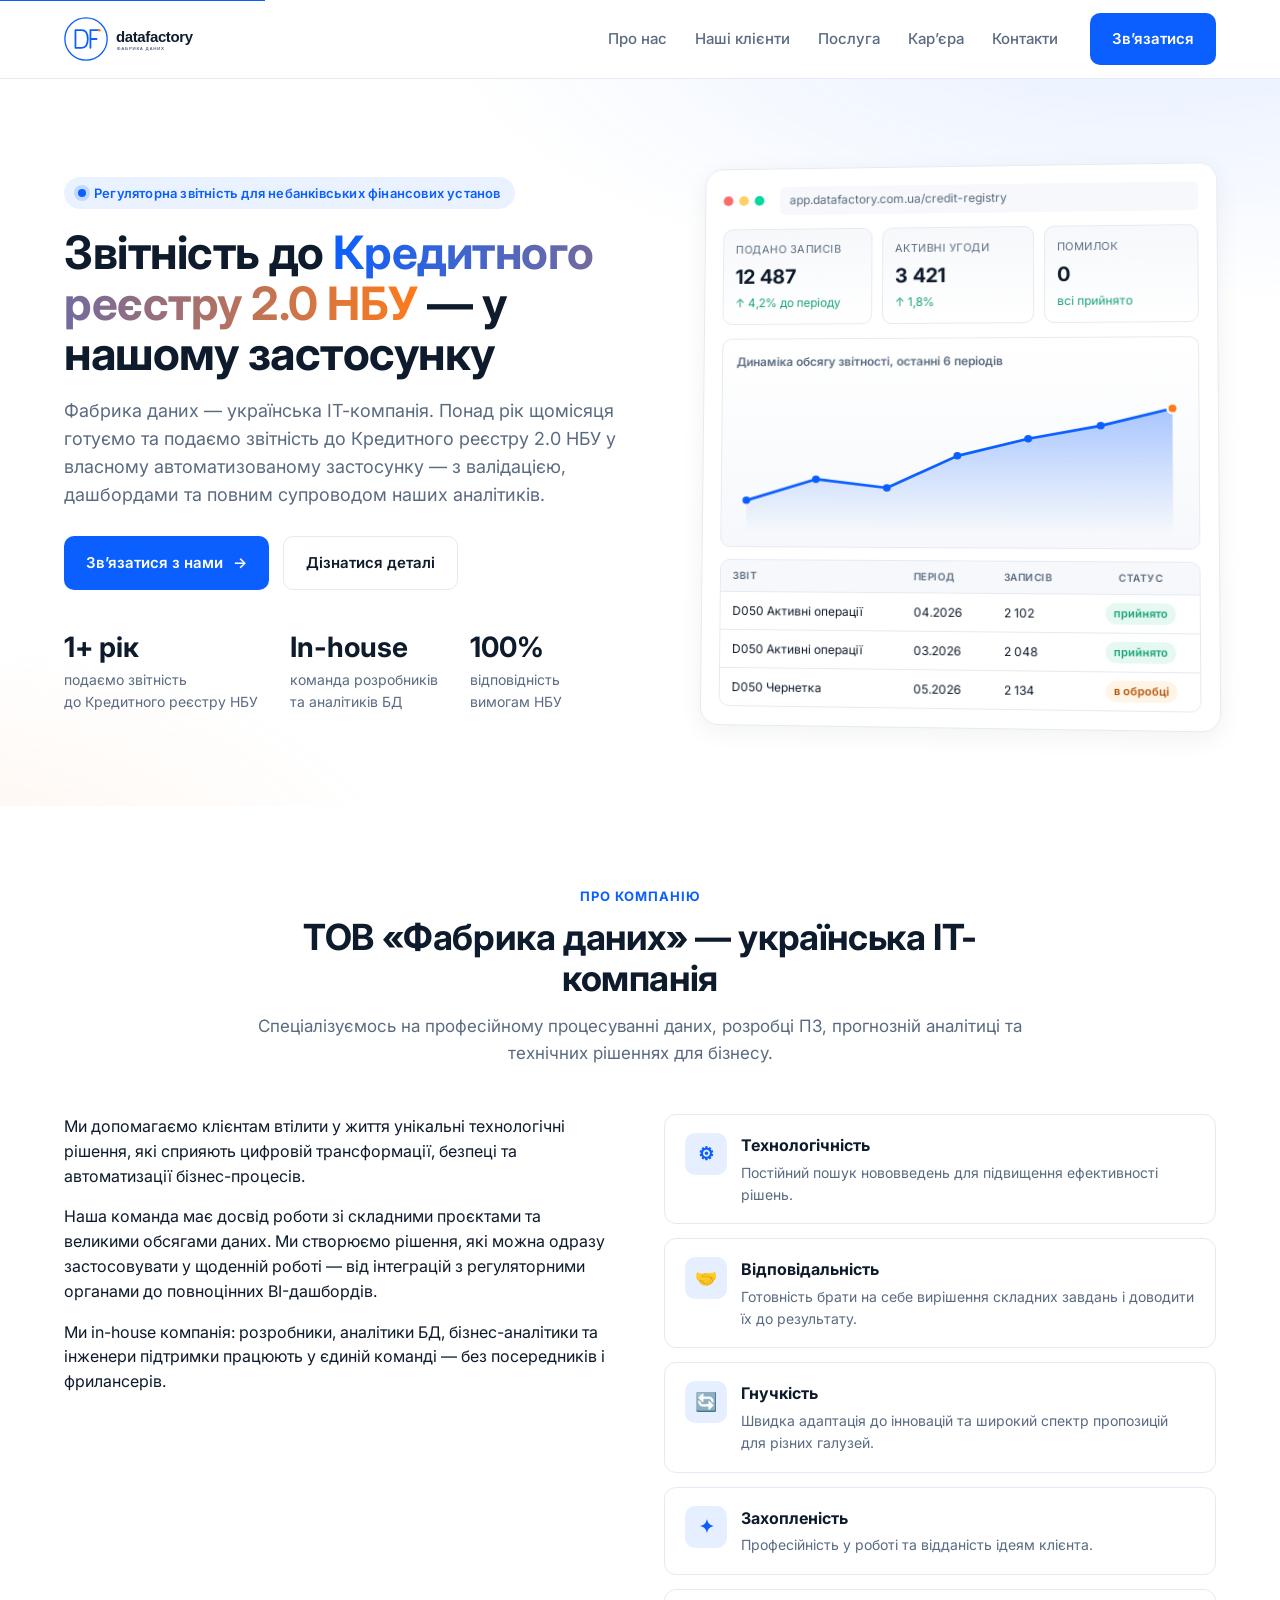
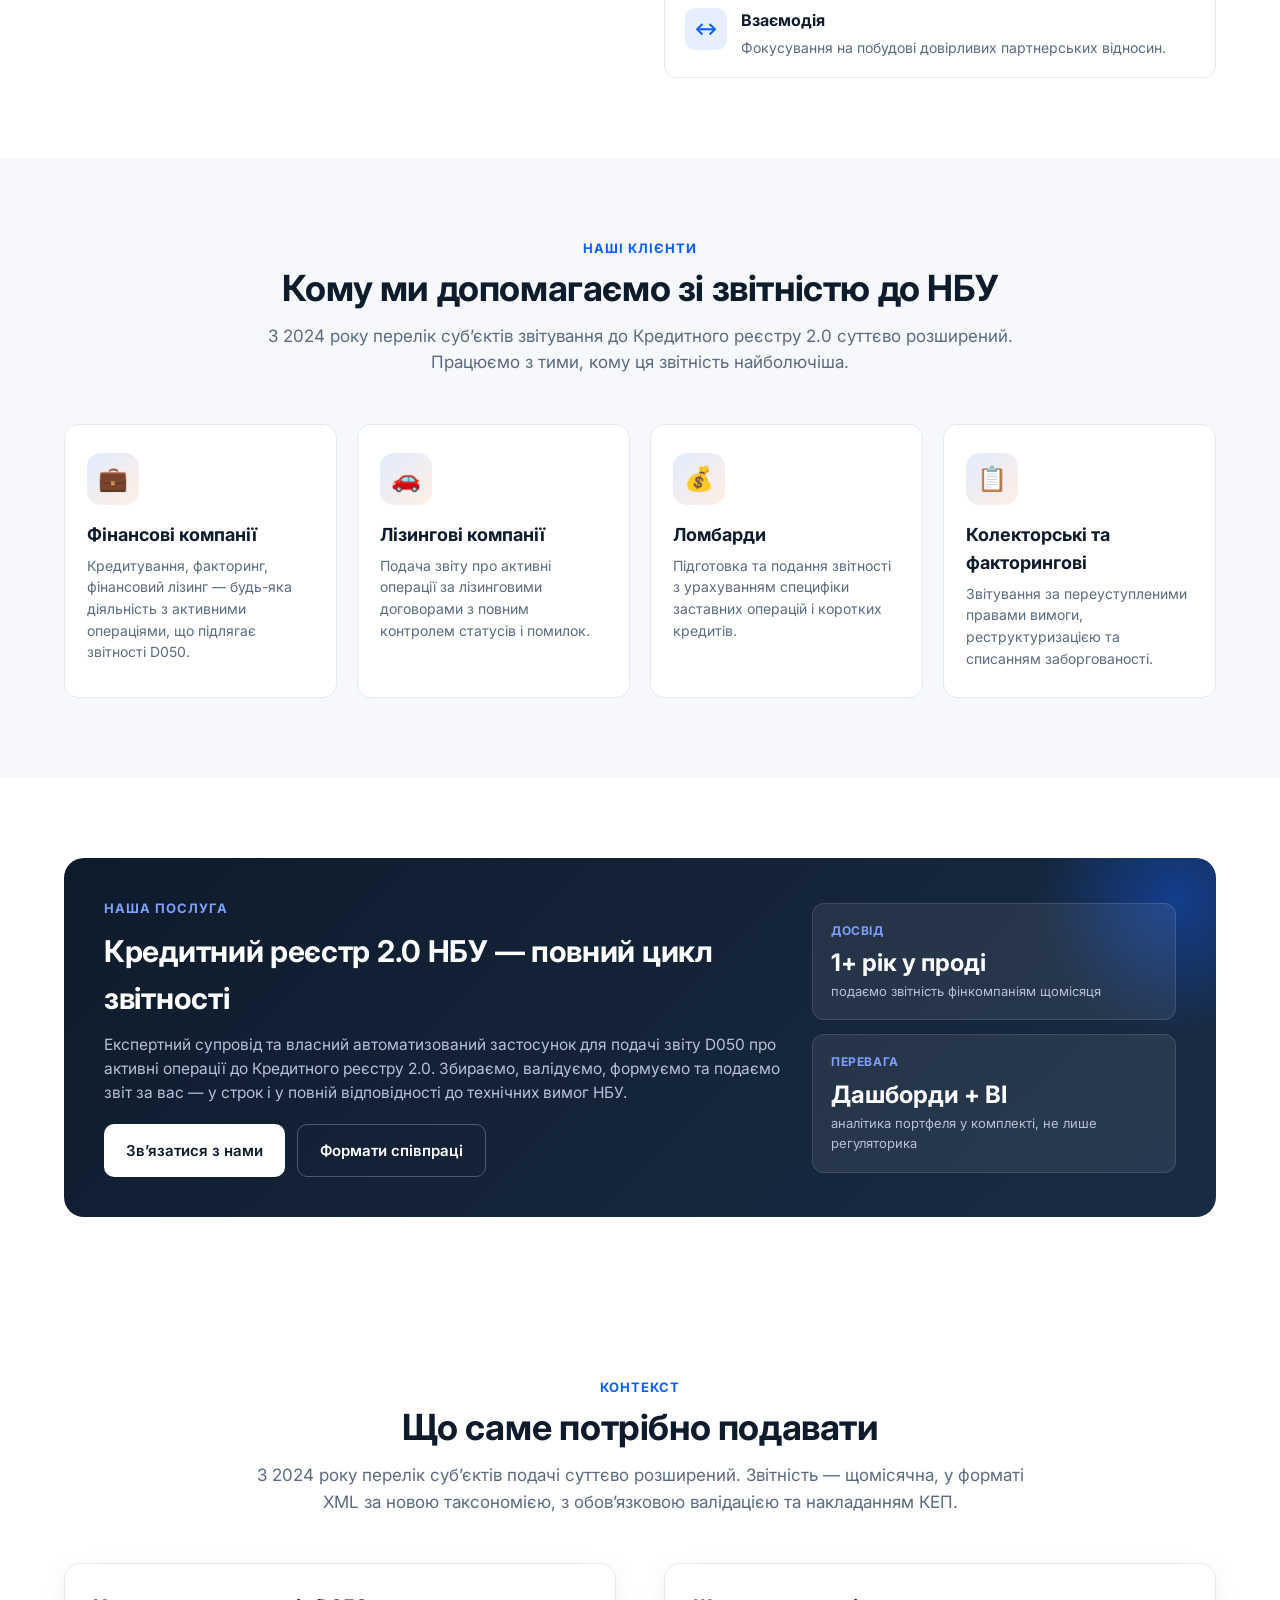
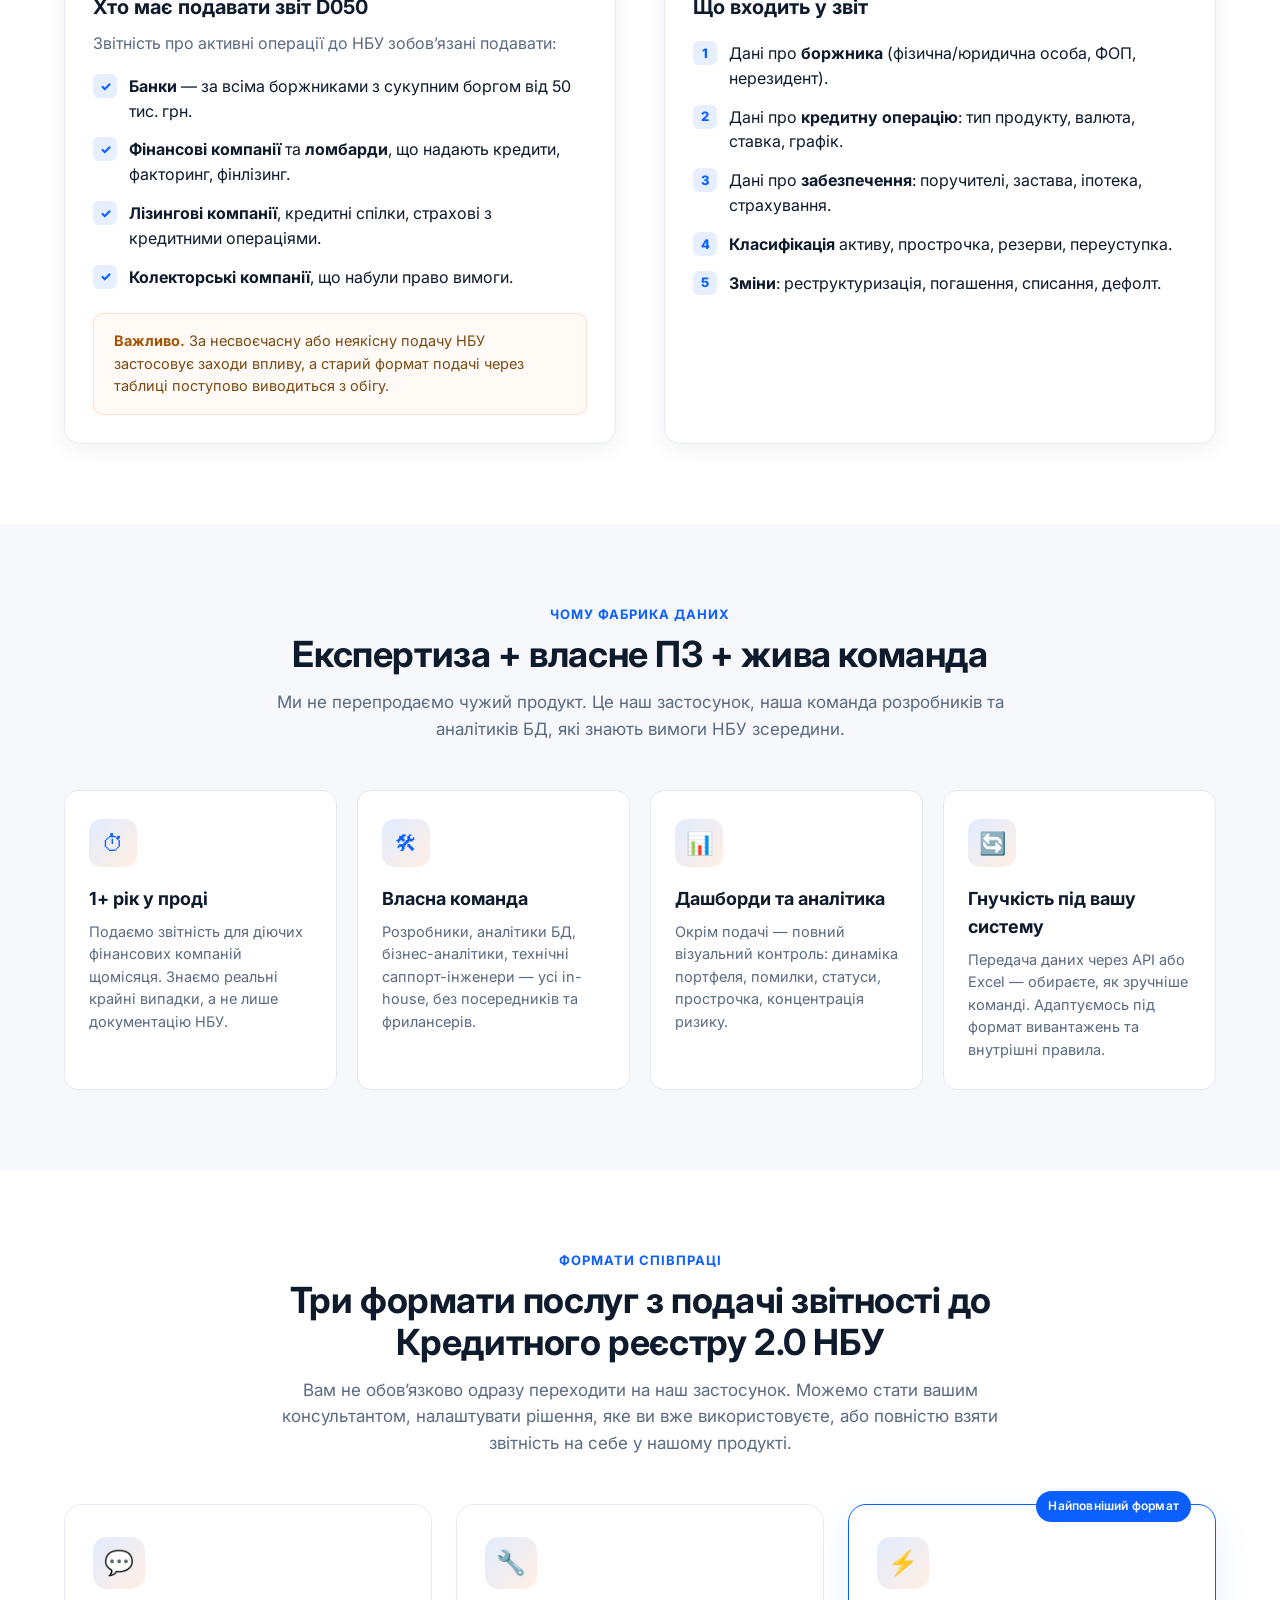
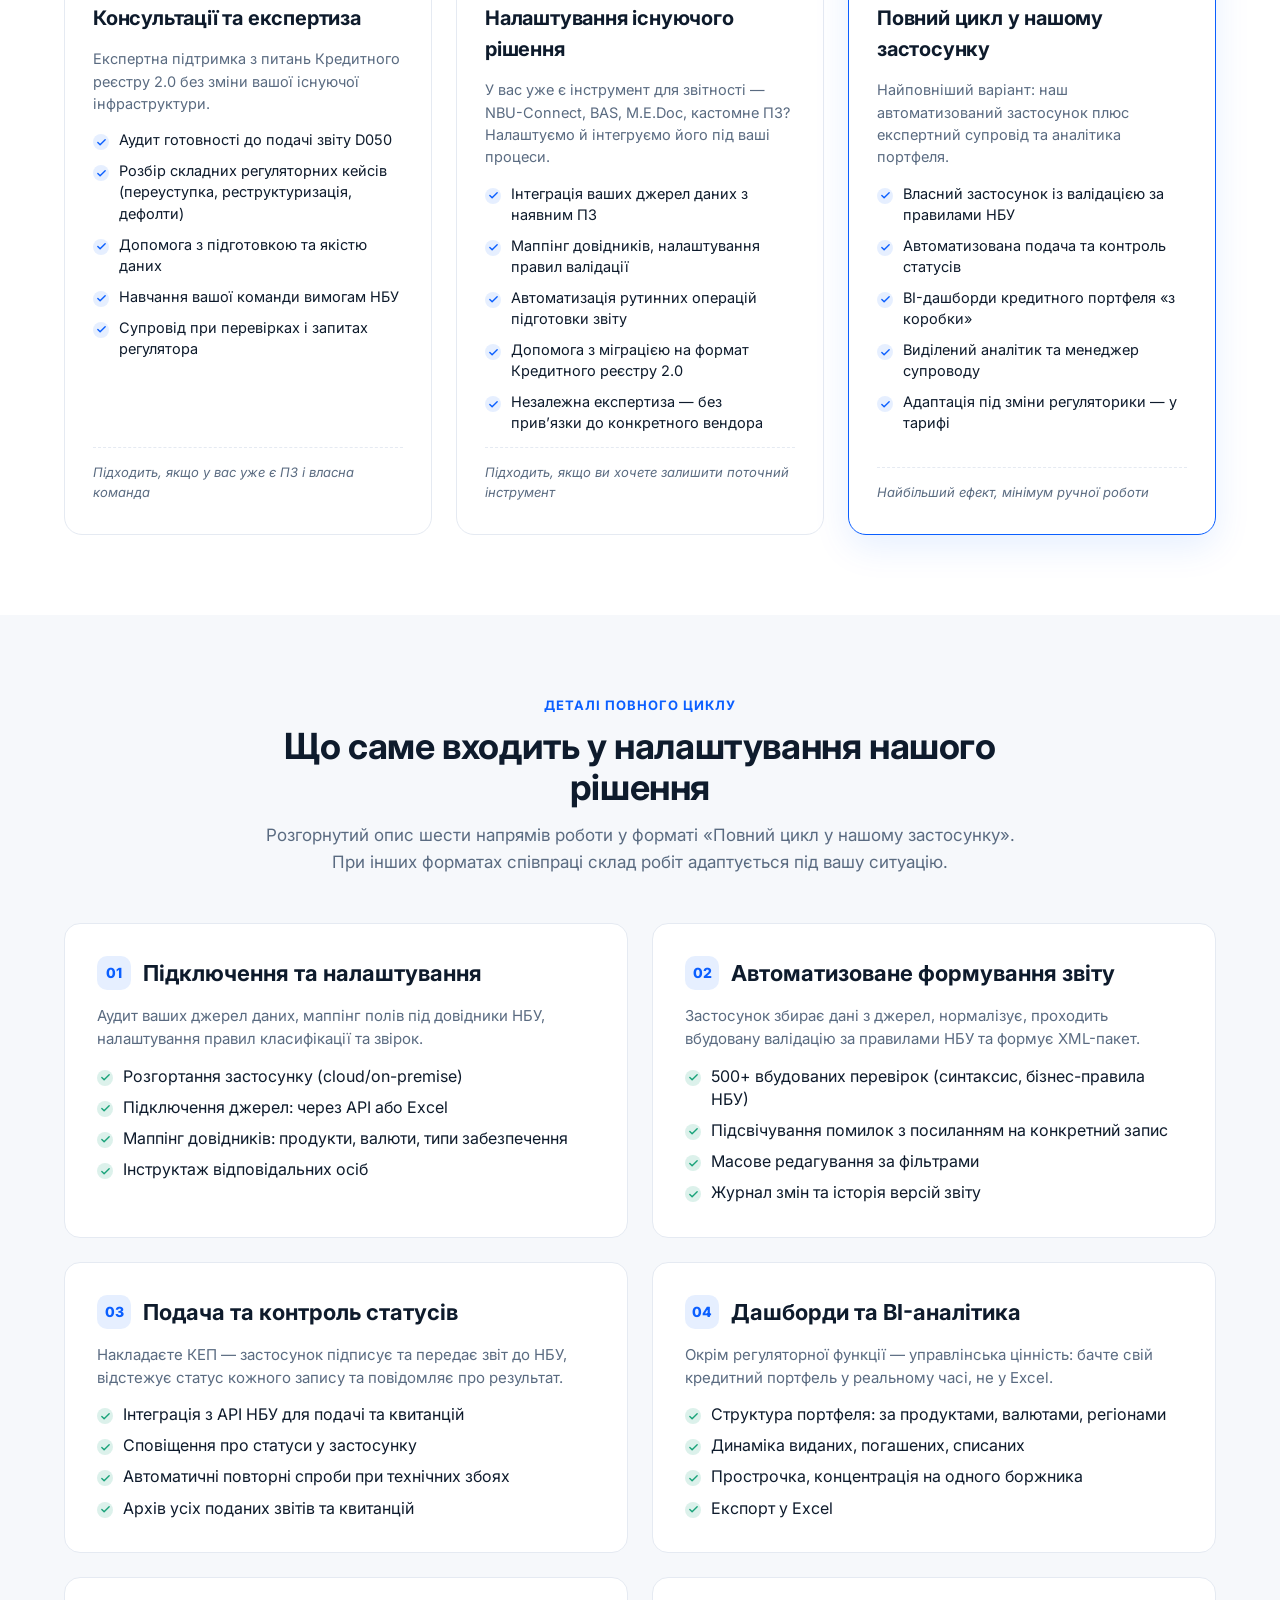
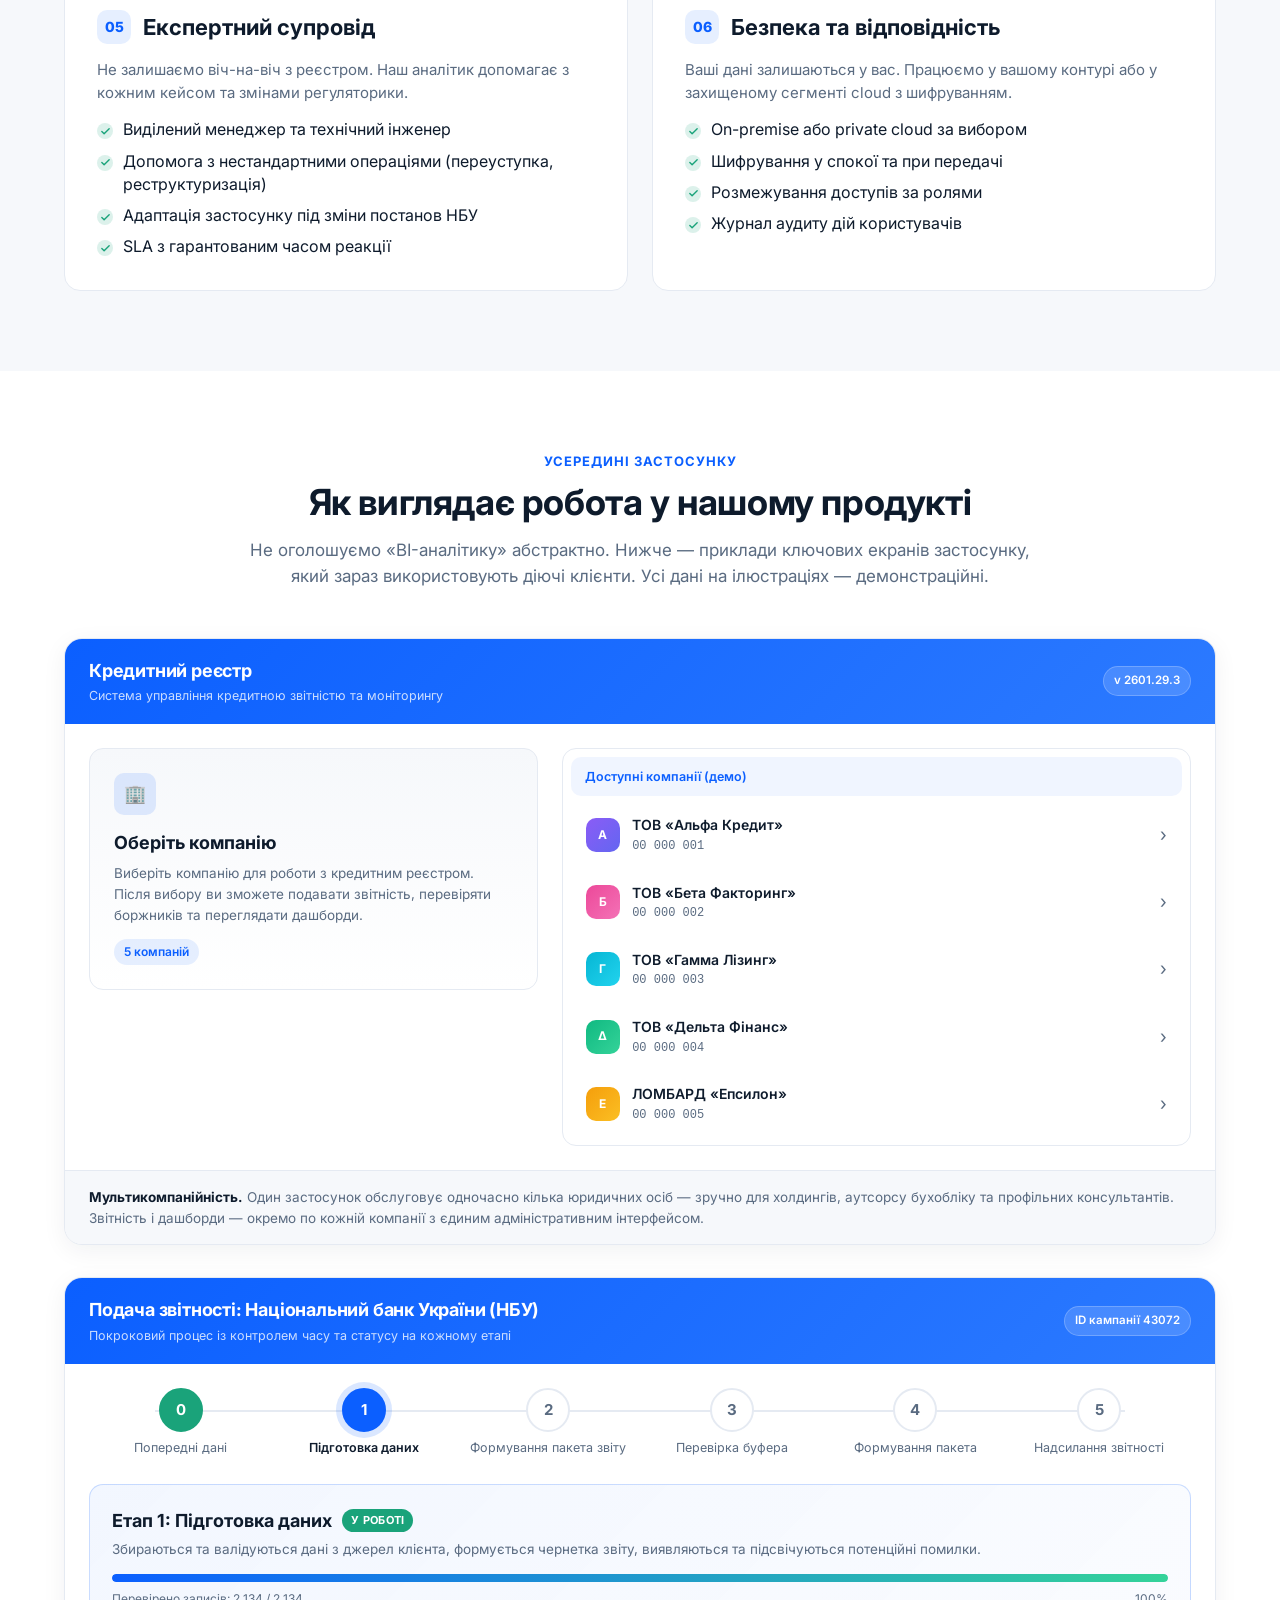
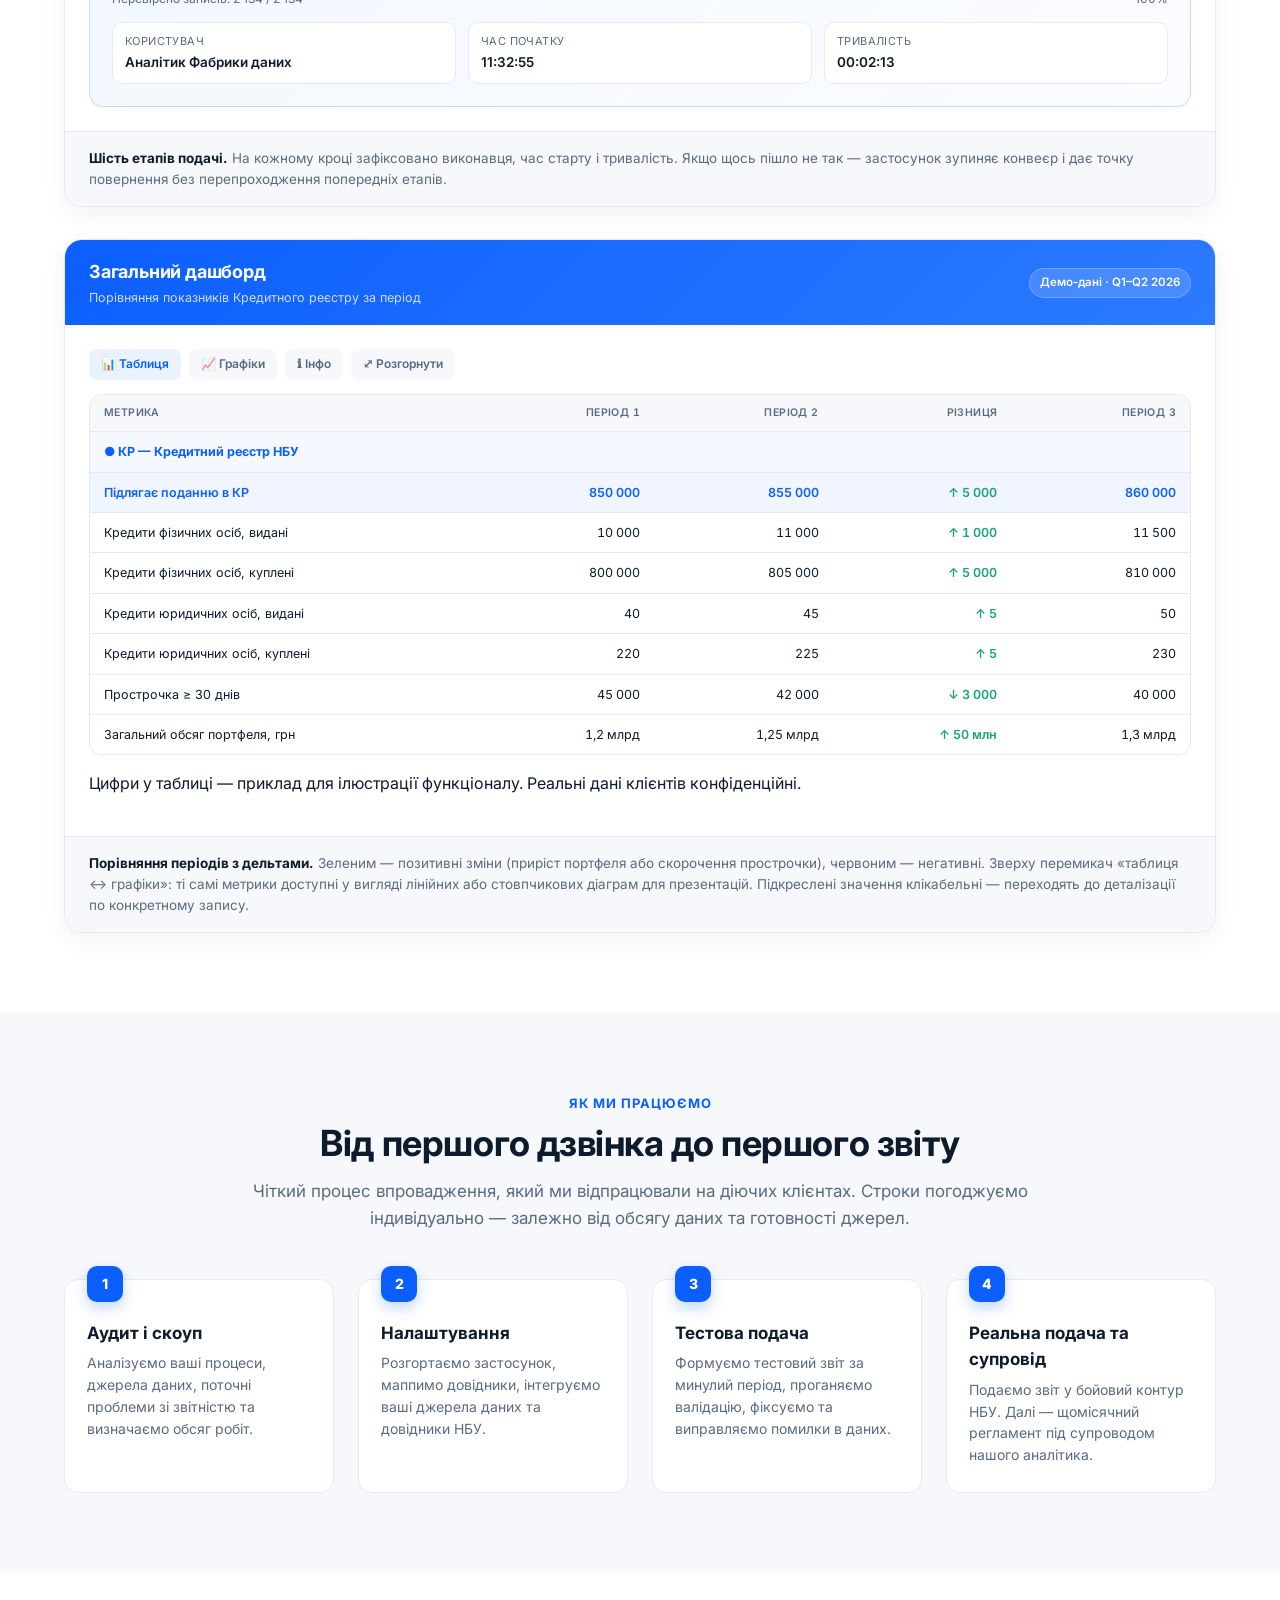
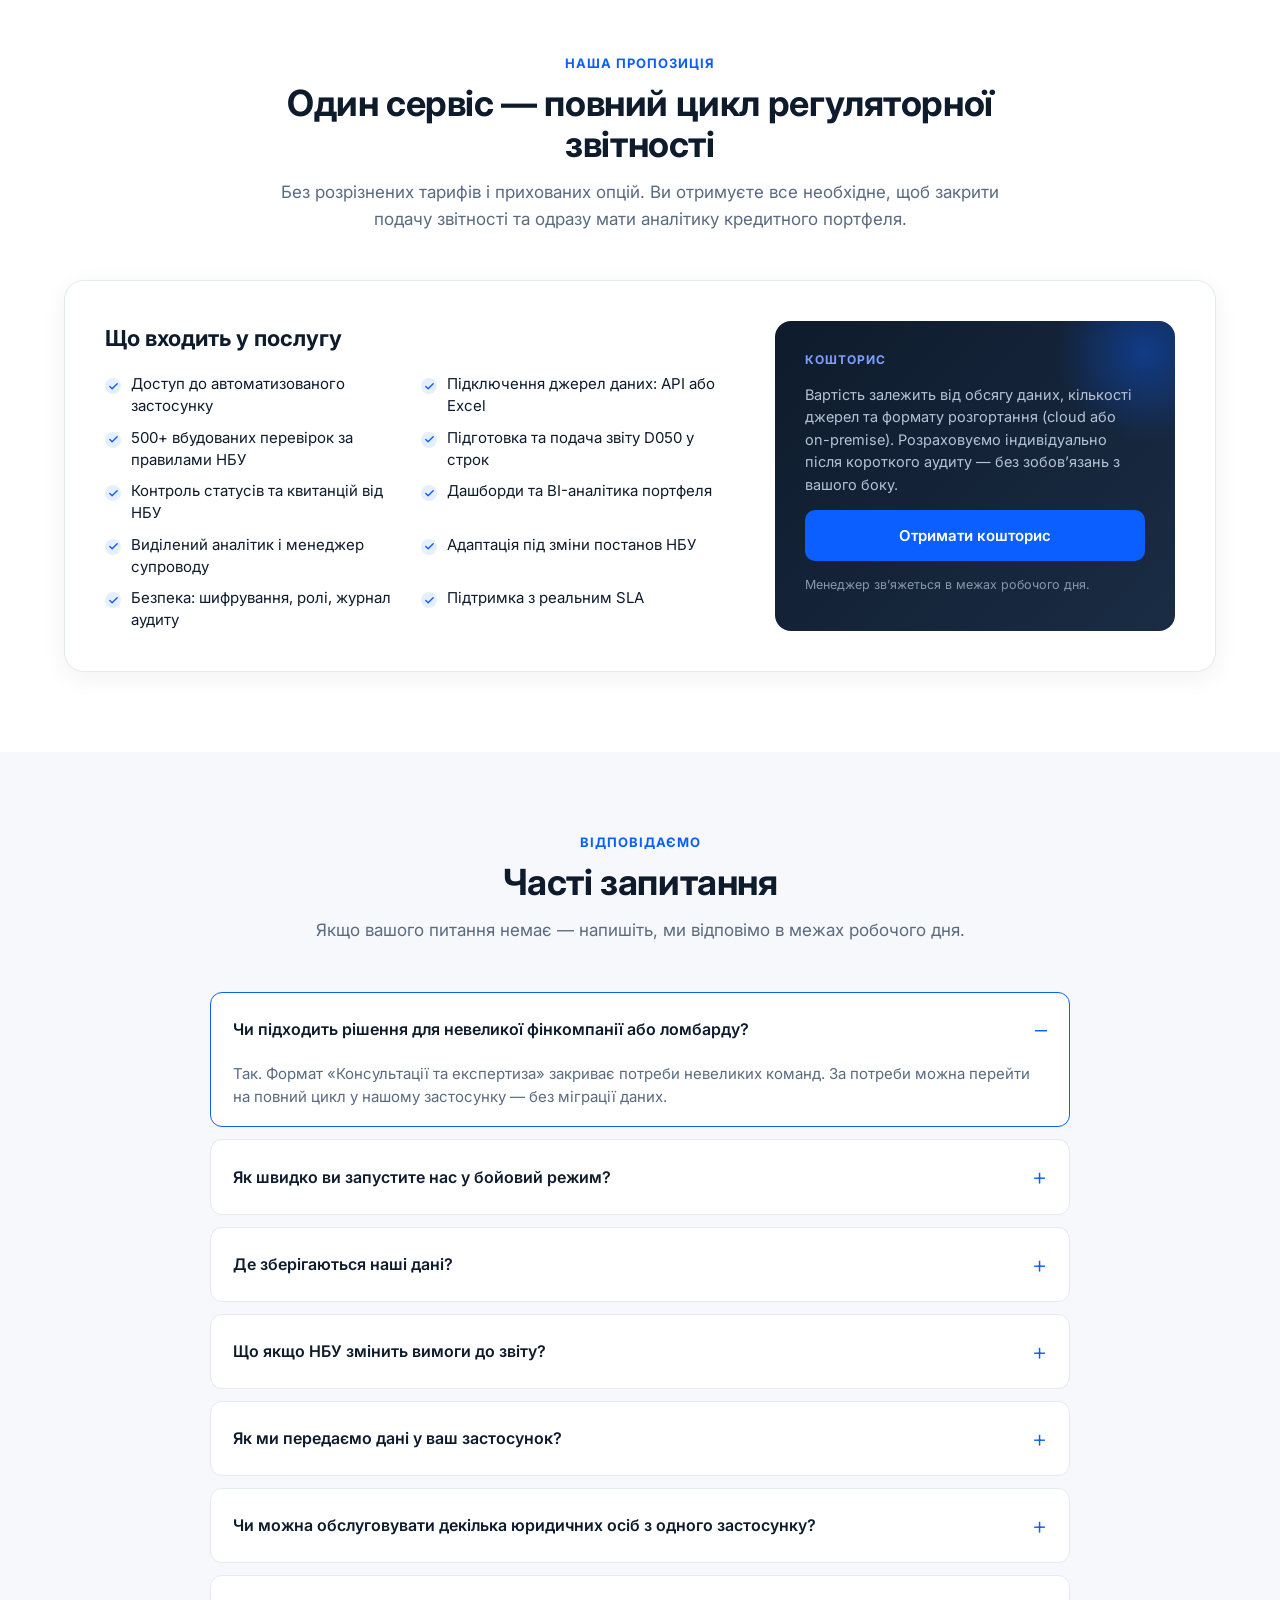
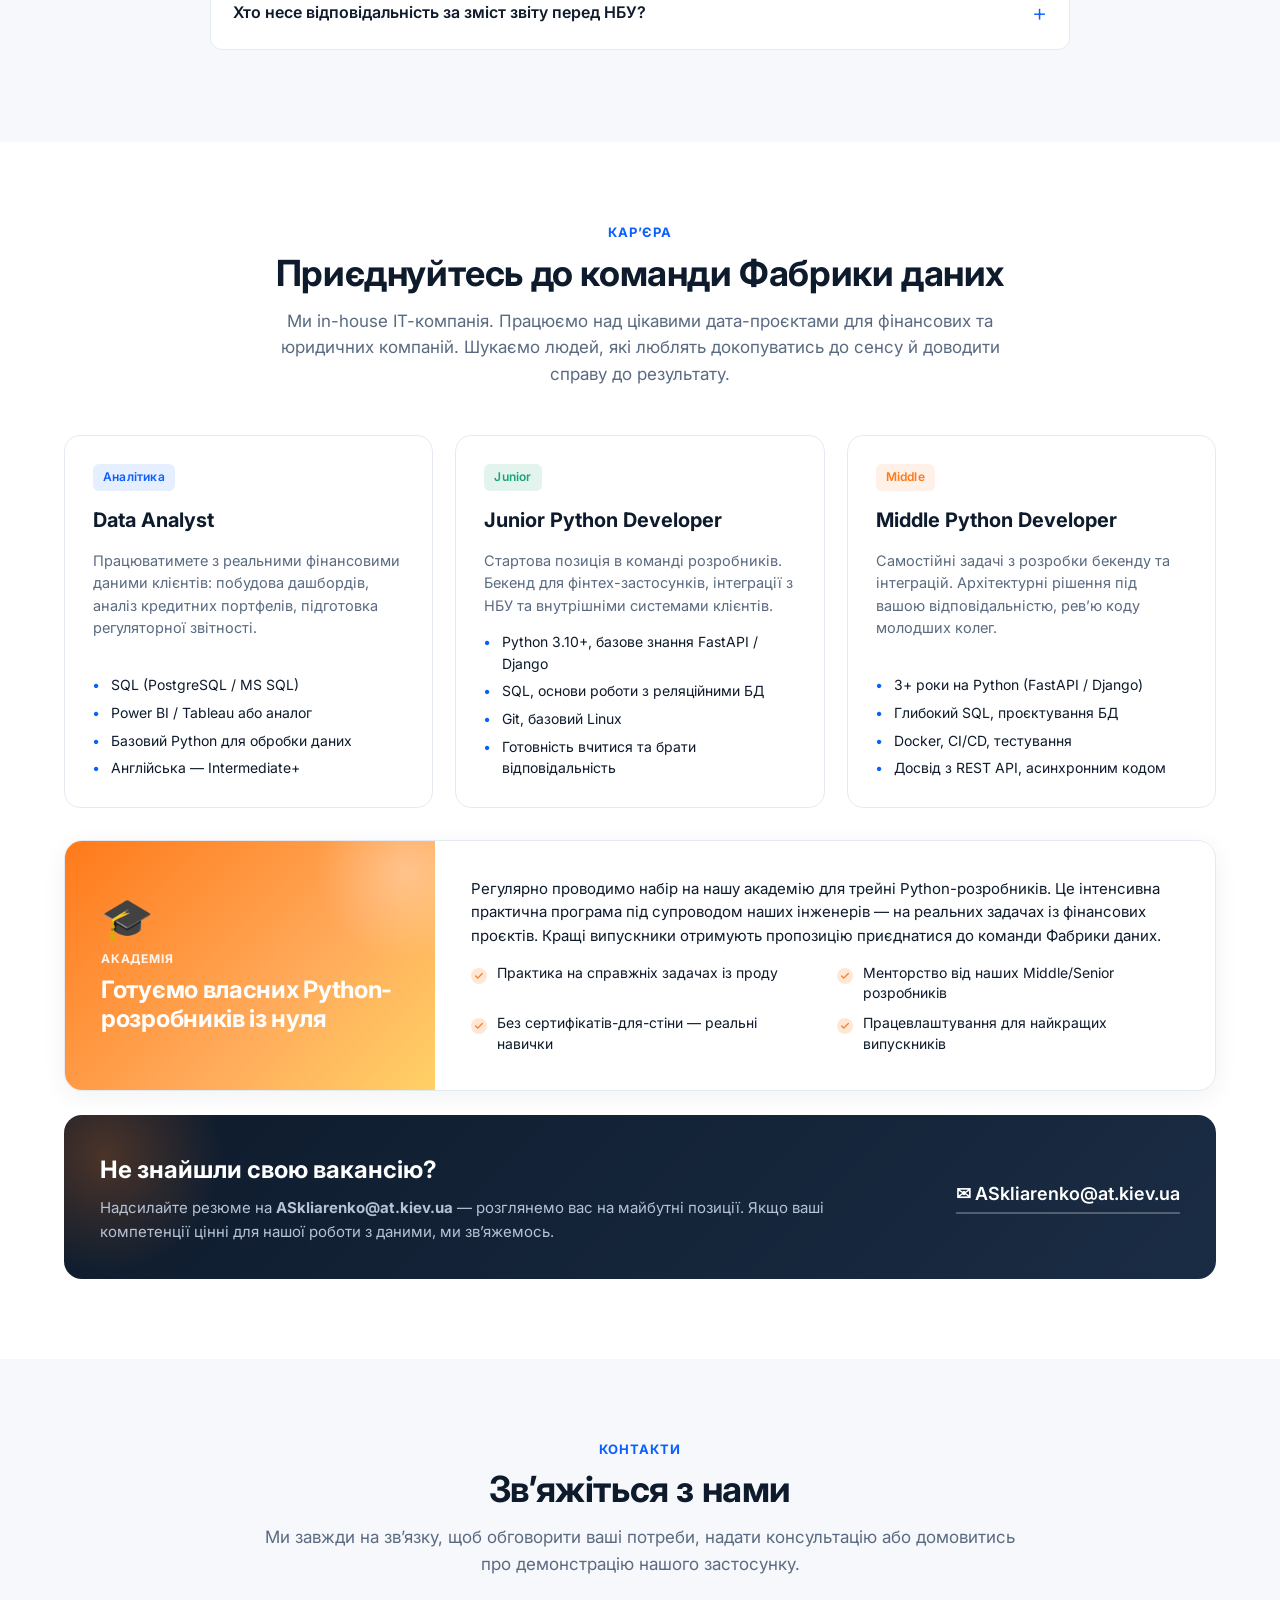
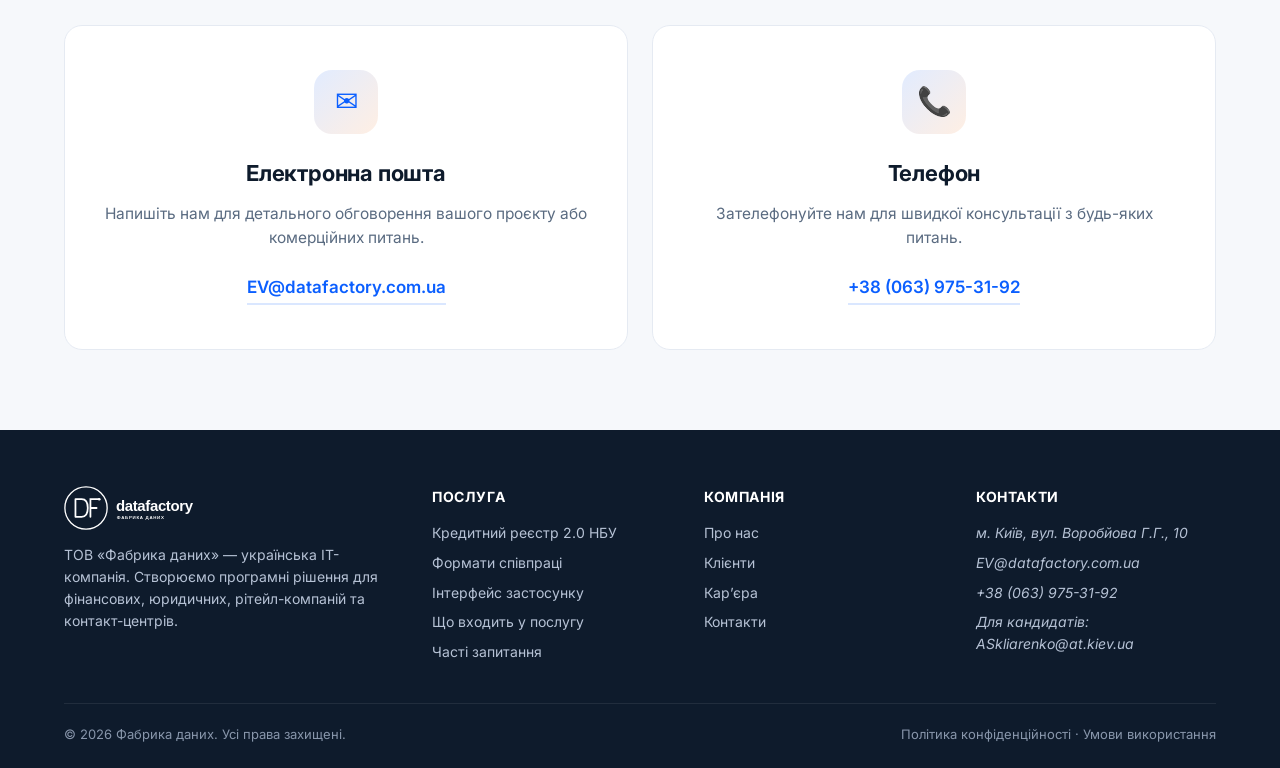
==== index.html @ b5485c41 "chore: style remaining contact cards to be larger and add CSS cache buster" ====
<!DOCTYPE html>
<html lang="uk">
<head>
<meta charset="UTF-8" />
<meta name="viewport" content="width=device-width, initial-scale=1.0" />
<title>Звітність до Кредитного реєстру 2.0 НБУ | Фабрика даних — Київ</title>
<meta name="description" content="Автоматизована подача звіту D050 до Кредитного реєстру 2.0 НБУ для фінкомпаній. Власний застосунок, BI-дашборди, команда аналітиків. Дізнайтесь більше →" />
<meta name="keywords" content="Кредитний реєстр 2.0 НБУ, звітність D050, небанківські фінансові установи, автоматизована звітність НБУ, BI дашборди, Фабрика даних, Київ, фінансові компанії, ломбарди, лізинг" />
<meta name="author" content="Фабрика даних — datafactory.com.ua" />
<link rel="canonical" href="https://datafactory.com.ua/" />
<link rel="alternate" hreflang="uk" href="https://datafactory.com.ua/" />
<meta name="robots" content="index, follow, max-image-preview:large, max-snippet:-1, max-video-preview:-1" />
<meta name="theme-color" content="#0b5fff" media="(prefers-color-scheme: light)" />
<meta name="theme-color" content="#0b3acc" media="(prefers-color-scheme: dark)" />
<!-- Geo / Local SEO -->
<meta name="geo.region" content="UA-30" />
<meta name="geo.placename" content="Київ" />
<meta name="geo.position" content="50.4501;30.5234" />
<meta name="ICBM" content="50.4501, 30.5234" />

    <!-- Preload critical resources -->
    <link rel="preload" href="css/style.css" as="style" />
    <link rel="preload" href="images/datafactory-logo-wordmark.svg" as="image" />
    <!-- Google Fonts: Inter -->
    <link rel="preconnect" href="https://fonts.googleapis.com">
    <link rel="preconnect" href="https://fonts.gstatic.com" crossorigin>
    <link href="https://fonts.googleapis.com/css2?family=Inter:wght@400;500;600;700;800&display=swap" rel="stylesheet">
    
    <!-- Open Graph / Facebook -->
    <meta property="og:type" content="website">
    <meta property="og:url" content="https://datafactory.com.ua/">
    <meta property="og:site_name" content="Фабрика даних">
    <meta property="og:title" content="Звітність до Кредитного реєстру 2.0 НБУ | Фабрика даних — Київ">
    <meta property="og:description" content="Автоматизована подача звіту D050 до Кредитного реєстру 2.0 НБУ для фінкомпаній. Власний застосунок, BI-дашборди, команда аналітиків.">
    <meta property="og:image" content="https://datafactory.com.ua/images/og-preview.png">
    <meta property="og:image:width" content="1200">
    <meta property="og:image:height" content="630">

    <!-- Twitter -->
    <meta property="twitter:card" content="summary_large_image">
    <meta property="twitter:url" content="https://datafactory.com.ua/">
    <meta property="twitter:title" content="Звітність до Кредитного реєстру 2.0 НБУ | Фабрика даних — Київ">
    <meta property="twitter:description" content="Автоматизована подача звіту D050 до Кредитного реєстру 2.0 НБУ для фінкомпаній. Власний застосунок, BI-дашборди, команда аналітиків.">
    <meta property="twitter:image" content="https://datafactory.com.ua/images/og-preview.png">

    <!-- Favicon & App Icons -->
    <link rel="shortcut icon" href="favicon.ico" type="image/x-icon">
    <link rel="icon" type="image/svg+xml" href="images/favicons/favicon.svg">
    <link rel="icon" type="image/png" sizes="96x96" href="images/favicons/favicon-96x96.png">
    <link rel="apple-touch-icon" sizes="180x180" href="images/favicons/apple-touch-icon.png">
    <link rel="manifest" href="site.webmanifest">

    <link rel="stylesheet" href="css/style.css?v=2" />

</head>
<body>

<!-- SKIP LINK -->
<a href="#main-content" class="skip-link">Перейти до основного контенту</a>

<!-- HEADER -->
<header class="site">
  <div class="container nav">
    <a class="logo" href="#top">
      <img src="images/datafactory-logo-wordmark.svg" alt="Логотип Фабрика даних — ІТ-компанія, Київ" width="160" height="44" />
    </a>
    <!-- NAV CONTAINER FOR MOBILE/DESKTOP -->
    <div class="nav-menu" id="navMenu">
      <nav class="nav-links" aria-label="Основна навігація">
        <a href="#about">Про нас</a>
        <a href="#audience">Наші клієнти</a>
        <a href="#credit-registry">Послуга</a>
        <a href="#career">Карʼєра</a>
        <a href="#contact">Контакти</a>
      </nav>
      <div class="nav-cta">
        <a class="btn btn-primary" href="#contact">Звʼязатися</a>
      </div>
    </div>
    <!-- HAMBURGER BUTTON -->
    <button class="hamburger" id="hamburgerBtn" aria-label="Відкрити меню">
      <span class="bar"></span>
      <span class="bar"></span>
      <span class="bar"></span>
    </button>
  </div>
</header>

<main id="main-content">

<!-- HERO -->
<section class="hero" id="top">
  <div class="container hero-grid">
    <div>
      <span class="badge"><span class="dot"></span>Регуляторна звітність для небанківських фінансових установ</span>
      <h1>Звітність до <span class="accent">Кредитного реєстру 2.0 НБУ</span> — у нашому застосунку</h1>
      <p class="lead">
        Фабрика даних — українська ІТ-компанія. Понад рік щомісяця готуємо та подаємо звітність
        до Кредитного реєстру 2.0 НБУ у власному автоматизованому застосунку — з валідацією,
        дашбордами та повним супроводом наших аналітиків.
      </p>
      <div class="hero-cta">
        <a class="btn btn-primary" href="#contact">
          Звʼязатися з нами
          <span aria-hidden="true">→</span>
        </a>
        <a class="btn btn-ghost" href="#credit-registry">Дізнатися деталі</a>
      </div>
      <div class="hero-meta">
        <div class="item"><span class="num">1+ рік</span><span class="lbl">подаємо звітність<br/>до Кредитного реєстру НБУ</span></div>
        <div class="item"><span class="num">In-house</span><span class="lbl">команда розробників<br/>та аналітиків БД</span></div>
        <div class="item"><span class="num">100%</span><span class="lbl">відповідність<br/>вимогам НБУ</span></div>
      </div>
    </div>

    <!-- DASHBOARD MOCK -->
    <div class="dashboard" aria-hidden="true">
      <div class="dash-bar">
        <span class="dot r"></span><span class="dot y"></span><span class="dot g"></span>
        <span class="url">app.datafactory.com.ua/credit-registry</span>
      </div>
      <div class="dash-stats">
        <div class="stat"><div class="lbl">Подано записів</div><div class="val">12 487</div><div class="delta">↑ 4,2% до періоду</div></div>
        <div class="stat"><div class="lbl">Активні угоди</div><div class="val">3 421</div><div class="delta">↑ 1,8%</div></div>
        <div class="stat"><div class="lbl">Помилок</div><div class="val">0</div><div class="delta">всі прийнято</div></div>
      </div>
      <div class="dash-chart">
        <div class="title">Динаміка обсягу звітності, останні 6 періодів</div>
        <svg viewBox="0 0 400 140" preserveAspectRatio="none">
          <defs>
            <linearGradient id="grad" x1="0" x2="0" y1="0" y2="1">
              <stop offset="0%" stop-color="#0B5FFF" stop-opacity=".35"/>
              <stop offset="100%" stop-color="#0B5FFF" stop-opacity="0"/>
            </linearGradient>
          </defs>
          <path d="M10,110 L73,90 L137,98 L200,68 L263,52 L327,40 L390,24 L390,140 L10,140 Z" fill="url(#grad)"/>
          <path d="M10,110 L73,90 L137,98 L200,68 L263,52 L327,40 L390,24" fill="none" stroke="#0B5FFF" stroke-width="2.5" stroke-linecap="round" stroke-linejoin="round"/>
          <circle cx="10" cy="110" r="3.5" fill="#0B5FFF"/>
          <circle cx="73" cy="90" r="3.5" fill="#0B5FFF"/>
          <circle cx="137" cy="98" r="3.5" fill="#0B5FFF"/>
          <circle cx="200" cy="68" r="3.5" fill="#0B5FFF"/>
          <circle cx="263" cy="52" r="3.5" fill="#0B5FFF"/>
          <circle cx="327" cy="40" r="3.5" fill="#0B5FFF"/>
          <circle cx="390" cy="24" r="4.5" fill="#FF7A1A" stroke="#fff" stroke-width="2"/>
        </svg>
      </div>
      <div class="dash-table">
        <div class="row head"><span>Звіт</span><span>Період</span><span>Записів</span><span>Статус</span></div>
        <div class="row"><span>D050 Активні операції</span><span>04.2026</span><span>2 102</span><span class="pill ok">прийнято</span></div>
        <div class="row"><span>D050 Активні операції</span><span>03.2026</span><span>2 048</span><span class="pill ok">прийнято</span></div>
        <div class="row"><span>D050 Чернетка</span><span>05.2026</span><span>2 134</span><span class="pill wait">в обробці</span></div>
      </div>
    </div>
  </div>
</section>

<!-- ABOUT -->
<section id="about">
  <div class="container">
    <div class="section-head">
      <div class="eyebrow">Про компанію</div>
      <h2>ТОВ «Фабрика даних» — українська ІТ-компанія</h2>
      <p>Спеціалізуємось на професійному процесуванні даних, розробці ПЗ, прогнозній аналітиці та технічних рішеннях для бізнесу.</p>
    </div>
    <div class="about-grid">
      <div class="about-text">
        <p>Ми допомагаємо клієнтам втілити у життя унікальні технологічні рішення, які сприяють цифровій трансформації, безпеці та автоматизації бізнес-процесів.</p>
        <p>Наша команда має досвід роботи зі складними проєктами та великими обсягами даних. Ми створюємо рішення, які можна одразу застосовувати у щоденній роботі — від інтеграцій з регуляторними органами до повноцінних BI-дашбордів.</p>
        <p>Ми in-house компанія: розробники, аналітики БД, бізнес-аналітики та інженери підтримки працюють у єдиній команді — без посередників і фрилансерів.</p>
      </div>
      <div class="values">
        <div class="value">
          <div class="value-icon">⚙</div>
          <div><h4>Технологічність</h4><p>Постійний пошук нововведень для підвищення ефективності рішень.</p></div>
        </div>
        <div class="value">
          <div class="value-icon">🤝</div>
          <div><h4>Відповідальність</h4><p>Готовність брати на себе вирішення складних завдань і доводити їх до результату.</p></div>
        </div>
        <div class="value">
          <div class="value-icon">🔄</div>
          <div><h4>Гнучкість</h4><p>Швидка адаптація до інновацій та широкий спектр пропозицій для різних галузей.</p></div>
        </div>
        <div class="value">
          <div class="value-icon">✦</div>
          <div><h4>Захопленість</h4><p>Професійність у роботі та відданість ідеям клієнта.</p></div>
        </div>
        <div class="value">
          <div class="value-icon">↔</div>
          <div><h4>Взаємодія</h4><p>Фокусування на побудові довірливих партнерських відносин.</p></div>
        </div>
      </div>
    </div>
  </div>
</section>

<!-- AUDIENCE / CLIENTS -->
<section id="audience" class="alt">
  <div class="container">
    <div class="section-head">
      <div class="eyebrow">Наші клієнти</div>
      <h2>Кому ми допомагаємо зі звітністю до НБУ</h2>
      <p>З 2024 року перелік субʼєктів звітування до Кредитного реєстру 2.0 суттєво розширений. Працюємо з тими, кому ця звітність найболючіша.</p>
    </div>
    <div class="clients-grid">
      <div class="client-card reveal">
        <div class="client-icon">💼</div>
        <h3>Фінансові компанії</h3>
        <p>Кредитування, факторинг, фінансовий лізинг — будь-яка діяльність з активними операціями, що підлягає звітності D050.</p>
      </div>
      <div class="client-card reveal">
        <div class="client-icon">🚗</div>
        <h3>Лізингові компанії</h3>
        <p>Подача звіту про активні операції за лізинговими договорами з повним контролем статусів і помилок.</p>
      </div>
      <div class="client-card reveal">
        <div class="client-icon">💰</div>
        <h3>Ломбарди</h3>
        <p>Підготовка та подання звітності з урахуванням специфіки заставних операцій і коротких кредитів.</p>
      </div>
      <div class="client-card reveal">
        <div class="client-icon">📋</div>
        <h3>Колекторські та факторингові</h3>
        <p>Звітування за переуступленими правами вимоги, реструктуризацією та списанням заборгованості.</p>
      </div>
    </div>
  </div>
</section>

<!-- ============================== -->
<!-- CREDIT REGISTRY 2.0 — flagship  -->
<!-- ============================== -->

<!-- CR Intro band -->
<section id="credit-registry">
  <div class="container">
    <div class="cr-intro reveal">
          <div>
            <div class="eyebrow">Наша послуга</div>
            <h2>Кредитний реєстр 2.0 НБУ — повний цикл звітності</h2>
            <p>
              Експертний супровід та власний автоматизований застосунок для
              подачі звіту D050 про активні операції до Кредитного реєстру 2.0.
              Збираємо, валідуємо, формуємо та подаємо звіт за вас — у строк і у
              повній відповідності до технічних вимог НБУ.
            </p>
            <div class="cr-intro-actions">
              <a class="btn btn-light" href="#contact">Звʼязатися з нами</a>
              <a class="btn btn-ghost btn-ghost-light" href="#cr-formats">Формати співпраці</a>
            </div>
          </div>
          <div class="cr-metrics">
            <div class="cr-metric-card">
              <div class="cr-metric-eyebrow">Досвід</div>
              <div class="cr-metric-val">1+ рік у проді</div>
              <div class="cr-metric-desc">подаємо звітність фінкомпаніям щомісяця</div>
            </div>
            <div class="cr-metric-card">
              <div class="cr-metric-eyebrow">Перевага</div>
              <div class="cr-metric-val">Дашборди + BI</div>
              <div class="cr-metric-desc">аналітика портфеля у комплекті, не лише регуляторика</div>
            </div>
          </div>
        </div>
      </div>
  </div>
</section>

<!-- CONTEXT -->
<section id="cr-context">
  <div class="container">
    <div class="section-head">
      <div class="eyebrow">Контекст</div>
      <h2>Що саме потрібно подавати</h2>
      <p>З 2024 року перелік субʼєктів подачі суттєво розширений. Звітність — щомісячна, у форматі XML за новою таксономією, з обовʼязковою валідацією та накладанням КЕП.</p>
    </div>
    <div class="ctx-grid">
      <div class="ctx-card">
        <h3 class="ctx-title">Хто має подавати звіт D050</h3>
        <p class="ctx-subtitle">Звітність про активні операції до НБУ зобовʼязані подавати:</p>
        <div class="ctx-list">
          <div class="li"><span class="ico">✓</span><div><b>Банки</b> — за всіма боржниками з сукупним боргом від 50 тис. грн.</div></div>
          <div class="li"><span class="ico">✓</span><div><b>Фінансові компанії</b> та <b>ломбарди</b>, що надають кредити, факторинг, фінлізинг.</div></div>
          <div class="li"><span class="ico">✓</span><div><b>Лізингові компанії</b>, кредитні спілки, страхові з кредитними операціями.</div></div>
          <div class="li"><span class="ico">✓</span><div><b>Колекторські компанії</b>, що набули право вимоги.</div></div>
        </div>
        <div class="ctx-warn">
          <strong>Важливо.</strong> За несвоєчасну або неякісну подачу НБУ застосовує заходи впливу, а старий формат подачі через таблиці поступово виводиться з обігу.
        </div>
      </div>
      <div class="ctx-card">
        <h3 class="ctx-title" style="margin-bottom:14px">Що входить у звіт</h3>
        <div class="ctx-list">
          <div class="li"><span class="ico">1</span><div>Дані про <b>боржника</b> (фізична/юридична особа, ФОП, нерезидент).</div></div>
          <div class="li"><span class="ico">2</span><div>Дані про <b>кредитну операцію</b>: тип продукту, валюта, ставка, графік.</div></div>
          <div class="li"><span class="ico">3</span><div>Дані про <b>забезпечення</b>: поручителі, застава, іпотека, страхування.</div></div>
          <div class="li"><span class="ico">4</span><div><b>Класифікація</b> активу, прострочка, резерви, переуступка.</div></div>
          <div class="li"><span class="ico">5</span><div><b>Зміни</b>: реструктуризація, погашення, списання, дефолт.</div></div>
        </div>
      </div>
    </div>
  </div>
</section>

<!-- WHY US -->
<section id="cr-why" class="alt">
  <div class="container">
    <div class="section-head">
      <div class="eyebrow">Чому Фабрика даних</div>
      <h2>Експертиза + власне ПЗ + жива команда</h2>
      <p>Ми не перепродаємо чужий продукт. Це наш застосунок, наша команда розробників та аналітиків БД, які знають вимоги НБУ зсередини.</p>
    </div>
    <div class="why-grid">
      <div class="why-card reveal">
        <div class="why-icon">⏱</div>
        <h3>1+ рік у проді</h3>
        <p>Подаємо звітність для діючих фінансових компаній щомісяця. Знаємо реальні крайні випадки, а не лише документацію НБУ.</p>
      </div>
      <div class="why-card reveal">
        <div class="why-icon">🛠</div>
        <h3>Власна команда</h3>
        <p>Розробники, аналітики БД, бізнес-аналітики, технічні саппорт-інженери — усі in-house, без посередників та фрилансерів.</p>
      </div>
      <div class="why-card reveal">
        <div class="why-icon">📊</div>
        <h3>Дашборди та аналітика</h3>
        <p>Окрім подачі — повний візуальний контроль: динаміка портфеля, помилки, статуси, прострочка, концентрація ризику.</p>
      </div>
      <div class="why-card reveal">
        <div class="why-icon">🔄</div>
        <h3>Гнучкість під вашу систему</h3>
        <p>Передача даних через API або Excel — обираєте, як зручніше команді. Адаптуємось під формат вивантажень та внутрішні правила.</p>
      </div>
    </div>
  </div>
</section>

<!-- FORMATS -->
<section id="cr-formats">
  <div class="container">
    <div class="section-head">
      <div class="eyebrow">Формати співпраці</div>
      <h2>Три формати послуг з подачі звітності до Кредитного реєстру 2.0 НБУ</h2>
      <p>Вам не обовʼязково одразу переходити на наш застосунок. Можемо стати вашим консультантом, налаштувати рішення, яке ви вже використовуєте, або повністю взяти звітність на себе у нашому продукті.</p>
    </div>
    <div class="formats-grid">

      <div class="format reveal">
        <div class="format-icon" aria-hidden="true">💬</div>
        <h3>Консультації та експертиза</h3>
            <p class="lead">
              Експертна підтримка з питань Кредитного реєстру 2.0 без зміни
              вашої існуючої інфраструктури.
            </p>
            <ul class="check-list check-list-blue">
          <li>Аудит готовності до подачі звіту D050</li>
          <li>Розбір складних регуляторних кейсів (переуступка, реструктуризація, дефолти)</li>
          <li>Допомога з підготовкою та якістю даних</li>
          <li>Навчання вашої команди вимогам НБУ</li>
          <li>Супровід при перевірках і запитах регулятора</li>
        </ul>
        <div class="format-foot">Підходить, якщо у вас уже є ПЗ і власна команда</div>
      </div>

      <div class="format reveal">
        <div class="format-icon" aria-hidden="true">🔧</div>
        <h3>Налаштування існуючого рішення</h3>
            <p class="lead">
              У вас уже є інструмент для звітності — NBU-Connect, BAS, M.E.Doc,
              кастомне ПЗ? Налаштуємо й інтегруємо його під ваші процеси.
            </p>
            <ul class="check-list check-list-blue">
          <li>Інтеграція ваших джерел даних з наявним ПЗ</li>
          <li>Маппінг довідників, налаштування правил валідації</li>
          <li>Автоматизація рутинних операцій підготовки звіту</li>
          <li>Допомога з міграцією на формат Кредитного реєстру 2.0</li>
          <li>Незалежна експертиза — без привʼязки до конкретного вендора</li>
        </ul>
        <div class="format-foot">Підходить, якщо ви хочете залишити поточний інструмент</div>
      </div>

      <div class="format featured reveal">
        <div class="format-icon" aria-hidden="true">⚡</div>
        <h3>Повний цикл у нашому застосунку</h3>
            <p class="lead">
              Найповніший варіант: наш автоматизований застосунок плюс
              експертний супровід та аналітика портфеля.
            </p>
            <ul class="check-list check-list-blue">
          <li>Власний застосунок із валідацією за правилами НБУ</li>
          <li>Автоматизована подача та контроль статусів</li>
          <li>BI-дашборди кредитного портфеля «з коробки»</li>
          <li>Виділений аналітик та менеджер супроводу</li>
          <li>Адаптація під зміни регуляторики — у тарифі</li>
        </ul>
        <div class="format-foot">Найбільший ефект, мінімум ручної роботи</div>
      </div>

    </div>
  </div>
</section>

<!-- PRODUCT DETAILS -->
<section id="cr-product" class="alt">
  <div class="container">
    <div class="section-head">
      <div class="eyebrow">Деталі повного циклу</div>
      <h2>Що саме входить у налаштування нашого рішення</h2>
      <p>Розгорнутий опис шести напрямів роботи у форматі «Повний цикл у нашому застосунку». При інших форматах співпраці склад робіт адаптується під вашу ситуацію.</p>
    </div>

    <div class="svc-grid">
      <div class="svc reveal">
            <h3><span class="num">01</span>Підключення та налаштування</h3>
            <p>Аудит ваших джерел даних, маппінг полів під довідники НБУ, налаштування правил класифікації та звірок.</p>
            <ul class="check-list check-list-green">
          <li>Розгортання застосунку (cloud/on-premise)</li>
          <li>Підключення джерел: через API або Excel</li>
          <li>Маппінг довідників: продукти, валюти, типи забезпечення</li>
          <li>Інструктаж відповідальних осіб</li>
        </ul>
      </div>

      <div class="svc reveal">
            <h3><span class="num">02</span>Автоматизоване формування звіту</h3>
            <p>Застосунок збирає дані з джерел, нормалізує, проходить вбудовану валідацію за правилами НБУ та формує XML-пакет.</p>
            <ul class="check-list check-list-green">
          <li>500+ вбудованих перевірок (синтаксис, бізнес-правила НБУ)</li>
          <li>Підсвічування помилок з посиланням на конкретний запис</li>
          <li>Масове редагування за фільтрами</li>
          <li>Журнал змін та історія версій звіту</li>
        </ul>
      </div>

      <div class="svc reveal">
            <h3><span class="num">03</span>Подача та контроль статусів</h3>
            <p>Накладаєте КЕП — застосунок підписує та передає звіт до НБУ, відстежує статус кожного запису та повідомляє про результат.</p>
            <ul class="check-list check-list-green">
          <li>Інтеграція з API НБУ для подачі та квитанцій</li>
          <li>Сповіщення про статуси у застосунку</li>
          <li>Автоматичні повторні спроби при технічних збоях</li>
          <li>Архів усіх поданих звітів та квитанцій</li>
        </ul>
      </div>

      <div class="svc reveal">
            <h3><span class="num">04</span>Дашборди та BI-аналітика</h3>
            <p>Окрім регуляторної функції — управлінська цінність: бачте свій кредитний портфель у реальному часі, не у Excel.</p>
            <ul class="check-list check-list-green">
          <li>Структура портфеля: за продуктами, валютами, регіонами</li>
          <li>Динаміка виданих, погашених, списаних</li>
          <li>Прострочка, концентрація на одного боржника</li>
          <li>Експорт у Excel</li>
        </ul>
      </div>

      <div class="svc reveal">
            <h3><span class="num">05</span>Експертний супровід</h3>
            <p>Не залишаємо віч-на-віч з реєстром. Наш аналітик допомагає з кожним кейсом та змінами регуляторики.</p>
            <ul class="check-list check-list-green">
          <li>Виділений менеджер та технічний інженер</li>
          <li>Допомога з нестандартними операціями (переуступка, реструктуризація)</li>
          <li>Адаптація застосунку під зміни постанов НБУ</li>
          <li>SLA з гарантованим часом реакції</li>
        </ul>
      </div>

      <div class="svc reveal">
            <h3><span class="num">06</span>Безпека та відповідність</h3>
            <p>Ваші дані залишаються у вас. Працюємо у вашому контурі або у захищеному сегменті cloud з шифруванням.</p>
            <ul class="check-list check-list-green">
          <li>On-premise або private cloud за вибором</li>
          <li>Шифрування у спокої та при передачі</li>
          <li>Розмежування доступів за ролями</li>
          <li>Журнал аудиту дій користувачів</li>
        </ul>
      </div>
    </div>
  </div>
</section>

<!-- APP MOCKUPS (subsection of service) -->
<section id="app">
  <div class="container">
    <div class="section-head">
      <div class="eyebrow">Усередині застосунку</div>
      <h2>Як виглядає робота у нашому продукті</h2>
      <p>Не оголошуємо «BI-аналітику» абстрактно. Нижче — приклади ключових екранів застосунку, який зараз використовують діючі клієнти. Усі дані на ілюстраціях — демонстраційні.</p>
    </div>

    <div class="app-grid">

      <!-- MOCKUP 1: Multi-company selector -->
      <div class="app-mockup">
        <div class="app-mockup-header">
          <div>
            <h3>Кредитний реєстр</h3>
            <div class="sub">Система управління кредитною звітністю та моніторингу</div>
          </div>
          <span class="tag">v 2601.29.3</span>
        </div>
        <div class="app-mockup-body">
          <div class="mk-companies">
            <div class="mk-companies-left">
              <div class="ico">🏢</div>
              <h4>Оберіть компанію</h4>
              <p>Виберіть компанію для роботи з кредитним реєстром. Після вибору ви зможете подавати звітність, перевіряти боржників та переглядати дашборди.</p>
              <span class="pill-soft">5 компаній</span>
            </div>
            <div class="mk-companies-list">
              <div class="label">Доступні компанії (демо)</div>
              <div class="mk-company">
                <div class="mk-avatar av-1">А</div>
                <div>
                  <div class="mk-company-name">ТОВ «Альфа Кредит»</div>
                  <div class="mk-company-code">00 000 001</div>
                </div>
                <span class="chev">›</span>
              </div>
              <div class="mk-company">
                <div class="mk-avatar av-2">Б</div>
                <div>
                  <div class="mk-company-name">ТОВ «Бета Факторинг»</div>
                  <div class="mk-company-code">00 000 002</div>
                </div>
                <span class="chev">›</span>
              </div>
              <div class="mk-company">
                <div class="mk-avatar av-3">Γ</div>
                <div>
                  <div class="mk-company-name">ТОВ «Гамма Лізинг»</div>
                  <div class="mk-company-code">00 000 003</div>
                </div>
                <span class="chev">›</span>
              </div>
              <div class="mk-company">
                <div class="mk-avatar av-4">Δ</div>
                <div>
                  <div class="mk-company-name">ТОВ «Дельта Фінанс»</div>
                  <div class="mk-company-code">00 000 004</div>
                </div>
                <span class="chev">›</span>
              </div>
              <div class="mk-company">
                <div class="mk-avatar av-5">Ε</div>
                <div>
                  <div class="mk-company-name">ЛОМБАРД «Епсилон»</div>
                  <div class="mk-company-code">00 000 005</div>
                </div>
                <span class="chev">›</span>
              </div>
            </div>
          </div>
        </div>
        <div class="app-mockup-caption">
          <b>Мультикомпанійність.</b> Один застосунок обслуговує одночасно кілька юридичних осіб — зручно для холдингів, аутсорсу бухобліку та профільних консультантів. Звітність і дашборди — окремо по кожній компанії з єдиним адміністративним інтерфейсом.
        </div>
      </div>

      <!-- MOCKUP 2: 6-stage submission process -->
      <div class="app-mockup">
        <div class="app-mockup-header">
          <div>
            <h3>Подача звітності: Національний банк України (НБУ)</h3>
            <div class="sub">Покроковий процес із контролем часу та статусу на кожному етапі</div>
          </div>
          <span class="tag">ID кампанії 43072</span>
        </div>
        <div class="app-mockup-body">
          <div class="mk-stages">
            <div class="mk-stages-progress">
              <div class="mk-stage done"><div class="circ">0</div><div class="name">Попередні дані</div></div>
              <div class="mk-stage current"><div class="circ">1</div><div class="name">Підготовка даних</div></div>
              <div class="mk-stage"><div class="circ">2</div><div class="name">Формування пакета звіту</div></div>
              <div class="mk-stage"><div class="circ">3</div><div class="name">Перевірка буфера</div></div>
              <div class="mk-stage"><div class="circ">4</div><div class="name">Формування пакета</div></div>
              <div class="mk-stage"><div class="circ">5</div><div class="name">Надсилання звітності</div></div>
            </div>

            <div class="mk-stages-current">
              <h4>Етап 1: Підготовка даних <span class="badge-running">У РОБОТІ</span></h4>
              <p class="desc">Збираються та валідуються дані з джерел клієнта, формується чернетка звіту, виявляються та підсвічуються потенційні помилки.</p>
              <div class="mk-stages-bar"><div></div></div>
              <div class="mk-stages-bar-row"><span>Перевірено записів: 2 134 / 2 134</span><span>100%</span></div>
              <div class="mk-stages-meta">
                <div class="item"><div class="lbl">Користувач</div><div class="val">Аналітик Фабрики даних</div></div>
                <div class="item"><div class="lbl">Час початку</div><div class="val">11:32:55</div></div>
                <div class="item"><div class="lbl">Тривалість</div><div class="val">00:02:13</div></div>
              </div>
            </div>
          </div>
        </div>
        <div class="app-mockup-caption">
          <b>Шість етапів подачі.</b> На кожному кроці зафіксовано виконавця, час старту і тривалість. Якщо щось пішло не так — застосунок зупиняє конвеєр і дає точку повернення без перепроходження попередніх етапів.
        </div>
      </div>

      <!-- MOCKUP 3: Period comparison table -->
      <div class="app-mockup">
        <div class="app-mockup-header">
          <div>
            <h3>Загальний дашборд</h3>
            <div class="sub">Порівняння показників Кредитного реєстру за період</div>
          </div>
          <span class="tag">Демо-дані · Q1–Q2 2026</span>
        </div>
        <div class="app-mockup-body">
          <div class="mk-cmp-toolbar">
            <span class="mk-pill">📊 Таблиця</span>
            <span class="mk-pill muted">📈 Графіки</span>
            <span class="mk-pill muted">ℹ Інфо</span>
            <span class="mk-pill muted">⤢ Розгорнути</span>
          </div>
          <div class="mk-cmp-table">
            <div class="row head">
              <span>Метрика</span>
              <span class="num">Період 1</span>
              <span class="num">Період 2</span>
              <span class="num">Різниця</span>
              <span class="num">Період 3</span>
            </div>

            <div class="row cat"><span>● КР — Кредитний реєстр НБУ</span><span></span><span></span><span></span><span></span></div>
            <div class="row highlighted"><span>Підлягає поданню в КР</span><span class="num">850 000</span><span class="num">855 000</span><span class="num delta-pos">↑ 5 000</span><span class="num">860 000</span></div>
            <div class="row"><span>Кредити фізичних осіб, видані</span><span class="num">10 000</span><span class="num">11 000</span><span class="num delta-pos">↑ 1 000</span><span class="num">11 500</span></div>
            <div class="row"><span>Кредити фізичних осіб, куплені</span><span class="num">800 000</span><span class="num">805 000</span><span class="num delta-pos">↑ 5 000</span><span class="num">810 000</span></div>
            <div class="row"><span>Кредити юридичних осіб, видані</span><span class="num">40</span><span class="num">45</span><span class="num delta-pos">↑ 5</span><span class="num">50</span></div>
            <div class="row"><span>Кредити юридичних осіб, куплені</span><span class="num">220</span><span class="num">225</span><span class="num delta-pos">↑ 5</span><span class="num">230</span></div>
            <div class="row"><span>Прострочка ≥ 30 днів</span><span class="num">45 000</span><span class="num">42 000</span><span class="num delta-pos">↓ 3 000</span><span class="num">40 000</span></div>
            <div class="row"><span>Загальний обсяг портфеля, грн</span><span class="num">1,2 млрд</span><span class="num">1,25 млрд</span><span class="num delta-pos">↑ 50 млн</span><span class="num">1,3 млрд</span></div>
          </div>
          <p class="mk-cmp-disclaimer">Цифри у таблиці — приклад для ілюстрації функціоналу. Реальні дані клієнтів конфіденційні.</p>
        </div>
        <div class="app-mockup-caption">
          <b>Порівняння періодів з дельтами.</b> Зеленим — позитивні зміни (приріст портфеля або скорочення прострочки), червоним — негативні. Зверху перемикач «таблиця ↔ графіки»: ті самі метрики доступні у вигляді лінійних або стовпчикових діаграм для презентацій. Підкреслені значення клікабельні — переходять до деталізації по конкретному запису.
        </div>
      </div>

    </div>
  </div>
</section>

<!-- PROCESS -->
<section id="cr-process" class="alt">
  <div class="container">
    <div class="section-head">
      <div class="eyebrow">Як ми працюємо</div>
      <h2>Від першого дзвінка до першого звіту</h2>
      <p>Чіткий процес впровадження, який ми відпрацювали на діючих клієнтах. Строки погоджуємо індивідуально — залежно від обсягу даних та готовності джерел.</p>
    </div>
    <div class="steps">
      <div class="step reveal">
        <div class="num">1</div>
        <h4>Аудит і скоуп</h4>
        <p>Аналізуємо ваші процеси, джерела даних, поточні проблеми зі звітністю та визначаємо обсяг робіт.</p>
      </div>
      <div class="step reveal">
        <div class="num">2</div>
        <h4>Налаштування</h4>
        <p>Розгортаємо застосунок, маппимо довідники, інтегруємо ваші джерела даних та довідники НБУ.</p>
      </div>
      <div class="step reveal">
        <div class="num">3</div>
        <h4>Тестова подача</h4>
        <p>Формуємо тестовий звіт за минулий період, проганяємо валідацію, фіксуємо та виправляємо помилки в даних.</p>
      </div>
      <div class="step reveal">
        <div class="num">4</div>
        <h4>Реальна подача та супровід</h4>
        <p>Подаємо звіт у бойовий контур НБУ. Далі — щомісячний регламент під супроводом нашого аналітика.</p>
      </div>
    </div>
  </div>
</section>

<!-- OFFER -->
<section id="cr-offer">
  <div class="container">
    <div class="section-head">
      <div class="eyebrow">Наша пропозиція</div>
      <h2>Один сервіс — повний цикл регуляторної звітності</h2>
      <p>Без розрізнених тарифів і прихованих опцій. Ви отримуєте все необхідне, щоб закрити подачу звітності та одразу мати аналітику кредитного портфеля.</p>
    </div>
    <div class="offer-card reveal">
      <div class="offer-grid">
        <div class="offer-col">
          <h3>Що входить у послугу</h3>
          <ul class="offer-list check-list check-list-blue">
            <li>Доступ до автоматизованого застосунку</li>
            <li>Підключення джерел даних: API або Excel</li>
            <li>500+ вбудованих перевірок за правилами НБУ</li>
            <li>Підготовка та подача звіту D050 у строк</li>
            <li>Контроль статусів та квитанцій від НБУ</li>
            <li>Дашборди та BI-аналітика портфеля</li>
            <li>Виділений аналітик і менеджер супроводу</li>
            <li>Адаптація під зміни постанов НБУ</li>
            <li>Безпека: шифрування, ролі, журнал аудиту</li>
            <li>Підтримка з реальним SLA</li>
          </ul>
        </div>
        <div class="offer-col offer-side">
          <div class="offer-side-inner">
            <div class="offer-eyebrow">Кошторис</div>
            <p class="offer-side-text">Вартість залежить від обсягу даних, кількості джерел та формату розгортання (cloud або on-premise). Розраховуємо індивідуально після короткого аудиту — без зобовʼязань з вашого боку.</p>
            <a class="btn btn-primary btn-full" href="#contact">Отримати кошторис</a>
            <p class="offer-side-note">Менеджер звʼяжеться в межах робочого дня.</p>
          </div>
        </div>
      </div>
    </div>
  </div>
</section>

<!-- FAQ -->
<section id="cr-faq" class="alt">
  <div class="container">
    <div class="section-head">
      <div class="eyebrow">Відповідаємо</div>
      <h2>Часті запитання</h2>
      <p>Якщо вашого питання немає — напишіть, ми відповімо в межах робочого дня.</p>
    </div>
    <div class="faq">
      <details open>
        <summary>Чи підходить рішення для невеликої фінкомпанії або ломбарду?</summary>
        <p>Так. Формат «Консультації та експертиза» закриває потреби невеликих команд. За потреби можна перейти на повний цикл у нашому застосунку — без міграції даних.</p>
      </details>
      <details>
        <summary>Як швидко ви запустите нас у бойовий режим?</summary>
        <p>Орієнтовний план: спочатку аудит та маппінг даних, потім тестові подачі за минулий період, далі — реальна подача за поточний звітний період. Конкретні строки погоджуємо індивідуально на етапі аудиту: вони залежать від якості ваших даних, кількості джерел та внутрішніх погоджень.</p>
      </details>
      <details>
        <summary>Де зберігаються наші дані?</summary>
        <p>За замовчуванням — у захищеному cloud-сегменті в Україні з шифруванням. На вимогу — on-premise у вашому контурі, де ми не маємо до даних доступу взагалі.</p>
      </details>
      <details>
        <summary>Що якщо НБУ змінить вимоги до звіту?</summary>
        <p>Адаптація під нові постанови входить у послугу повного циклу. Це частина нашої роботи — слідкувати за змінами та оновлювати застосунок до набрання чинності нових правил.</p>
      </details>
      <details>
        <summary>Як ми передаємо дані у ваш застосунок?</summary>
        <p>Через API (REST) або через файли Excel/CSV — як зручніше вашій команді. На етапі аудиту визначаємо найзручніший формат обміну.</p>
      </details>
      <details>
        <summary>Чи можна обслуговувати декілька юридичних осіб з одного застосунку?</summary>
        <p>Так — застосунок мультикомпанійний. Кожна компанія має свої дані, ролі та звітність у межах єдиного адміністративного інтерфейсу. Зручно для холдингів, аутсорсу бухобліку та профільних консультантів.</p>
      </details>
      <details>
        <summary>Хто несе відповідальність за зміст звіту перед НБУ?</summary>
        <p>Юридично — завжди фінансова установа, яка підписує звіт КЕП. Ми технічно гарантуємо коректність формування, валідацію, подачу та відстеження статусів. SLA та межі відповідальності фіксуються у договорі.</p>
      </details>
    </div>
  </div>
</section>

<!-- CAREER -->
<section id="career">
  <div class="container">
    <div class="section-head">
      <div class="eyebrow">Карʼєра</div>
      <h2>Приєднуйтесь до команди Фабрики даних</h2>
      <p>Ми in-house ІТ-компанія. Працюємо над цікавими дата-проєктами для фінансових та юридичних компаній. Шукаємо людей, які люблять докопуватись до сенсу й доводити справу до результату.</p>
    </div>

    <div class="career-grid">
      <div class="vacancy reveal">
        <span class="vacancy-tag">Аналітика</span>
        <h3>Data Analyst</h3>
        <p>Працюватимете з реальними фінансовими даними клієнтів: побудова дашбордів, аналіз кредитних портфелів, підготовка регуляторної звітності.</p>
        <ul>
          <li>SQL (PostgreSQL / MS SQL)</li>
          <li>Power BI / Tableau або аналог</li>
          <li>Базовий Python для обробки даних</li>
          <li>Англійська — Intermediate+</li>
        </ul>
      </div>

      <div class="vacancy reveal">
        <span class="vacancy-tag junior">Junior</span>
        <h3>Junior Python Developer</h3>
        <p>Стартова позиція в команді розробників. Бекенд для фінтех-застосунків, інтеграції з НБУ та внутрішніми системами клієнтів.</p>
        <ul>
          <li>Python 3.10+, базове знання FastAPI / Django</li>
          <li>SQL, основи роботи з реляційними БД</li>
          <li>Git, базовий Linux</li>
          <li>Готовність вчитися та брати відповідальність</li>
        </ul>
      </div>

      <div class="vacancy reveal">
        <span class="vacancy-tag mid">Middle</span>
        <h3>Middle Python Developer</h3>
        <p>Самостійні задачі з розробки бекенду та інтеграцій. Архітектурні рішення під вашою відповідальністю, ревʼю коду молодших колег.</p>
        <ul>
          <li>3+ роки на Python (FastAPI / Django)</li>
          <li>Глибокий SQL, проєктування БД</li>
          <li>Docker, CI/CD, тестування</li>
          <li>Досвід з REST API, асинхронним кодом</li>
        </ul>
      </div>
    </div>

    <!-- ACADEMY for trainees -->
    <div class="academy reveal">
      <div class="academy-left">
        <div class="academy-icon">🎓</div>
        <div class="academy-eyebrow">Академія</div>
        <h3>Готуємо власних Python-розробників із нуля</h3>
      </div>
      <div class="academy-body">
        <p>Регулярно проводимо набір на нашу академію для трейні Python-розробників. Це інтенсивна практична програма під супроводом наших інженерів — на реальних задачах із фінансових проєктів. Кращі випускники отримують пропозицію приєднатися до команди Фабрики даних.</p>
        <ul class="check-list check-list-orange">
          <li>Практика на справжніх задачах із проду</li>
          <li>Менторство від наших Middle/Senior розробників</li>
          <li>Без сертифікатів-для-стіни — реальні навички</li>
          <li>Працевлаштування для найкращих випускників</li>
        </ul>
      </div>
    </div>

    <div class="career-submit reveal">
      <div>
        <h3>Не знайшли свою вакансію?</h3>
        <p>Надсилайте резюме на <strong>ASkliarenko@at.kiev.ua</strong> — розглянемо вас на майбутні позиції. Якщо ваші компетенції цінні для нашої роботи з даними, ми звʼяжемось.</p>
      </div>
      <div class="career-action">
        <a class="mail-link" href="mailto:ASkliarenko@at.kiev.ua">
          ✉ ASkliarenko@at.kiev.ua
        </a>
      </div>
    </div>
  </div>
</section>

<!-- CONTACTS -->
<section id="contact" class="alt">
  <div class="container">
    <div class="section-head">
      <div class="eyebrow">Контакти</div>
      <h2>Звʼяжіться з нами</h2>
      <p>Ми завжди на звʼязку, щоб обговорити ваші потреби, надати консультацію або домовитись про демонстрацію нашого застосунку.</p>
    </div>
    <div class="contact-grid">
      <div class="contact-card reveal">
        <div class="contact-icon">✉</div>
        <h3>Електронна пошта</h3>
        <p>Напишіть нам для детального обговорення вашого проєкту або комерційних питань.</p>
        <a class="contact-link" href="mailto:EV@datafactory.com.ua">EV@datafactory.com.ua</a>
      </div>
      <div class="contact-card reveal">
        <div class="contact-icon">📞</div>
        <h3>Телефон</h3>
        <p>Зателефонуйте нам для швидкої консультації з будь-яких питань.</p>
        <a class="contact-link" href="tel:+380639753192">+38 (063) 975-31-92</a>
      </div>

    </div>
  </div>
</section>

</main>

<!-- FOOTER -->
<footer class="site">
  <div class="container">
    <div class="foot-grid">
      <div class="foot-about">
        <a class="logo" href="#top">
          <img src="images/datafactory-logo-wordmark.svg" alt="Фабрика даних" width="160" height="44" />
        </a>
        <p>ТОВ «Фабрика даних» — українська ІТ-компанія. Створюємо програмні рішення для фінансових, юридичних, рітейл-компаній та контакт-центрів.</p>
      </div>
      <div>
        <h4>Послуга</h4>
        <ul>
          <li><a href="#credit-registry">Кредитний реєстр 2.0 НБУ</a></li>
          <li><a href="#cr-formats">Формати співпраці</a></li>
          <li><a href="#app">Інтерфейс застосунку</a></li>
          <li><a href="#cr-offer">Що входить у послугу</a></li>
          <li><a href="#cr-faq">Часті запитання</a></li>
        </ul>
      </div>
      <div>
        <h4>Компанія</h4>
        <ul>
          <li><a href="#about">Про нас</a></li>
          <li><a href="#audience">Клієнти</a></li>
          <li><a href="#career">Карʼєра</a></li>
          <li><a href="#contact">Контакти</a></li>
        </ul>
      </div>
      <div>
        <h4>Контакти</h4>
        <address>
          <ul>
            <li>м. Київ, вул. Воробйова Г.Г., 10</li>
            <li><a href="mailto:EV@datafactory.com.ua">EV@datafactory.com.ua</a></li>
            <li><a href="tel:+380639753192">+38 (063) 975-31-92</a></li>
            <li>Для кандидатів:<br/><a href="mailto:ASkliarenko@at.kiev.ua">ASkliarenko@at.kiev.ua</a></li>
          </ul>
        </address>
      </div>
    </div>
    <div class="foot-bottom">
      <span>© 2026 Фабрика даних. Усі права захищені.</span>
      <span><span class="foot-links"><a href="#">Політика конфіденційності</a> · <a href="#">Умови використання</a></span></span>
    </div>
  </div>
</footer>

    <!-- SCRIPTS -->
    <script src="js/script.js" defer></script>

    <!-- Structured Data: Organization -->
    <script type="application/ld+json">
    {
      "@context": "https://schema.org",
      "@type": "Organization",
      "name": "Фабрика даних",
      "legalName": "ТОВ «Фабрика даних»",
      "url": "https://datafactory.com.ua/",
      "logo": {
        "@type": "ImageObject",
        "url": "https://datafactory.com.ua/images/datafactory-logo-primary.svg",
        "width": 160,
        "height": 44
      },
      "description": "Фабрика даних — автоматизована подача звіту D050 до Кредитного реєстру 2.0 НБУ. Власний застосунок, BI-дашборди, команда аналітиків.",
      "telephone": "+380639753192",
      "email": "EV@datafactory.com.ua",
      "address": {
        "@type": "PostalAddress",
        "streetAddress": "вул. Воробйова Г.Г., 10",
        "addressLocality": "Київ",
        "addressRegion": "Київська область",
        "addressCountry": "UA"
      },
      "areaServed": {
        "@type": "Country",
        "name": "Ukraine"
      },
      "foundingDate": "2023",
      "contactPoint": {
        "@type": "ContactPoint",
        "telephone": "+380639753192",
        "email": "EV@datafactory.com.ua",
        "contactType": "sales",
        "availableLanguage": ["Ukrainian"]
      }
    }
    </script>

    <!-- Structured Data: SoftwareApplication -->
    <script type="application/ld+json">
    {
      "@context": "https://schema.org",
      "@type": "SoftwareApplication",
      "name": "Кредитний реєстр 2.0 НБУ від Фабрики даних",
      "applicationCategory": "BusinessApplication",
      "operatingSystem": "Web",
      "description": "Автоматизований застосунок для подачі звіту D050 до Кредитного реєстру 2.0 НБУ. Валідація 500+ правил, BI-дашборди, мультикомпанійність.",
      "offers": {
        "@type": "Offer",
        "priceSpecification": {
          "@type": "PriceSpecification",
          "description": "Вартість розраховується індивідуально після аудиту"
        },
        "priceCurrency": "UAH"
      },
      "provider": {
        "@type": "Organization",
        "name": "Фабрика даних",
        "url": "https://datafactory.com.ua/"
      }
    }
    </script>

    <!-- Structured Data: Service -->
    <script type="application/ld+json">
    {
      "@context": "https://schema.org",
      "@type": "Service",
      "name": "Автоматизована подача звіту D050 до Кредитного реєстру 2.0 НБУ",
      "description": "Повний цикл регуляторної звітності для небанківських фінансових установ: збір, валідація, подача та моніторинг статусів звіту D050 до Кредитного реєстру НБУ.",
      "provider": {
        "@type": "Organization",
        "name": "Фабрика даних",
        "url": "https://datafactory.com.ua/"
      },
      "serviceType": "Regulatory Reporting Automation",
      "areaServed": {
        "@type": "Country",
        "name": "Ukraine"
      },
      "audience": {
        "@type": "BusinessAudience",
        "audienceType": "Небанківські фінансові установи, ломбарди, лізингові компанії, колекторські компанії"
      },
      "url": "https://datafactory.com.ua/#credit-registry"
    }
    </script>

    <!-- Structured Data: FAQPage -->
    <script type="application/ld+json">
    {
      "@context": "https://schema.org",
      "@type": "FAQPage",
      "mainEntity": [
        {
          "@type": "Question",
          "name": "Чи підходить рішення для невеликої фінкомпанії або ломбарду?",
          "acceptedAnswer": {
            "@type": "Answer",
            "text": "Так. Формат «Консультації та експертиза» закриває потреби невеликих команд. За потреби можна перейти на повний цикл у нашому застосунку — без міграції даних."
          }
        },
        {
          "@type": "Question",
          "name": "Як швидко ви запустите нас у бойовий режим?",
          "acceptedAnswer": {
            "@type": "Answer",
            "text": "Орієнтовний план: спочатку аудит та маппінг даних, потім тестові подачі за минулий період, далі — реальна подача за поточний звітний період. Конкретні строки погоджуємо індивідуально на етапі аудиту: вони залежать від якості ваших даних, кількості джерел та внутрішніх погоджень."
          }
        },
        {
          "@type": "Question",
          "name": "Де зберігаються наші дані?",
          "acceptedAnswer": {
            "@type": "Answer",
            "text": "За замовчуванням — у захищеному cloud-сегменті в Україні з шифруванням. На вимогу — on-premise у вашому контурі, де ми не маємо до даних доступу взагалі."
          }
        },
        {
          "@type": "Question",
          "name": "Що якщо НБУ змінить вимоги до звіту?",
          "acceptedAnswer": {
            "@type": "Answer",
            "text": "Адаптація під нові постанови входить у послугу повного циклу. Це частина нашої роботи — слідкувати за змінами та оновлювати застосунок до набрання чинності нових правил."
          }
        },
        {
          "@type": "Question",
          "name": "Як ми передаємо дані у ваш застосунок?",
          "acceptedAnswer": {
            "@type": "Answer",
            "text": "Через API (REST) або через файли Excel/CSV — як зручніше вашій команді. На етапі аудиту визначаємо найзручніший формат обміну."
          }
        },
        {
          "@type": "Question",
          "name": "Чи можна обслуговувати декілька юридичних осіб з одного застосунку?",
          "acceptedAnswer": {
            "@type": "Answer",
            "text": "Так — застосунок мультикомпанійний. Кожна компанія має свої дані, ролі та звітність у межах єдиного адміністративного інтерфейсу. Зручно для холдингів, аутсорсу бухобліку та профільних консультантів."
          }
        },
        {
          "@type": "Question",
          "name": "Хто несе відповідальність за зміст звіту перед НБУ?",
          "acceptedAnswer": {
            "@type": "Answer",
            "text": "Юридично — завжди фінансова установа, яка підписує звіт КЕП. Ми технічно гарантуємо коректність формування, валідацію, подачу та відстеження статусів. SLA та межі відповідальності фіксуються у договорі."
          }
        }
      ]
    }
    </script>
  </body>
</html>
---- css/style.css ----
:root {
  --bg: #ffffff;
  --bg-soft: #f6f8fb;
  --bg-dark: #0e1b2c;
  --primary: #0b5fff;
  --primary-600: #0848c2;
  --accent: #ff7a1a;
  --text: #0e1b2c;
  --muted: #5a6b81;
  --border: #e5eaf2;
  --success: #1aa37a;
  --shadow: 0 6px 24px rgba(14, 27, 44, 0.06);
  --radius: 14px;
  color-scheme: light;
}
* {
  box-sizing: border-box;
}
html,
body {
  margin: 0;
  padding: 0;
  scroll-behavior: smooth;
}
body {
  font-family:
    "Inter", "Segoe UI", "Roboto", "Helvetica Neue", Arial, sans-serif;
  color: var(--text);
  line-height: 1.55;
  background: var(--bg);
  -webkit-font-smoothing: antialiased;
}
a {
  color: var(--primary);
  text-decoration: none;
}
a:hover {
  text-decoration: underline;
}
.container {
  max-width: 1200px;
  margin: 0 auto;
  padding: 0 24px;
}
.btn {
  display: inline-flex;
  align-items: center;
  gap: 10px;
  padding: 14px 22px;
  border-radius: 10px;
  font-weight: 600;
  transition: all 0.2s ease;
  cursor: pointer;
  border: none;
  font-size: 15px;
  white-space: nowrap;
}
.btn-primary {
  background: var(--primary);
  color: #fff;
}
.btn-primary:hover {
  background: var(--primary-600);
  text-decoration: none;
}
.btn-ghost {
  background: transparent;
  color: var(--text);
  border: 1px solid var(--border);
}
.btn-ghost:hover {
  border-color: var(--primary);
  color: var(--primary);
  text-decoration: none;
}
.btn-light {
  background: #fff;
  color: var(--bg-dark);
}
.btn-light:hover {
  background: #f0f4fa;
  text-decoration: none;
}
.btn-full {
  width: 100%;
  justify-content: center;
}
.skip-link {
  position: absolute;
  top: -40px;
  left: 0;
  background: var(--primary);
  color: white;
  padding: 8px;
  z-index: 100;
}
.skip-link:focus {
  top: 0;
}

/* HEADER */
header.site {
  border-bottom: 1px solid var(--border);
  background: #fff;
  position: sticky;
  top: 0;
  z-index: 50;
}
.nav {
  display: flex;
  align-items: center;
  justify-content: space-between;
  height: 78px;
}
.logo {
  display: flex;
  align-items: center;
  gap: 12px;
  font-weight: 700;
  color: var(--text);
}
.logo img {
  height: 44px;
  width: auto;
  display: block;
}
.logo span {
  font-size: 16px;
}
.nav-menu {
  display: flex;
  align-items: center;
  gap: 32px;
}
.nav-links {
  display: flex;
  gap: 28px;
}
.nav-links a {
  color: var(--muted);
  font-weight: 500;
  font-size: 15px;
}
.nav-links a:hover {
  color: var(--text);
  text-decoration: none;
}
.nav-cta {
  display: flex;
  align-items: center;
  gap: 12px;
}

/* HERO */
.hero {
  background:
    radial-gradient(
      1200px 500px at 90% -10%,
      rgba(11, 95, 255, 0.1),
      transparent 60%
    ),
    radial-gradient(
      900px 400px at -10% 110%,
      rgba(255, 122, 26, 0.08),
      transparent 60%
    ),
    var(--bg);
  padding: 84px 0 80px;
  position: relative;
}
.hero-grid {
  display: grid;
  grid-template-columns: 1.05fr 0.95fr;
  gap: 64px;
  align-items: center;
}
.badge {
  display: inline-flex;
  align-items: center;
  gap: 8px;
  padding: 6px 14px;
  border-radius: 999px;
  background: rgba(11, 95, 255, 0.08);
  color: var(--primary);
  font-weight: 600;
  font-size: 13px;
  letter-spacing: 0.2px;
}
.badge .dot {
  width: 8px;
  height: 8px;
  border-radius: 50%;
  background: var(--primary);
  box-shadow: 0 0 0 4px rgba(11, 95, 255, 0.18);
}
.hero h1 {
  font-size: 46px;
  line-height: 1.1;
  margin: 18px 0 18px;
  letter-spacing: -0.5px;
}
.hero h1 span.accent {
  background: linear-gradient(90deg, var(--primary), var(--accent));
  -webkit-background-clip: text;
  background-clip: text;
  color: transparent;
}
.hero p.lead {
  font-size: 18px;
  color: var(--muted);
  margin: 0 0 28px;
  max-width: 560px;
}
.hero-cta {
  display: flex;
  gap: 14px;
  flex-wrap: wrap;
}
.hero-meta {
  display: flex;
  gap: 32px;
  margin-top: 36px;
  flex-wrap: wrap;
}
.hero-meta .item {
  display: flex;
  flex-direction: column;
}
.hero-meta .num {
  font-size: 28px;
  font-weight: 700;
  color: var(--text);
}
.hero-meta .lbl {
  color: var(--muted);
  font-size: 14px;
}

/* HERO VISUAL — дашборд */
.dashboard {
  background: #fff;
  border: 1px solid var(--border);
  border-radius: 18px;
  box-shadow: var(--shadow);
  padding: 18px;
  transform: perspective(1000px) rotateY(-3deg) rotateX(2deg);
  user-select: none;
}
.dash-bar {
  display: flex;
  align-items: center;
  gap: 6px;
  margin-bottom: 14px;
}
.dash-bar .dot {
  width: 10px;
  height: 10px;
  border-radius: 50%;
}
.dash-bar .dot.r {
  background: #ff6b6b;
}
.dash-bar .dot.y {
  background: #ffd166;
}
.dash-bar .dot.g {
  background: #06d6a0;
}
.dash-bar .url {
  margin-left: 10px;
  flex: 1;
  background: var(--bg-soft);
  border-radius: 6px;
  padding: 5px 10px;
  font-size: 12px;
  color: var(--muted);
}
.dash-stats {
  display: grid;
  grid-template-columns: repeat(3, 1fr);
  gap: 10px;
  margin-bottom: 14px;
}
.stat {
  background: linear-gradient(180deg, #f6f8fb, #fff);
  border: 1px solid var(--border);
  border-radius: 10px;
  padding: 12px;
}
.stat .lbl {
  font-size: 11px;
  color: var(--muted);
  text-transform: uppercase;
  letter-spacing: 0.5px;
}
.stat .val {
  font-size: 20px;
  font-weight: 700;
  margin-top: 4px;
}
.stat .delta {
  font-size: 12px;
  color: var(--success);
  margin-top: 2px;
}
.dash-chart {
  background: linear-gradient(180deg, #fff, #f6f8fb);
  border: 1px solid var(--border);
  border-radius: 10px;
  padding: 14px;
  height: auto;
  position: relative;
  overflow: visible;
}
.dash-chart .title {
  font-size: 12px;
  color: var(--muted);
  font-weight: 600;
  margin-bottom: 12px;
}
.dash-chart svg {
  width: 100%;
  height: 150px;
  display: block;
}
.dash-table {
  margin-top: 12px;
  border: 1px solid var(--border);
  border-radius: 10px;
  overflow: hidden;
}
.dash-table .row {
  display: grid;
  grid-template-columns: 1fr 80px 80px 90px;
  gap: 10px;
  padding: 8px 12px;
  font-size: 12px;
  align-items: center;
}
.dash-table .row > *:nth-child(4) {
  justify-self: center;
}
.dash-table .row.head {
  background: var(--bg-soft);
  color: var(--muted);
  font-weight: 600;
  text-transform: uppercase;
  font-size: 10px;
  letter-spacing: 0.5px;
}
.dash-table .row + .row {
  border-top: 1px solid var(--border);
}
.pill {
  display: inline-block;
  padding: 2px 8px;
  border-radius: 999px;
  font-size: 11px;
  font-weight: 600;
}
.pill.ok {
  background: #e5f8f1;
  color: var(--success);
}
.pill.wait {
  background: #fff4e6;
  color: #b45309;
}
.pill.err {
  background: #fde7e7;
  color: #b42318;
}

/* SECTIONS */
section {
  padding: 80px 0;
}
section.alt {
  background: var(--bg-soft);
}
.section-head {
  text-align: center;
  max-width: 780px;
  margin: 0 auto 48px;
}
.eyebrow {
  color: var(--primary);
  font-weight: 700;
  font-size: 13px;
  letter-spacing: 1px;
  text-transform: uppercase;
  margin-bottom: 10px;
}
.section-head h2 {
  font-size: 36px;
  line-height: 1.15;
  margin: 0 0 14px;
  letter-spacing: -0.4px;
}
.section-head p {
  color: var(--muted);
  font-size: 17px;
  margin: 0;
}

/* ABOUT */
.about-grid {
  display: grid;
  grid-template-columns: 1fr 1fr;
  gap: 48px;
  align-items: start;
}
.about-text p {
  font-size: 16px;
  color: var(--text);
  margin: 0 0 16px;
}
.about-text p:last-child {
  margin: 0;
}
.values {
  display: grid;
  grid-template-columns: 1fr;
  gap: 14px;
}
.value {
  background: #fff;
  border: 1px solid var(--border);
  border-radius: 12px;
  padding: 18px 20px;
  display: flex;
  gap: 14px;
  align-items: flex-start;
}
.value-icon {
  width: 42px;
  height: 42px;
  flex: none;
  border-radius: 10px;
  background: rgba(11, 95, 255, 0.1);
  color: var(--primary);
  display: grid;
  place-items: center;
  font-size: 18px;
  font-weight: 700;
}
.value h4 {
  margin: 0 0 4px;
  font-size: 16px;
}
.value p {
  margin: 0;
  color: var(--muted);
  font-size: 14px;
}

/* CLIENTS */
.clients-grid {
  display: grid;
  grid-template-columns: repeat(4, 1fr);
  gap: 20px;
}
.client-card {
  background: #fff;
  border: 1px solid var(--border);
  border-radius: 14px;
  padding: 28px 22px;
  text-align: left;
  transition:
    transform 0.2s ease,
    box-shadow 0.2s ease;
}
.client-card:hover {
  transform: translateY(-3px);
  box-shadow: var(--shadow);
}
.client-icon {
  width: 52px;
  height: 52px;
  border-radius: 14px;
  background: linear-gradient(
    135deg,
    rgba(11, 95, 255, 0.12),
    rgba(255, 122, 26, 0.12)
  );
  display: grid;
  place-items: center;
  font-size: 24px;
  margin-bottom: 16px;
}
.client-card h3 {
  margin: 0 0 6px;
  font-size: 18px;
}
.client-card p {
  margin: 0;
  color: var(--muted);
  font-size: 14px;
}

/* CR 2.0 INTRO */
.cr-intro {
  background: linear-gradient(135deg, var(--bg-dark) 0%, #1a2c44 100%);
  color: #fff;
  border-radius: 20px;
  padding: 40px;
  display: grid;
  grid-template-columns: 1.3fr 0.7fr;
  gap: 32px;
  align-items: center;
  position: relative;
  overflow: hidden;
}
.cr-intro::before {
  content: "";
  position: absolute;
  top: -100px;
  right: -100px;
  width: 280px;
  height: 280px;
  background: radial-gradient(circle, rgba(11, 95, 255, 0.4), transparent 70%);
}
.cr-intro > * {
  position: relative;
  z-index: 1;
}
.cr-intro .eyebrow {
  color: #7ea0ff;
}
.cr-intro h2 {
  margin: 8px 0 12px;
  font-size: 30px;
  letter-spacing: -0.3px;
}
.cr-intro p {
  color: #b6c2d5;
  margin: 0 0 18px;
  font-size: 15.5px;
}
.cr-intro-actions {
  display: flex;
  gap: 12px;
  flex-wrap: wrap;
}

.ctx-grid {
  display: grid;
  grid-template-columns: 1fr 1fr;
  gap: 48px;
  align-items: stretch;
}
.ctx-card {
  background: #fff;
  border: 1px solid var(--border);
  border-radius: 16px;
  padding: 28px;
  box-shadow: var(--shadow);
}
.ctx-list {
  display: grid;
  gap: 14px;
  margin-top: 18px;
}
.ctx-list .li {
  display: flex;
  gap: 12px;
  align-items: flex-start;
}
.ctx-list .ico {
  width: 24px;
  height: 24px;
  flex: none;
  border-radius: 6px;
  background: rgba(11, 95, 255, 0.1);
  color: var(--primary);
  display: grid;
  place-items: center;
  font-weight: 800;
  font-size: 13px;
}
.ctx-warn {
  margin-top: 24px;
  padding: 16px 20px;
  border-radius: 10px;
  background: rgba(255, 122, 26, 0.04);
  border: 1px solid rgba(255, 122, 26, 0.2);
  color: #7a4a14;
  font-size: 14.5px;
  line-height: 1.55;
}
.ctx-warn strong {
  color: #a35200;
  font-weight: 700;
}

/* WHY US */
.why-grid {
  display: grid;
  grid-template-columns: repeat(4, 1fr);
  gap: 20px;
}
.why-card {
  background: #fff;
  border: 1px solid var(--border);
  border-radius: 14px;
  padding: 28px 24px;
  transition:
    transform 0.2s ease,
    box-shadow 0.2s ease;
}
.why-card:hover {
  transform: translateY(-3px);
  box-shadow: var(--shadow);
}
.why-icon {
  width: 48px;
  height: 48px;
  border-radius: 12px;
  background: linear-gradient(
    135deg,
    rgba(11, 95, 255, 0.12),
    rgba(255, 122, 26, 0.12)
  );
  display: grid;
  place-items: center;
  color: var(--primary);
  font-size: 22px;
  margin-bottom: 18px;
}
.why-card h3 {
  margin: 0 0 8px;
  font-size: 18px;
}
.why-card p {
  margin: 0;
  color: var(--muted);
  font-size: 14.5px;
}

/* FORMATS */
.formats-grid {
  display: grid;
  grid-template-columns: repeat(3, 1fr);
  gap: 24px;
}
.format {
  background: #fff;
  border: 1px solid var(--border);
  border-radius: 18px;
  padding: 32px 28px;
  display: flex;
  flex-direction: column;
  gap: 14px;
  transition:
    transform 0.2s ease,
    box-shadow 0.2s ease;
  position: relative;
}
.format:hover {
  transform: translateY(-3px);
  box-shadow: var(--shadow);
}
.format.featured {
  border-color: var(--primary);
  box-shadow: 0 12px 36px rgba(11, 95, 255, 0.1);
}
.format.featured::before {
  content: "Найповніший формат";
  position: absolute;
  top: -14px;
  right: 24px;
  background: var(--primary);
  color: #fff;
  padding: 6px 12px;
  border-radius: 999px;
  font-size: 12px;
  font-weight: 600;
  letter-spacing: 0.2px;
}
.format-icon {
  width: 52px;
  height: 52px;
  border-radius: 14px;
  background: linear-gradient(
    135deg,
    rgba(11, 95, 255, 0.12),
    rgba(255, 122, 26, 0.12)
  );
  display: grid;
  place-items: center;
  color: var(--primary);
  font-size: 24px;
}
.format h3 {
  margin: 0;
  font-size: 20px;
  letter-spacing: -0.2px;
}
.format p.lead {
  margin: 0;
  color: var(--muted);
  font-size: 14.5px;
  line-height: 1.55;
}
.format ul {
  font-size: 14.5px;
}
.format-foot {
  margin-top: auto;
  padding-top: 14px;
  border-top: 1px dashed var(--border);
  font-size: 13px;
  color: var(--muted);
  font-style: italic;
}

/* PRODUCT DETAILS */
.svc-grid {
  display: grid;
  grid-template-columns: repeat(2, 1fr);
  gap: 24px;
}
.svc {
  background: #fff;
  border: 1px solid var(--border);
  border-radius: 16px;
  padding: 32px;
  display: flex;
  flex-direction: column;
  gap: 14px;
}
.svc h3 {
  margin: 0;
  font-size: 22px;
  display: flex;
  align-items: center;
  gap: 12px;
}
.svc h3 .num {
  width: 34px;
  height: 34px;
  border-radius: 10px;
  background: rgba(11, 95, 255, 0.1);
  color: var(--primary);
  display: grid;
  place-items: center;
  font-weight: 800;
  font-size: 14px;
}
.svc p {
  margin: 0;
  color: var(--muted);
  font-size: 15px;
}
.svc ul {
  gap: 8px;
}

/* APP MOCKUPS (на основі реальних скріншотів) */
.app-section {
  padding: 80px 0;
}
.app-grid {
  display: grid;
  grid-template-columns: 1fr;
  gap: 32px;
}
.app-mockup {
  background: #fff;
  border: 1px solid var(--border);
  border-radius: 18px;
  overflow: hidden;
  box-shadow: var(--shadow);
  user-select: none;
}
.app-mockup-header {
  background: linear-gradient(135deg, var(--primary) 0%, #2c7aff 100%);
  color: #fff;
  padding: 18px 24px;
  display: flex;
  align-items: center;
  justify-content: space-between;
  gap: 16px;
  flex-wrap: wrap;
}
.app-mockup-header h3 {
  margin: 0;
  font-size: 18px;
  letter-spacing: -0.2px;
}
.app-mockup-header .sub {
  font-size: 12.5px;
  color: rgba(255, 255, 255, 0.78);
  margin-top: 2px;
}
.app-mockup-header .tag {
  background: rgba(255, 255, 255, 0.15);
  border: 1px solid rgba(255, 255, 255, 0.22);
  color: #fff;
  font-size: 11.5px;
  font-weight: 600;
  padding: 5px 10px;
  border-radius: 999px;
}
.app-mockup-body {
  padding: 24px;
}
.app-mockup-caption {
  padding: 16px 24px;
  background: var(--bg-soft);
  border-top: 1px solid var(--border);
  font-size: 13.5px;
  color: var(--muted);
}
.app-mockup-caption b {
  color: var(--text);
}

/* mockup 1: multi-company selector */
.mk-companies {
  display: grid;
  grid-template-columns: 1fr 1.4fr;
  gap: 24px;
  align-items: start;
}
.mk-companies-left {
  background: linear-gradient(180deg, #f6f8fb, #fff);
  border: 1px solid var(--border);
  border-radius: 14px;
  padding: 24px;
}
.mk-companies-left .ico {
  width: 42px;
  height: 42px;
  border-radius: 10px;
  background: rgba(11, 95, 255, 0.12);
  color: var(--primary);
  display: grid;
  place-items: center;
  font-size: 18px;
  margin-bottom: 14px;
}
.mk-companies-left h4 {
  margin: 0 0 6px;
  font-size: 18px;
}
.mk-companies-left p {
  margin: 0 0 12px;
  color: var(--muted);
  font-size: 13.5px;
}
.mk-companies-left .pill-soft {
  display: inline-block;
  background: rgba(11, 95, 255, 0.1);
  color: var(--primary);
  font-size: 12px;
  font-weight: 600;
  padding: 4px 10px;
  border-radius: 999px;
}
.mk-companies-list {
  background: #fff;
  border: 1px solid var(--border);
  border-radius: 14px;
  padding: 8px;
}
.mk-companies-list .label {
  background: rgba(11, 95, 255, 0.06);
  color: var(--primary);
  font-weight: 600;
  font-size: 12.5px;
  padding: 10px 14px;
  border-radius: 10px;
  margin-bottom: 6px;
}
.mk-company {
  display: flex;
  align-items: center;
  gap: 12px;
  padding: 11px 14px;
  border-radius: 10px;
  cursor: default;
  border: 1px solid transparent;
}
.mk-company:hover {
  background: rgba(11, 95, 255, 0.04);
  border-color: var(--border);
}
.mk-company + .mk-company {
  margin-top: 2px;
}
.mk-avatar {
  width: 34px;
  height: 34px;
  border-radius: 10px;
  flex: none;
  display: grid;
  place-items: center;
  color: #fff;
  font-weight: 700;
  font-size: 12px;
  letter-spacing: 0.5px;
}
.av-1 {
  background: linear-gradient(135deg, #8b5cf6, #6366f1);
}
.av-2 {
  background: linear-gradient(135deg, #ec4899, #f472b6);
}
.av-3 {
  background: linear-gradient(135deg, #06b6d4, #22d3ee);
}
.av-4 {
  background: linear-gradient(135deg, #10b981, #34d399);
}
.av-5 {
  background: linear-gradient(135deg, #f59e0b, #fbbf24);
}
.mk-company-name {
  font-weight: 600;
  font-size: 14px;
  color: var(--text);
}
.mk-company-code {
  font-size: 12px;
  color: var(--muted);
  margin-top: 1px;
  font-family: monospace;
}
.mk-company .chev {
  margin-left: auto;
  color: var(--muted);
  font-size: 18px;
}

/* mockup 2: stages progress */
.mk-stages {
  background: #fff;
}
.mk-stages-progress {
  display: grid;
  grid-template-columns: repeat(6, 1fr);
  position: relative;
  margin-bottom: 28px;
}
.mk-stages-progress::before {
  content: "";
  position: absolute;
  left: 6%;
  right: 6%;
  top: 22px;
  height: 2px;
  background: var(--border);
  z-index: 0;
}
.mk-stage {
  text-align: center;
  position: relative;
  z-index: 1;
}
.mk-stage .circ {
  width: 44px;
  height: 44px;
  border-radius: 50%;
  background: #fff;
  border: 2px solid var(--border);
  margin: 0 auto 8px;
  display: grid;
  place-items: center;
  font-weight: 700;
  color: var(--muted);
  font-size: 15px;
}
.mk-stage.done .circ {
  background: var(--success);
  border-color: var(--success);
  color: #fff;
}
.mk-stage.current .circ {
  background: var(--primary);
  border-color: var(--primary);
  color: #fff;
  box-shadow: 0 0 0 6px rgba(11, 95, 255, 0.15);
}
.mk-stage .name {
  font-size: 12.5px;
  color: var(--muted);
  line-height: 1.3;
  padding: 0 4px;
}
.mk-stage.current .name {
  color: var(--text);
  font-weight: 600;
}
.mk-stages-current {
  background: linear-gradient(
    135deg,
    rgba(11, 95, 255, 0.05),
    rgba(11, 95, 255, 0.02)
  );
  border: 1px solid rgba(11, 95, 255, 0.2);
  border-radius: 14px;
  padding: 22px;
}
.mk-stages-current h4 {
  margin: 0 0 4px;
  font-size: 18px;
  display: flex;
  align-items: center;
  gap: 10px;
}
.mk-stages-current .badge-running {
  background: var(--success);
  color: #fff;
  font-size: 11px;
  font-weight: 700;
  padding: 3px 9px;
  border-radius: 999px;
  letter-spacing: 0.3px;
}
.mk-stages-current .desc {
  margin: 0 0 14px;
  color: var(--muted);
  font-size: 13.5px;
}
.mk-stages-bar {
  height: 8px;
  background: rgba(11, 95, 255, 0.1);
  border-radius: 999px;
  overflow: hidden;
  margin-bottom: 8px;
}
.mk-stages-bar > div {
  height: 100%;
  background: linear-gradient(90deg, var(--primary), #34d399);
  width: 100%;
  border-radius: 999px;
}
.mk-stages-bar-row {
  display: flex;
  justify-content: space-between;
  font-size: 12px;
  color: var(--muted);
  margin-bottom: 14px;
}
.mk-stages-meta {
  display: grid;
  grid-template-columns: repeat(3, 1fr);
  gap: 12px;
  font-size: 12.5px;
}
.mk-stages-meta .item {
  background: #fff;
  border: 1px solid var(--border);
  border-radius: 10px;
  padding: 10px 12px;
}
.mk-stages-meta .lbl {
  color: var(--muted);
  font-size: 11px;
  text-transform: uppercase;
  letter-spacing: 0.4px;
}
.mk-stages-meta .val {
  color: var(--text);
  font-weight: 600;
  font-size: 13.5px;
  margin-top: 2px;
}

/* mockup 3: period comparison table */
.mk-cmp-toolbar {
  display: flex;
  gap: 8px;
  margin-bottom: 14px;
  flex-wrap: wrap;
}
.mk-pill {
  background: rgba(11, 95, 255, 0.08);
  color: var(--primary);
  font-size: 12px;
  font-weight: 600;
  padding: 6px 12px;
  border-radius: 8px;
  display: inline-flex;
  align-items: center;
  gap: 6px;
}
.mk-pill.muted {
  background: var(--bg-soft);
  color: var(--muted);
}
.mk-cmp-table {
  border: 1px solid var(--border);
  border-radius: 12px;
  overflow: hidden;
  font-size: 12.5px;
}
.mk-cmp-table .row {
  display: grid;
  grid-template-columns: 2fr 1fr 1fr 1fr 1fr;
  align-items: center;
  padding: 10px 14px;
}
.mk-cmp-table .row + .row {
  border-top: 1px solid var(--border);
}
.mk-cmp-table .row.head {
  background: var(--bg-soft);
  color: var(--muted);
  font-weight: 600;
  font-size: 10.5px;
  letter-spacing: 0.4px;
  text-transform: uppercase;
}
.mk-cmp-table .row.cat {
  background: rgba(11, 95, 255, 0.04);
  font-weight: 700;
  color: var(--primary);
  text-transform: none;
  font-size: 12.5px;
  letter-spacing: 0;
}
.mk-cmp-table .row.cat.ubki {
  background: rgba(26, 163, 122, 0.06);
  color: var(--success);
}
.mk-cmp-table .row.highlighted {
  background: rgba(11, 95, 255, 0.06);
  font-weight: 600;
  color: var(--primary);
}
.mk-cmp-table .num {
  text-align: right;
  font-variant-numeric: tabular-nums;
}
.mk-cmp-table .delta-pos {
  color: var(--success);
  font-weight: 600;
}
.mk-cmp-table .delta-neg {
  color: #b42318;
  font-weight: 600;
}

/* PROCESS */
.steps {
  display: grid;
  grid-template-columns: repeat(4, 1fr);
  gap: 24px;
  position: relative;
}
.step {
  background: #fff;
  border: 1px solid var(--border);
  border-radius: 14px;
  padding: 26px 22px;
  position: relative;
}
.step .num {
  position: absolute;
  top: -14px;
  left: 22px;
  width: 36px;
  height: 36px;
  border-radius: 10px;
  background: var(--primary);
  color: #fff;
  display: grid;
  place-items: center;
  font-weight: 800;
  font-size: 14px;
  box-shadow: 0 6px 14px rgba(11, 95, 255, 0.25);
}
.step h4 {
  margin: 14px 0 6px;
  font-size: 17px;
}
.step p {
  margin: 0;
  color: var(--muted);
  font-size: 14px;
}

/* OFFER */
.offer-card {
  background: #fff;
  border: 1px solid var(--border);
  border-radius: 20px;
  padding: 40px;
  box-shadow: var(--shadow);
}
.offer-grid {
  display: grid;
  grid-template-columns: 1.4fr 0.9fr;
  gap: 48px;
  align-items: stretch;
}
.offer-col h3 {
  margin: 0 0 18px;
  font-size: 22px;
}
.offer-list {
  grid-template-columns: 1fr 1fr;
  gap: 14px 28px;
  font-size: 15px;
}
.offer-side {
  display: flex;
}
.offer-side-inner {
  background: linear-gradient(135deg, #0e1b2c 0%, #1a2c44 100%);
  color: #fff;
  border-radius: 16px;
  padding: 30px;
  display: flex;
  flex-direction: column;
  gap: 14px;
  width: 100%;
  position: relative;
  overflow: hidden;
}
.offer-side-inner::before {
  content: "";
  position: absolute;
  top: -60px;
  right: -60px;
  width: 180px;
  height: 180px;
  background: radial-gradient(circle, rgba(11, 95, 255, 0.4), transparent 70%);
}
.offer-side-inner > * {
  position: relative;
  z-index: 1;
}
.offer-eyebrow {
  color: #7ea0ff;
  font-weight: 700;
  font-size: 12px;
  letter-spacing: 1px;
  text-transform: uppercase;
}
.offer-side-text {
  color: #b6c2d5;
  font-size: 14.5px;
  line-height: 1.55;
  margin: 0;
}
.offer-side-note {
  color: #8896ab;
  font-size: 12.5px;
  margin: 0;
}

/* FAQ */
.faq {
  max-width: 860px;
  margin: 0 auto;
}
details {
  background: #fff;
  border: 1px solid var(--border);
  border-radius: 12px;
  padding: 18px 22px;
  margin-bottom: 12px;
  cursor: pointer;
}
details[open] {
  border-color: var(--primary);
}
summary {
  list-style: none;
  font-weight: 600;
  font-size: 16px;
  display: flex;
  justify-content: space-between;
  align-items: center;
  gap: 12px;
}
summary::-webkit-details-marker {
  display: none;
}
summary::after {
  content: "+";
  font-size: 24px;
  color: var(--primary);
  font-weight: 300;
  transition: transform 0.2s ease;
}
details[open] summary::after {
  content: "–";
}
details p {
  margin: 14px 0 0;
  color: var(--muted);
  font-size: 15px;
}

/* CAREER */
.career-grid {
  display: grid;
  grid-template-columns: repeat(3, 1fr);
  gap: 22px;
  margin-bottom: 32px;
}
.vacancy {
  background: #fff;
  border: 1px solid var(--border);
  border-radius: 16px;
  padding: 28px;
  display: flex;
  flex-direction: column;
  gap: 14px;
  transition:
    transform 0.2s ease,
    box-shadow 0.2s ease;
}
.vacancy:hover {
  transform: translateY(-3px);
  box-shadow: var(--shadow);
  border-color: var(--primary);
}
.vacancy-tag {
  display: inline-block;
  padding: 4px 10px;
  border-radius: 6px;
  background: rgba(11, 95, 255, 0.1);
  color: var(--primary);
  font-size: 12px;
  font-weight: 600;
  letter-spacing: 0.2px;
  width: max-content;
}
.vacancy-tag.mid {
  background: rgba(255, 122, 26, 0.1);
  color: var(--accent);
}
.vacancy-tag.junior {
  background: rgba(26, 163, 122, 0.12);
  color: var(--success);
}
.vacancy h3 {
  margin: 0;
  font-size: 20px;
}
.vacancy p {
  margin: 0;
  color: var(--muted);
  font-size: 14.5px;
  flex: 1;
}
.vacancy ul {
  margin: 0;
  padding: 0;
  list-style: none;
  display: grid;
  gap: 6px;
  font-size: 14px;
  color: var(--text);
}
.vacancy ul li {
  padding-left: 18px;
  position: relative;
}
.vacancy ul li::before {
  content: "•";
  position: absolute;
  left: 0;
  color: var(--primary);
  font-weight: 800;
}
/* Academy banner */
.academy {
  background: #fff;
  border: 1px solid var(--border);
  border-radius: 18px;
  padding: 0;
  margin-bottom: 24px;
  display: grid;
  grid-template-columns: 0.45fr 0.95fr;
  gap: 0;
  align-items: stretch;
  overflow: hidden;
  box-shadow: var(--shadow);
}
.academy-left {
  background: linear-gradient(135deg, #ff7a1a 0%, #ffaa5a 60%, #ffd166 100%);
  color: #fff;
  padding: 36px;
  display: flex;
  flex-direction: column;
  justify-content: center;
  position: relative;
  overflow: hidden;
}
.academy-left::before {
  content: "";
  position: absolute;
  top: -60px;
  right: -60px;
  width: 180px;
  height: 180px;
  background: radial-gradient(
    circle,
    rgba(255, 255, 255, 0.3),
    transparent 70%
  );
}
.academy-left > * {
  position: relative;
  z-index: 1;
}
.academy-eyebrow {
  color: rgba(255, 255, 255, 0.92);
  font-weight: 700;
  font-size: 12px;
  letter-spacing: 0.8px;
  text-transform: uppercase;
  margin-bottom: 8px;
}
.academy-left h3 {
  margin: 0;
  font-size: 24px;
  letter-spacing: -0.3px;
  line-height: 1.2;
}
.academy-icon {
  font-size: 42px;
  margin-bottom: 10px;
  line-height: 1;
}
.academy-body {
  padding: 36px;
  display: flex;
  flex-direction: column;
  justify-content: center;
  gap: 16px;
}
.academy-body p {
  margin: 0;
  color: var(--text);
  font-size: 15px;
  line-height: 1.55;
}
.academy-body ul {
  grid-template-columns: 1fr 1fr;
  gap: 10px 24px;
  font-size: 14px;
}
.academy-actions {
  display: flex;
  gap: 10px;
  flex-wrap: wrap;
  align-items: center;
}
.academy-actions a.mail-link {
  font-size: 16px;
  font-weight: 600;
  display: inline-flex;
  align-items: center;
  gap: 8px;
}
.academy-actions .btn {
  background: var(--accent);
  color: #fff;
}
.academy-actions .btn:hover {
  background: #e96b0e;
  text-decoration: none;
}
.academy-actions .academy-note {
  color: var(--muted);
  font-size: 13px;
}

.career-submit {
  background: linear-gradient(135deg, var(--bg-dark) 0%, #1a2c44 100%);
  color: #fff;
  border-radius: 18px;
  padding: 36px;
  display: grid;
  grid-template-columns: 1.4fr 0.6fr;
  gap: 32px;
  align-items: center;
  position: relative;
  overflow: hidden;
}
.career-submit::before {
  content: "";
  position: absolute;
  top: -80px;
  left: -80px;
  width: 240px;
  height: 240px;
  background: radial-gradient(
    circle,
    rgba(255, 122, 26, 0.25),
    transparent 70%
  );
}
.career-submit > * {
  position: relative;
  z-index: 1;
}
.career-submit h3 {
  margin: 0 0 8px;
  font-size: 24px;
}
.career-submit p {
  margin: 0;
  color: #b6c2d5;
  font-size: 15px;
}
.career-submit .career-action {
  display: flex;
  justify-content: flex-end;
}
.career-submit a.mail-link {
  color: #fff;
  font-weight: 600;
  font-size: 18px;
  text-decoration: none;
  display: inline-flex;
  align-items: center;
  gap: 8px;
  border-bottom: 2px solid rgba(255, 255, 255, 0.25);
  padding-bottom: 4px;
  transition: all 0.2s ease;
}
.career-submit a.mail-link:hover {
  border-bottom-color: #fff;
  text-decoration: none;
  transform: translateX(4px);
}
@media (max-width: 1024px) {
  .career-submit .career-action {
    justify-content: flex-start;
  }
}

/* CONTACTS SECTION */
.contact-grid {
  display: grid;
  grid-template-columns: repeat(2, 1fr);
  gap: 24px;
}
.contact-card {
  background: #fff;
  border: 1px solid var(--border);
  border-radius: 18px;
  padding: 44px 36px;
  text-align: center;
  display: flex;
  flex-direction: column;
  align-items: center;
  transition: transform 0.2s ease, box-shadow 0.2s ease;
}
.contact-card:hover {
  transform: translateY(-5px);
  box-shadow: var(--shadow);
}
.contact-card .contact-icon {
  width: 64px;
  height: 64px;
  border-radius: 18px;
  background: linear-gradient(135deg, rgba(11, 95, 255, 0.12), rgba(255, 122, 26, 0.12));
  display: grid;
  place-items: center;
  color: var(--primary);
  font-size: 28px;
  margin-bottom: 22px;
}
.contact-card h3 {
  margin: 0 0 12px;
  font-size: 22px;
  letter-spacing: -0.2px;
}
.contact-card p {
  margin: 0 0 24px;
  color: var(--muted);
  font-size: 15.5px;
  line-height: 1.55;
  flex-grow: 1;
}
.contact-card .contact-link {
  font-weight: 600;
  font-size: 17px;
  color: var(--primary);
  border-bottom: 2px solid rgba(11, 95, 255, 0.15);
  padding-bottom: 3px;
  transition: all 0.2s ease;
}
.contact-card .contact-link:hover {
  border-bottom-color: var(--primary);
  text-decoration: none;
}
.contact-card .contact-val {
  font-weight: 600;
  font-size: 17px;
  color: var(--text);
}
@media (max-width: 768px) {
  .contact-grid {
    grid-template-columns: 1fr;
    gap: 20px;
  }
}

/* FOOTER */
footer.site {
  background: var(--bg-dark);
  color: #b6c2d5;
  padding: 56px 0 24px;
}
.foot-grid {
  display: grid;
  grid-template-columns: 1.4fr 1fr 1fr 1fr;
  gap: 32px;
}
footer .logo {
  color: #fff;
}
footer .logo img {
  filter: brightness(0) invert(1);
}
footer h4 {
  color: #fff;
  font-size: 14px;
  text-transform: uppercase;
  letter-spacing: 0.6px;
  margin: 0 0 14px;
}
footer ul {
  list-style: none;
  padding: 0;
  margin: 0;
  display: grid;
  gap: 8px;
}
footer ul li,
footer ul li a {
  color: #b6c2d5;
  font-size: 14px;
}
footer ul li a:hover {
  color: #fff;
}
.foot-about p {
  color: #b6c2d5;
  font-size: 14px;
  margin: 14px 0 0;
}
.foot-bottom {
  border-top: 1px solid rgba(255, 255, 255, 0.08);
  margin-top: 40px;
  padding-top: 20px;
  display: flex;
  justify-content: space-between;
  flex-wrap: wrap;
  gap: 12px;
  font-size: 13px;
  color: #8896ab;
}

/* RESPONSIVE */
@media (max-width: 1024px) {
  .hero-grid,
  .ctx-grid,
  .cta-band,
  .about-grid,
  .cr-intro,
  .career-submit,
  .offer-grid,
  .mk-companies {
    grid-template-columns: 1fr;
    gap: 36px;
  }
  .why-grid,
  .clients-grid {
    grid-template-columns: repeat(2, 1fr);
  }
  .formats-grid,
  .career-grid {
    grid-template-columns: 1fr;
  }
  .academy {
    grid-template-columns: 1fr;
  }
  .academy-left {
    padding: 28px;
  }
  .academy-body {
    padding: 24px;
  }
  .academy-body ul {
    grid-template-columns: 1fr;
  }
  .mk-stages-progress {
    grid-template-columns: repeat(3, 1fr);
    row-gap: 24px;
  }
  .mk-stages-progress::before {
    display: none;
  }
  .mk-cmp-table .row {
    grid-template-columns: 1.8fr 1fr 1fr 1fr 1fr;
    font-size: 11.5px;
  }
  .mk-stages-meta {
    grid-template-columns: 1fr;
  }
  .svc-grid {
    grid-template-columns: 1fr;
  }
  .steps {
    grid-template-columns: repeat(2, 1fr);
  }
  .foot-grid {
    grid-template-columns: 1fr 1fr;
  }
  .nav-links {
    display: none;
  }
  .hero h1 {
    font-size: 36px;
  }
  .offer-list {
    grid-template-columns: 1fr;
  }
  .offer-card {
    padding: 28px;
  }
  .hamburger {
    display: flex;
  }
  .nav-menu {
    position: fixed;
    top: 78px;
    left: -100%;
    width: 100%;
    height: calc(100vh - 78px);
    background-color: #fff;
    flex-direction: column;
    align-items: center;
    justify-content: flex-start;
    padding-top: 40px;
    gap: 32px;
    transition: left 0.3s ease;
    z-index: 100;
    box-shadow: 0 10px 15px rgba(0,0,0,0.05);
    display: flex;
  }
  .nav-menu.active {
    left: 0;
  }
  .nav-links {
    display: flex !important;
    flex-direction: column;
    align-items: center;
    gap: 24px;
  }
  .nav-links a {
    font-size: 18px;
  }
  .nav-cta {
    display: flex;
    width: 80%;
  }
  .nav-cta .btn {
    width: 100%;
    justify-content: center;
  }
  .hamburger.active .bar:nth-child(1) {
    transform: translateY(8px) rotate(45deg);
  }
  .hamburger.active .bar:nth-child(2) {
    opacity: 0;
  }
  .hamburger.active .bar:nth-child(3) {
    transform: translateY(-8px) rotate(-45deg);
  }
}
@media (max-width: 600px) {
  .why-grid,
  .clients-grid,
  .steps {
    grid-template-columns: 1fr;
  }
  .foot-grid {
    grid-template-columns: 1fr;
  }
  .hero {
    padding: 56px 0;
  }
  section {
    padding: 56px 0;
  }
  .hero h1 {
    font-size: 30px;
  }
  .section-head h2 {
    font-size: 26px;
  }
  .cta-band {
    padding: 32px 24px;
  }
  .career-submit {
    padding: 24px;
  }
  .dashboard {
    display: none;
  }
}

/* HAMBURGER BUTTON & MOBILE MENU */
.hamburger {
  display: none;
  flex-direction: column;
  justify-content: space-between;
  width: 24px;
  height: 18px;
  background: transparent;
  border: none;
  cursor: pointer;
  padding: 0;
  z-index: 101;
}
.hamburger .bar {
  width: 100%;
  height: 2px;
  background-color: var(--text);
  border-radius: 4px;
  transition: all 0.3s ease;
}


/* UNIFIED CHECKLISTS */
.check-list {
  margin: 0;
  padding: 0;
  list-style: none;
  display: grid;
  gap: 10px;
}
.check-list li {
  position: relative;
  padding-left: 26px;
  line-height: 1.45;
}
.check-list li::before {
  content: "";
  position: absolute;
  left: 0;
  top: 5px;
  width: 16px;
  height: 16px;
  border-radius: 50%;
  background-repeat: no-repeat;
  background-position: center;
}
.check-list-blue li::before {
  background-color: rgba(11, 95, 255, 0.1);
  background-image: url("data:image/svg+xml;utf8,<svg xmlns='http://www.w3.org/2000/svg' viewBox='0 0 24 24' fill='none' stroke='%230B5FFF' stroke-width='3' stroke-linecap='round' stroke-linejoin='round'><polyline points='20 6 9 17 4 12'/></svg>");
  background-size: 11px;
}
.check-list-green li::before {
  background-color: rgba(26, 163, 122, 0.15);
  background-image: url("data:image/svg+xml;utf8,<svg xmlns='http://www.w3.org/2000/svg' viewBox='0 0 24 24' fill='none' stroke='%231AA37A' stroke-width='3' stroke-linecap='round' stroke-linejoin='round'><polyline points='20 6 9 17 4 12'/></svg>");
  background-size: 11px;
}
.check-list-orange li::before {
  background-color: rgba(255, 122, 26, 0.18);
  background-image: url("data:image/svg+xml;utf8,<svg xmlns='http://www.w3.org/2000/svg' viewBox='0 0 24 24' fill='none' stroke='%23FF7A1A' stroke-width='3' stroke-linecap='round' stroke-linejoin='round'><polyline points='20 6 9 17 4 12'/></svg>");
  background-size: 10px;
}

/* EX INLINE STYLES */
.btn-ghost-light {
  color: #fff !important;
  border-color: rgba(255, 255, 255, 0.25) !important;
}
.btn-ghost-light:hover {
  border-color: #fff !important;
  color: #fff !important;
}
.cr-metrics {
  display: grid;
  gap: 14px;
}
.cr-metric-card {
  background: rgba(255, 255, 255, 0.07);
  border: 1px solid rgba(255, 255, 255, 0.12);
  border-radius: 12px;
  padding: 18px;
}
.cr-metric-eyebrow {
  color: #7ea0ff;
  font-size: 12px;
  font-weight: 700;
  letter-spacing: 0.6px;
  text-transform: uppercase;
}
.cr-metric-val {
  color: #fff;
  font-size: 24px;
  font-weight: 700;
  margin-top: 4px;
}
.cr-metric-desc {
  color: #b6c2d5;
  font-size: 13px;
}
.ctx-title {
  margin: 0 0 8px;
  font-size: 20px;
}
.ctx-subtitle {
  color: var(--muted);
  margin: 0;
}
.mk-cmp-table-note {
  margin: 12px 0 0;
  font-size: 12px;
  color: var(--muted);
  font-style: italic;
}
.eyebrow-light {
  color: #7ea0ff !important;
}
.privacy-link {
  color: #fff !important;
}
.foot-links a {
  color: #8896ab !important;
}
.foot-links a:hover {
  color: #fff !important;
}

/* REVEAL ON SCROLL */
.reveal {
  opacity: 0;
  transform: translateY(30px);
  transition: opacity 0.8s cubic-bezier(0.16, 1, 0.3, 1), transform 0.8s cubic-bezier(0.16, 1, 0.3, 1);
}
.reveal.active {
  opacity: 1;
  transform: translateY(0);
}

/* FAQ OPEN FADE-IN */
details p {
  animation: fadeIn 0.4s ease forwards;
}
@keyframes fadeIn {
  from {
    opacity: 0;
    transform: translateY(-8px);
  }
  to {
    opacity: 1;
    transform: translateY(0);
  }
}
---- css/style.css ----
:root {
  --bg: #ffffff;
  --bg-soft: #f6f8fb;
  --bg-dark: #0e1b2c;
  --primary: #0b5fff;
  --primary-600: #0848c2;
  --accent: #ff7a1a;
  --text: #0e1b2c;
  --muted: #5a6b81;
  --border: #e5eaf2;
  --success: #1aa37a;
  --shadow: 0 6px 24px rgba(14, 27, 44, 0.06);
  --radius: 14px;
  color-scheme: light;
}
* {
  box-sizing: border-box;
}
html,
body {
  margin: 0;
  padding: 0;
  scroll-behavior: smooth;
}
body {
  font-family:
    "Inter", "Segoe UI", "Roboto", "Helvetica Neue", Arial, sans-serif;
  color: var(--text);
  line-height: 1.55;
  background: var(--bg);
  -webkit-font-smoothing: antialiased;
}
a {
  color: var(--primary);
  text-decoration: none;
}
a:hover {
  text-decoration: underline;
}
.container {
  max-width: 1200px;
  margin: 0 auto;
  padding: 0 24px;
}
.btn {
  display: inline-flex;
  align-items: center;
  gap: 10px;
  padding: 14px 22px;
  border-radius: 10px;
  font-weight: 600;
  transition: all 0.2s ease;
  cursor: pointer;
  border: none;
  font-size: 15px;
  white-space: nowrap;
}
.btn-primary {
  background: var(--primary);
  color: #fff;
}
.btn-primary:hover {
  background: var(--primary-600);
  text-decoration: none;
}
.btn-ghost {
  background: transparent;
  color: var(--text);
  border: 1px solid var(--border);
}
.btn-ghost:hover {
  border-color: var(--primary);
  color: var(--primary);
  text-decoration: none;
}
.btn-light {
  background: #fff;
  color: var(--bg-dark);
}
.btn-light:hover {
  background: #f0f4fa;
  text-decoration: none;
}
.btn-full {
  width: 100%;
  justify-content: center;
}
.skip-link {
  position: absolute;
  top: -40px;
  left: 0;
  background: var(--primary);
  color: white;
  padding: 8px;
  z-index: 100;
}
.skip-link:focus {
  top: 0;
}

/* HEADER */
header.site {
  border-bottom: 1px solid var(--border);
  background: #fff;
  position: sticky;
  top: 0;
  z-index: 50;
}
.nav {
  display: flex;
  align-items: center;
  justify-content: space-between;
  height: 78px;
}
.logo {
  display: flex;
  align-items: center;
  gap: 12px;
  font-weight: 700;
  color: var(--text);
}
.logo img {
  height: 44px;
  width: auto;
  display: block;
}
.logo span {
  font-size: 16px;
}
.nav-menu {
  display: flex;
  align-items: center;
  gap: 32px;
}
.nav-links {
  display: flex;
  gap: 28px;
}
.nav-links a {
  color: var(--muted);
  font-weight: 500;
  font-size: 15px;
}
.nav-links a:hover {
  color: var(--text);
  text-decoration: none;
}
.nav-cta {
  display: flex;
  align-items: center;
  gap: 12px;
}

/* HERO */
.hero {
  background:
    radial-gradient(
      1200px 500px at 90% -10%,
      rgba(11, 95, 255, 0.1),
      transparent 60%
    ),
    radial-gradient(
      900px 400px at -10% 110%,
      rgba(255, 122, 26, 0.08),
      transparent 60%
    ),
    var(--bg);
  padding: 84px 0 80px;
  position: relative;
}
.hero-grid {
  display: grid;
  grid-template-columns: 1.05fr 0.95fr;
  gap: 64px;
  align-items: center;
}
.badge {
  display: inline-flex;
  align-items: center;
  gap: 8px;
  padding: 6px 14px;
  border-radius: 999px;
  background: rgba(11, 95, 255, 0.08);
  color: var(--primary);
  font-weight: 600;
  font-size: 13px;
  letter-spacing: 0.2px;
}
.badge .dot {
  width: 8px;
  height: 8px;
  border-radius: 50%;
  background: var(--primary);
  box-shadow: 0 0 0 4px rgba(11, 95, 255, 0.18);
}
.hero h1 {
  font-size: 46px;
  line-height: 1.1;
  margin: 18px 0 18px;
  letter-spacing: -0.5px;
}
.hero h1 span.accent {
  background: linear-gradient(90deg, var(--primary), var(--accent));
  -webkit-background-clip: text;
  background-clip: text;
  color: transparent;
}
.hero p.lead {
  font-size: 18px;
  color: var(--muted);
  margin: 0 0 28px;
  max-width: 560px;
}
.hero-cta {
  display: flex;
  gap: 14px;
  flex-wrap: wrap;
}
.hero-meta {
  display: flex;
  gap: 32px;
  margin-top: 36px;
  flex-wrap: wrap;
}
.hero-meta .item {
  display: flex;
  flex-direction: column;
}
.hero-meta .num {
  font-size: 28px;
  font-weight: 700;
  color: var(--text);
}
.hero-meta .lbl {
  color: var(--muted);
  font-size: 14px;
}

/* HERO VISUAL — дашборд */
.dashboard {
  background: #fff;
  border: 1px solid var(--border);
  border-radius: 18px;
  box-shadow: var(--shadow);
  padding: 18px;
  transform: perspective(1000px) rotateY(-3deg) rotateX(2deg);
  user-select: none;
}
.dash-bar {
  display: flex;
  align-items: center;
  gap: 6px;
  margin-bottom: 14px;
}
.dash-bar .dot {
  width: 10px;
  height: 10px;
  border-radius: 50%;
}
.dash-bar .dot.r {
  background: #ff6b6b;
}
.dash-bar .dot.y {
  background: #ffd166;
}
.dash-bar .dot.g {
  background: #06d6a0;
}
.dash-bar .url {
  margin-left: 10px;
  flex: 1;
  background: var(--bg-soft);
  border-radius: 6px;
  padding: 5px 10px;
  font-size: 12px;
  color: var(--muted);
}
.dash-stats {
  display: grid;
  grid-template-columns: repeat(3, 1fr);
  gap: 10px;
  margin-bottom: 14px;
}
.stat {
  background: linear-gradient(180deg, #f6f8fb, #fff);
  border: 1px solid var(--border);
  border-radius: 10px;
  padding: 12px;
}
.stat .lbl {
  font-size: 11px;
  color: var(--muted);
  text-transform: uppercase;
  letter-spacing: 0.5px;
}
.stat .val {
  font-size: 20px;
  font-weight: 700;
  margin-top: 4px;
}
.stat .delta {
  font-size: 12px;
  color: var(--success);
  margin-top: 2px;
}
.dash-chart {
  background: linear-gradient(180deg, #fff, #f6f8fb);
  border: 1px solid var(--border);
  border-radius: 10px;
  padding: 14px;
  height: auto;
  position: relative;
  overflow: visible;
}
.dash-chart .title {
  font-size: 12px;
  color: var(--muted);
  font-weight: 600;
  margin-bottom: 12px;
}
.dash-chart svg {
  width: 100%;
  height: 150px;
  display: block;
}
.dash-table {
  margin-top: 12px;
  border: 1px solid var(--border);
  border-radius: 10px;
  overflow: hidden;
}
.dash-table .row {
  display: grid;
  grid-template-columns: 1fr 80px 80px 90px;
  gap: 10px;
  padding: 8px 12px;
  font-size: 12px;
  align-items: center;
}
.dash-table .row > *:nth-child(4) {
  justify-self: center;
}
.dash-table .row.head {
  background: var(--bg-soft);
  color: var(--muted);
  font-weight: 600;
  text-transform: uppercase;
  font-size: 10px;
  letter-spacing: 0.5px;
}
.dash-table .row + .row {
  border-top: 1px solid var(--border);
}
.pill {
  display: inline-block;
  padding: 2px 8px;
  border-radius: 999px;
  font-size: 11px;
  font-weight: 600;
}
.pill.ok {
  background: #e5f8f1;
  color: var(--success);
}
.pill.wait {
  background: #fff4e6;
  color: #b45309;
}
.pill.err {
  background: #fde7e7;
  color: #b42318;
}

/* SECTIONS */
section {
  padding: 80px 0;
}
section.alt {
  background: var(--bg-soft);
}
.section-head {
  text-align: center;
  max-width: 780px;
  margin: 0 auto 48px;
}
.eyebrow {
  color: var(--primary);
  font-weight: 700;
  font-size: 13px;
  letter-spacing: 1px;
  text-transform: uppercase;
  margin-bottom: 10px;
}
.section-head h2 {
  font-size: 36px;
  line-height: 1.15;
  margin: 0 0 14px;
  letter-spacing: -0.4px;
}
.section-head p {
  color: var(--muted);
  font-size: 17px;
  margin: 0;
}

/* ABOUT */
.about-grid {
  display: grid;
  grid-template-columns: 1fr 1fr;
  gap: 48px;
  align-items: start;
}
.about-text p {
  font-size: 16px;
  color: var(--text);
  margin: 0 0 16px;
}
.about-text p:last-child {
  margin: 0;
}
.values {
  display: grid;
  grid-template-columns: 1fr;
  gap: 14px;
}
.value {
  background: #fff;
  border: 1px solid var(--border);
  border-radius: 12px;
  padding: 18px 20px;
  display: flex;
  gap: 14px;
  align-items: flex-start;
}
.value-icon {
  width: 42px;
  height: 42px;
  flex: none;
  border-radius: 10px;
  background: rgba(11, 95, 255, 0.1);
  color: var(--primary);
  display: grid;
  place-items: center;
  font-size: 18px;
  font-weight: 700;
}
.value h4 {
  margin: 0 0 4px;
  font-size: 16px;
}
.value p {
  margin: 0;
  color: var(--muted);
  font-size: 14px;
}

/* CLIENTS */
.clients-grid {
  display: grid;
  grid-template-columns: repeat(4, 1fr);
  gap: 20px;
}
.client-card {
  background: #fff;
  border: 1px solid var(--border);
  border-radius: 14px;
  padding: 28px 22px;
  text-align: left;
  transition:
    transform 0.2s ease,
    box-shadow 0.2s ease;
}
.client-card:hover {
  transform: translateY(-3px);
  box-shadow: var(--shadow);
}
.client-icon {
  width: 52px;
  height: 52px;
  border-radius: 14px;
  background: linear-gradient(
    135deg,
    rgba(11, 95, 255, 0.12),
    rgba(255, 122, 26, 0.12)
  );
  display: grid;
  place-items: center;
  font-size: 24px;
  margin-bottom: 16px;
}
.client-card h3 {
  margin: 0 0 6px;
  font-size: 18px;
}
.client-card p {
  margin: 0;
  color: var(--muted);
  font-size: 14px;
}

/* CR 2.0 INTRO */
.cr-intro {
  background: linear-gradient(135deg, var(--bg-dark) 0%, #1a2c44 100%);
  color: #fff;
  border-radius: 20px;
  padding: 40px;
  display: grid;
  grid-template-columns: 1.3fr 0.7fr;
  gap: 32px;
  align-items: center;
  position: relative;
  overflow: hidden;
}
.cr-intro::before {
  content: "";
  position: absolute;
  top: -100px;
  right: -100px;
  width: 280px;
  height: 280px;
  background: radial-gradient(circle, rgba(11, 95, 255, 0.4), transparent 70%);
}
.cr-intro > * {
  position: relative;
  z-index: 1;
}
.cr-intro .eyebrow {
  color: #7ea0ff;
}
.cr-intro h2 {
  margin: 8px 0 12px;
  font-size: 30px;
  letter-spacing: -0.3px;
}
.cr-intro p {
  color: #b6c2d5;
  margin: 0 0 18px;
  font-size: 15.5px;
}
.cr-intro-actions {
  display: flex;
  gap: 12px;
  flex-wrap: wrap;
}

.ctx-grid {
  display: grid;
  grid-template-columns: 1fr 1fr;
  gap: 48px;
  align-items: stretch;
}
.ctx-card {
  background: #fff;
  border: 1px solid var(--border);
  border-radius: 16px;
  padding: 28px;
  box-shadow: var(--shadow);
}
.ctx-list {
  display: grid;
  gap: 14px;
  margin-top: 18px;
}
.ctx-list .li {
  display: flex;
  gap: 12px;
  align-items: flex-start;
}
.ctx-list .ico {
  width: 24px;
  height: 24px;
  flex: none;
  border-radius: 6px;
  background: rgba(11, 95, 255, 0.1);
  color: var(--primary);
  display: grid;
  place-items: center;
  font-weight: 800;
  font-size: 13px;
}
.ctx-warn {
  margin-top: 24px;
  padding: 16px 20px;
  border-radius: 10px;
  background: rgba(255, 122, 26, 0.04);
  border: 1px solid rgba(255, 122, 26, 0.2);
  color: #7a4a14;
  font-size: 14.5px;
  line-height: 1.55;
}
.ctx-warn strong {
  color: #a35200;
  font-weight: 700;
}

/* WHY US */
.why-grid {
  display: grid;
  grid-template-columns: repeat(4, 1fr);
  gap: 20px;
}
.why-card {
  background: #fff;
  border: 1px solid var(--border);
  border-radius: 14px;
  padding: 28px 24px;
  transition:
    transform 0.2s ease,
    box-shadow 0.2s ease;
}
.why-card:hover {
  transform: translateY(-3px);
  box-shadow: var(--shadow);
}
.why-icon {
  width: 48px;
  height: 48px;
  border-radius: 12px;
  background: linear-gradient(
    135deg,
    rgba(11, 95, 255, 0.12),
    rgba(255, 122, 26, 0.12)
  );
  display: grid;
  place-items: center;
  color: var(--primary);
  font-size: 22px;
  margin-bottom: 18px;
}
.why-card h3 {
  margin: 0 0 8px;
  font-size: 18px;
}
.why-card p {
  margin: 0;
  color: var(--muted);
  font-size: 14.5px;
}

/* FORMATS */
.formats-grid {
  display: grid;
  grid-template-columns: repeat(3, 1fr);
  gap: 24px;
}
.format {
  background: #fff;
  border: 1px solid var(--border);
  border-radius: 18px;
  padding: 32px 28px;
  display: flex;
  flex-direction: column;
  gap: 14px;
  transition:
    transform 0.2s ease,
    box-shadow 0.2s ease;
  position: relative;
}
.format:hover {
  transform: translateY(-3px);
  box-shadow: var(--shadow);
}
.format.featured {
  border-color: var(--primary);
  box-shadow: 0 12px 36px rgba(11, 95, 255, 0.1);
}
.format.featured::before {
  content: "Найповніший формат";
  position: absolute;
  top: -14px;
  right: 24px;
  background: var(--primary);
  color: #fff;
  padding: 6px 12px;
  border-radius: 999px;
  font-size: 12px;
  font-weight: 600;
  letter-spacing: 0.2px;
}
.format-icon {
  width: 52px;
  height: 52px;
  border-radius: 14px;
  background: linear-gradient(
    135deg,
    rgba(11, 95, 255, 0.12),
    rgba(255, 122, 26, 0.12)
  );
  display: grid;
  place-items: center;
  color: var(--primary);
  font-size: 24px;
}
.format h3 {
  margin: 0;
  font-size: 20px;
  letter-spacing: -0.2px;
}
.format p.lead {
  margin: 0;
  color: var(--muted);
  font-size: 14.5px;
  line-height: 1.55;
}
.format ul {
  font-size: 14.5px;
}
.format-foot {
  margin-top: auto;
  padding-top: 14px;
  border-top: 1px dashed var(--border);
  font-size: 13px;
  color: var(--muted);
  font-style: italic;
}

/* PRODUCT DETAILS */
.svc-grid {
  display: grid;
  grid-template-columns: repeat(2, 1fr);
  gap: 24px;
}
.svc {
  background: #fff;
  border: 1px solid var(--border);
  border-radius: 16px;
  padding: 32px;
  display: flex;
  flex-direction: column;
  gap: 14px;
}
.svc h3 {
  margin: 0;
  font-size: 22px;
  display: flex;
  align-items: center;
  gap: 12px;
}
.svc h3 .num {
  width: 34px;
  height: 34px;
  border-radius: 10px;
  background: rgba(11, 95, 255, 0.1);
  color: var(--primary);
  display: grid;
  place-items: center;
  font-weight: 800;
  font-size: 14px;
}
.svc p {
  margin: 0;
  color: var(--muted);
  font-size: 15px;
}
.svc ul {
  gap: 8px;
}

/* APP MOCKUPS (на основі реальних скріншотів) */
.app-section {
  padding: 80px 0;
}
.app-grid {
  display: grid;
  grid-template-columns: 1fr;
  gap: 32px;
}
.app-mockup {
  background: #fff;
  border: 1px solid var(--border);
  border-radius: 18px;
  overflow: hidden;
  box-shadow: var(--shadow);
  user-select: none;
}
.app-mockup-header {
  background: linear-gradient(135deg, var(--primary) 0%, #2c7aff 100%);
  color: #fff;
  padding: 18px 24px;
  display: flex;
  align-items: center;
  justify-content: space-between;
  gap: 16px;
  flex-wrap: wrap;
}
.app-mockup-header h3 {
  margin: 0;
  font-size: 18px;
  letter-spacing: -0.2px;
}
.app-mockup-header .sub {
  font-size: 12.5px;
  color: rgba(255, 255, 255, 0.78);
  margin-top: 2px;
}
.app-mockup-header .tag {
  background: rgba(255, 255, 255, 0.15);
  border: 1px solid rgba(255, 255, 255, 0.22);
  color: #fff;
  font-size: 11.5px;
  font-weight: 600;
  padding: 5px 10px;
  border-radius: 999px;
}
.app-mockup-body {
  padding: 24px;
}
.app-mockup-caption {
  padding: 16px 24px;
  background: var(--bg-soft);
  border-top: 1px solid var(--border);
  font-size: 13.5px;
  color: var(--muted);
}
.app-mockup-caption b {
  color: var(--text);
}

/* mockup 1: multi-company selector */
.mk-companies {
  display: grid;
  grid-template-columns: 1fr 1.4fr;
  gap: 24px;
  align-items: start;
}
.mk-companies-left {
  background: linear-gradient(180deg, #f6f8fb, #fff);
  border: 1px solid var(--border);
  border-radius: 14px;
  padding: 24px;
}
.mk-companies-left .ico {
  width: 42px;
  height: 42px;
  border-radius: 10px;
  background: rgba(11, 95, 255, 0.12);
  color: var(--primary);
  display: grid;
  place-items: center;
  font-size: 18px;
  margin-bottom: 14px;
}
.mk-companies-left h4 {
  margin: 0 0 6px;
  font-size: 18px;
}
.mk-companies-left p {
  margin: 0 0 12px;
  color: var(--muted);
  font-size: 13.5px;
}
.mk-companies-left .pill-soft {
  display: inline-block;
  background: rgba(11, 95, 255, 0.1);
  color: var(--primary);
  font-size: 12px;
  font-weight: 600;
  padding: 4px 10px;
  border-radius: 999px;
}
.mk-companies-list {
  background: #fff;
  border: 1px solid var(--border);
  border-radius: 14px;
  padding: 8px;
}
.mk-companies-list .label {
  background: rgba(11, 95, 255, 0.06);
  color: var(--primary);
  font-weight: 600;
  font-size: 12.5px;
  padding: 10px 14px;
  border-radius: 10px;
  margin-bottom: 6px;
}
.mk-company {
  display: flex;
  align-items: center;
  gap: 12px;
  padding: 11px 14px;
  border-radius: 10px;
  cursor: default;
  border: 1px solid transparent;
}
.mk-company:hover {
  background: rgba(11, 95, 255, 0.04);
  border-color: var(--border);
}
.mk-company + .mk-company {
  margin-top: 2px;
}
.mk-avatar {
  width: 34px;
  height: 34px;
  border-radius: 10px;
  flex: none;
  display: grid;
  place-items: center;
  color: #fff;
  font-weight: 700;
  font-size: 12px;
  letter-spacing: 0.5px;
}
.av-1 {
  background: linear-gradient(135deg, #8b5cf6, #6366f1);
}
.av-2 {
  background: linear-gradient(135deg, #ec4899, #f472b6);
}
.av-3 {
  background: linear-gradient(135deg, #06b6d4, #22d3ee);
}
.av-4 {
  background: linear-gradient(135deg, #10b981, #34d399);
}
.av-5 {
  background: linear-gradient(135deg, #f59e0b, #fbbf24);
}
.mk-company-name {
  font-weight: 600;
  font-size: 14px;
  color: var(--text);
}
.mk-company-code {
  font-size: 12px;
  color: var(--muted);
  margin-top: 1px;
  font-family: monospace;
}
.mk-company .chev {
  margin-left: auto;
  color: var(--muted);
  font-size: 18px;
}

/* mockup 2: stages progress */
.mk-stages {
  background: #fff;
}
.mk-stages-progress {
  display: grid;
  grid-template-columns: repeat(6, 1fr);
  position: relative;
  margin-bottom: 28px;
}
.mk-stages-progress::before {
  content: "";
  position: absolute;
  left: 6%;
  right: 6%;
  top: 22px;
  height: 2px;
  background: var(--border);
  z-index: 0;
}
.mk-stage {
  text-align: center;
  position: relative;
  z-index: 1;
}
.mk-stage .circ {
  width: 44px;
  height: 44px;
  border-radius: 50%;
  background: #fff;
  border: 2px solid var(--border);
  margin: 0 auto 8px;
  display: grid;
  place-items: center;
  font-weight: 700;
  color: var(--muted);
  font-size: 15px;
}
.mk-stage.done .circ {
  background: var(--success);
  border-color: var(--success);
  color: #fff;
}
.mk-stage.current .circ {
  background: var(--primary);
  border-color: var(--primary);
  color: #fff;
  box-shadow: 0 0 0 6px rgba(11, 95, 255, 0.15);
}
.mk-stage .name {
  font-size: 12.5px;
  color: var(--muted);
  line-height: 1.3;
  padding: 0 4px;
}
.mk-stage.current .name {
  color: var(--text);
  font-weight: 600;
}
.mk-stages-current {
  background: linear-gradient(
    135deg,
    rgba(11, 95, 255, 0.05),
    rgba(11, 95, 255, 0.02)
  );
  border: 1px solid rgba(11, 95, 255, 0.2);
  border-radius: 14px;
  padding: 22px;
}
.mk-stages-current h4 {
  margin: 0 0 4px;
  font-size: 18px;
  display: flex;
  align-items: center;
  gap: 10px;
}
.mk-stages-current .badge-running {
  background: var(--success);
  color: #fff;
  font-size: 11px;
  font-weight: 700;
  padding: 3px 9px;
  border-radius: 999px;
  letter-spacing: 0.3px;
}
.mk-stages-current .desc {
  margin: 0 0 14px;
  color: var(--muted);
  font-size: 13.5px;
}
.mk-stages-bar {
  height: 8px;
  background: rgba(11, 95, 255, 0.1);
  border-radius: 999px;
  overflow: hidden;
  margin-bottom: 8px;
}
.mk-stages-bar > div {
  height: 100%;
  background: linear-gradient(90deg, var(--primary), #34d399);
  width: 100%;
  border-radius: 999px;
}
.mk-stages-bar-row {
  display: flex;
  justify-content: space-between;
  font-size: 12px;
  color: var(--muted);
  margin-bottom: 14px;
}
.mk-stages-meta {
  display: grid;
  grid-template-columns: repeat(3, 1fr);
  gap: 12px;
  font-size: 12.5px;
}
.mk-stages-meta .item {
  background: #fff;
  border: 1px solid var(--border);
  border-radius: 10px;
  padding: 10px 12px;
}
.mk-stages-meta .lbl {
  color: var(--muted);
  font-size: 11px;
  text-transform: uppercase;
  letter-spacing: 0.4px;
}
.mk-stages-meta .val {
  color: var(--text);
  font-weight: 600;
  font-size: 13.5px;
  margin-top: 2px;
}

/* mockup 3: period comparison table */
.mk-cmp-toolbar {
  display: flex;
  gap: 8px;
  margin-bottom: 14px;
  flex-wrap: wrap;
}
.mk-pill {
  background: rgba(11, 95, 255, 0.08);
  color: var(--primary);
  font-size: 12px;
  font-weight: 600;
  padding: 6px 12px;
  border-radius: 8px;
  display: inline-flex;
  align-items: center;
  gap: 6px;
}
.mk-pill.muted {
  background: var(--bg-soft);
  color: var(--muted);
}
.mk-cmp-table {
  border: 1px solid var(--border);
  border-radius: 12px;
  overflow: hidden;
  font-size: 12.5px;
}
.mk-cmp-table .row {
  display: grid;
  grid-template-columns: 2fr 1fr 1fr 1fr 1fr;
  align-items: center;
  padding: 10px 14px;
}
.mk-cmp-table .row + .row {
  border-top: 1px solid var(--border);
}
.mk-cmp-table .row.head {
  background: var(--bg-soft);
  color: var(--muted);
  font-weight: 600;
  font-size: 10.5px;
  letter-spacing: 0.4px;
  text-transform: uppercase;
}
.mk-cmp-table .row.cat {
  background: rgba(11, 95, 255, 0.04);
  font-weight: 700;
  color: var(--primary);
  text-transform: none;
  font-size: 12.5px;
  letter-spacing: 0;
}
.mk-cmp-table .row.cat.ubki {
  background: rgba(26, 163, 122, 0.06);
  color: var(--success);
}
.mk-cmp-table .row.highlighted {
  background: rgba(11, 95, 255, 0.06);
  font-weight: 600;
  color: var(--primary);
}
.mk-cmp-table .num {
  text-align: right;
  font-variant-numeric: tabular-nums;
}
.mk-cmp-table .delta-pos {
  color: var(--success);
  font-weight: 600;
}
.mk-cmp-table .delta-neg {
  color: #b42318;
  font-weight: 600;
}

/* PROCESS */
.steps {
  display: grid;
  grid-template-columns: repeat(4, 1fr);
  gap: 24px;
  position: relative;
}
.step {
  background: #fff;
  border: 1px solid var(--border);
  border-radius: 14px;
  padding: 26px 22px;
  position: relative;
}
.step .num {
  position: absolute;
  top: -14px;
  left: 22px;
  width: 36px;
  height: 36px;
  border-radius: 10px;
  background: var(--primary);
  color: #fff;
  display: grid;
  place-items: center;
  font-weight: 800;
  font-size: 14px;
  box-shadow: 0 6px 14px rgba(11, 95, 255, 0.25);
}
.step h4 {
  margin: 14px 0 6px;
  font-size: 17px;
}
.step p {
  margin: 0;
  color: var(--muted);
  font-size: 14px;
}

/* OFFER */
.offer-card {
  background: #fff;
  border: 1px solid var(--border);
  border-radius: 20px;
  padding: 40px;
  box-shadow: var(--shadow);
}
.offer-grid {
  display: grid;
  grid-template-columns: 1.4fr 0.9fr;
  gap: 48px;
  align-items: stretch;
}
.offer-col h3 {
  margin: 0 0 18px;
  font-size: 22px;
}
.offer-list {
  grid-template-columns: 1fr 1fr;
  gap: 14px 28px;
  font-size: 15px;
}
.offer-side {
  display: flex;
}
.offer-side-inner {
  background: linear-gradient(135deg, #0e1b2c 0%, #1a2c44 100%);
  color: #fff;
  border-radius: 16px;
  padding: 30px;
  display: flex;
  flex-direction: column;
  gap: 14px;
  width: 100%;
  position: relative;
  overflow: hidden;
}
.offer-side-inner::before {
  content: "";
  position: absolute;
  top: -60px;
  right: -60px;
  width: 180px;
  height: 180px;
  background: radial-gradient(circle, rgba(11, 95, 255, 0.4), transparent 70%);
}
.offer-side-inner > * {
  position: relative;
  z-index: 1;
}
.offer-eyebrow {
  color: #7ea0ff;
  font-weight: 700;
  font-size: 12px;
  letter-spacing: 1px;
  text-transform: uppercase;
}
.offer-side-text {
  color: #b6c2d5;
  font-size: 14.5px;
  line-height: 1.55;
  margin: 0;
}
.offer-side-note {
  color: #8896ab;
  font-size: 12.5px;
  margin: 0;
}

/* FAQ */
.faq {
  max-width: 860px;
  margin: 0 auto;
}
details {
  background: #fff;
  border: 1px solid var(--border);
  border-radius: 12px;
  padding: 18px 22px;
  margin-bottom: 12px;
  cursor: pointer;
}
details[open] {
  border-color: var(--primary);
}
summary {
  list-style: none;
  font-weight: 600;
  font-size: 16px;
  display: flex;
  justify-content: space-between;
  align-items: center;
  gap: 12px;
}
summary::-webkit-details-marker {
  display: none;
}
summary::after {
  content: "+";
  font-size: 24px;
  color: var(--primary);
  font-weight: 300;
  transition: transform 0.2s ease;
}
details[open] summary::after {
  content: "–";
}
details p {
  margin: 14px 0 0;
  color: var(--muted);
  font-size: 15px;
}

/* CAREER */
.career-grid {
  display: grid;
  grid-template-columns: repeat(3, 1fr);
  gap: 22px;
  margin-bottom: 32px;
}
.vacancy {
  background: #fff;
  border: 1px solid var(--border);
  border-radius: 16px;
  padding: 28px;
  display: flex;
  flex-direction: column;
  gap: 14px;
  transition:
    transform 0.2s ease,
    box-shadow 0.2s ease;
}
.vacancy:hover {
  transform: translateY(-3px);
  box-shadow: var(--shadow);
  border-color: var(--primary);
}
.vacancy-tag {
  display: inline-block;
  padding: 4px 10px;
  border-radius: 6px;
  background: rgba(11, 95, 255, 0.1);
  color: var(--primary);
  font-size: 12px;
  font-weight: 600;
  letter-spacing: 0.2px;
  width: max-content;
}
.vacancy-tag.mid {
  background: rgba(255, 122, 26, 0.1);
  color: var(--accent);
}
.vacancy-tag.junior {
  background: rgba(26, 163, 122, 0.12);
  color: var(--success);
}
.vacancy h3 {
  margin: 0;
  font-size: 20px;
}
.vacancy p {
  margin: 0;
  color: var(--muted);
  font-size: 14.5px;
  flex: 1;
}
.vacancy ul {
  margin: 0;
  padding: 0;
  list-style: none;
  display: grid;
  gap: 6px;
  font-size: 14px;
  color: var(--text);
}
.vacancy ul li {
  padding-left: 18px;
  position: relative;
}
.vacancy ul li::before {
  content: "•";
  position: absolute;
  left: 0;
  color: var(--primary);
  font-weight: 800;
}
/* Academy banner */
.academy {
  background: #fff;
  border: 1px solid var(--border);
  border-radius: 18px;
  padding: 0;
  margin-bottom: 24px;
  display: grid;
  grid-template-columns: 0.45fr 0.95fr;
  gap: 0;
  align-items: stretch;
  overflow: hidden;
  box-shadow: var(--shadow);
}
.academy-left {
  background: linear-gradient(135deg, #ff7a1a 0%, #ffaa5a 60%, #ffd166 100%);
  color: #fff;
  padding: 36px;
  display: flex;
  flex-direction: column;
  justify-content: center;
  position: relative;
  overflow: hidden;
}
.academy-left::before {
  content: "";
  position: absolute;
  top: -60px;
  right: -60px;
  width: 180px;
  height: 180px;
  background: radial-gradient(
    circle,
    rgba(255, 255, 255, 0.3),
    transparent 70%
  );
}
.academy-left > * {
  position: relative;
  z-index: 1;
}
.academy-eyebrow {
  color: rgba(255, 255, 255, 0.92);
  font-weight: 700;
  font-size: 12px;
  letter-spacing: 0.8px;
  text-transform: uppercase;
  margin-bottom: 8px;
}
.academy-left h3 {
  margin: 0;
  font-size: 24px;
  letter-spacing: -0.3px;
  line-height: 1.2;
}
.academy-icon {
  font-size: 42px;
  margin-bottom: 10px;
  line-height: 1;
}
.academy-body {
  padding: 36px;
  display: flex;
  flex-direction: column;
  justify-content: center;
  gap: 16px;
}
.academy-body p {
  margin: 0;
  color: var(--text);
  font-size: 15px;
  line-height: 1.55;
}
.academy-body ul {
  grid-template-columns: 1fr 1fr;
  gap: 10px 24px;
  font-size: 14px;
}
.academy-actions {
  display: flex;
  gap: 10px;
  flex-wrap: wrap;
  align-items: center;
}
.academy-actions a.mail-link {
  font-size: 16px;
  font-weight: 600;
  display: inline-flex;
  align-items: center;
  gap: 8px;
}
.academy-actions .btn {
  background: var(--accent);
  color: #fff;
}
.academy-actions .btn:hover {
  background: #e96b0e;
  text-decoration: none;
}
.academy-actions .academy-note {
  color: var(--muted);
  font-size: 13px;
}

.career-submit {
  background: linear-gradient(135deg, var(--bg-dark) 0%, #1a2c44 100%);
  color: #fff;
  border-radius: 18px;
  padding: 36px;
  display: grid;
  grid-template-columns: 1.4fr 0.6fr;
  gap: 32px;
  align-items: center;
  position: relative;
  overflow: hidden;
}
.career-submit::before {
  content: "";
  position: absolute;
  top: -80px;
  left: -80px;
  width: 240px;
  height: 240px;
  background: radial-gradient(
    circle,
    rgba(255, 122, 26, 0.25),
    transparent 70%
  );
}
.career-submit > * {
  position: relative;
  z-index: 1;
}
.career-submit h3 {
  margin: 0 0 8px;
  font-size: 24px;
}
.career-submit p {
  margin: 0;
  color: #b6c2d5;
  font-size: 15px;
}
.career-submit .career-action {
  display: flex;
  justify-content: flex-end;
}
.career-submit a.mail-link {
  color: #fff;
  font-weight: 600;
  font-size: 18px;
  text-decoration: none;
  display: inline-flex;
  align-items: center;
  gap: 8px;
  border-bottom: 2px solid rgba(255, 255, 255, 0.25);
  padding-bottom: 4px;
  transition: all 0.2s ease;
}
.career-submit a.mail-link:hover {
  border-bottom-color: #fff;
  text-decoration: none;
  transform: translateX(4px);
}
@media (max-width: 1024px) {
  .career-submit .career-action {
    justify-content: flex-start;
  }
}

/* CONTACTS SECTION */
.contact-grid {
  display: grid;
  grid-template-columns: repeat(2, 1fr);
  gap: 24px;
}
.contact-card {
  background: #fff;
  border: 1px solid var(--border);
  border-radius: 18px;
  padding: 44px 36px;
  text-align: center;
  display: flex;
  flex-direction: column;
  align-items: center;
  transition: transform 0.2s ease, box-shadow 0.2s ease;
}
.contact-card:hover {
  transform: translateY(-5px);
  box-shadow: var(--shadow);
}
.contact-card .contact-icon {
  width: 64px;
  height: 64px;
  border-radius: 18px;
  background: linear-gradient(135deg, rgba(11, 95, 255, 0.12), rgba(255, 122, 26, 0.12));
  display: grid;
  place-items: center;
  color: var(--primary);
  font-size: 28px;
  margin-bottom: 22px;
}
.contact-card h3 {
  margin: 0 0 12px;
  font-size: 22px;
  letter-spacing: -0.2px;
}
.contact-card p {
  margin: 0 0 24px;
  color: var(--muted);
  font-size: 15.5px;
  line-height: 1.55;
  flex-grow: 1;
}
.contact-card .contact-link {
  font-weight: 600;
  font-size: 17px;
  color: var(--primary);
  border-bottom: 2px solid rgba(11, 95, 255, 0.15);
  padding-bottom: 3px;
  transition: all 0.2s ease;
}
.contact-card .contact-link:hover {
  border-bottom-color: var(--primary);
  text-decoration: none;
}
.contact-card .contact-val {
  font-weight: 600;
  font-size: 17px;
  color: var(--text);
}
@media (max-width: 768px) {
  .contact-grid {
    grid-template-columns: 1fr;
    gap: 20px;
  }
}

/* FOOTER */
footer.site {
  background: var(--bg-dark);
  color: #b6c2d5;
  padding: 56px 0 24px;
}
.foot-grid {
  display: grid;
  grid-template-columns: 1.4fr 1fr 1fr 1fr;
  gap: 32px;
}
footer .logo {
  color: #fff;
}
footer .logo img {
  filter: brightness(0) invert(1);
}
footer h4 {
  color: #fff;
  font-size: 14px;
  text-transform: uppercase;
  letter-spacing: 0.6px;
  margin: 0 0 14px;
}
footer ul {
  list-style: none;
  padding: 0;
  margin: 0;
  display: grid;
  gap: 8px;
}
footer ul li,
footer ul li a {
  color: #b6c2d5;
  font-size: 14px;
}
footer ul li a:hover {
  color: #fff;
}
.foot-about p {
  color: #b6c2d5;
  font-size: 14px;
  margin: 14px 0 0;
}
.foot-bottom {
  border-top: 1px solid rgba(255, 255, 255, 0.08);
  margin-top: 40px;
  padding-top: 20px;
  display: flex;
  justify-content: space-between;
  flex-wrap: wrap;
  gap: 12px;
  font-size: 13px;
  color: #8896ab;
}

/* RESPONSIVE */
@media (max-width: 1024px) {
  .hero-grid,
  .ctx-grid,
  .cta-band,
  .about-grid,
  .cr-intro,
  .career-submit,
  .offer-grid,
  .mk-companies {
    grid-template-columns: 1fr;
    gap: 36px;
  }
  .why-grid,
  .clients-grid {
    grid-template-columns: repeat(2, 1fr);
  }
  .formats-grid,
  .career-grid {
    grid-template-columns: 1fr;
  }
  .academy {
    grid-template-columns: 1fr;
  }
  .academy-left {
    padding: 28px;
  }
  .academy-body {
    padding: 24px;
  }
  .academy-body ul {
    grid-template-columns: 1fr;
  }
  .mk-stages-progress {
    grid-template-columns: repeat(3, 1fr);
    row-gap: 24px;
  }
  .mk-stages-progress::before {
    display: none;
  }
  .mk-cmp-table .row {
    grid-template-columns: 1.8fr 1fr 1fr 1fr 1fr;
    font-size: 11.5px;
  }
  .mk-stages-meta {
    grid-template-columns: 1fr;
  }
  .svc-grid {
    grid-template-columns: 1fr;
  }
  .steps {
    grid-template-columns: repeat(2, 1fr);
  }
  .foot-grid {
    grid-template-columns: 1fr 1fr;
  }
  .nav-links {
    display: none;
  }
  .hero h1 {
    font-size: 36px;
  }
  .offer-list {
    grid-template-columns: 1fr;
  }
  .offer-card {
    padding: 28px;
  }
  .hamburger {
    display: flex;
  }
  .nav-menu {
    position: fixed;
    top: 78px;
    left: -100%;
    width: 100%;
    height: calc(100vh - 78px);
    background-color: #fff;
    flex-direction: column;
    align-items: center;
    justify-content: flex-start;
    padding-top: 40px;
    gap: 32px;
    transition: left 0.3s ease;
    z-index: 100;
    box-shadow: 0 10px 15px rgba(0,0,0,0.05);
    display: flex;
  }
  .nav-menu.active {
    left: 0;
  }
  .nav-links {
    display: flex !important;
    flex-direction: column;
    align-items: center;
    gap: 24px;
  }
  .nav-links a {
    font-size: 18px;
  }
  .nav-cta {
    display: flex;
    width: 80%;
  }
  .nav-cta .btn {
    width: 100%;
    justify-content: center;
  }
  .hamburger.active .bar:nth-child(1) {
    transform: translateY(8px) rotate(45deg);
  }
  .hamburger.active .bar:nth-child(2) {
    opacity: 0;
  }
  .hamburger.active .bar:nth-child(3) {
    transform: translateY(-8px) rotate(-45deg);
  }
}
@media (max-width: 600px) {
  .why-grid,
  .clients-grid,
  .steps {
    grid-template-columns: 1fr;
  }
  .foot-grid {
    grid-template-columns: 1fr;
  }
  .hero {
    padding: 56px 0;
  }
  section {
    padding: 56px 0;
  }
  .hero h1 {
    font-size: 30px;
  }
  .section-head h2 {
    font-size: 26px;
  }
  .cta-band {
    padding: 32px 24px;
  }
  .career-submit {
    padding: 24px;
  }
  .dashboard {
    display: none;
  }
}

/* HAMBURGER BUTTON & MOBILE MENU */
.hamburger {
  display: none;
  flex-direction: column;
  justify-content: space-between;
  width: 24px;
  height: 18px;
  background: transparent;
  border: none;
  cursor: pointer;
  padding: 0;
  z-index: 101;
}
.hamburger .bar {
  width: 100%;
  height: 2px;
  background-color: var(--text);
  border-radius: 4px;
  transition: all 0.3s ease;
}


/* UNIFIED CHECKLISTS */
.check-list {
  margin: 0;
  padding: 0;
  list-style: none;
  display: grid;
  gap: 10px;
}
.check-list li {
  position: relative;
  padding-left: 26px;
  line-height: 1.45;
}
.check-list li::before {
  content: "";
  position: absolute;
  left: 0;
  top: 5px;
  width: 16px;
  height: 16px;
  border-radius: 50%;
  background-repeat: no-repeat;
  background-position: center;
}
.check-list-blue li::before {
  background-color: rgba(11, 95, 255, 0.1);
  background-image: url("data:image/svg+xml;utf8,<svg xmlns='http://www.w3.org/2000/svg' viewBox='0 0 24 24' fill='none' stroke='%230B5FFF' stroke-width='3' stroke-linecap='round' stroke-linejoin='round'><polyline points='20 6 9 17 4 12'/></svg>");
  background-size: 11px;
}
.check-list-green li::before {
  background-color: rgba(26, 163, 122, 0.15);
  background-image: url("data:image/svg+xml;utf8,<svg xmlns='http://www.w3.org/2000/svg' viewBox='0 0 24 24' fill='none' stroke='%231AA37A' stroke-width='3' stroke-linecap='round' stroke-linejoin='round'><polyline points='20 6 9 17 4 12'/></svg>");
  background-size: 11px;
}
.check-list-orange li::before {
  background-color: rgba(255, 122, 26, 0.18);
  background-image: url("data:image/svg+xml;utf8,<svg xmlns='http://www.w3.org/2000/svg' viewBox='0 0 24 24' fill='none' stroke='%23FF7A1A' stroke-width='3' stroke-linecap='round' stroke-linejoin='round'><polyline points='20 6 9 17 4 12'/></svg>");
  background-size: 10px;
}

/* EX INLINE STYLES */
.btn-ghost-light {
  color: #fff !important;
  border-color: rgba(255, 255, 255, 0.25) !important;
}
.btn-ghost-light:hover {
  border-color: #fff !important;
  color: #fff !important;
}
.cr-metrics {
  display: grid;
  gap: 14px;
}
.cr-metric-card {
  background: rgba(255, 255, 255, 0.07);
  border: 1px solid rgba(255, 255, 255, 0.12);
  border-radius: 12px;
  padding: 18px;
}
.cr-metric-eyebrow {
  color: #7ea0ff;
  font-size: 12px;
  font-weight: 700;
  letter-spacing: 0.6px;
  text-transform: uppercase;
}
.cr-metric-val {
  color: #fff;
  font-size: 24px;
  font-weight: 700;
  margin-top: 4px;
}
.cr-metric-desc {
  color: #b6c2d5;
  font-size: 13px;
}
.ctx-title {
  margin: 0 0 8px;
  font-size: 20px;
}
.ctx-subtitle {
  color: var(--muted);
  margin: 0;
}
.mk-cmp-table-note {
  margin: 12px 0 0;
  font-size: 12px;
  color: var(--muted);
  font-style: italic;
}
.eyebrow-light {
  color: #7ea0ff !important;
}
.privacy-link {
  color: #fff !important;
}
.foot-links a {
  color: #8896ab !important;
}
.foot-links a:hover {
  color: #fff !important;
}

/* REVEAL ON SCROLL */
.reveal {
  opacity: 0;
  transform: translateY(30px);
  transition: opacity 0.8s cubic-bezier(0.16, 1, 0.3, 1), transform 0.8s cubic-bezier(0.16, 1, 0.3, 1);
}
.reveal.active {
  opacity: 1;
  transform: translateY(0);
}

/* FAQ OPEN FADE-IN */
details p {
  animation: fadeIn 0.4s ease forwards;
}
@keyframes fadeIn {
  from {
    opacity: 0;
    transform: translateY(-8px);
  }
  to {
    opacity: 1;
    transform: translateY(0);
  }
}
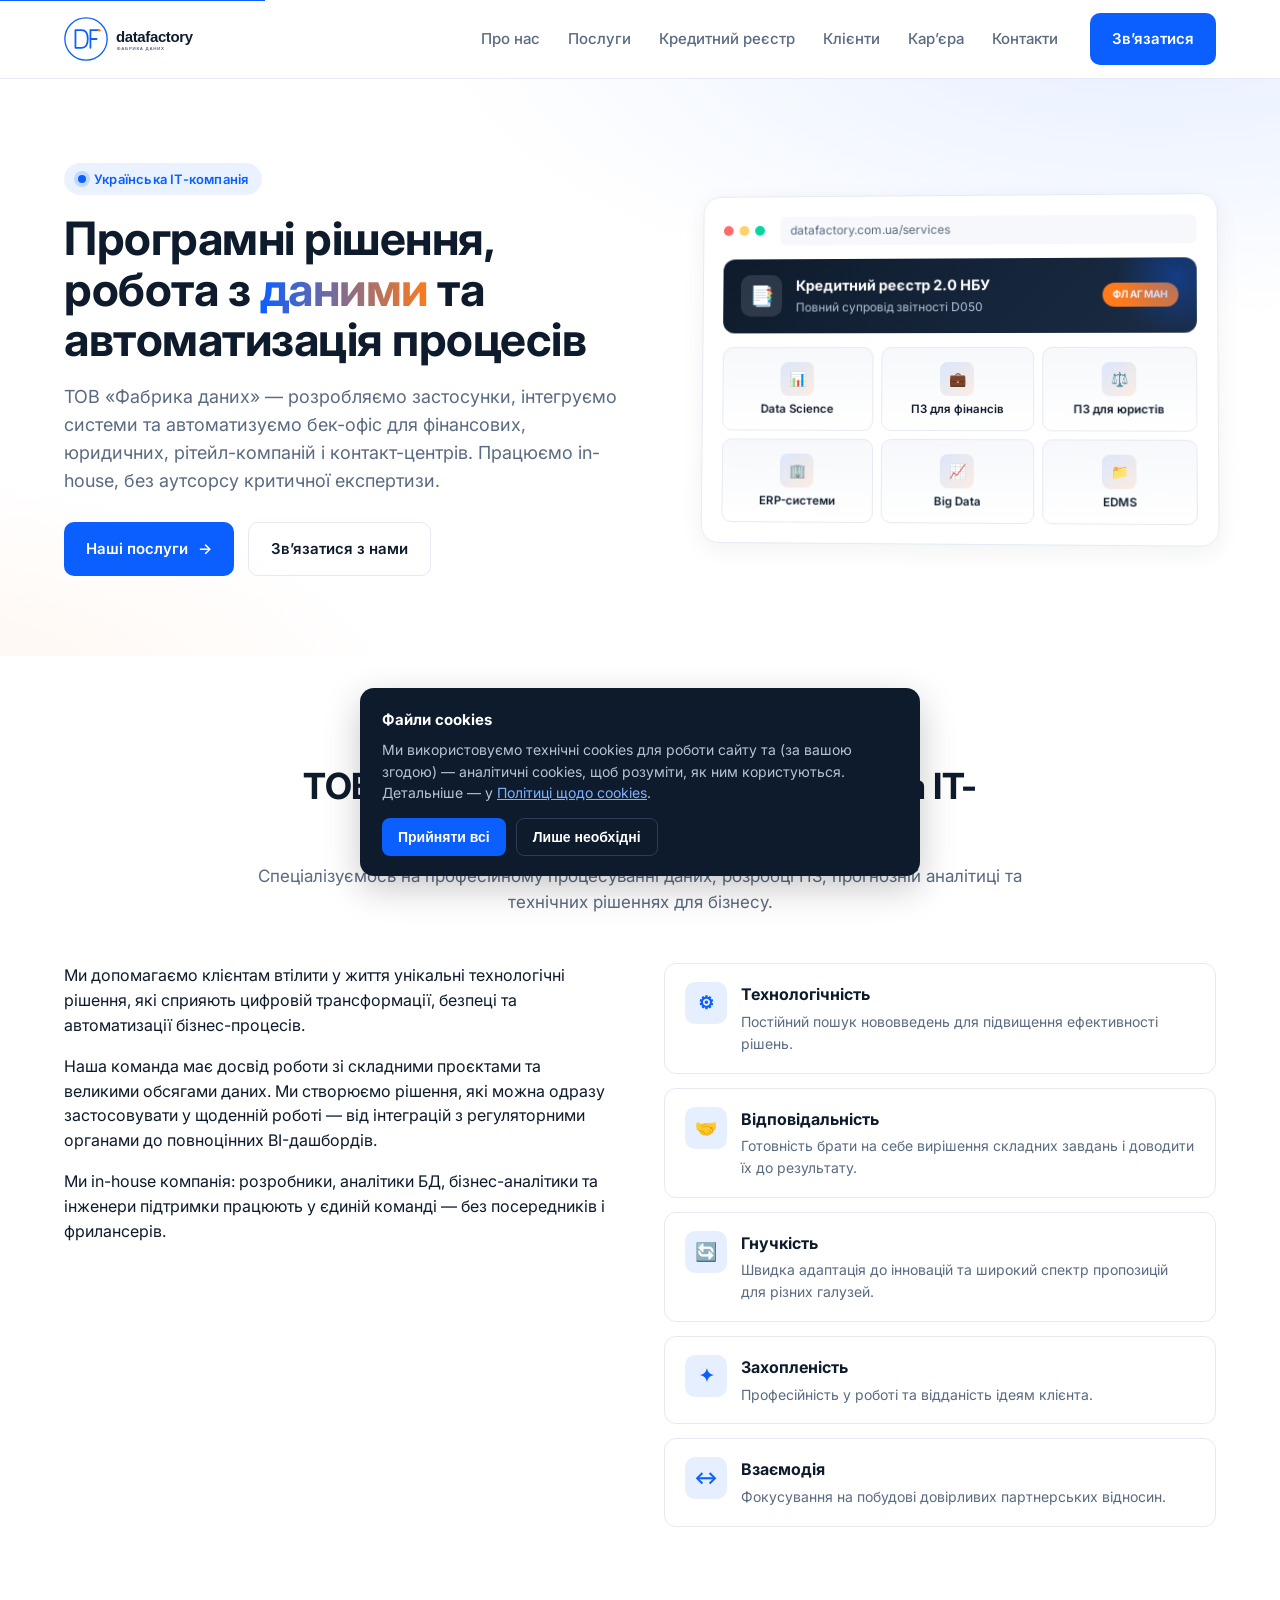
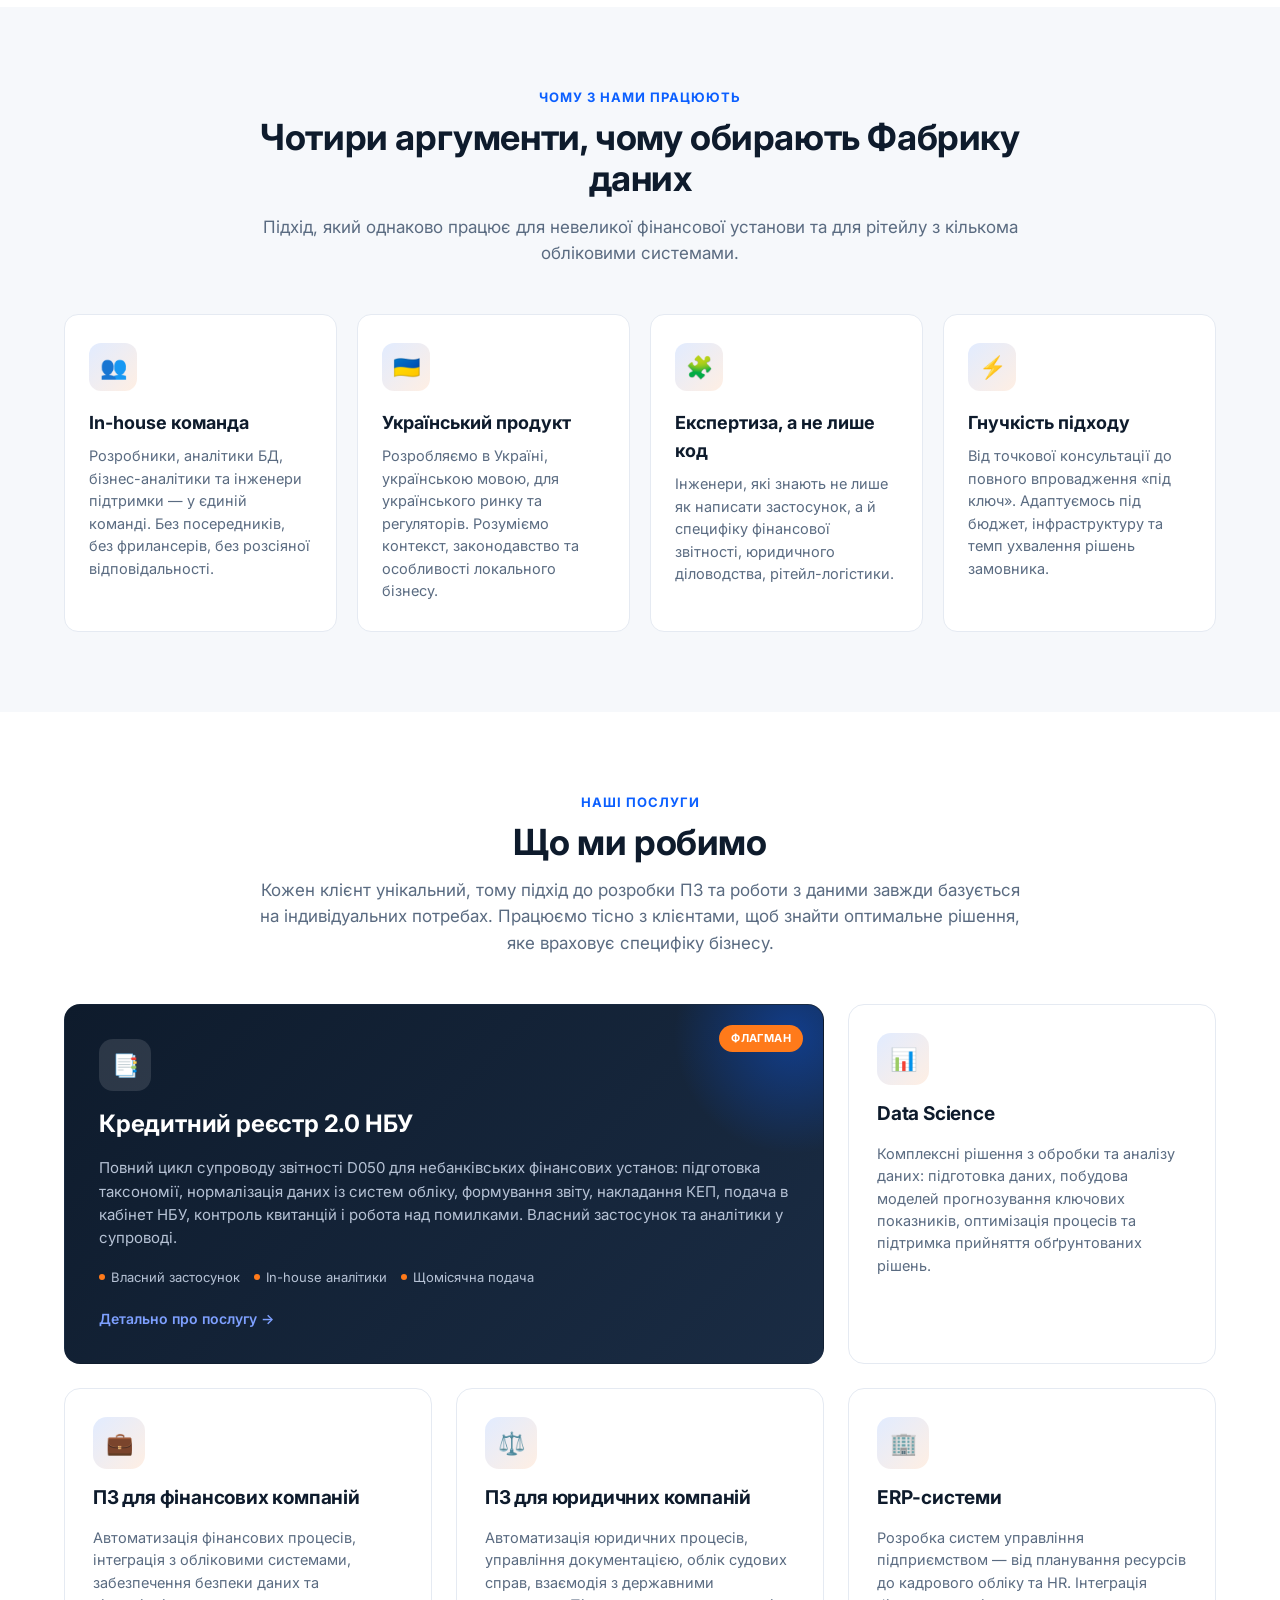
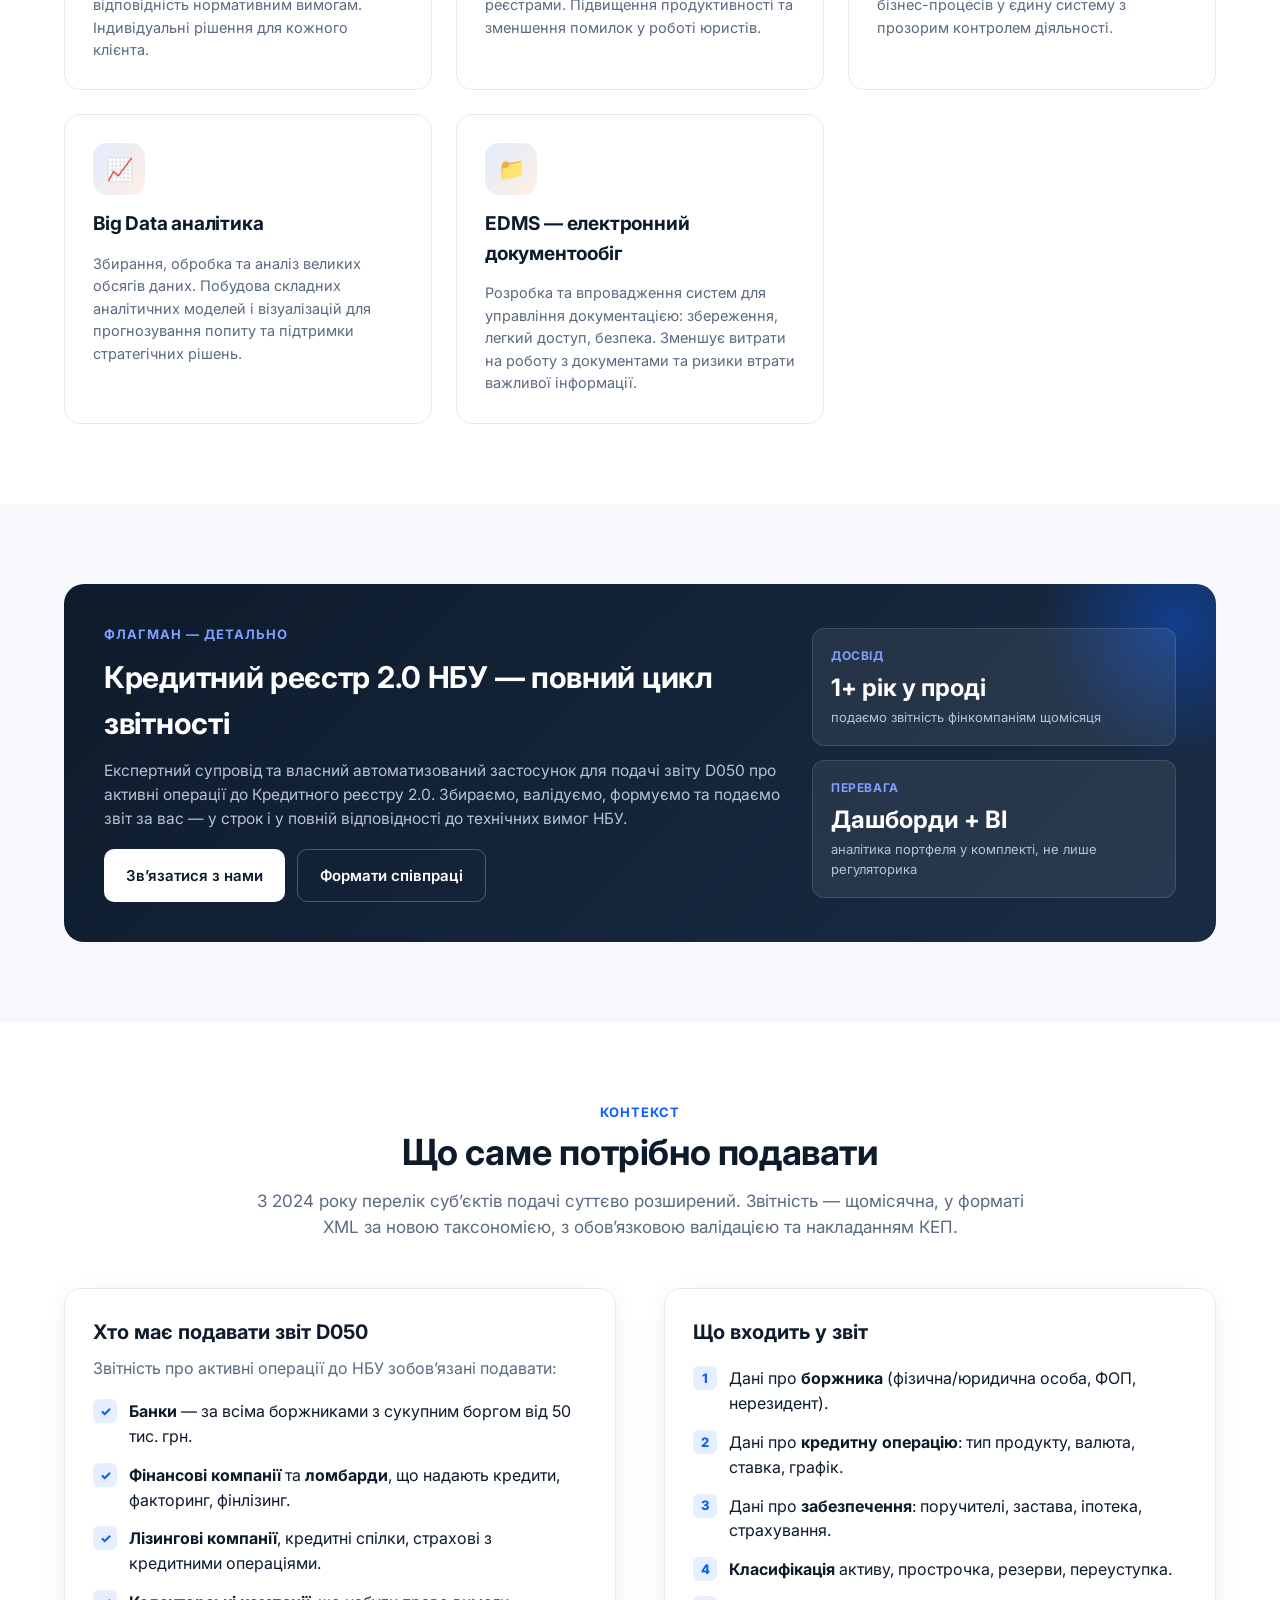
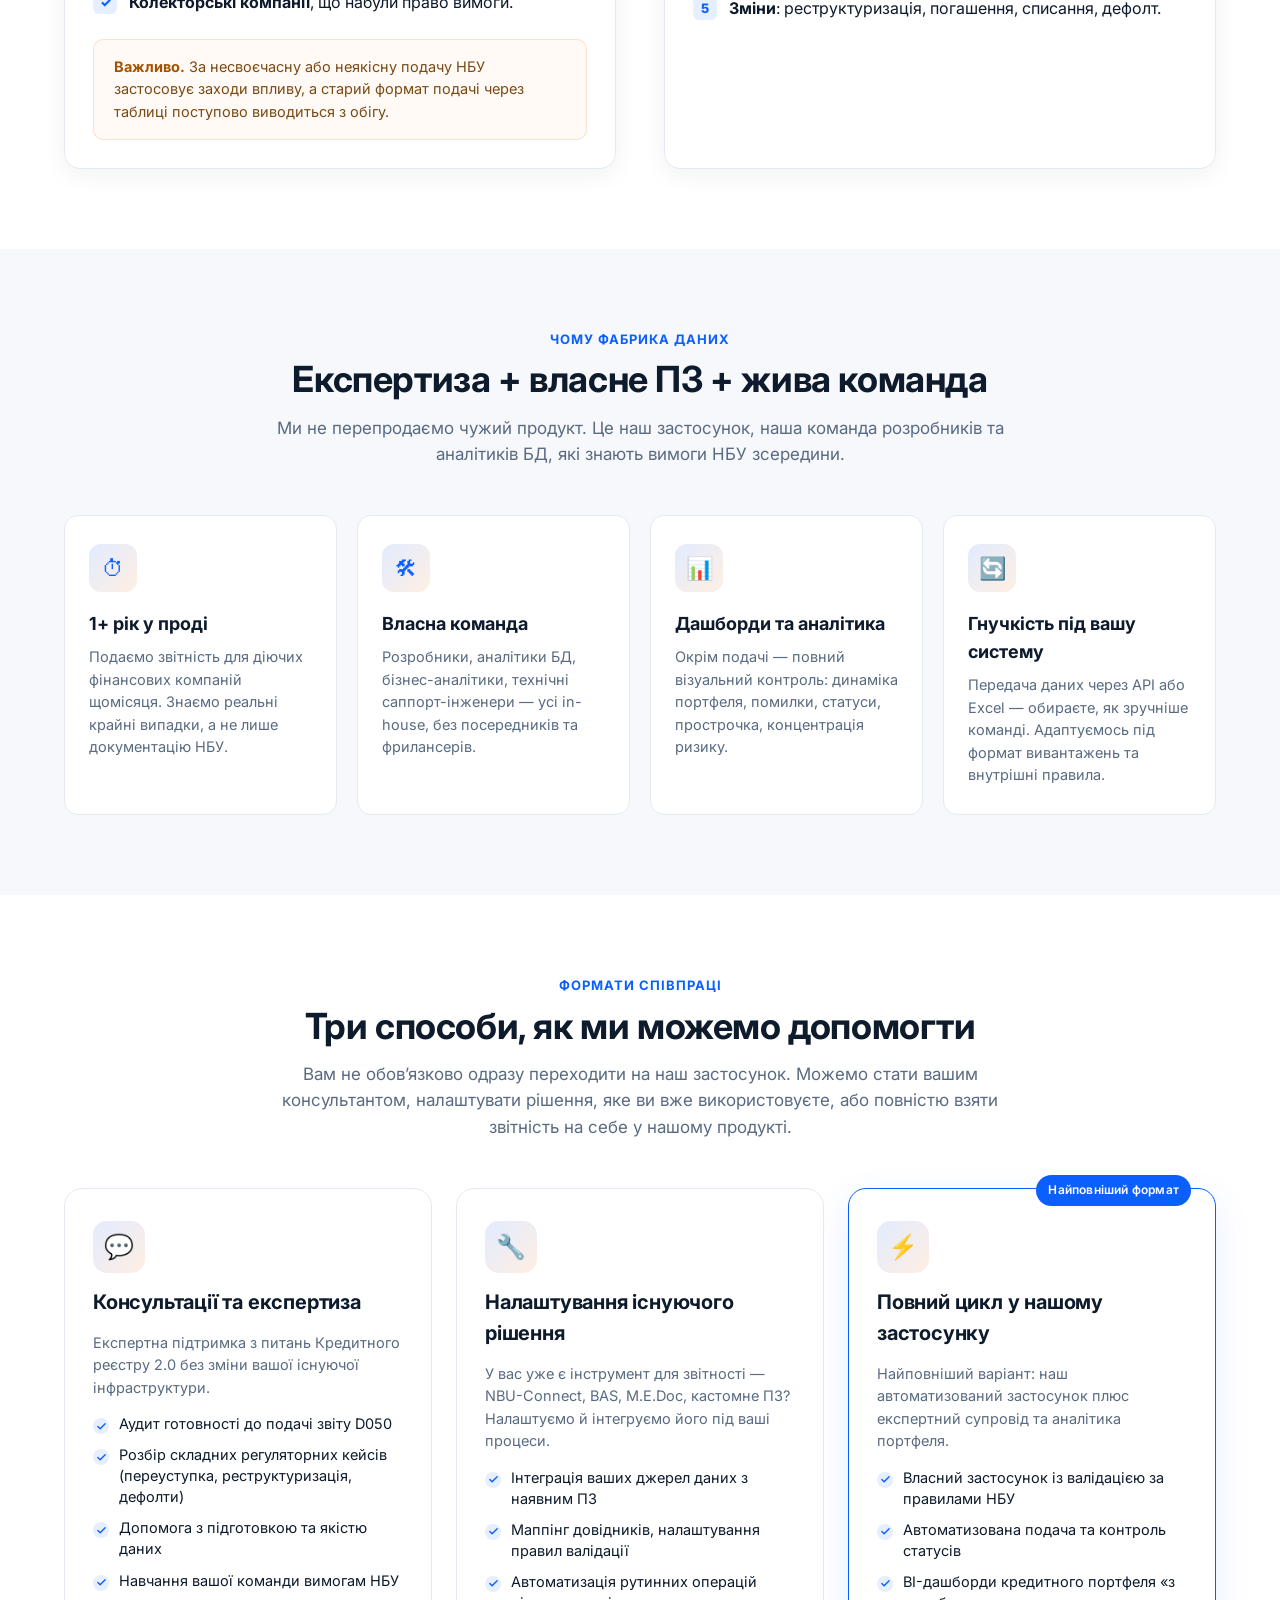
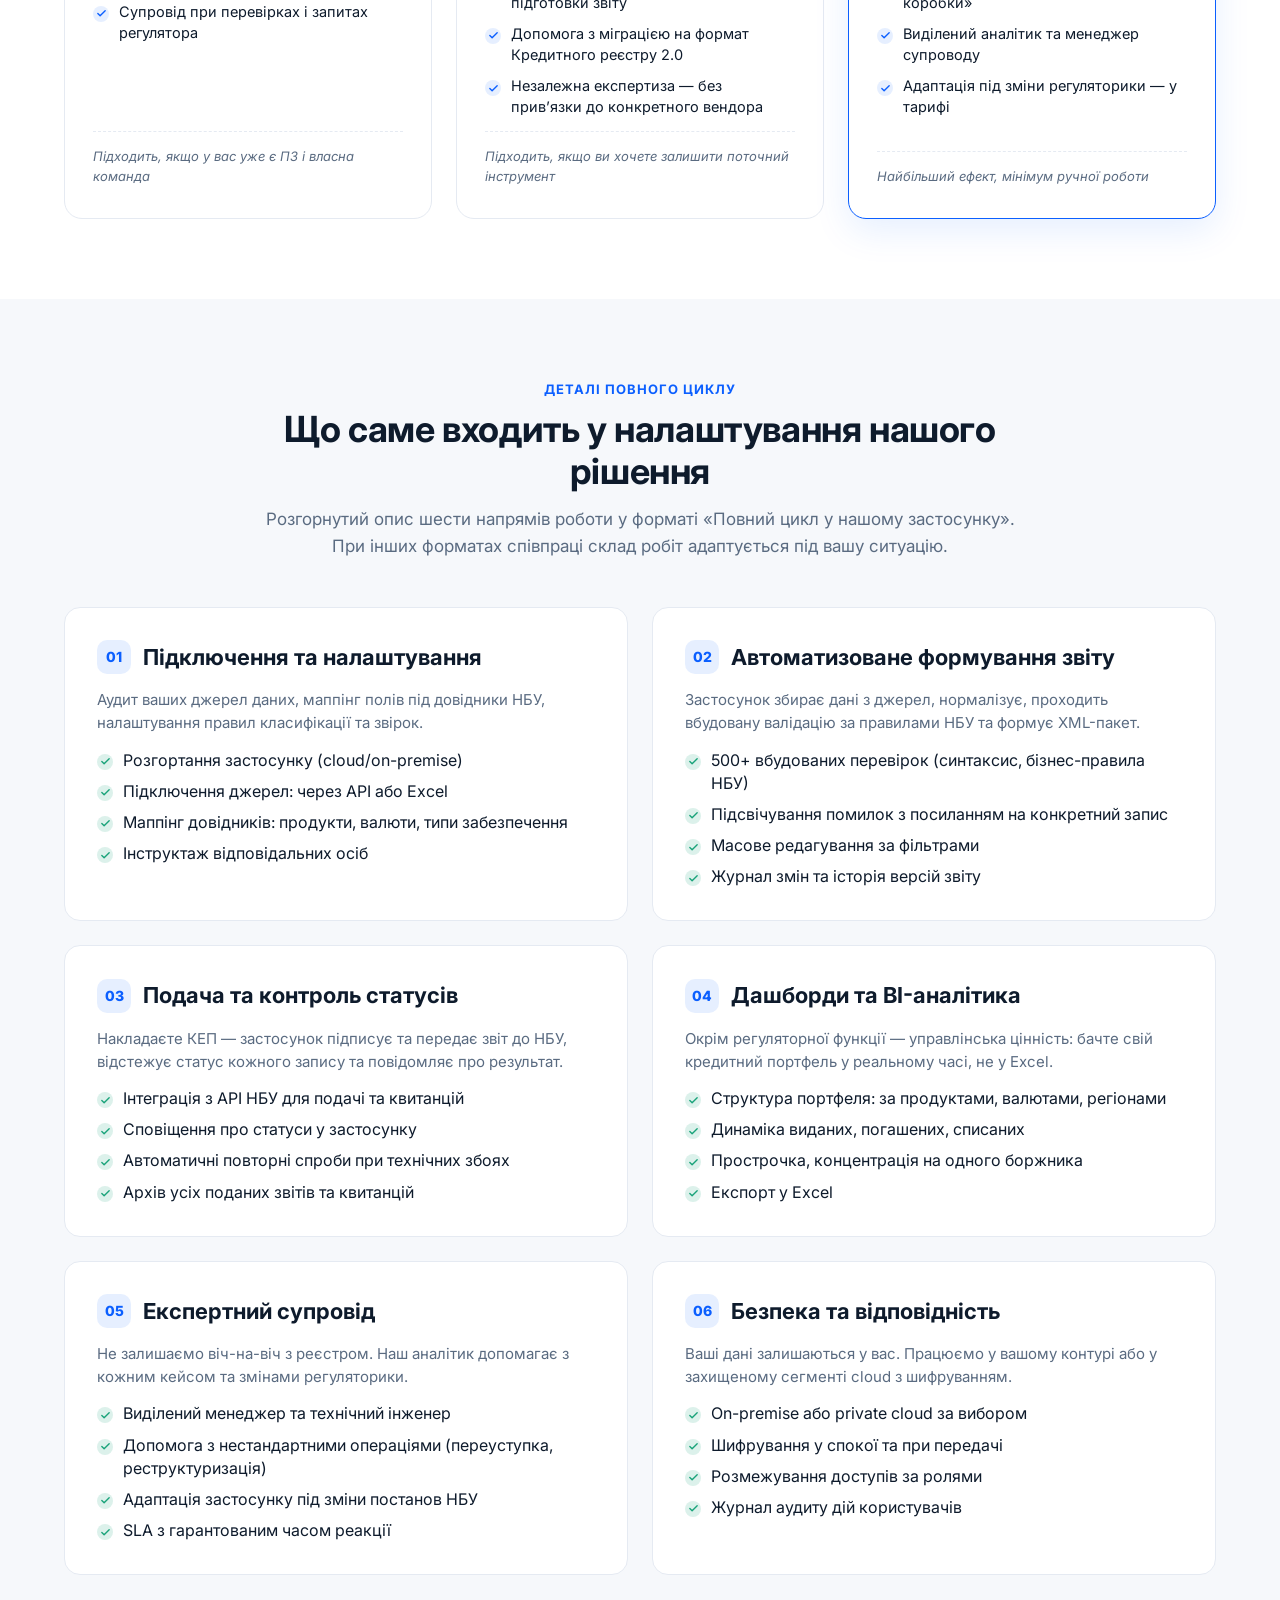
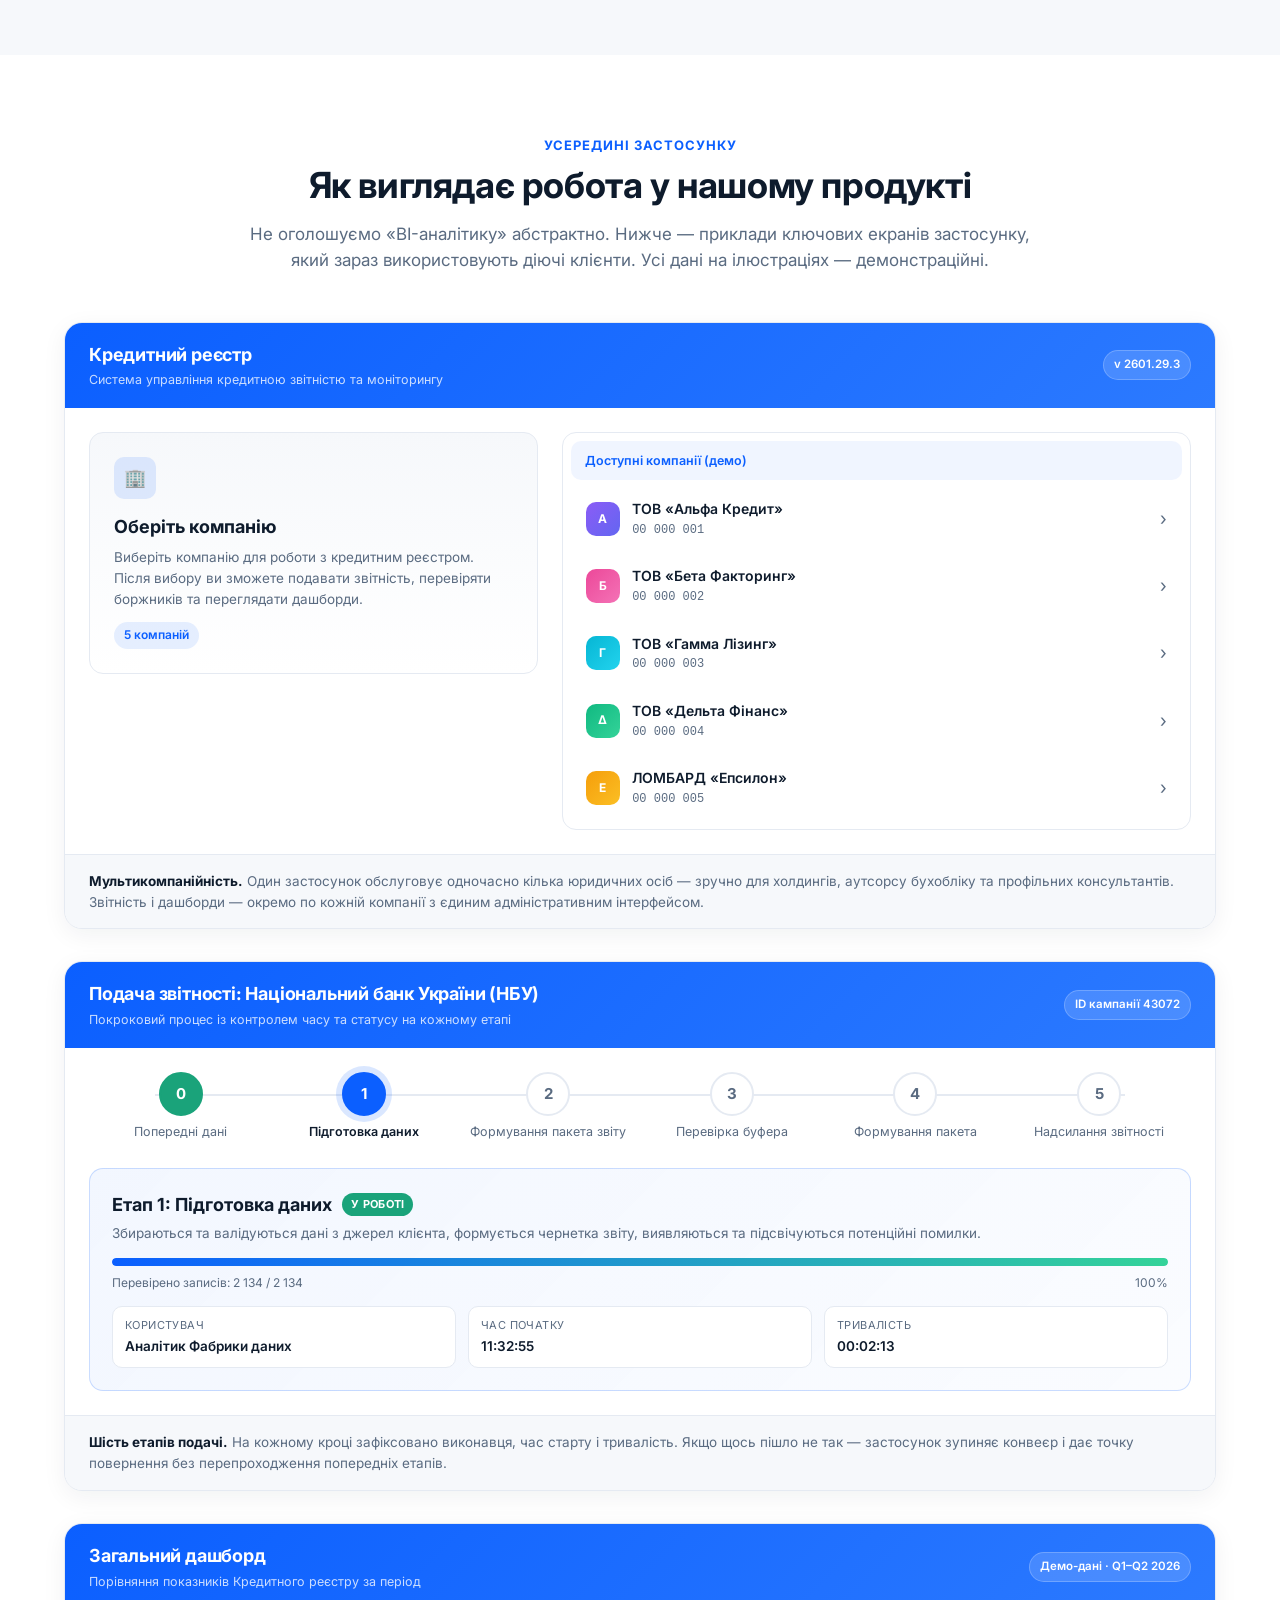
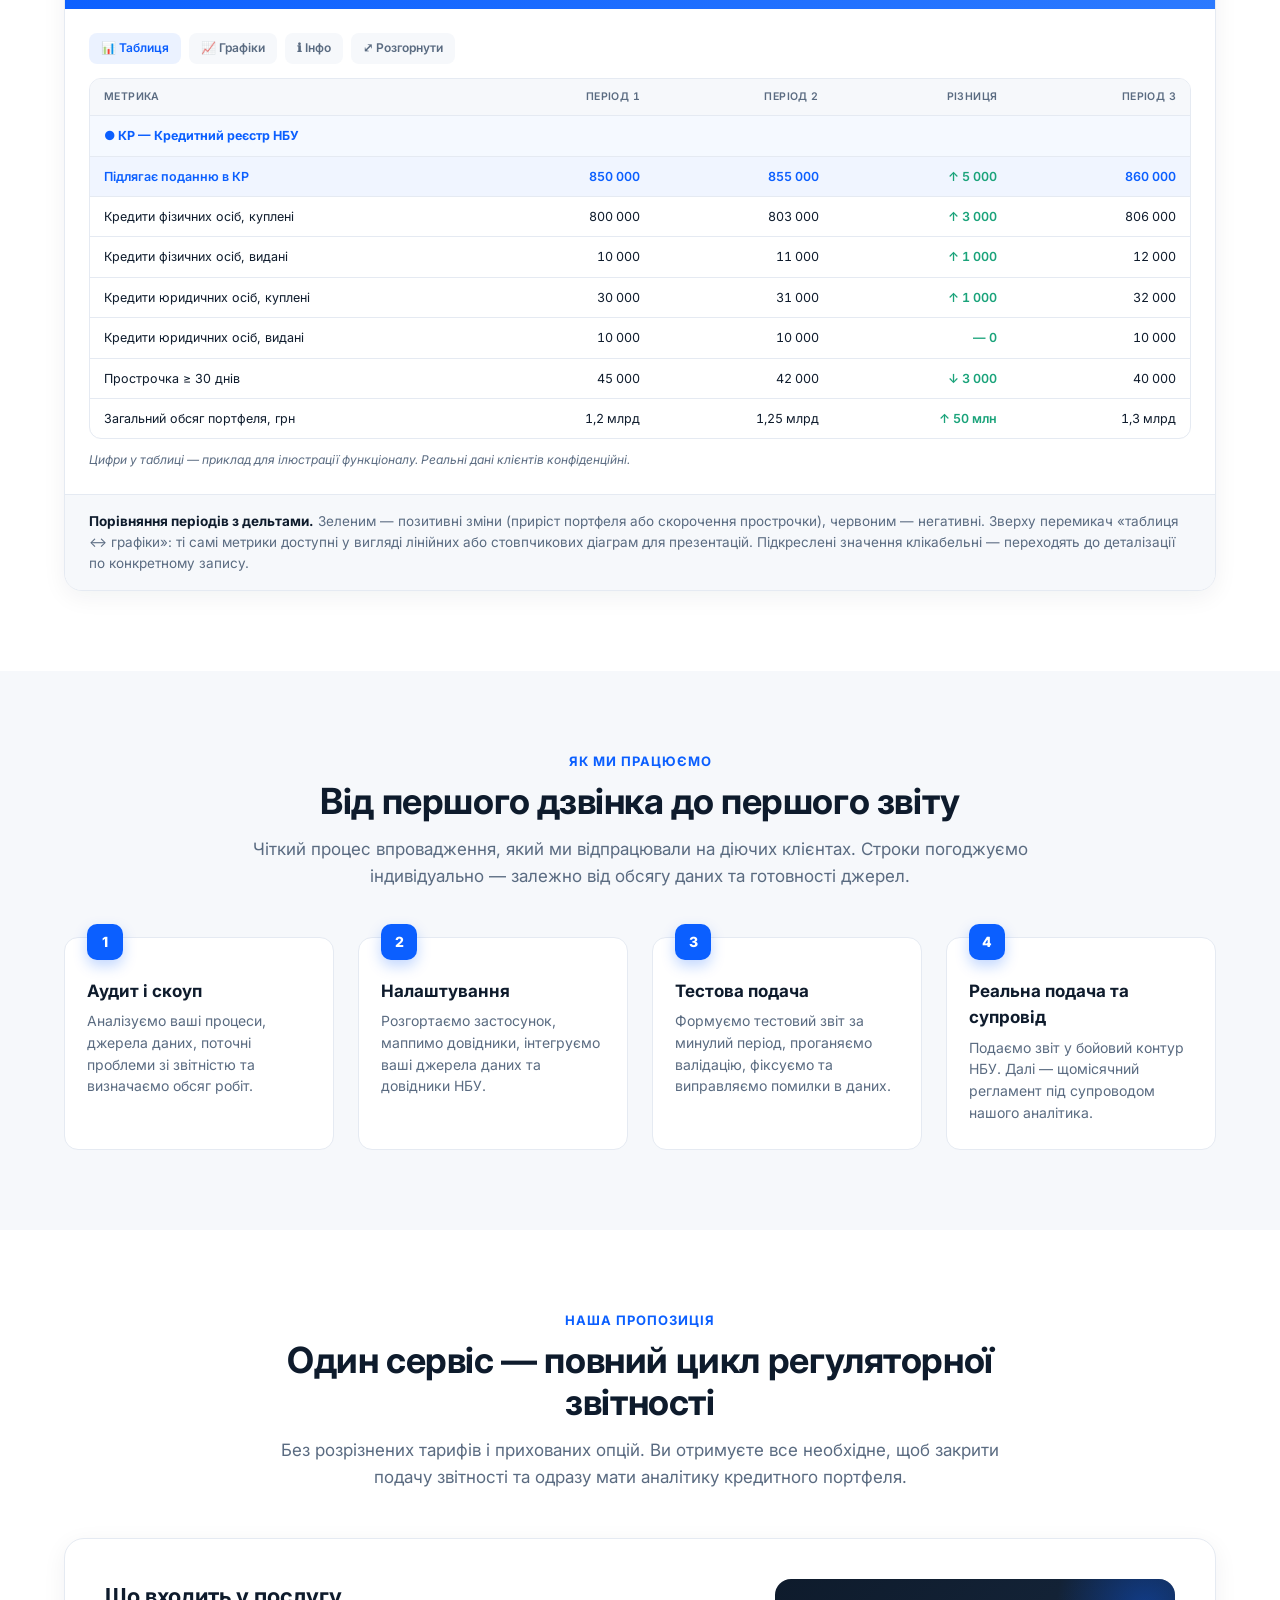
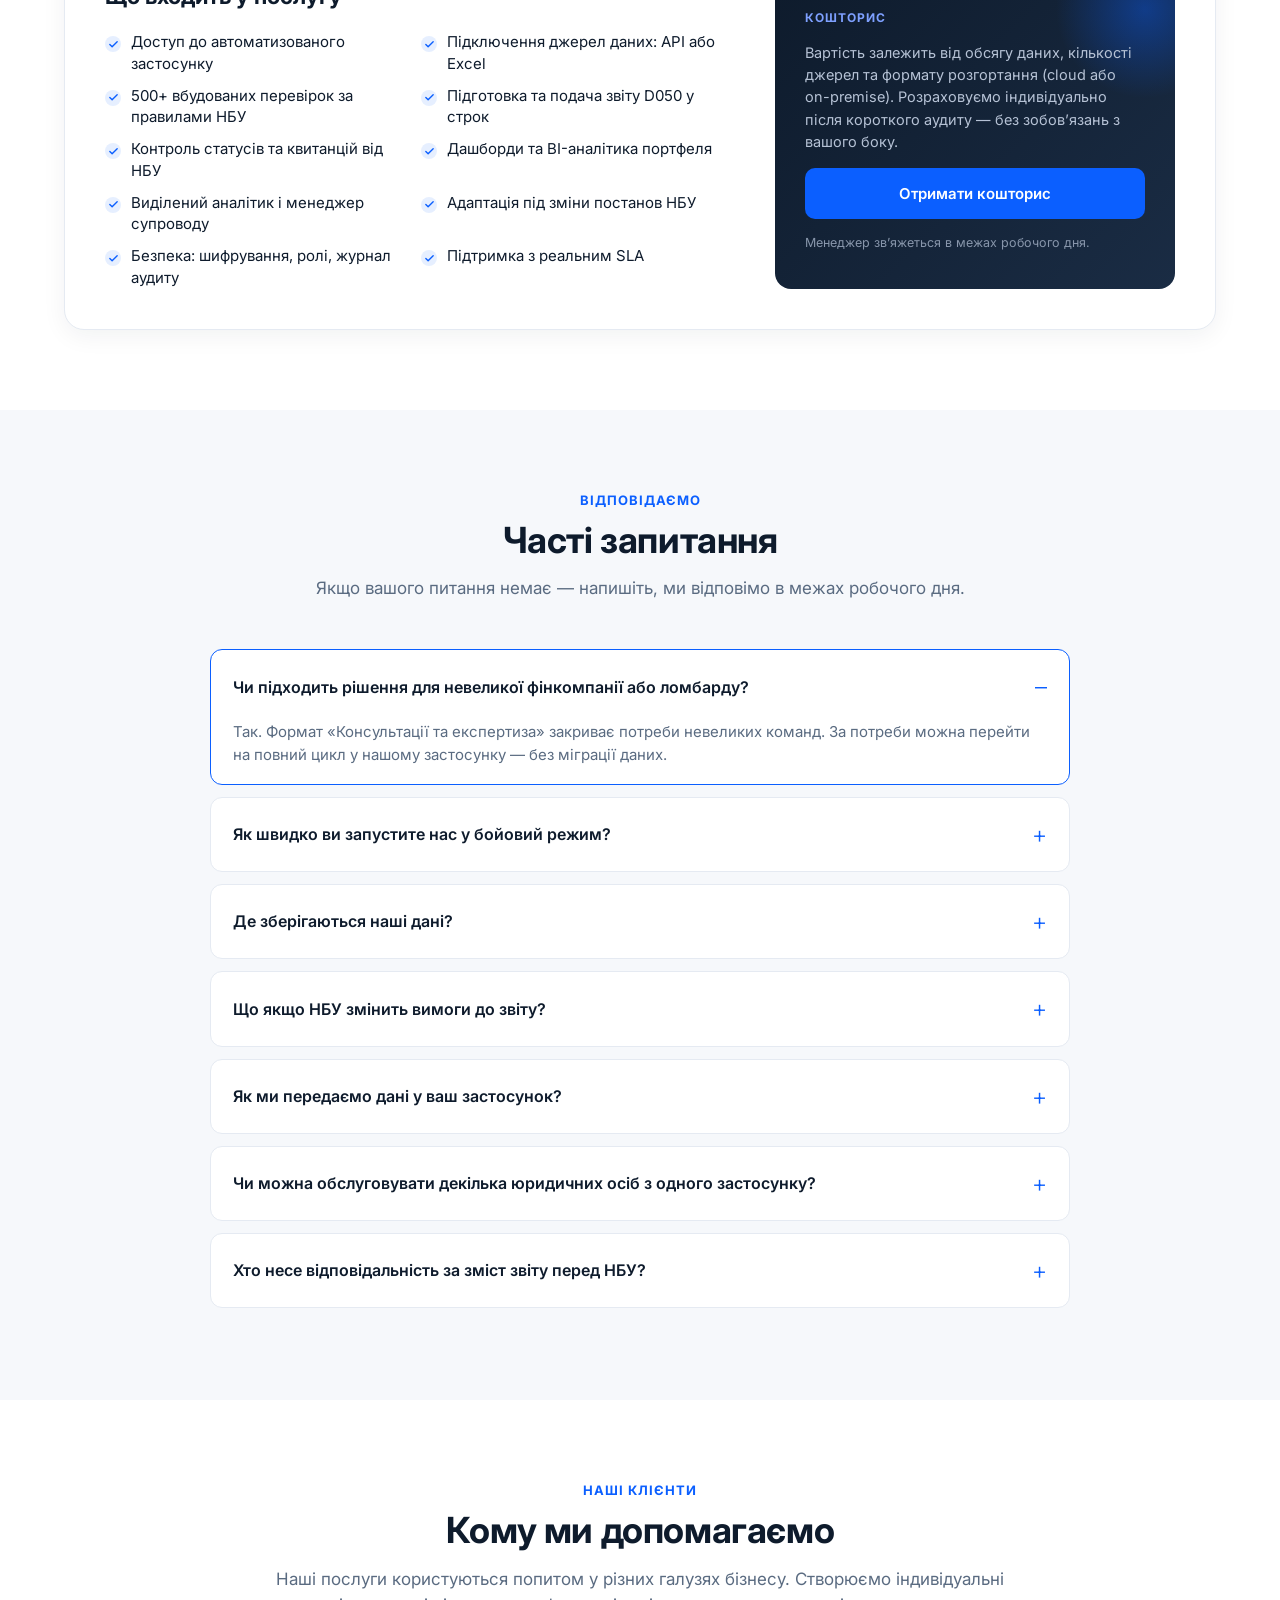
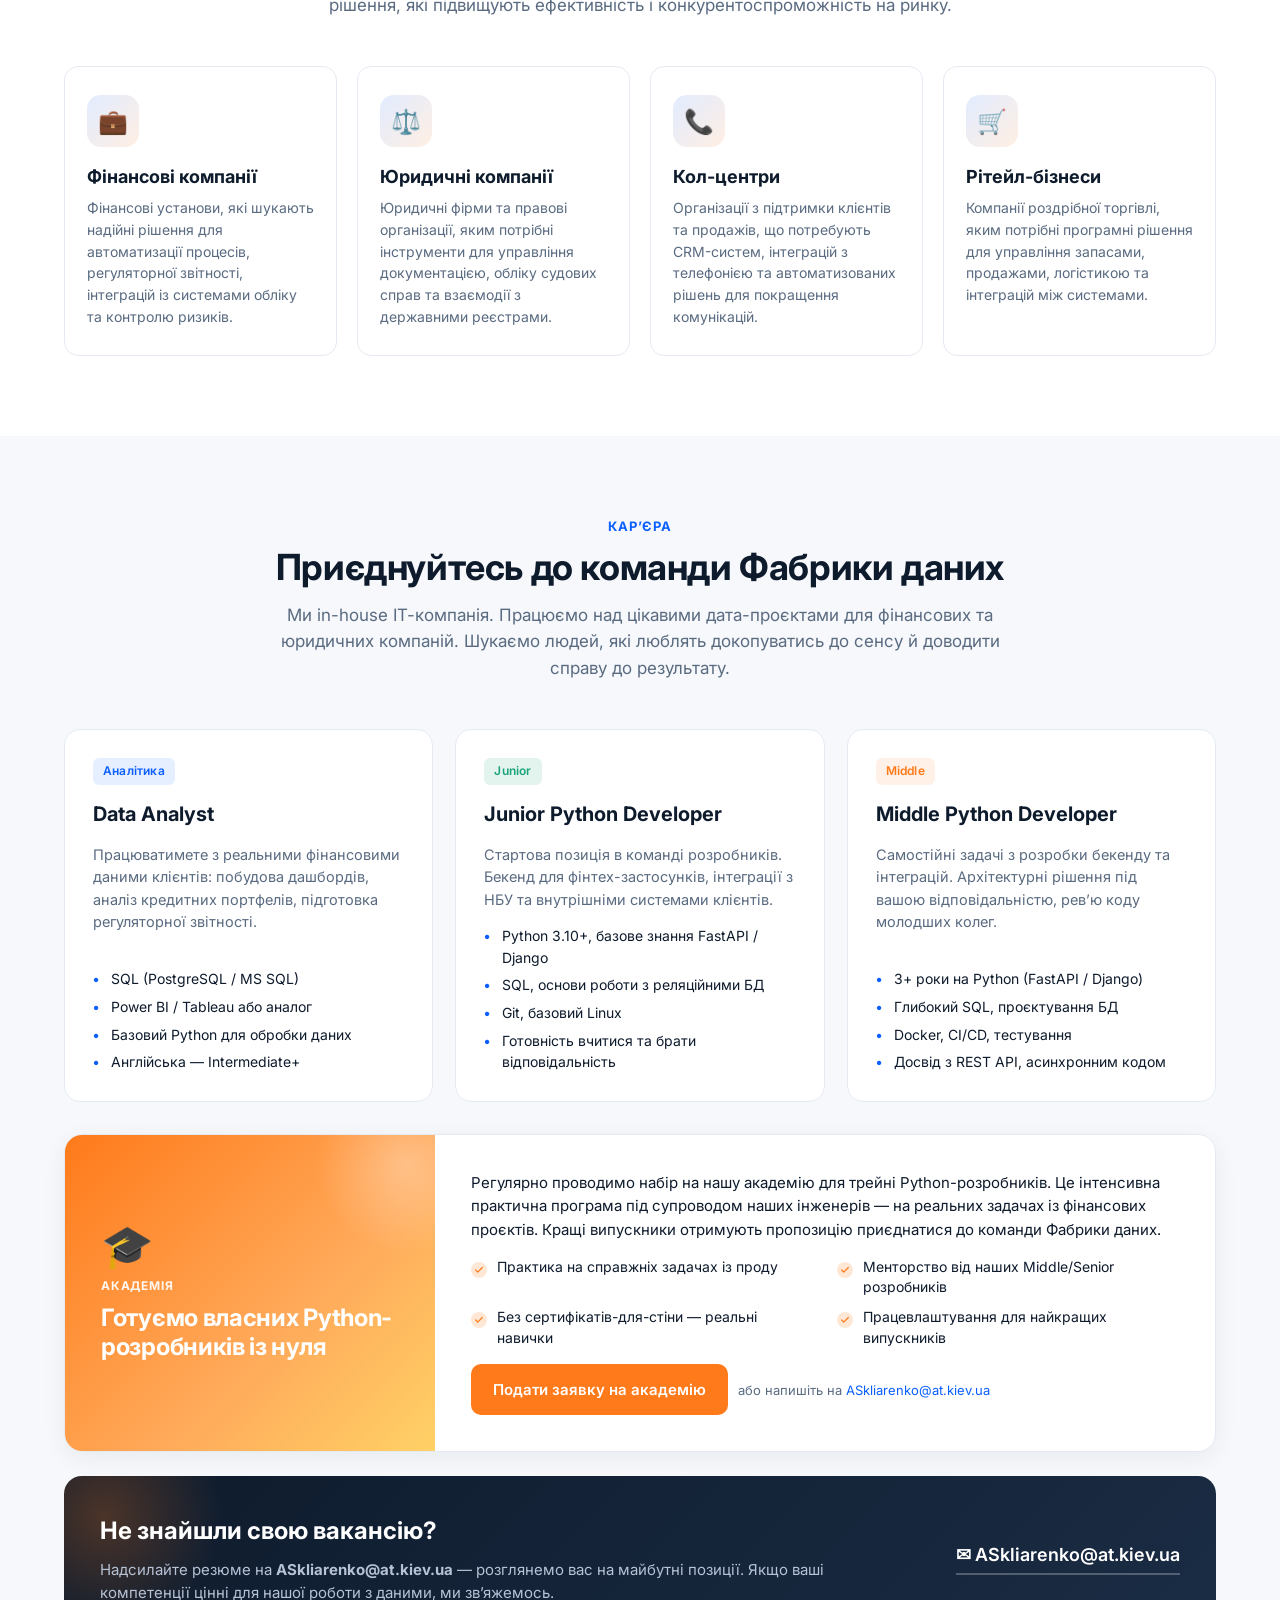
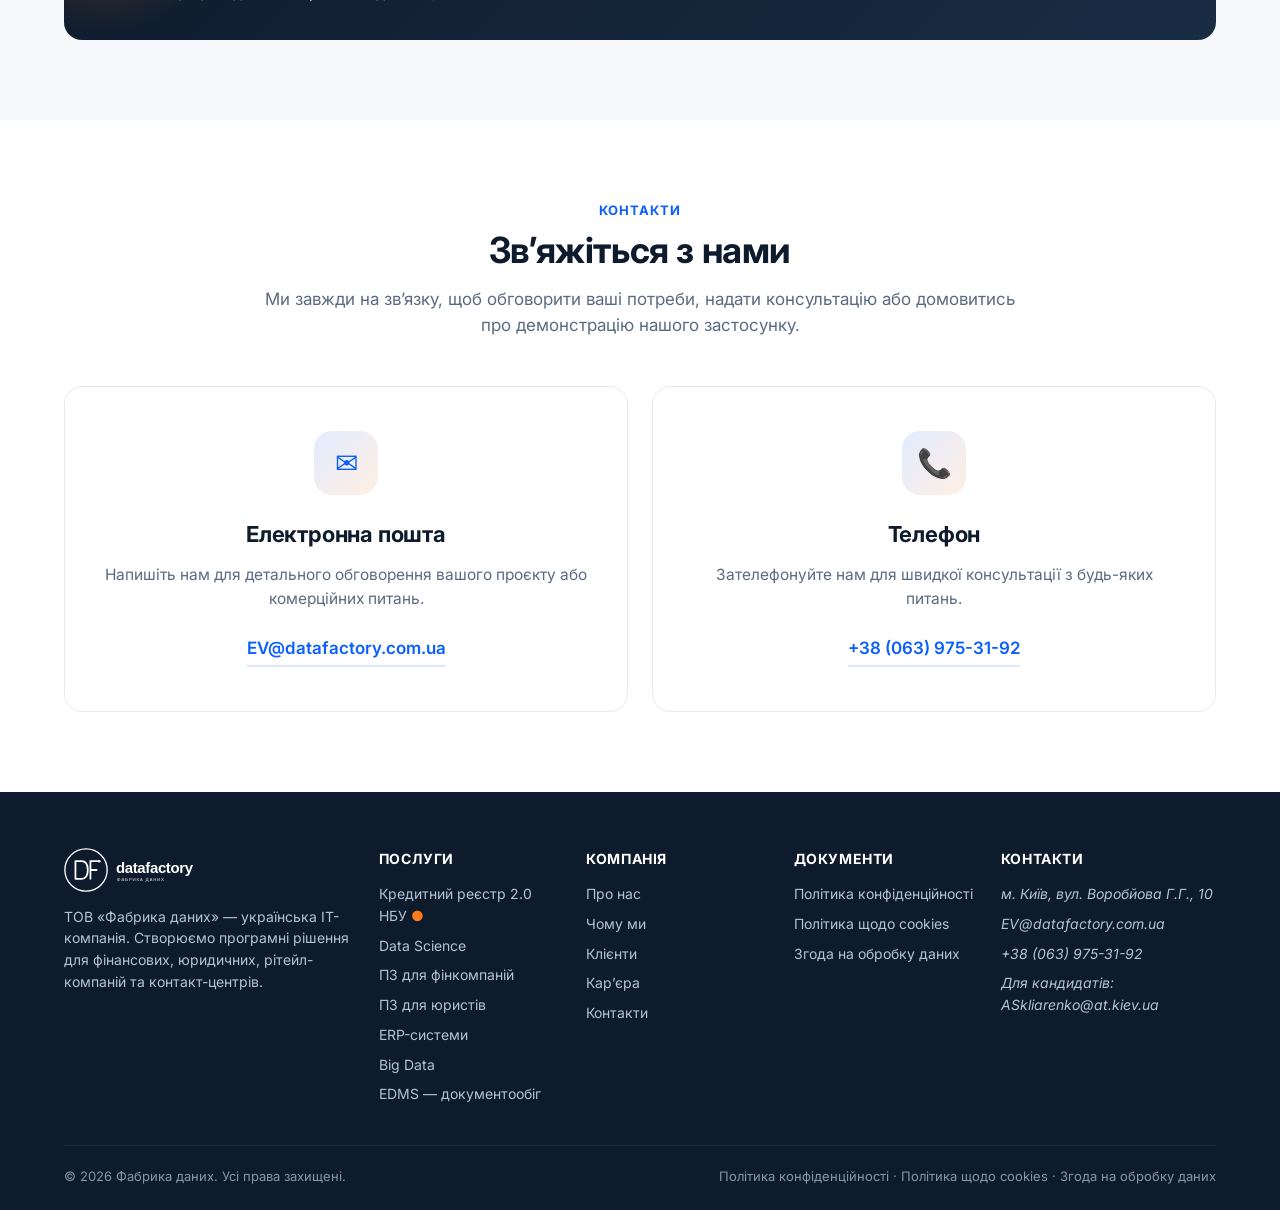
==== commit ca4e3a56: "feat: add legal framework pages, base CSS structure, and brand assets" ====
--- a/index.html
+++ b/index.html
@@ -12,21 +12,17 @@
 <meta name="robots" content="index, follow, max-image-preview:large, max-snippet:-1, max-video-preview:-1" />
 <meta name="theme-color" content="#0b5fff" media="(prefers-color-scheme: light)" />
 <meta name="theme-color" content="#0b3acc" media="(prefers-color-scheme: dark)" />
-<!-- Geo / Local SEO -->
 <meta name="geo.region" content="UA-30" />
 <meta name="geo.placename" content="Київ" />
 <meta name="geo.position" content="50.4501;30.5234" />
 <meta name="ICBM" content="50.4501, 30.5234" />
 
-    <!-- Preload critical resources -->
     <link rel="preload" href="css/style.css" as="style" />
     <link rel="preload" href="images/datafactory-logo-wordmark.svg" as="image" />
-    <!-- Google Fonts: Inter -->
     <link rel="preconnect" href="https://fonts.googleapis.com">
     <link rel="preconnect" href="https://fonts.gstatic.com" crossorigin>
     <link href="https://fonts.googleapis.com/css2?family=Inter:wght@400;500;600;700;800&display=swap" rel="stylesheet">
-    
-    <!-- Open Graph / Facebook -->
+
     <meta property="og:type" content="website">
     <meta property="og:url" content="https://datafactory.com.ua/">
     <meta property="og:site_name" content="Фабрика даних">
@@ -36,40 +32,36 @@
     <meta property="og:image:width" content="1200">
     <meta property="og:image:height" content="630">
 
-    <!-- Twitter -->
     <meta property="twitter:card" content="summary_large_image">
     <meta property="twitter:url" content="https://datafactory.com.ua/">
     <meta property="twitter:title" content="Звітність до Кредитного реєстру 2.0 НБУ | Фабрика даних — Київ">
     <meta property="twitter:description" content="Автоматизована подача звіту D050 до Кредитного реєстру 2.0 НБУ для фінкомпаній. Власний застосунок, BI-дашборди, команда аналітиків.">
     <meta property="twitter:image" content="https://datafactory.com.ua/images/og-preview.png">
 
-    <!-- Favicon & App Icons -->
     <link rel="shortcut icon" href="favicon.ico" type="image/x-icon">
     <link rel="icon" type="image/svg+xml" href="images/favicons/favicon.svg">
     <link rel="icon" type="image/png" sizes="96x96" href="images/favicons/favicon-96x96.png">
     <link rel="apple-touch-icon" sizes="180x180" href="images/favicons/apple-touch-icon.png">
     <link rel="manifest" href="site.webmanifest">
 
-    <link rel="stylesheet" href="css/style.css?v=2" />
+    <link rel="stylesheet" href="css/style.css?v=3" />
 
 </head>
 <body>
 
-<!-- SKIP LINK -->
 <a href="#main-content" class="skip-link">Перейти до основного контенту</a>
 
-<!-- HEADER -->
 <header class="site">
   <div class="container nav">
     <a class="logo" href="#top">
       <img src="images/datafactory-logo-wordmark.svg" alt="Логотип Фабрика даних — ІТ-компанія, Київ" width="160" height="44" />
     </a>
-    <!-- NAV CONTAINER FOR MOBILE/DESKTOP -->
     <div class="nav-menu" id="navMenu">
       <nav class="nav-links" aria-label="Основна навігація">
         <a href="#about">Про нас</a>
-        <a href="#audience">Наші клієнти</a>
-        <a href="#credit-registry">Послуга</a>
+        <a href="#services">Послуги</a>
+        <a href="#credit-registry">Кредитний реєстр</a>
+        <a href="#audience">Клієнти</a>
         <a href="#career">Карʼєра</a>
         <a href="#contact">Контакти</a>
       </nav>
@@ -77,7 +69,6 @@
         <a class="btn btn-primary" href="#contact">Звʼязатися</a>
       </div>
     </div>
-    <!-- HAMBURGER BUTTON -->
     <button class="hamburger" id="hamburgerBtn" aria-label="Відкрити меню">
       <span class="bar"></span>
       <span class="bar"></span>
@@ -88,73 +79,53 @@
 
 <main id="main-content">
 
-<!-- HERO -->
 <section class="hero" id="top">
   <div class="container hero-grid">
     <div>
-      <span class="badge"><span class="dot"></span>Регуляторна звітність для небанківських фінансових установ</span>
-      <h1>Звітність до <span class="accent">Кредитного реєстру 2.0 НБУ</span> — у нашому застосунку</h1>
+      <span class="badge"><span class="dot"></span>Українська ІТ-компанія</span>
+      <h1>Програмні рішення, робота з <span class="accent">даними</span> та автоматизація процесів</h1>
       <p class="lead">
-        Фабрика даних — українська ІТ-компанія. Понад рік щомісяця готуємо та подаємо звітність
-        до Кредитного реєстру 2.0 НБУ у власному автоматизованому застосунку — з валідацією,
-        дашбордами та повним супроводом наших аналітиків.
+        ТОВ «Фабрика даних» — розробляємо застосунки, інтегруємо системи та автоматизуємо
+        бек-офіс для фінансових, юридичних, рітейл-компаній і контакт-центрів. Працюємо
+        in-house, без аутсорсу критичної експертизи.
       </p>
       <div class="hero-cta">
-        <a class="btn btn-primary" href="#contact">
-          Звʼязатися з нами
+        <a class="btn btn-primary" href="#services">
+          Наші послуги
           <span aria-hidden="true">→</span>
         </a>
-        <a class="btn btn-ghost" href="#credit-registry">Дізнатися деталі</a>
-      </div>
-      <div class="hero-meta">
-        <div class="item"><span class="num">1+ рік</span><span class="lbl">подаємо звітність<br/>до Кредитного реєстру НБУ</span></div>
-        <div class="item"><span class="num">In-house</span><span class="lbl">команда розробників<br/>та аналітиків БД</span></div>
-        <div class="item"><span class="num">100%</span><span class="lbl">відповідність<br/>вимогам НБУ</span></div>
-      </div>
-    </div>
-
-    <!-- DASHBOARD MOCK -->
-    <div class="dashboard" aria-hidden="true">
+        <a class="btn btn-ghost" href="#contact">Звʼязатися з нами</a>
+      </div>
+
+    </div>
+
+    <div class="hero-overview" aria-hidden="true">
       <div class="dash-bar">
         <span class="dot r"></span><span class="dot y"></span><span class="dot g"></span>
-        <span class="url">app.datafactory.com.ua/credit-registry</span>
-      </div>
-      <div class="dash-stats">
-        <div class="stat"><div class="lbl">Подано записів</div><div class="val">12 487</div><div class="delta">↑ 4,2% до періоду</div></div>
-        <div class="stat"><div class="lbl">Активні угоди</div><div class="val">3 421</div><div class="delta">↑ 1,8%</div></div>
-        <div class="stat"><div class="lbl">Помилок</div><div class="val">0</div><div class="delta">всі прийнято</div></div>
-      </div>
-      <div class="dash-chart">
-        <div class="title">Динаміка обсягу звітності, останні 6 періодів</div>
-        <svg viewBox="0 0 400 140" preserveAspectRatio="none">
-          <defs>
-            <linearGradient id="grad" x1="0" x2="0" y1="0" y2="1">
-              <stop offset="0%" stop-color="#0B5FFF" stop-opacity=".35"/>
-              <stop offset="100%" stop-color="#0B5FFF" stop-opacity="0"/>
-            </linearGradient>
-          </defs>
-          <path d="M10,110 L73,90 L137,98 L200,68 L263,52 L327,40 L390,24 L390,140 L10,140 Z" fill="url(#grad)"/>
-          <path d="M10,110 L73,90 L137,98 L200,68 L263,52 L327,40 L390,24" fill="none" stroke="#0B5FFF" stroke-width="2.5" stroke-linecap="round" stroke-linejoin="round"/>
-          <circle cx="10" cy="110" r="3.5" fill="#0B5FFF"/>
-          <circle cx="73" cy="90" r="3.5" fill="#0B5FFF"/>
-          <circle cx="137" cy="98" r="3.5" fill="#0B5FFF"/>
-          <circle cx="200" cy="68" r="3.5" fill="#0B5FFF"/>
-          <circle cx="263" cy="52" r="3.5" fill="#0B5FFF"/>
-          <circle cx="327" cy="40" r="3.5" fill="#0B5FFF"/>
-          <circle cx="390" cy="24" r="4.5" fill="#FF7A1A" stroke="#fff" stroke-width="2"/>
-        </svg>
-      </div>
-      <div class="dash-table">
-        <div class="row head"><span>Звіт</span><span>Період</span><span>Записів</span><span>Статус</span></div>
-        <div class="row"><span>D050 Активні операції</span><span>04.2026</span><span>2 102</span><span class="pill ok">прийнято</span></div>
-        <div class="row"><span>D050 Активні операції</span><span>03.2026</span><span>2 048</span><span class="pill ok">прийнято</span></div>
-        <div class="row"><span>D050 Чернетка</span><span>05.2026</span><span>2 134</span><span class="pill wait">в обробці</span></div>
-      </div>
-    </div>
-  </div>
-</section>
-
-<!-- ABOUT -->
+        <span class="url">datafactory.com.ua/services</span>
+      </div>
+
+      <div class="hsv-flag">
+        <div class="hsv-icon">📑</div>
+        <div class="hsv-content">
+          <h4>Кредитний реєстр 2.0 НБУ</h4>
+          <p>Повний супровід звітності D050</p>
+        </div>
+        <span class="hsv-badge">Флагман</span>
+      </div>
+
+      <div class="hsv-grid">
+        <div class="hsv-tile"><div class="ico">📊</div><div class="nm">Data Science</div></div>
+        <div class="hsv-tile"><div class="ico">💼</div><div class="nm">ПЗ для фінансів</div></div>
+        <div class="hsv-tile"><div class="ico">⚖️</div><div class="nm">ПЗ для юристів</div></div>
+        <div class="hsv-tile"><div class="ico">🏢</div><div class="nm">ERP-системи</div></div>
+        <div class="hsv-tile"><div class="ico">📈</div><div class="nm">Big Data</div></div>
+        <div class="hsv-tile"><div class="ico">📁</div><div class="nm">EDMS</div></div>
+      </div>
+    </div>
+  </div>
+</section>
+
 <section id="about">
   <div class="container">
     <div class="section-head">
@@ -194,79 +165,135 @@
   </div>
 </section>
 
-<!-- AUDIENCE / CLIENTS -->
-<section id="audience" class="alt">
-  <div class="container">
-    <div class="section-head">
-      <div class="eyebrow">Наші клієнти</div>
-      <h2>Кому ми допомагаємо зі звітністю до НБУ</h2>
-      <p>З 2024 року перелік субʼєктів звітування до Кредитного реєстру 2.0 суттєво розширений. Працюємо з тими, кому ця звітність найболючіша.</p>
-    </div>
-    <div class="clients-grid">
-      <div class="client-card reveal">
-        <div class="client-icon">💼</div>
-        <h3>Фінансові компанії</h3>
-        <p>Кредитування, факторинг, фінансовий лізинг — будь-яка діяльність з активними операціями, що підлягає звітності D050.</p>
-      </div>
-      <div class="client-card reveal">
-        <div class="client-icon">🚗</div>
-        <h3>Лізингові компанії</h3>
-        <p>Подача звіту про активні операції за лізинговими договорами з повним контролем статусів і помилок.</p>
-      </div>
-      <div class="client-card reveal">
-        <div class="client-icon">💰</div>
-        <h3>Ломбарди</h3>
-        <p>Підготовка та подання звітності з урахуванням специфіки заставних операцій і коротких кредитів.</p>
-      </div>
-      <div class="client-card reveal">
-        <div class="client-icon">📋</div>
-        <h3>Колекторські та факторингові</h3>
-        <p>Звітування за переуступленими правами вимоги, реструктуризацією та списанням заборгованості.</p>
-      </div>
-    </div>
-  </div>
-</section>
-
-<!-- ============================== -->
-<!-- CREDIT REGISTRY 2.0 — flagship  -->
-<!-- ============================== -->
-
-<!-- CR Intro band -->
-<section id="credit-registry">
+<section id="why-us" class="alt">
+  <div class="container">
+    <div class="section-head">
+      <div class="eyebrow">Чому з нами працюють</div>
+      <h2>Чотири аргументи, чому обирають Фабрику даних</h2>
+      <p>Підхід, який однаково працює для невеликої фінансової установи та для рітейлу з кількома обліковими системами.</p>
+    </div>
+    <div class="why-grid">
+      <div class="why-card reveal">
+        <div class="why-icon">👥</div>
+        <h3>In-house команда</h3>
+        <p>Розробники, аналітики БД, бізнес-аналітики та інженери підтримки — у єдиній команді. Без посередників, без фрилансерів, без розсіяної відповідальності.</p>
+      </div>
+      <div class="why-card reveal">
+        <div class="why-icon">🇺🇦</div>
+        <h3>Український продукт</h3>
+        <p>Розробляємо в Україні, українською мовою, для українського ринку та регуляторів. Розуміємо контекст, законодавство та особливості локального бізнесу.</p>
+      </div>
+      <div class="why-card reveal">
+        <div class="why-icon">🧩</div>
+        <h3>Експертиза, а не лише код</h3>
+        <p>Інженери, які знають не лише як написати застосунок, а й специфіку фінансової звітності, юридичного діловодства, рітейл-логістики.</p>
+      </div>
+      <div class="why-card reveal">
+        <div class="why-icon">⚡</div>
+        <h3>Гнучкість підходу</h3>
+        <p>Від точкової консультації до повного впровадження «під ключ». Адаптуємось під бюджет, інфраструктуру та темп ухвалення рішень замовника.</p>
+      </div>
+    </div>
+  </div>
+</section>
+
+<section id="services">
+  <div class="container">
+    <div class="section-head">
+      <div class="eyebrow">Наші послуги</div>
+      <h2>Що ми робимо</h2>
+      <p>Кожен клієнт унікальний, тому підхід до розробки ПЗ та роботи з даними завжди базується на індивідуальних потребах. Працюємо тісно з клієнтами, щоб знайти оптимальне рішення, яке враховує специфіку бізнесу.</p>
+    </div>
+
+    <div class="services-grid">
+
+      <article class="svc-card flagship">
+        <span class="flagship-badge">Флагман</span>
+        <div class="svc-icon" aria-hidden="true">📑</div>
+        <h3>Кредитний реєстр 2.0 НБУ</h3>
+        <p>Повний цикл супроводу звітності D050 для небанківських фінансових установ: підготовка таксономії, нормалізація даних із систем обліку, формування звіту, накладання КЕП, подача в кабінет НБУ, контроль квитанцій і робота над помилками. Власний застосунок та аналітики у супроводі.</p>
+        <div class="flag-features">
+          <span class="flag-feat">Власний застосунок</span>
+          <span class="flag-feat">In-house аналітики</span>
+          <span class="flag-feat">Щомісячна подача</span>
+        </div>
+        <a class="more" href="#credit-registry">Детально про послугу →</a>
+      </article>
+
+      <article class="svc-card reveal">
+        <div class="svc-icon" aria-hidden="true">📊</div>
+        <h3>Data Science</h3>
+        <p>Комплексні рішення з обробки та аналізу даних: підготовка даних, побудова моделей прогнозування ключових показників, оптимізація процесів та підтримка прийняття обґрунтованих рішень.</p>
+      </article>
+
+      <article class="svc-card reveal">
+        <div class="svc-icon" aria-hidden="true">💼</div>
+        <h3>ПЗ для фінансових компаній</h3>
+        <p>Автоматизація фінансових процесів, інтеграція з обліковими системами, забезпечення безпеки даних та відповідність нормативним вимогам. Індивідуальні рішення для кожного клієнта.</p>
+      </article>
+
+      <article class="svc-card reveal">
+        <div class="svc-icon" aria-hidden="true">⚖️</div>
+        <h3>ПЗ для юридичних компаній</h3>
+        <p>Автоматизація юридичних процесів, управління документацією, облік судових справ, взаємодія з державними реєстрами. Підвищення продуктивності та зменшення помилок у роботі юристів.</p>
+      </article>
+
+      <article class="svc-card reveal">
+        <div class="svc-icon" aria-hidden="true">🏢</div>
+        <h3>ERP-системи</h3>
+        <p>Розробка систем управління підприємством — від планування ресурсів до кадрового обліку та HR. Інтеграція бізнес-процесів у єдину систему з прозорим контролем діяльності.</p>
+      </article>
+
+      <article class="svc-card reveal">
+        <div class="svc-icon" aria-hidden="true">📈</div>
+        <h3>Big Data аналітика</h3>
+        <p>Збирання, обробка та аналіз великих обсягів даних. Побудова складних аналітичних моделей і візуалізацій для прогнозування попиту та підтримки стратегічних рішень.</p>
+      </article>
+
+      <article class="svc-card reveal">
+        <div class="svc-icon" aria-hidden="true">📁</div>
+        <h3>EDMS — електронний документообіг</h3>
+        <p>Розробка та впровадження систем для управління документацією: збереження, легкий доступ, безпека. Зменшує витрати на роботу з документами та ризики втрати важливої інформації.</p>
+      </article>
+
+    </div>
+  </div>
+</section>
+
+
+<section id="credit-registry" class="alt">
   <div class="container">
     <div class="cr-intro reveal">
-          <div>
-            <div class="eyebrow">Наша послуга</div>
-            <h2>Кредитний реєстр 2.0 НБУ — повний цикл звітності</h2>
-            <p>
-              Експертний супровід та власний автоматизований застосунок для
-              подачі звіту D050 про активні операції до Кредитного реєстру 2.0.
-              Збираємо, валідуємо, формуємо та подаємо звіт за вас — у строк і у
-              повній відповідності до технічних вимог НБУ.
-            </p>
-            <div class="cr-intro-actions">
-              <a class="btn btn-light" href="#contact">Звʼязатися з нами</a>
-              <a class="btn btn-ghost btn-ghost-light" href="#cr-formats">Формати співпраці</a>
-            </div>
-          </div>
-          <div class="cr-metrics">
-            <div class="cr-metric-card">
-              <div class="cr-metric-eyebrow">Досвід</div>
-              <div class="cr-metric-val">1+ рік у проді</div>
-              <div class="cr-metric-desc">подаємо звітність фінкомпаніям щомісяця</div>
-            </div>
-            <div class="cr-metric-card">
-              <div class="cr-metric-eyebrow">Перевага</div>
-              <div class="cr-metric-val">Дашборди + BI</div>
-              <div class="cr-metric-desc">аналітика портфеля у комплекті, не лише регуляторика</div>
-            </div>
-          </div>
-        </div>
-      </div>
-  </div>
-</section>
-
-<!-- CONTEXT -->
+      <div>
+        <div class="eyebrow">Флагман — детально</div>
+        <h2>Кредитний реєстр 2.0 НБУ — повний цикл звітності</h2>
+        <p>
+          Експертний супровід та власний автоматизований застосунок для
+          подачі звіту D050 про активні операції до Кредитного реєстру 2.0.
+          Збираємо, валідуємо, формуємо та подаємо звіт за вас — у строк і у
+          повній відповідності до технічних вимог НБУ.
+        </p>
+        <div class="cr-intro-actions">
+          <a class="btn btn-light" href="#contact">Звʼязатися з нами</a>
+          <a class="btn btn-ghost btn-ghost-light" href="#cr-formats">Формати співпраці</a>
+        </div>
+      </div>
+      <div class="cr-metrics">
+        <div class="cr-metric-card">
+          <div class="cr-metric-eyebrow">Досвід</div>
+          <div class="cr-metric-val">1+ рік у проді</div>
+          <div class="cr-metric-desc">подаємо звітність фінкомпаніям щомісяця</div>
+        </div>
+        <div class="cr-metric-card">
+          <div class="cr-metric-eyebrow">Перевага</div>
+          <div class="cr-metric-val">Дашборди + BI</div>
+          <div class="cr-metric-desc">аналітика портфеля у комплекті, не лише регуляторика</div>
+        </div>
+      </div>
+    </div>
+  </div>
+</section>
+
 <section id="cr-context">
   <div class="container">
     <div class="section-head">
@@ -302,7 +329,6 @@
   </div>
 </section>
 
-<!-- WHY US -->
 <section id="cr-why" class="alt">
   <div class="container">
     <div class="section-head">
@@ -335,12 +361,11 @@
   </div>
 </section>
 
-<!-- FORMATS -->
 <section id="cr-formats">
   <div class="container">
     <div class="section-head">
       <div class="eyebrow">Формати співпраці</div>
-      <h2>Три формати послуг з подачі звітності до Кредитного реєстру 2.0 НБУ</h2>
+      <h2>Три способи, як ми можемо допомогти</h2>
       <p>Вам не обовʼязково одразу переходити на наш застосунок. Можемо стати вашим консультантом, налаштувати рішення, яке ви вже використовуєте, або повністю взяти звітність на себе у нашому продукті.</p>
     </div>
     <div class="formats-grid">
@@ -348,11 +373,8 @@
       <div class="format reveal">
         <div class="format-icon" aria-hidden="true">💬</div>
         <h3>Консультації та експертиза</h3>
-            <p class="lead">
-              Експертна підтримка з питань Кредитного реєстру 2.0 без зміни
-              вашої існуючої інфраструктури.
-            </p>
-            <ul class="check-list check-list-blue">
+        <p class="lead">Експертна підтримка з питань Кредитного реєстру 2.0 без зміни вашої існуючої інфраструктури.</p>
+        <ul class="check-list check-list-blue">
           <li>Аудит готовності до подачі звіту D050</li>
           <li>Розбір складних регуляторних кейсів (переуступка, реструктуризація, дефолти)</li>
           <li>Допомога з підготовкою та якістю даних</li>
@@ -365,11 +387,8 @@
       <div class="format reveal">
         <div class="format-icon" aria-hidden="true">🔧</div>
         <h3>Налаштування існуючого рішення</h3>
-            <p class="lead">
-              У вас уже є інструмент для звітності — NBU-Connect, BAS, M.E.Doc,
-              кастомне ПЗ? Налаштуємо й інтегруємо його під ваші процеси.
-            </p>
-            <ul class="check-list check-list-blue">
+        <p class="lead">У вас уже є інструмент для звітності — NBU-Connect, BAS, M.E.Doc, кастомне ПЗ? Налаштуємо й інтегруємо його під ваші процеси.</p>
+        <ul class="check-list check-list-blue">
           <li>Інтеграція ваших джерел даних з наявним ПЗ</li>
           <li>Маппінг довідників, налаштування правил валідації</li>
           <li>Автоматизація рутинних операцій підготовки звіту</li>
@@ -382,11 +401,8 @@
       <div class="format featured reveal">
         <div class="format-icon" aria-hidden="true">⚡</div>
         <h3>Повний цикл у нашому застосунку</h3>
-            <p class="lead">
-              Найповніший варіант: наш автоматизований застосунок плюс
-              експертний супровід та аналітика портфеля.
-            </p>
-            <ul class="check-list check-list-blue">
+        <p class="lead">Найповніший варіант: наш автоматизований застосунок плюс експертний супровід та аналітика портфеля.</p>
+        <ul class="check-list check-list-blue">
           <li>Власний застосунок із валідацією за правилами НБУ</li>
           <li>Автоматизована подача та контроль статусів</li>
           <li>BI-дашборди кредитного портфеля «з коробки»</li>
@@ -400,7 +416,6 @@
   </div>
 </section>
 
-<!-- PRODUCT DETAILS -->
 <section id="cr-product" class="alt">
   <div class="container">
     <div class="section-head">
@@ -411,9 +426,9 @@
 
     <div class="svc-grid">
       <div class="svc reveal">
-            <h3><span class="num">01</span>Підключення та налаштування</h3>
-            <p>Аудит ваших джерел даних, маппінг полів під довідники НБУ, налаштування правил класифікації та звірок.</p>
-            <ul class="check-list check-list-green">
+        <h3><span class="num">01</span>Підключення та налаштування</h3>
+        <p>Аудит ваших джерел даних, маппінг полів під довідники НБУ, налаштування правил класифікації та звірок.</p>
+        <ul class="check-list check-list-green">
           <li>Розгортання застосунку (cloud/on-premise)</li>
           <li>Підключення джерел: через API або Excel</li>
           <li>Маппінг довідників: продукти, валюти, типи забезпечення</li>
@@ -422,9 +437,9 @@
       </div>
 
       <div class="svc reveal">
-            <h3><span class="num">02</span>Автоматизоване формування звіту</h3>
-            <p>Застосунок збирає дані з джерел, нормалізує, проходить вбудовану валідацію за правилами НБУ та формує XML-пакет.</p>
-            <ul class="check-list check-list-green">
+        <h3><span class="num">02</span>Автоматизоване формування звіту</h3>
+        <p>Застосунок збирає дані з джерел, нормалізує, проходить вбудовану валідацію за правилами НБУ та формує XML-пакет.</p>
+        <ul class="check-list check-list-green">
           <li>500+ вбудованих перевірок (синтаксис, бізнес-правила НБУ)</li>
           <li>Підсвічування помилок з посиланням на конкретний запис</li>
           <li>Масове редагування за фільтрами</li>
@@ -433,9 +448,9 @@
       </div>
 
       <div class="svc reveal">
-            <h3><span class="num">03</span>Подача та контроль статусів</h3>
-            <p>Накладаєте КЕП — застосунок підписує та передає звіт до НБУ, відстежує статус кожного запису та повідомляє про результат.</p>
-            <ul class="check-list check-list-green">
+        <h3><span class="num">03</span>Подача та контроль статусів</h3>
+        <p>Накладаєте КЕП — застосунок підписує та передає звіт до НБУ, відстежує статус кожного запису та повідомляє про результат.</p>
+        <ul class="check-list check-list-green">
           <li>Інтеграція з API НБУ для подачі та квитанцій</li>
           <li>Сповіщення про статуси у застосунку</li>
           <li>Автоматичні повторні спроби при технічних збоях</li>
@@ -444,9 +459,9 @@
       </div>
 
       <div class="svc reveal">
-            <h3><span class="num">04</span>Дашборди та BI-аналітика</h3>
-            <p>Окрім регуляторної функції — управлінська цінність: бачте свій кредитний портфель у реальному часі, не у Excel.</p>
-            <ul class="check-list check-list-green">
+        <h3><span class="num">04</span>Дашборди та BI-аналітика</h3>
+        <p>Окрім регуляторної функції — управлінська цінність: бачте свій кредитний портфель у реальному часі, не у Excel.</p>
+        <ul class="check-list check-list-green">
           <li>Структура портфеля: за продуктами, валютами, регіонами</li>
           <li>Динаміка виданих, погашених, списаних</li>
           <li>Прострочка, концентрація на одного боржника</li>
@@ -455,9 +470,9 @@
       </div>
 
       <div class="svc reveal">
-            <h3><span class="num">05</span>Експертний супровід</h3>
-            <p>Не залишаємо віч-на-віч з реєстром. Наш аналітик допомагає з кожним кейсом та змінами регуляторики.</p>
-            <ul class="check-list check-list-green">
+        <h3><span class="num">05</span>Експертний супровід</h3>
+        <p>Не залишаємо віч-на-віч з реєстром. Наш аналітик допомагає з кожним кейсом та змінами регуляторики.</p>
+        <ul class="check-list check-list-green">
           <li>Виділений менеджер та технічний інженер</li>
           <li>Допомога з нестандартними операціями (переуступка, реструктуризація)</li>
           <li>Адаптація застосунку під зміни постанов НБУ</li>
@@ -466,9 +481,9 @@
       </div>
 
       <div class="svc reveal">
-            <h3><span class="num">06</span>Безпека та відповідність</h3>
-            <p>Ваші дані залишаються у вас. Працюємо у вашому контурі або у захищеному сегменті cloud з шифруванням.</p>
-            <ul class="check-list check-list-green">
+        <h3><span class="num">06</span>Безпека та відповідність</h3>
+        <p>Ваші дані залишаються у вас. Працюємо у вашому контурі або у захищеному сегменті cloud з шифруванням.</p>
+        <ul class="check-list check-list-green">
           <li>On-premise або private cloud за вибором</li>
           <li>Шифрування у спокої та при передачі</li>
           <li>Розмежування доступів за ролями</li>
@@ -479,7 +494,6 @@
   </div>
 </section>
 
-<!-- APP MOCKUPS (subsection of service) -->
 <section id="app">
   <div class="container">
     <div class="section-head">
@@ -490,7 +504,6 @@
 
     <div class="app-grid">
 
-      <!-- MOCKUP 1: Multi-company selector -->
       <div class="app-mockup">
         <div class="app-mockup-header">
           <div>
@@ -557,7 +570,6 @@
         </div>
       </div>
 
-      <!-- MOCKUP 2: 6-stage submission process -->
       <div class="app-mockup">
         <div class="app-mockup-header">
           <div>
@@ -595,7 +607,6 @@
         </div>
       </div>
 
-      <!-- MOCKUP 3: Period comparison table -->
       <div class="app-mockup">
         <div class="app-mockup-header">
           <div>
@@ -619,17 +630,16 @@
               <span class="num">Різниця</span>
               <span class="num">Період 3</span>
             </div>
-
             <div class="row cat"><span>● КР — Кредитний реєстр НБУ</span><span></span><span></span><span></span><span></span></div>
             <div class="row highlighted"><span>Підлягає поданню в КР</span><span class="num">850 000</span><span class="num">855 000</span><span class="num delta-pos">↑ 5 000</span><span class="num">860 000</span></div>
-            <div class="row"><span>Кредити фізичних осіб, видані</span><span class="num">10 000</span><span class="num">11 000</span><span class="num delta-pos">↑ 1 000</span><span class="num">11 500</span></div>
-            <div class="row"><span>Кредити фізичних осіб, куплені</span><span class="num">800 000</span><span class="num">805 000</span><span class="num delta-pos">↑ 5 000</span><span class="num">810 000</span></div>
-            <div class="row"><span>Кредити юридичних осіб, видані</span><span class="num">40</span><span class="num">45</span><span class="num delta-pos">↑ 5</span><span class="num">50</span></div>
-            <div class="row"><span>Кредити юридичних осіб, куплені</span><span class="num">220</span><span class="num">225</span><span class="num delta-pos">↑ 5</span><span class="num">230</span></div>
+            <div class="row"><span>Кредити фізичних осіб, куплені</span><span class="num">800 000</span><span class="num">803 000</span><span class="num delta-pos">↑ 3 000</span><span class="num">806 000</span></div>
+            <div class="row"><span>Кредити фізичних осіб, видані</span><span class="num">10 000</span><span class="num">11 000</span><span class="num delta-pos">↑ 1 000</span><span class="num">12 000</span></div>
+            <div class="row"><span>Кредити юридичних осіб, куплені</span><span class="num">30 000</span><span class="num">31 000</span><span class="num delta-pos">↑ 1 000</span><span class="num">32 000</span></div>
+            <div class="row"><span>Кредити юридичних осіб, видані</span><span class="num">10 000</span><span class="num">10 000</span><span class="num delta-pos">— 0</span><span class="num">10 000</span></div>
             <div class="row"><span>Прострочка ≥ 30 днів</span><span class="num">45 000</span><span class="num">42 000</span><span class="num delta-pos">↓ 3 000</span><span class="num">40 000</span></div>
             <div class="row"><span>Загальний обсяг портфеля, грн</span><span class="num">1,2 млрд</span><span class="num">1,25 млрд</span><span class="num delta-pos">↑ 50 млн</span><span class="num">1,3 млрд</span></div>
           </div>
-          <p class="mk-cmp-disclaimer">Цифри у таблиці — приклад для ілюстрації функціоналу. Реальні дані клієнтів конфіденційні.</p>
+          <p class="mk-cmp-table-note">Цифри у таблиці — приклад для ілюстрації функціоналу. Реальні дані клієнтів конфіденційні.</p>
         </div>
         <div class="app-mockup-caption">
           <b>Порівняння періодів з дельтами.</b> Зеленим — позитивні зміни (приріст портфеля або скорочення прострочки), червоним — негативні. Зверху перемикач «таблиця ↔ графіки»: ті самі метрики доступні у вигляді лінійних або стовпчикових діаграм для презентацій. Підкреслені значення клікабельні — переходять до деталізації по конкретному запису.
@@ -640,7 +650,6 @@
   </div>
 </section>
 
-<!-- PROCESS -->
 <section id="cr-process" class="alt">
   <div class="container">
     <div class="section-head">
@@ -673,7 +682,6 @@
   </div>
 </section>
 
-<!-- OFFER -->
 <section id="cr-offer">
   <div class="container">
     <div class="section-head">
@@ -711,7 +719,6 @@
   </div>
 </section>
 
-<!-- FAQ -->
 <section id="cr-faq" class="alt">
   <div class="container">
     <div class="section-head">
@@ -752,8 +759,39 @@
   </div>
 </section>
 
-<!-- CAREER -->
-<section id="career">
+<section id="audience">
+  <div class="container">
+    <div class="section-head">
+      <div class="eyebrow">Наші клієнти</div>
+      <h2>Кому ми допомагаємо</h2>
+      <p>Наші послуги користуються попитом у різних галузях бізнесу. Створюємо індивідуальні рішення, які підвищують ефективність і конкурентоспроможність на ринку.</p>
+    </div>
+    <div class="clients-grid">
+      <div class="client-card reveal">
+        <div class="client-icon">💼</div>
+        <h3>Фінансові компанії</h3>
+        <p>Фінансові установи, які шукають надійні рішення для автоматизації процесів, регуляторної звітності, інтеграцій із системами обліку та контролю ризиків.</p>
+      </div>
+      <div class="client-card reveal">
+        <div class="client-icon">⚖️</div>
+        <h3>Юридичні компанії</h3>
+        <p>Юридичні фірми та правові організації, яким потрібні інструменти для управління документацією, обліку судових справ та взаємодії з державними реєстрами.</p>
+      </div>
+      <div class="client-card reveal">
+        <div class="client-icon">📞</div>
+        <h3>Кол-центри</h3>
+        <p>Організації з підтримки клієнтів та продажів, що потребують CRM-систем, інтеграцій з телефонією та автоматизованих рішень для покращення комунікацій.</p>
+      </div>
+      <div class="client-card reveal">
+        <div class="client-icon">🛒</div>
+        <h3>Рітейл-бізнеси</h3>
+        <p>Компанії роздрібної торгівлі, яким потрібні програмні рішення для управління запасами, продажами, логістикою та інтеграцій між системами.</p>
+      </div>
+    </div>
+  </div>
+</section>
+
+<section id="career" class="alt">
   <div class="container">
     <div class="section-head">
       <div class="eyebrow">Карʼєра</div>
@@ -799,7 +837,6 @@
       </div>
     </div>
 
-    <!-- ACADEMY for trainees -->
     <div class="academy reveal">
       <div class="academy-left">
         <div class="academy-icon">🎓</div>
@@ -814,6 +851,12 @@
           <li>Без сертифікатів-для-стіни — реальні навички</li>
           <li>Працевлаштування для найкращих випускників</li>
         </ul>
+        <div class="academy-actions">
+          <a class="btn" href="mailto:ASkliarenko@at.kiev.ua?subject=Заявка%20на%20академію%20—%20Фабрика%20даних">
+            Подати заявку на академію
+          </a>
+          <span class="academy-note">або напишіть на <a href="mailto:ASkliarenko@at.kiev.ua">ASkliarenko@at.kiev.ua</a></span>
+        </div>
       </div>
     </div>
 
@@ -831,8 +874,7 @@
   </div>
 </section>
 
-<!-- CONTACTS -->
-<section id="contact" class="alt">
+<section id="contact">
   <div class="container">
     <div class="section-head">
       <div class="eyebrow">Контакти</div>
@@ -852,40 +894,49 @@
         <p>Зателефонуйте нам для швидкої консультації з будь-яких питань.</p>
         <a class="contact-link" href="tel:+380639753192">+38 (063) 975-31-92</a>
       </div>
-
     </div>
   </div>
 </section>
 
 </main>
 
-<!-- FOOTER -->
 <footer class="site">
   <div class="container">
     <div class="foot-grid">
       <div class="foot-about">
         <a class="logo" href="#top">
-          <img src="images/datafactory-logo-wordmark.svg" alt="Фабрика даних" width="160" height="44" />
+          <img src="images/datafactory-logo-wordmark-white.svg" alt="Фабрика даних" width="160" height="44" />
         </a>
         <p>ТОВ «Фабрика даних» — українська ІТ-компанія. Створюємо програмні рішення для фінансових, юридичних, рітейл-компаній та контакт-центрів.</p>
       </div>
       <div>
-        <h4>Послуга</h4>
+        <h4>Послуги</h4>
         <ul>
-          <li><a href="#credit-registry">Кредитний реєстр 2.0 НБУ</a></li>
-          <li><a href="#cr-formats">Формати співпраці</a></li>
-          <li><a href="#app">Інтерфейс застосунку</a></li>
-          <li><a href="#cr-offer">Що входить у послугу</a></li>
-          <li><a href="#cr-faq">Часті запитання</a></li>
+          <li><a href="#credit-registry">Кредитний реєстр 2.0 НБУ <span style="color:#FF7A1A">●</span></a></li>
+          <li><a href="#services">Data Science</a></li>
+          <li><a href="#services">ПЗ для фінкомпаній</a></li>
+          <li><a href="#services">ПЗ для юристів</a></li>
+          <li><a href="#services">ERP-системи</a></li>
+          <li><a href="#services">Big Data</a></li>
+          <li><a href="#services">EDMS — документообіг</a></li>
         </ul>
       </div>
       <div>
         <h4>Компанія</h4>
         <ul>
           <li><a href="#about">Про нас</a></li>
+          <li><a href="#why-us">Чому ми</a></li>
           <li><a href="#audience">Клієнти</a></li>
           <li><a href="#career">Карʼєра</a></li>
           <li><a href="#contact">Контакти</a></li>
+        </ul>
+      </div>
+      <div>
+        <h4>Документи</h4>
+        <ul>
+          <li><a href="privacy.html">Політика конфіденційності</a></li>
+          <li><a href="cookies.html">Політика щодо cookies</a></li>
+          <li><a href="consent.html">Згода на обробку даних</a></li>
         </ul>
       </div>
       <div>
@@ -902,15 +953,63 @@
     </div>
     <div class="foot-bottom">
       <span>© 2026 Фабрика даних. Усі права захищені.</span>
-      <span><span class="foot-links"><a href="#">Політика конфіденційності</a> · <a href="#">Умови використання</a></span></span>
+      <span><span class="foot-links"><a href="privacy.html">Політика конфіденційності</a> · <a href="cookies.html">Політика щодо cookies</a> · <a href="consent.html">Згода на обробку даних</a></span></span>
     </div>
   </div>
 </footer>
 
-    <!-- SCRIPTS -->
+    <div id="cookieBanner" role="dialog" aria-live="polite" aria-label="Згода на використання cookies">
+      <h4>Файли cookies</h4>
+      <p>
+        Ми використовуємо технічні cookies для роботи сайту та (за вашою згодою) — аналітичні cookies,
+        щоб розуміти, як ним користуються. Детальніше — у <a href="cookies.html">Політиці щодо cookies</a>.
+      </p>
+      <div class="cb-actions">
+        <button class="cb-accept" type="button" data-cb="all">Прийняти всі</button>
+        <button class="cb-essential" type="button" data-cb="essential">Лише необхідні</button>
+      </div>
+    </div>
+
+    <script>
+    (function(){
+      var KEY = 'cookie_consent';
+      var MAX_AGE = 60 * 60 * 24 * 365;
+      function getCookie(name){
+        var m = document.cookie.match(new RegExp('(^|; )' + name + '=([^;]+)'));
+        return m ? decodeURIComponent(m[2]) : null;
+      }
+      function setCookie(name, value){
+        document.cookie = name + '=' + encodeURIComponent(value) +
+          '; path=/; max-age=' + MAX_AGE + '; SameSite=Lax';
+      }
+      function enableAnalytics(){
+        // TODO: підключіть аналітику тут, якщо використовуєте Google Analytics.
+      }
+      function hide(){
+        var b = document.getElementById('cookieBanner');
+        if (b) b.classList.remove('show');
+      }
+      document.addEventListener('DOMContentLoaded', function(){
+        var consent = getCookie(KEY);
+        var banner = document.getElementById('cookieBanner');
+        if (!banner) return;
+        if (consent === 'all') { enableAnalytics(); return; }
+        if (consent === 'essential') { return; }
+        banner.classList.add('show');
+        banner.addEventListener('click', function(e){
+          var btn = e.target.closest('[data-cb]');
+          if (!btn) return;
+          var choice = btn.getAttribute('data-cb');
+          setCookie(KEY, choice);
+          if (choice === 'all') enableAnalytics();
+          hide();
+        });
+      });
+    })();
+    </script>
+
     <script src="js/script.js" defer></script>
 
-    <!-- Structured Data: Organization -->
     <script type="application/ld+json">
     {
       "@context": "https://schema.org",
@@ -949,7 +1048,6 @@
     }
     </script>
 
-    <!-- Structured Data: SoftwareApplication -->
     <script type="application/ld+json">
     {
       "@context": "https://schema.org",
@@ -974,7 +1072,6 @@
     }
     </script>
 
-    <!-- Structured Data: Service -->
     <script type="application/ld+json">
     {
       "@context": "https://schema.org",
@@ -999,7 +1096,6 @@
     }
     </script>
 
-    <!-- Structured Data: FAQPage -->
     <script type="application/ld+json">
     {
       "@context": "https://schema.org",
--- a/css/style.css
+++ b/css/style.css
@@ -1614,8 +1614,8 @@
 }
 .foot-grid {
   display: grid;
-  grid-template-columns: 1.4fr 1fr 1fr 1fr;
-  gap: 32px;
+  grid-template-columns: 1.6fr 1fr 1fr 1fr 1.2fr;
+  gap: 28px;
 }
 footer .logo {
   color: #fff;
@@ -1660,6 +1660,27 @@
   gap: 12px;
   font-size: 13px;
   color: #8896ab;
+}
+
+/* HAMBURGER BUTTON & MOBILE MENU */
+.hamburger {
+  display: none;
+  flex-direction: column;
+  justify-content: space-between;
+  width: 24px;
+  height: 18px;
+  background: transparent;
+  border: none;
+  cursor: pointer;
+  padding: 0;
+  z-index: 101;
+}
+.hamburger .bar {
+  width: 100%;
+  height: 2px;
+  background-color: var(--text);
+  border-radius: 4px;
+  transition: all 0.3s ease;
 }
 
 /* RESPONSIVE */
@@ -1674,6 +1695,9 @@
   .mk-companies {
     grid-template-columns: 1fr;
     gap: 36px;
+  }
+  .hero-overview {
+    display: none;
   }
   .why-grid,
   .clients-grid {
@@ -1812,28 +1836,6 @@
   }
 }
 
-/* HAMBURGER BUTTON & MOBILE MENU */
-.hamburger {
-  display: none;
-  flex-direction: column;
-  justify-content: space-between;
-  width: 24px;
-  height: 18px;
-  background: transparent;
-  border: none;
-  cursor: pointer;
-  padding: 0;
-  z-index: 101;
-}
-.hamburger .bar {
-  width: 100%;
-  height: 2px;
-  background-color: var(--text);
-  border-radius: 4px;
-  transition: all 0.3s ease;
-}
-
-
 /* UNIFIED CHECKLISTS */
 .check-list {
   margin: 0;
@@ -1937,6 +1939,318 @@
   color: #fff !important;
 }
 
+/* SERVICES GRID */
+.services-grid {
+  display: grid;
+  grid-template-columns: repeat(3, 1fr);
+  gap: 24px;
+}
+.svc-card {
+  background: #fff;
+  border: 1px solid var(--border);
+  border-radius: 16px;
+  padding: 28px;
+  display: flex;
+  flex-direction: column;
+  gap: 14px;
+  transition: transform 0.2s ease, box-shadow 0.2s ease;
+  position: relative;
+}
+.svc-card:hover {
+  transform: translateY(-3px);
+  box-shadow: var(--shadow);
+}
+.svc-card .svc-icon {
+  width: 52px;
+  height: 52px;
+  border-radius: 14px;
+  background: linear-gradient(135deg, rgba(11, 95, 255, 0.12), rgba(255, 122, 26, 0.12));
+  display: grid;
+  place-items: center;
+  font-size: 22px;
+  color: var(--primary);
+}
+.svc-card h3 {
+  margin: 0;
+  font-size: 19px;
+  letter-spacing: -0.2px;
+}
+.svc-card p {
+  margin: 0;
+  color: var(--muted);
+  font-size: 14.5px;
+  line-height: 1.55;
+}
+.svc-card .more {
+  margin-top: auto;
+  padding-top: 6px;
+  color: var(--primary);
+  font-size: 14px;
+  font-weight: 600;
+  display: inline-flex;
+  align-items: center;
+  gap: 6px;
+  text-decoration: none;
+}
+.svc-card .more:hover {
+  text-decoration: underline;
+}
+.svc-card.flagship {
+  grid-column: span 2;
+  background: linear-gradient(135deg, var(--bg-dark) 0%, #1a2c44 100%);
+  color: #fff;
+  border-color: transparent;
+  overflow: hidden;
+  padding: 34px;
+}
+.svc-card.flagship::before {
+  content: "";
+  position: absolute;
+  top: -90px;
+  right: -90px;
+  width: 240px;
+  height: 240px;
+  background: radial-gradient(circle, rgba(11, 95, 255, 0.4), transparent 70%);
+}
+.svc-card.flagship > * {
+  position: relative;
+  z-index: 1;
+}
+.svc-card.flagship .svc-icon {
+  background: rgba(255, 255, 255, 0.12);
+  color: #fff;
+}
+.svc-card.flagship h3 {
+  font-size: 24px;
+  color: #fff;
+}
+.svc-card.flagship p {
+  color: #b6c2d5;
+  font-size: 15px;
+}
+.svc-card.flagship .more {
+  color: #7ea0ff;
+}
+.svc-card .flagship-badge {
+  position: absolute;
+  top: 20px;
+  right: 20px;
+  background: var(--accent);
+  color: #fff;
+  font-size: 11px;
+  font-weight: 700;
+  padding: 5px 12px;
+  border-radius: 999px;
+  letter-spacing: 0.4px;
+  text-transform: uppercase;
+  z-index: 2;
+}
+.svc-card.flagship .flag-features {
+  display: flex;
+  gap: 14px;
+  flex-wrap: wrap;
+  margin-top: 4px;
+}
+.svc-card.flagship .flag-feat {
+  display: inline-flex;
+  align-items: center;
+  gap: 6px;
+  font-size: 13px;
+  color: #b6c2d5;
+}
+.svc-card.flagship .flag-feat::before {
+  content: "";
+  width: 6px;
+  height: 6px;
+  border-radius: 50%;
+  background: var(--accent);
+}
+@media (max-width: 980px) {
+  .services-grid {
+    grid-template-columns: repeat(2, 1fr);
+  }
+  .svc-card.flagship {
+    grid-column: span 2;
+  }
+}
+@media (max-width: 620px) {
+  .services-grid {
+    grid-template-columns: 1fr;
+  }
+  .svc-card.flagship {
+    grid-column: span 1;
+    padding: 28px;
+  }
+}
+
+/* HERO OVERVIEW (services snapshot visual) */
+.hero-overview {
+  background: #fff;
+  border: 1px solid var(--border);
+  border-radius: 18px;
+  box-shadow: var(--shadow);
+  padding: 20px;
+  transform: perspective(1200px) rotateY(-3deg) rotateX(2deg);
+  user-select: none;
+}
+.hsv-flag {
+  background: linear-gradient(135deg, var(--bg-dark), #1a2c44);
+  color: #fff;
+  border-radius: 12px;
+  padding: 16px 18px;
+  margin-bottom: 14px;
+  display: flex;
+  align-items: center;
+  gap: 14px;
+  position: relative;
+  overflow: hidden;
+}
+.hsv-flag::after {
+  content: "";
+  position: absolute;
+  top: -40px;
+  right: -40px;
+  width: 120px;
+  height: 120px;
+  background: radial-gradient(circle, rgba(11, 95, 255, 0.35), transparent 70%);
+}
+.hsv-flag > * {
+  position: relative;
+}
+.hsv-flag .hsv-icon {
+  width: 42px;
+  height: 42px;
+  border-radius: 10px;
+  background: rgba(255, 255, 255, 0.12);
+  display: grid;
+  place-items: center;
+  font-size: 20px;
+  flex: none;
+}
+.hsv-flag .hsv-content h4 {
+  margin: 0;
+  font-size: 14.5px;
+  font-weight: 700;
+  color: #fff;
+}
+.hsv-flag .hsv-content p {
+  margin: 2px 0 0;
+  font-size: 12px;
+  color: #b6c2d5;
+}
+.hsv-flag .hsv-badge {
+  margin-left: auto;
+  background: var(--accent);
+  color: #fff;
+  font-size: 10px;
+  font-weight: 700;
+  padding: 4px 10px;
+  border-radius: 999px;
+  letter-spacing: 0.4px;
+  text-transform: uppercase;
+}
+.hsv-grid {
+  display: grid;
+  grid-template-columns: repeat(3, 1fr);
+  gap: 8px;
+}
+.hsv-tile {
+  background: linear-gradient(180deg, #f6f8fb, #fff);
+  border: 1px solid var(--border);
+  border-radius: 10px;
+  padding: 14px 10px;
+  display: flex;
+  flex-direction: column;
+  align-items: center;
+  gap: 6px;
+  text-align: center;
+}
+.hsv-tile .ico {
+  width: 34px;
+  height: 34px;
+  border-radius: 8px;
+  background: linear-gradient(135deg, rgba(11, 95, 255, 0.12), rgba(255, 122, 26, 0.12));
+  color: var(--primary);
+  display: grid;
+  place-items: center;
+  font-size: 14px;
+}
+.hsv-tile .nm {
+  font-size: 11.5px;
+  font-weight: 600;
+  line-height: 1.25;
+  color: var(--text);
+}
+
+/* COOKIE BANNER */
+#cookieBanner {
+  position: fixed;
+  left: 24px;
+  right: 24px;
+  bottom: 24px;
+  max-width: 560px;
+  margin: 0 auto;
+  background: #0e1b2c;
+  color: #fff;
+  border-radius: 14px;
+  box-shadow: 0 12px 36px rgba(0, 0, 0, 0.22);
+  padding: 20px 22px;
+  font: 14px/1.55 'Inter', 'Segoe UI', Arial, sans-serif;
+  z-index: 9999;
+  display: none;
+}
+#cookieBanner.show {
+  display: block;
+}
+#cookieBanner h4 {
+  margin: 0 0 8px;
+  font-size: 15px;
+  color: #fff;
+  font-weight: 700;
+}
+#cookieBanner p {
+  margin: 0 0 14px;
+  color: #b6c2d5;
+}
+#cookieBanner a {
+  color: #7fb1ff;
+  text-decoration: underline;
+}
+#cookieBanner .cb-actions {
+  display: flex;
+  gap: 10px;
+  flex-wrap: wrap;
+}
+#cookieBanner button {
+  border: none;
+  padding: 10px 16px;
+  border-radius: 8px;
+  font-weight: 600;
+  font-size: 14px;
+  cursor: pointer;
+  transition: opacity 0.15s ease;
+}
+#cookieBanner button:hover {
+  opacity: 0.9;
+}
+#cookieBanner .cb-accept {
+  background: #0b5fff;
+  color: #fff;
+}
+#cookieBanner .cb-essential {
+  background: transparent;
+  color: #fff;
+  border: 1px solid #2b3d58;
+}
+@media (max-width: 560px) {
+  #cookieBanner {
+    left: 12px;
+    right: 12px;
+    bottom: 12px;
+    padding: 16px 18px;
+  }
+}
+
 /* REVEAL ON SCROLL */
 .reveal {
   opacity: 0;
--- a/css/style.css
+++ b/css/style.css
@@ -1614,8 +1614,8 @@
 }
 .foot-grid {
   display: grid;
-  grid-template-columns: 1.4fr 1fr 1fr 1fr;
-  gap: 32px;
+  grid-template-columns: 1.6fr 1fr 1fr 1fr 1.2fr;
+  gap: 28px;
 }
 footer .logo {
   color: #fff;
@@ -1660,6 +1660,27 @@
   gap: 12px;
   font-size: 13px;
   color: #8896ab;
+}
+
+/* HAMBURGER BUTTON & MOBILE MENU */
+.hamburger {
+  display: none;
+  flex-direction: column;
+  justify-content: space-between;
+  width: 24px;
+  height: 18px;
+  background: transparent;
+  border: none;
+  cursor: pointer;
+  padding: 0;
+  z-index: 101;
+}
+.hamburger .bar {
+  width: 100%;
+  height: 2px;
+  background-color: var(--text);
+  border-radius: 4px;
+  transition: all 0.3s ease;
 }
 
 /* RESPONSIVE */
@@ -1674,6 +1695,9 @@
   .mk-companies {
     grid-template-columns: 1fr;
     gap: 36px;
+  }
+  .hero-overview {
+    display: none;
   }
   .why-grid,
   .clients-grid {
@@ -1812,28 +1836,6 @@
   }
 }
 
-/* HAMBURGER BUTTON & MOBILE MENU */
-.hamburger {
-  display: none;
-  flex-direction: column;
-  justify-content: space-between;
-  width: 24px;
-  height: 18px;
-  background: transparent;
-  border: none;
-  cursor: pointer;
-  padding: 0;
-  z-index: 101;
-}
-.hamburger .bar {
-  width: 100%;
-  height: 2px;
-  background-color: var(--text);
-  border-radius: 4px;
-  transition: all 0.3s ease;
-}
-
-
 /* UNIFIED CHECKLISTS */
 .check-list {
   margin: 0;
@@ -1937,6 +1939,318 @@
   color: #fff !important;
 }
 
+/* SERVICES GRID */
+.services-grid {
+  display: grid;
+  grid-template-columns: repeat(3, 1fr);
+  gap: 24px;
+}
+.svc-card {
+  background: #fff;
+  border: 1px solid var(--border);
+  border-radius: 16px;
+  padding: 28px;
+  display: flex;
+  flex-direction: column;
+  gap: 14px;
+  transition: transform 0.2s ease, box-shadow 0.2s ease;
+  position: relative;
+}
+.svc-card:hover {
+  transform: translateY(-3px);
+  box-shadow: var(--shadow);
+}
+.svc-card .svc-icon {
+  width: 52px;
+  height: 52px;
+  border-radius: 14px;
+  background: linear-gradient(135deg, rgba(11, 95, 255, 0.12), rgba(255, 122, 26, 0.12));
+  display: grid;
+  place-items: center;
+  font-size: 22px;
+  color: var(--primary);
+}
+.svc-card h3 {
+  margin: 0;
+  font-size: 19px;
+  letter-spacing: -0.2px;
+}
+.svc-card p {
+  margin: 0;
+  color: var(--muted);
+  font-size: 14.5px;
+  line-height: 1.55;
+}
+.svc-card .more {
+  margin-top: auto;
+  padding-top: 6px;
+  color: var(--primary);
+  font-size: 14px;
+  font-weight: 600;
+  display: inline-flex;
+  align-items: center;
+  gap: 6px;
+  text-decoration: none;
+}
+.svc-card .more:hover {
+  text-decoration: underline;
+}
+.svc-card.flagship {
+  grid-column: span 2;
+  background: linear-gradient(135deg, var(--bg-dark) 0%, #1a2c44 100%);
+  color: #fff;
+  border-color: transparent;
+  overflow: hidden;
+  padding: 34px;
+}
+.svc-card.flagship::before {
+  content: "";
+  position: absolute;
+  top: -90px;
+  right: -90px;
+  width: 240px;
+  height: 240px;
+  background: radial-gradient(circle, rgba(11, 95, 255, 0.4), transparent 70%);
+}
+.svc-card.flagship > * {
+  position: relative;
+  z-index: 1;
+}
+.svc-card.flagship .svc-icon {
+  background: rgba(255, 255, 255, 0.12);
+  color: #fff;
+}
+.svc-card.flagship h3 {
+  font-size: 24px;
+  color: #fff;
+}
+.svc-card.flagship p {
+  color: #b6c2d5;
+  font-size: 15px;
+}
+.svc-card.flagship .more {
+  color: #7ea0ff;
+}
+.svc-card .flagship-badge {
+  position: absolute;
+  top: 20px;
+  right: 20px;
+  background: var(--accent);
+  color: #fff;
+  font-size: 11px;
+  font-weight: 700;
+  padding: 5px 12px;
+  border-radius: 999px;
+  letter-spacing: 0.4px;
+  text-transform: uppercase;
+  z-index: 2;
+}
+.svc-card.flagship .flag-features {
+  display: flex;
+  gap: 14px;
+  flex-wrap: wrap;
+  margin-top: 4px;
+}
+.svc-card.flagship .flag-feat {
+  display: inline-flex;
+  align-items: center;
+  gap: 6px;
+  font-size: 13px;
+  color: #b6c2d5;
+}
+.svc-card.flagship .flag-feat::before {
+  content: "";
+  width: 6px;
+  height: 6px;
+  border-radius: 50%;
+  background: var(--accent);
+}
+@media (max-width: 980px) {
+  .services-grid {
+    grid-template-columns: repeat(2, 1fr);
+  }
+  .svc-card.flagship {
+    grid-column: span 2;
+  }
+}
+@media (max-width: 620px) {
+  .services-grid {
+    grid-template-columns: 1fr;
+  }
+  .svc-card.flagship {
+    grid-column: span 1;
+    padding: 28px;
+  }
+}
+
+/* HERO OVERVIEW (services snapshot visual) */
+.hero-overview {
+  background: #fff;
+  border: 1px solid var(--border);
+  border-radius: 18px;
+  box-shadow: var(--shadow);
+  padding: 20px;
+  transform: perspective(1200px) rotateY(-3deg) rotateX(2deg);
+  user-select: none;
+}
+.hsv-flag {
+  background: linear-gradient(135deg, var(--bg-dark), #1a2c44);
+  color: #fff;
+  border-radius: 12px;
+  padding: 16px 18px;
+  margin-bottom: 14px;
+  display: flex;
+  align-items: center;
+  gap: 14px;
+  position: relative;
+  overflow: hidden;
+}
+.hsv-flag::after {
+  content: "";
+  position: absolute;
+  top: -40px;
+  right: -40px;
+  width: 120px;
+  height: 120px;
+  background: radial-gradient(circle, rgba(11, 95, 255, 0.35), transparent 70%);
+}
+.hsv-flag > * {
+  position: relative;
+}
+.hsv-flag .hsv-icon {
+  width: 42px;
+  height: 42px;
+  border-radius: 10px;
+  background: rgba(255, 255, 255, 0.12);
+  display: grid;
+  place-items: center;
+  font-size: 20px;
+  flex: none;
+}
+.hsv-flag .hsv-content h4 {
+  margin: 0;
+  font-size: 14.5px;
+  font-weight: 700;
+  color: #fff;
+}
+.hsv-flag .hsv-content p {
+  margin: 2px 0 0;
+  font-size: 12px;
+  color: #b6c2d5;
+}
+.hsv-flag .hsv-badge {
+  margin-left: auto;
+  background: var(--accent);
+  color: #fff;
+  font-size: 10px;
+  font-weight: 700;
+  padding: 4px 10px;
+  border-radius: 999px;
+  letter-spacing: 0.4px;
+  text-transform: uppercase;
+}
+.hsv-grid {
+  display: grid;
+  grid-template-columns: repeat(3, 1fr);
+  gap: 8px;
+}
+.hsv-tile {
+  background: linear-gradient(180deg, #f6f8fb, #fff);
+  border: 1px solid var(--border);
+  border-radius: 10px;
+  padding: 14px 10px;
+  display: flex;
+  flex-direction: column;
+  align-items: center;
+  gap: 6px;
+  text-align: center;
+}
+.hsv-tile .ico {
+  width: 34px;
+  height: 34px;
+  border-radius: 8px;
+  background: linear-gradient(135deg, rgba(11, 95, 255, 0.12), rgba(255, 122, 26, 0.12));
+  color: var(--primary);
+  display: grid;
+  place-items: center;
+  font-size: 14px;
+}
+.hsv-tile .nm {
+  font-size: 11.5px;
+  font-weight: 600;
+  line-height: 1.25;
+  color: var(--text);
+}
+
+/* COOKIE BANNER */
+#cookieBanner {
+  position: fixed;
+  left: 24px;
+  right: 24px;
+  bottom: 24px;
+  max-width: 560px;
+  margin: 0 auto;
+  background: #0e1b2c;
+  color: #fff;
+  border-radius: 14px;
+  box-shadow: 0 12px 36px rgba(0, 0, 0, 0.22);
+  padding: 20px 22px;
+  font: 14px/1.55 'Inter', 'Segoe UI', Arial, sans-serif;
+  z-index: 9999;
+  display: none;
+}
+#cookieBanner.show {
+  display: block;
+}
+#cookieBanner h4 {
+  margin: 0 0 8px;
+  font-size: 15px;
+  color: #fff;
+  font-weight: 700;
+}
+#cookieBanner p {
+  margin: 0 0 14px;
+  color: #b6c2d5;
+}
+#cookieBanner a {
+  color: #7fb1ff;
+  text-decoration: underline;
+}
+#cookieBanner .cb-actions {
+  display: flex;
+  gap: 10px;
+  flex-wrap: wrap;
+}
+#cookieBanner button {
+  border: none;
+  padding: 10px 16px;
+  border-radius: 8px;
+  font-weight: 600;
+  font-size: 14px;
+  cursor: pointer;
+  transition: opacity 0.15s ease;
+}
+#cookieBanner button:hover {
+  opacity: 0.9;
+}
+#cookieBanner .cb-accept {
+  background: #0b5fff;
+  color: #fff;
+}
+#cookieBanner .cb-essential {
+  background: transparent;
+  color: #fff;
+  border: 1px solid #2b3d58;
+}
+@media (max-width: 560px) {
+  #cookieBanner {
+    left: 12px;
+    right: 12px;
+    bottom: 12px;
+    padding: 16px 18px;
+  }
+}
+
 /* REVEAL ON SCROLL */
 .reveal {
   opacity: 0;
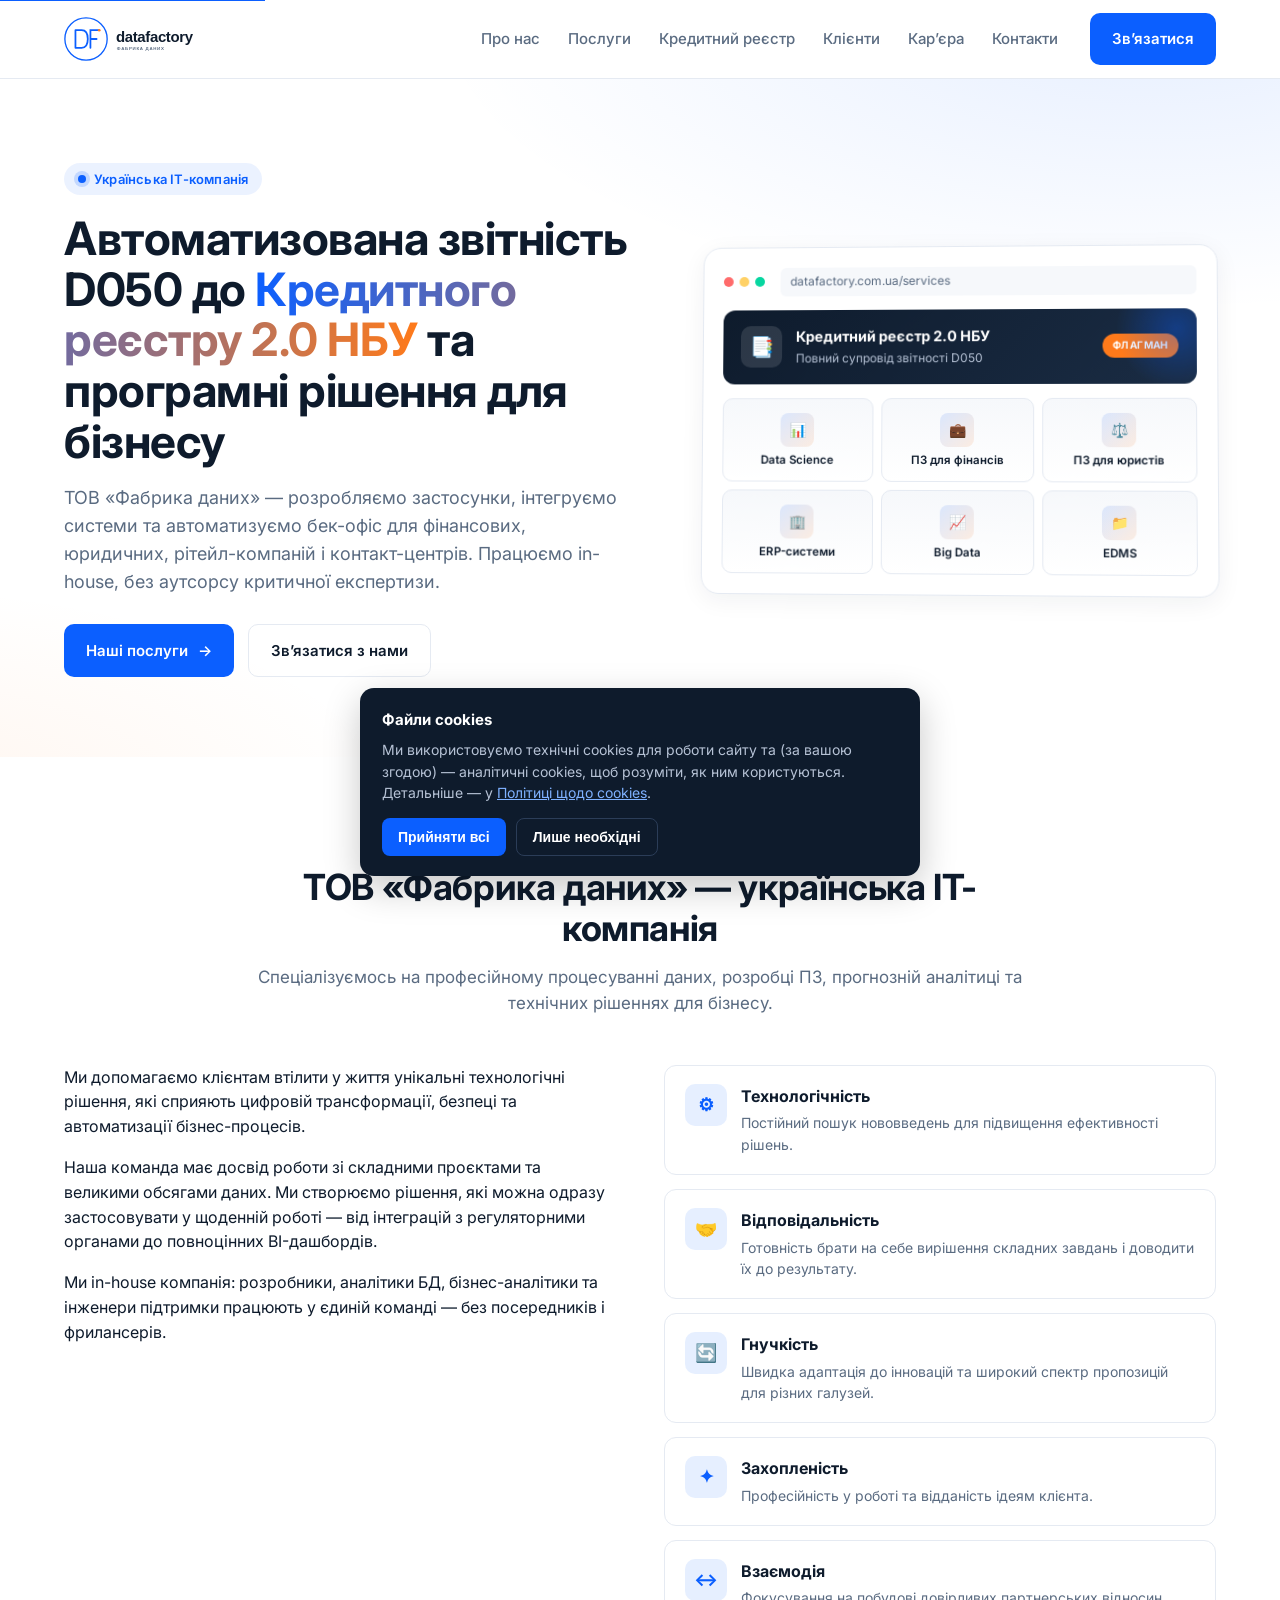
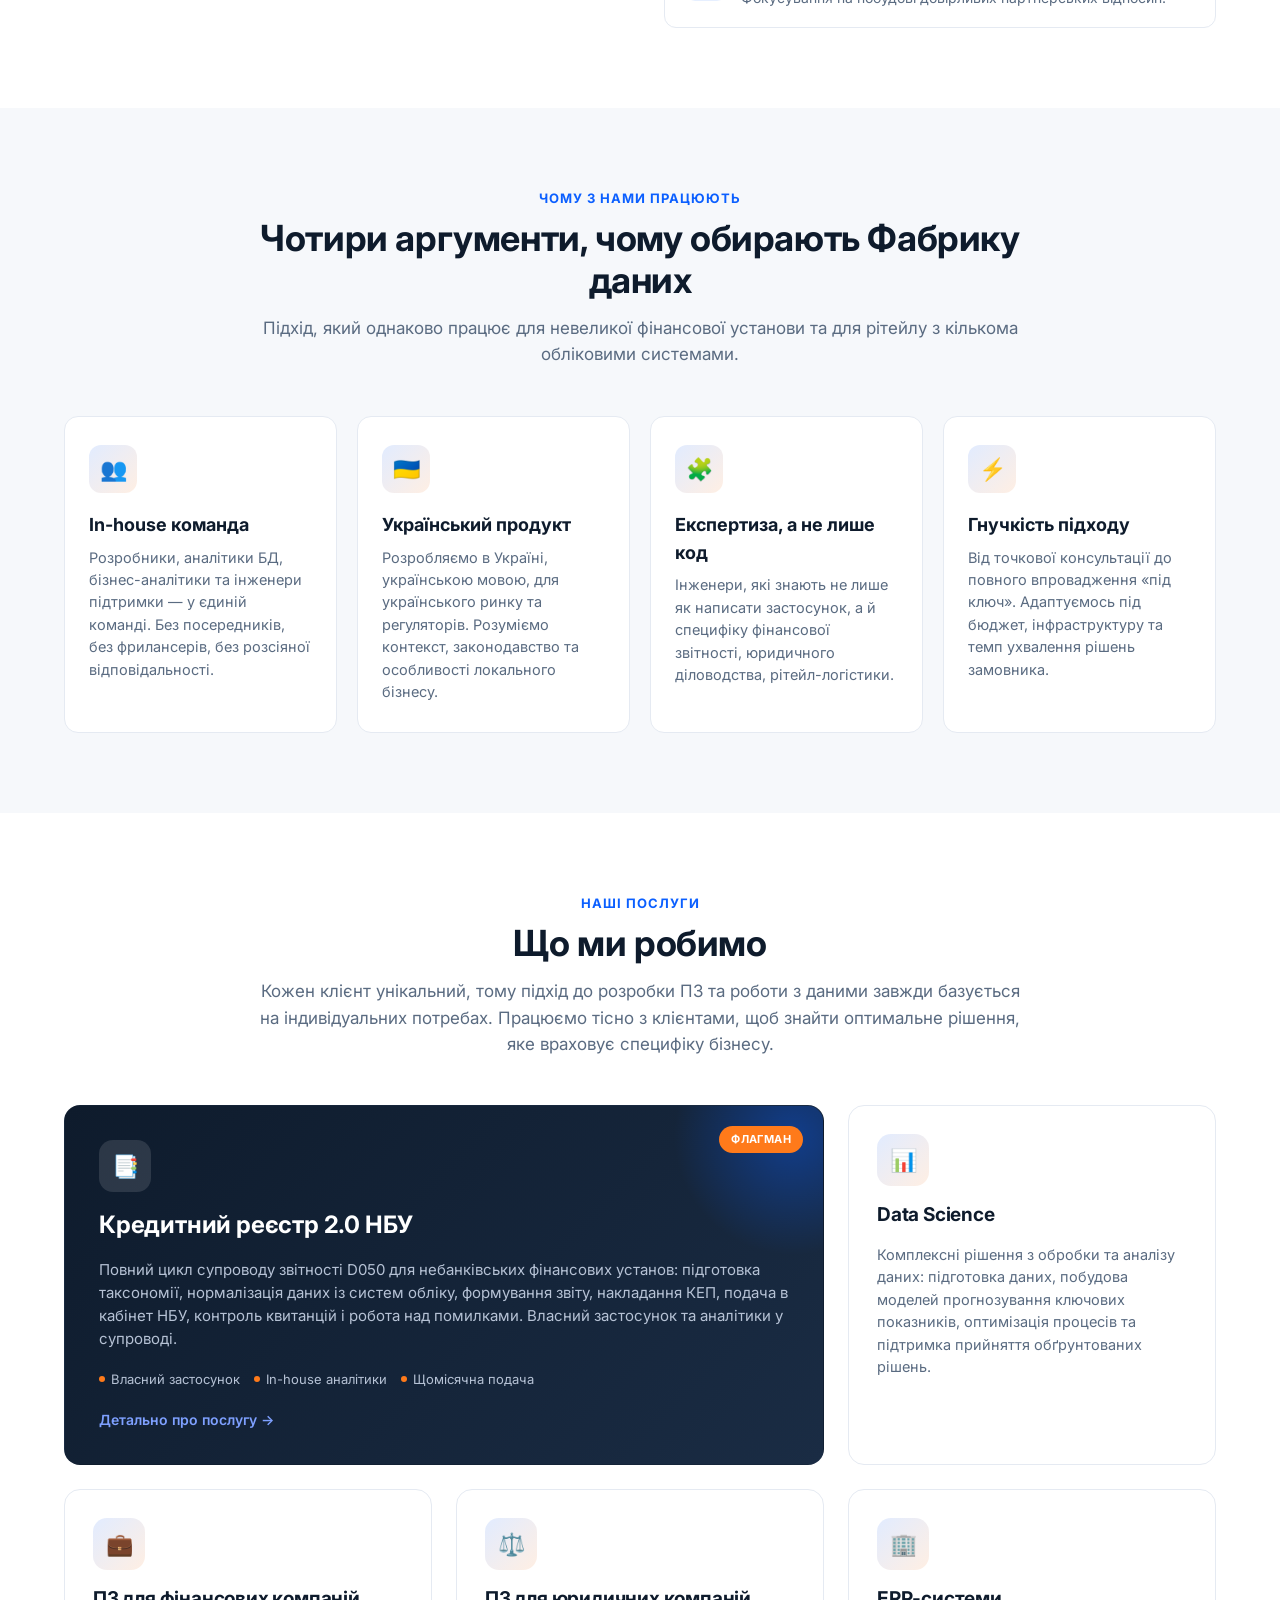
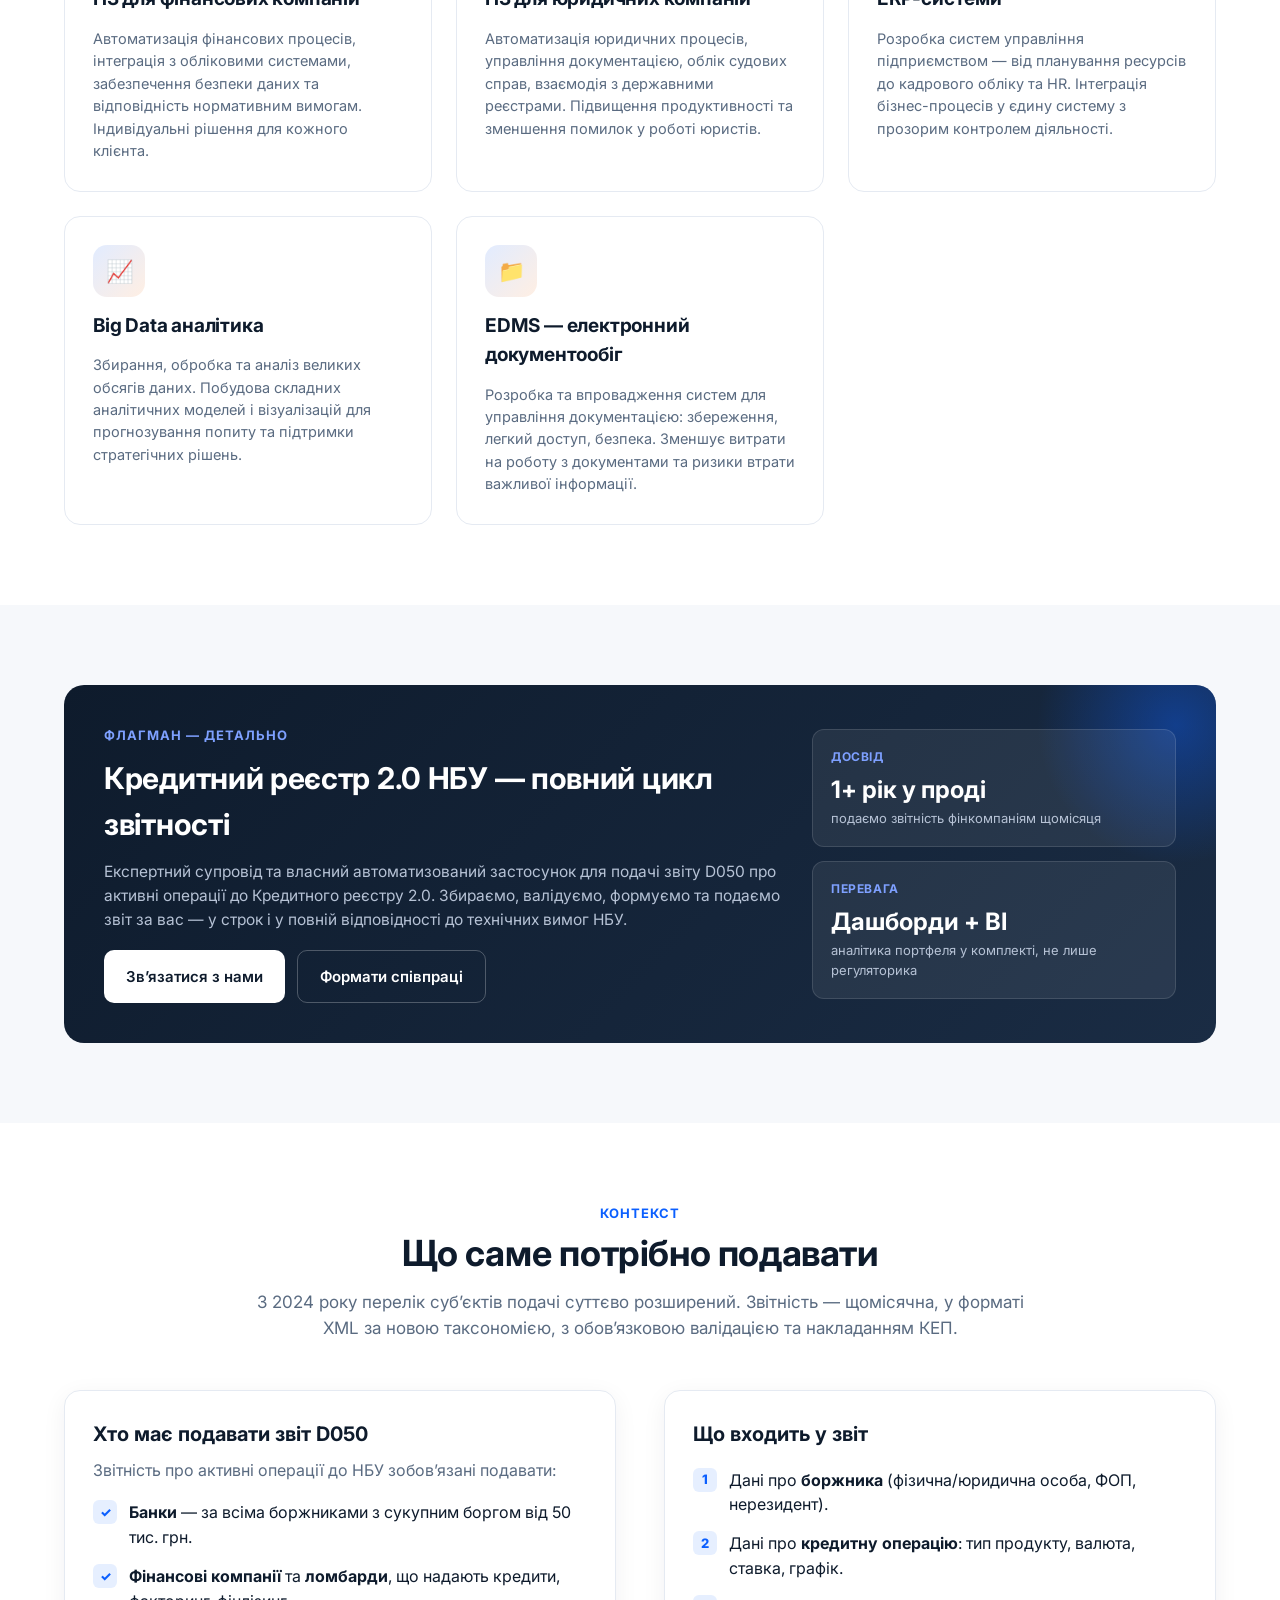
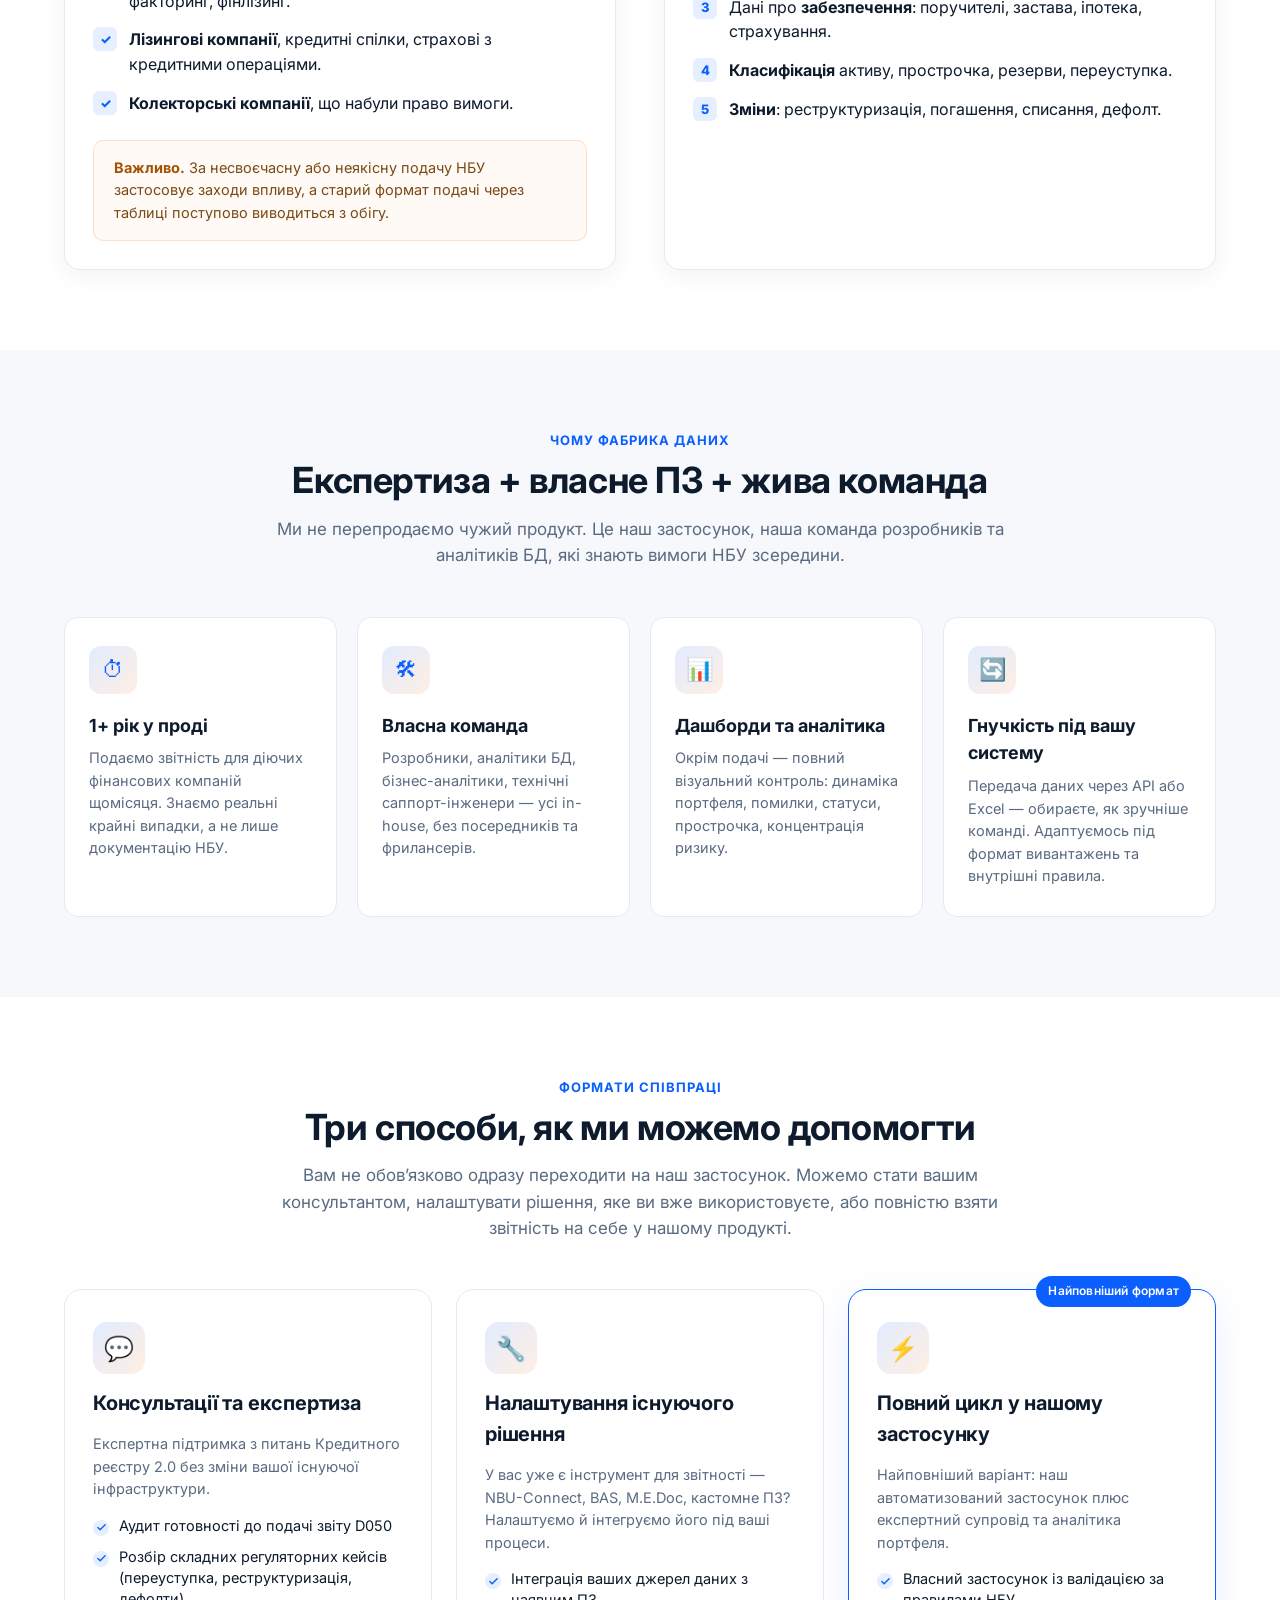
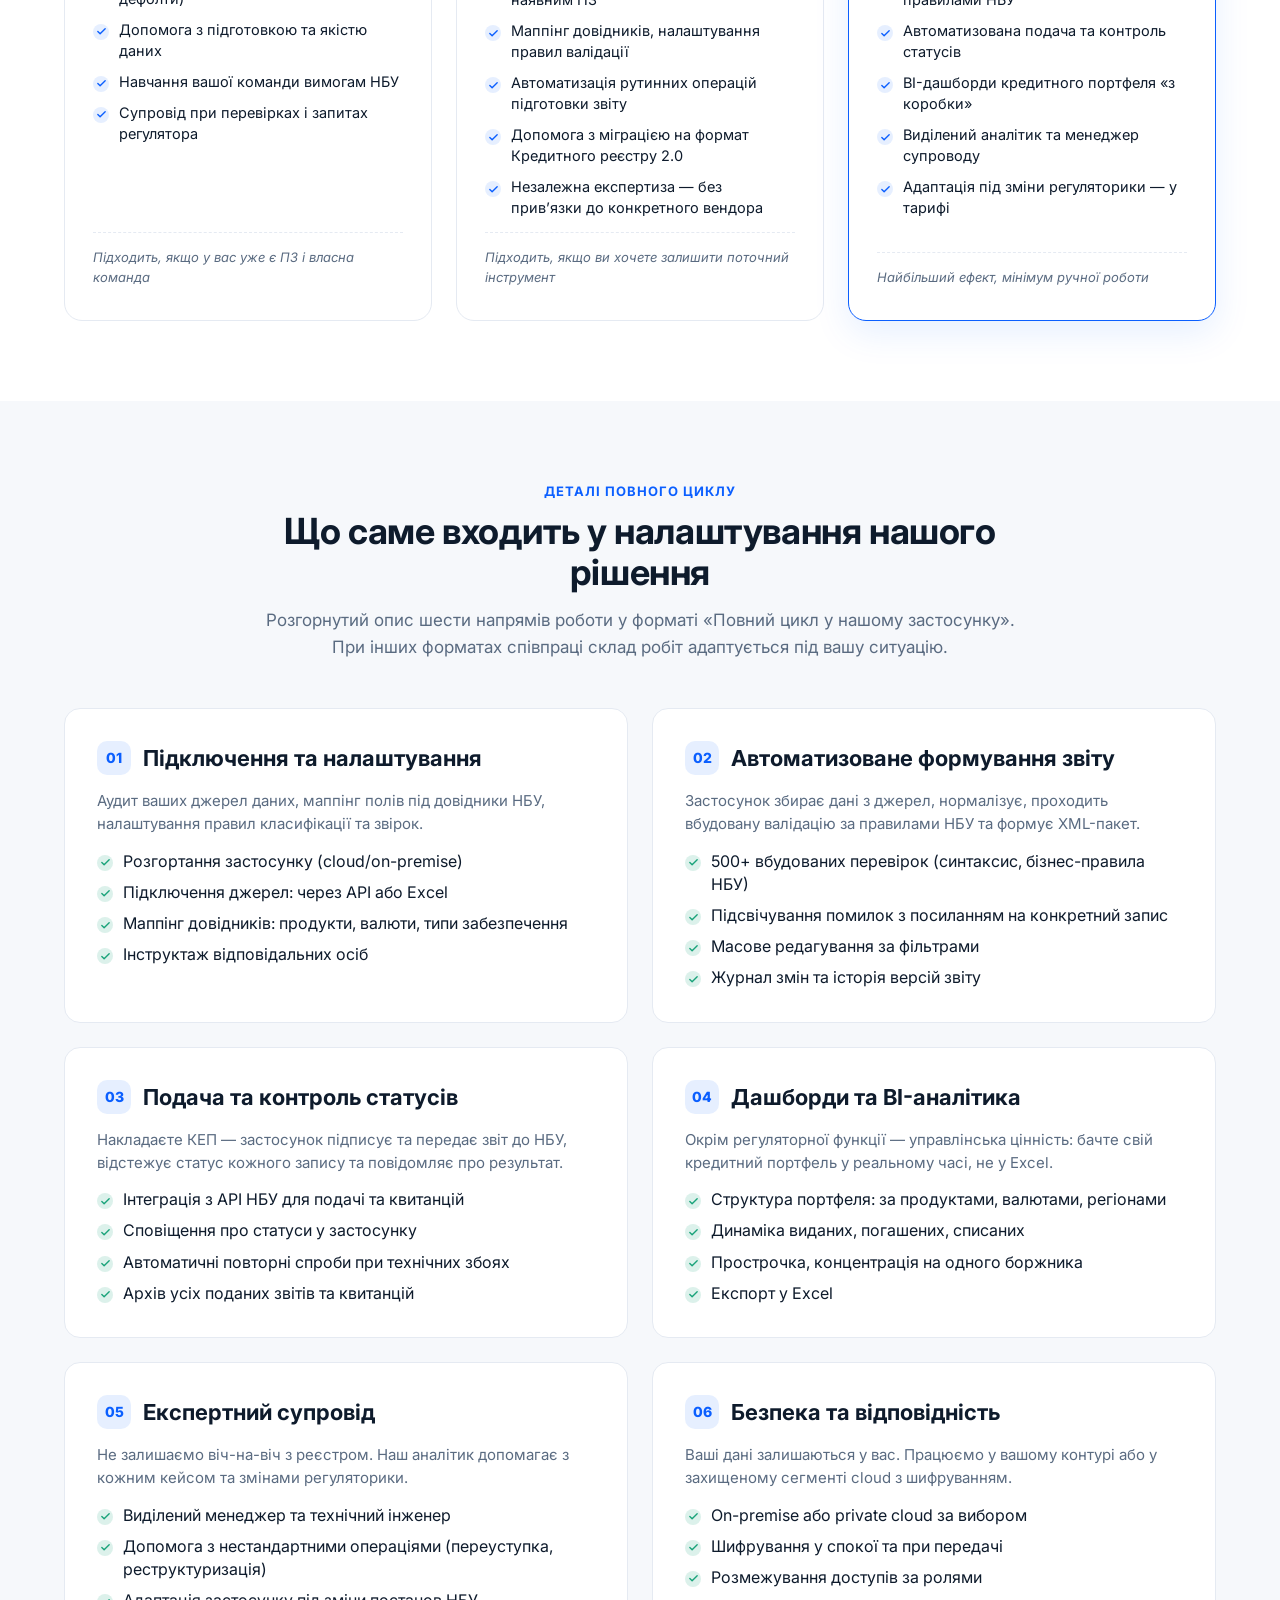
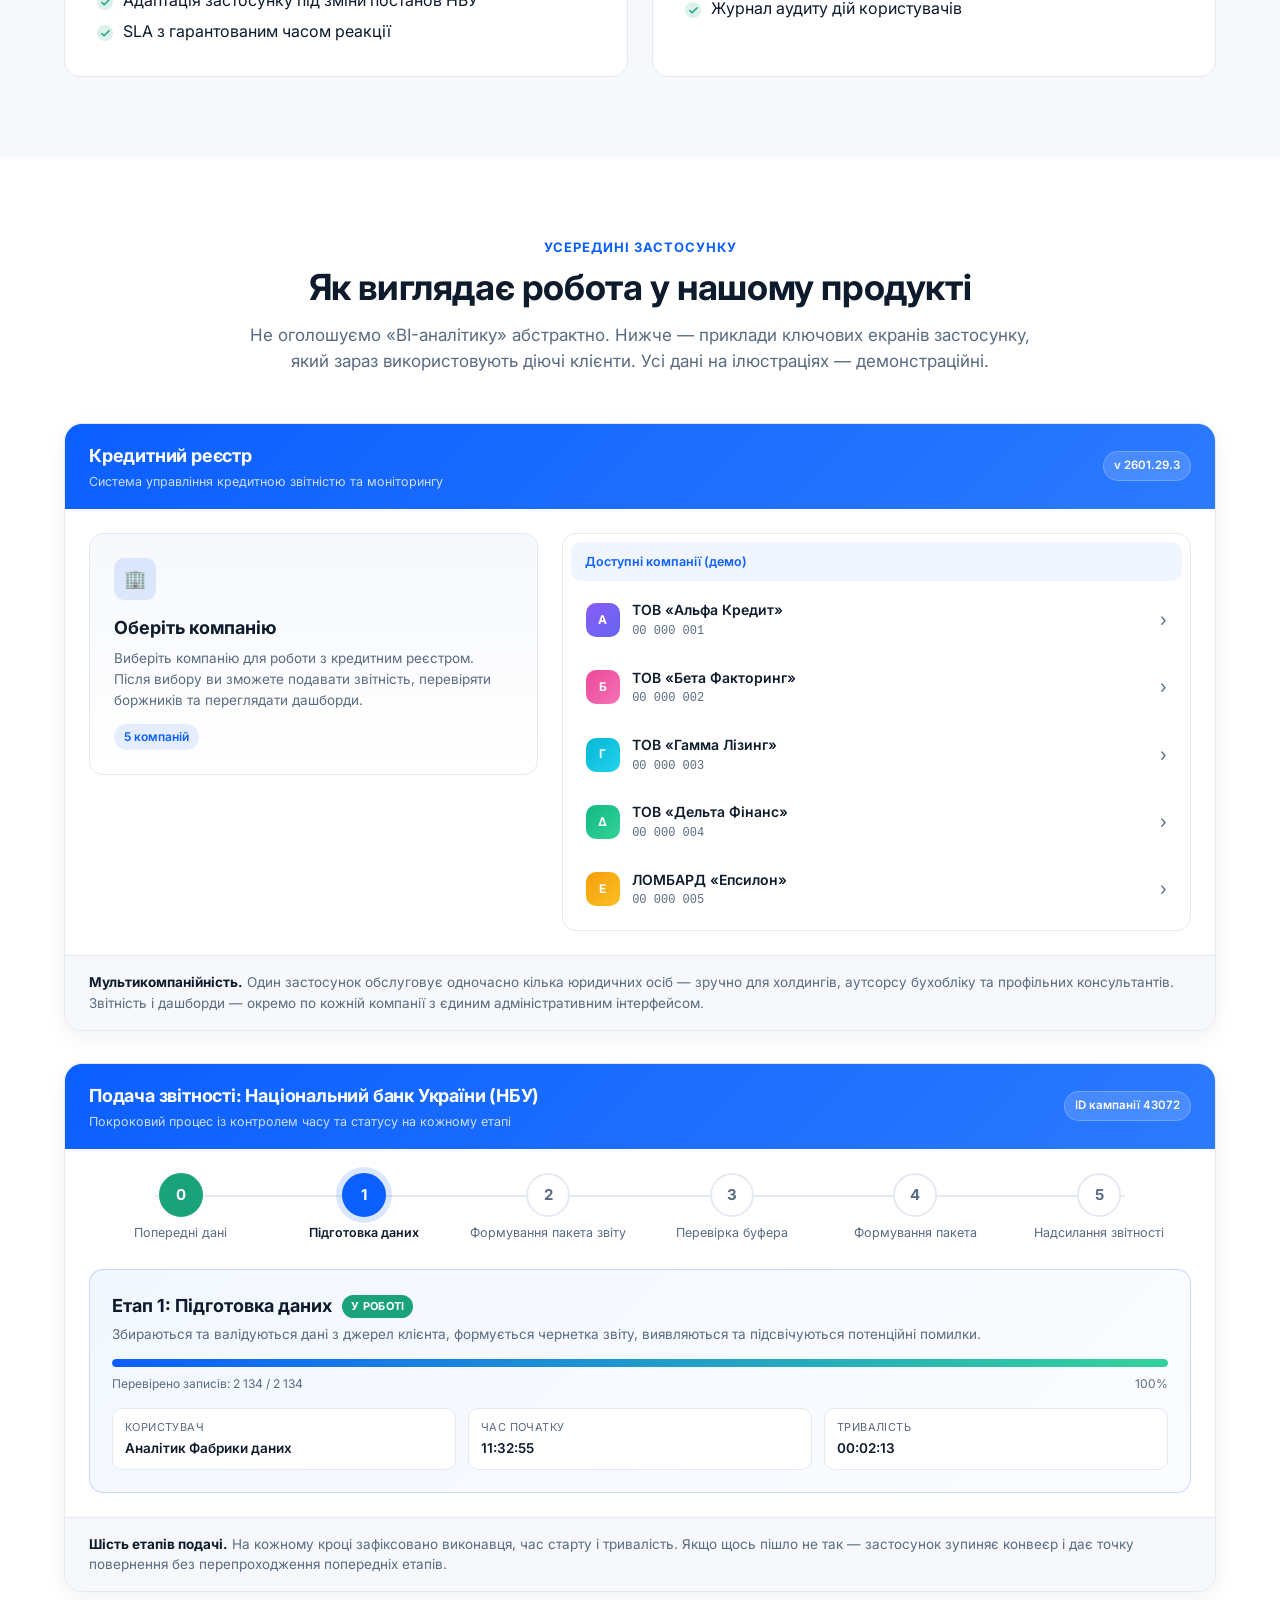
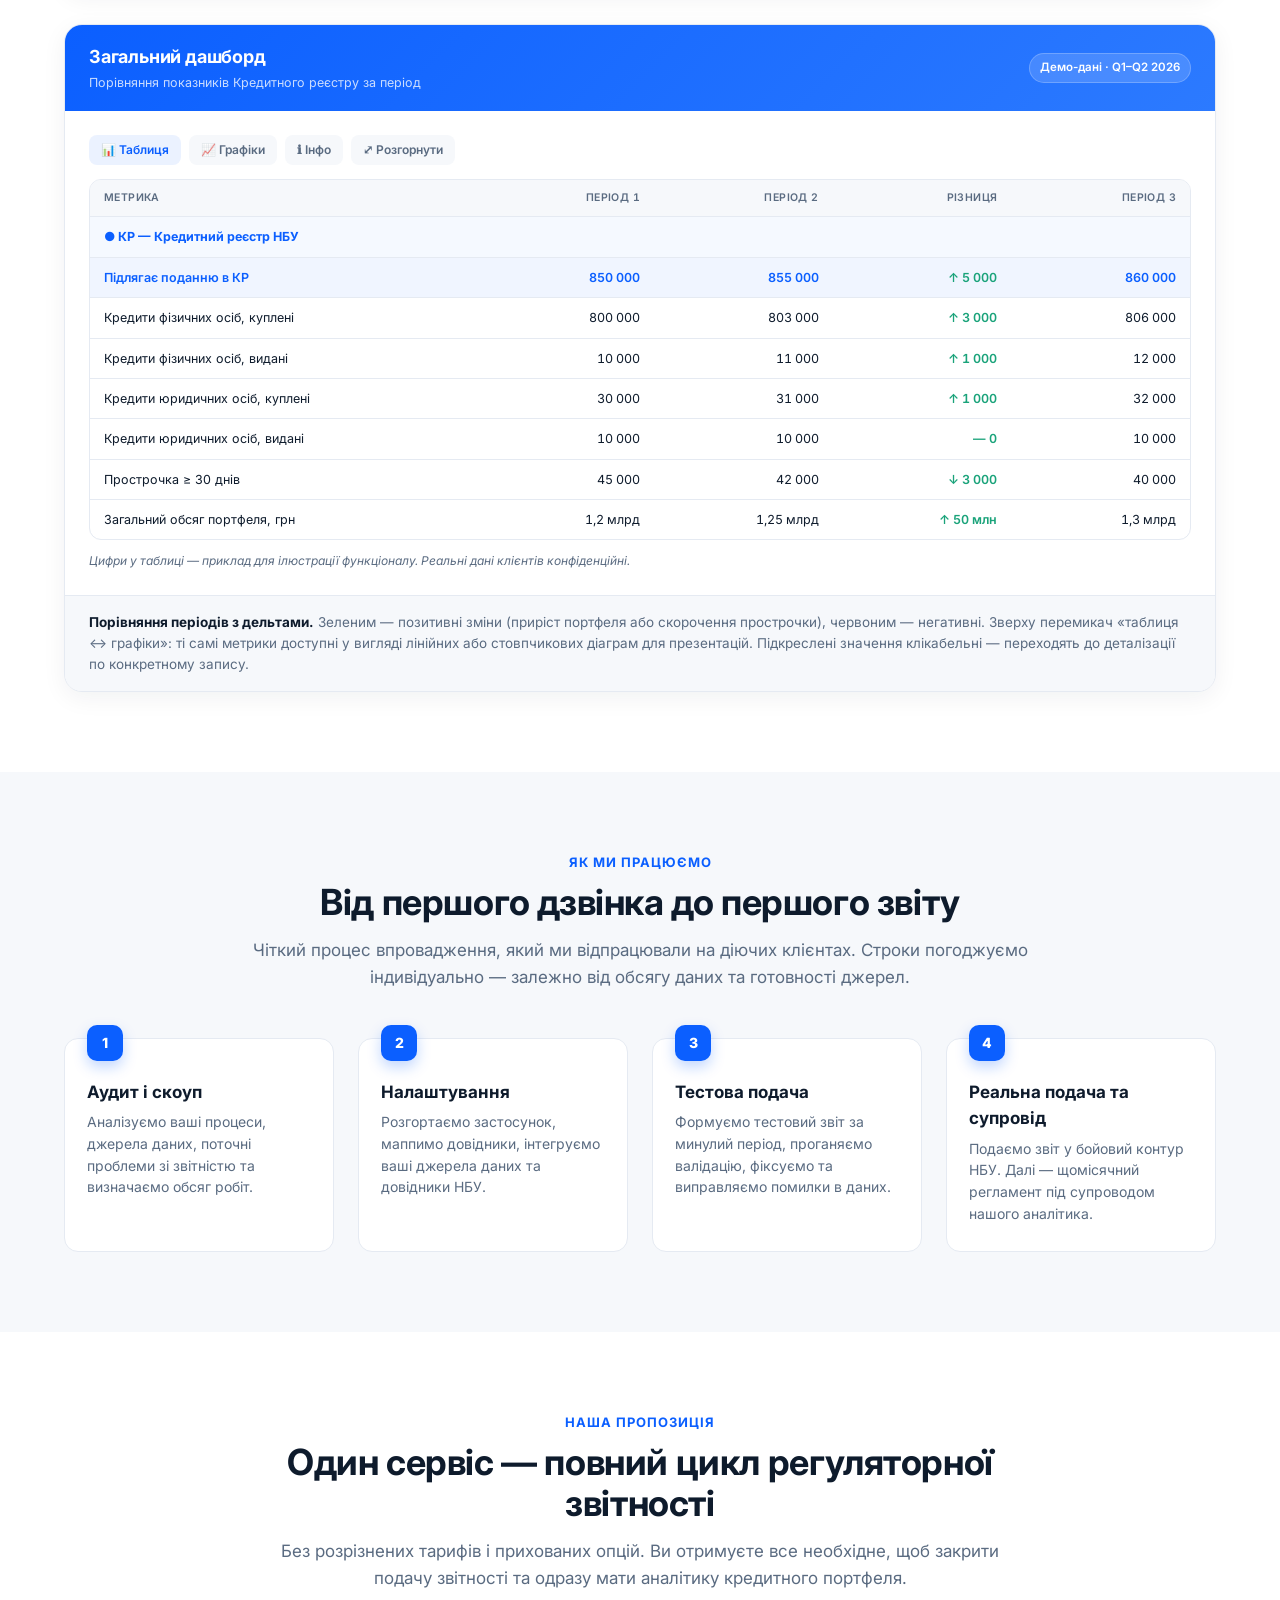
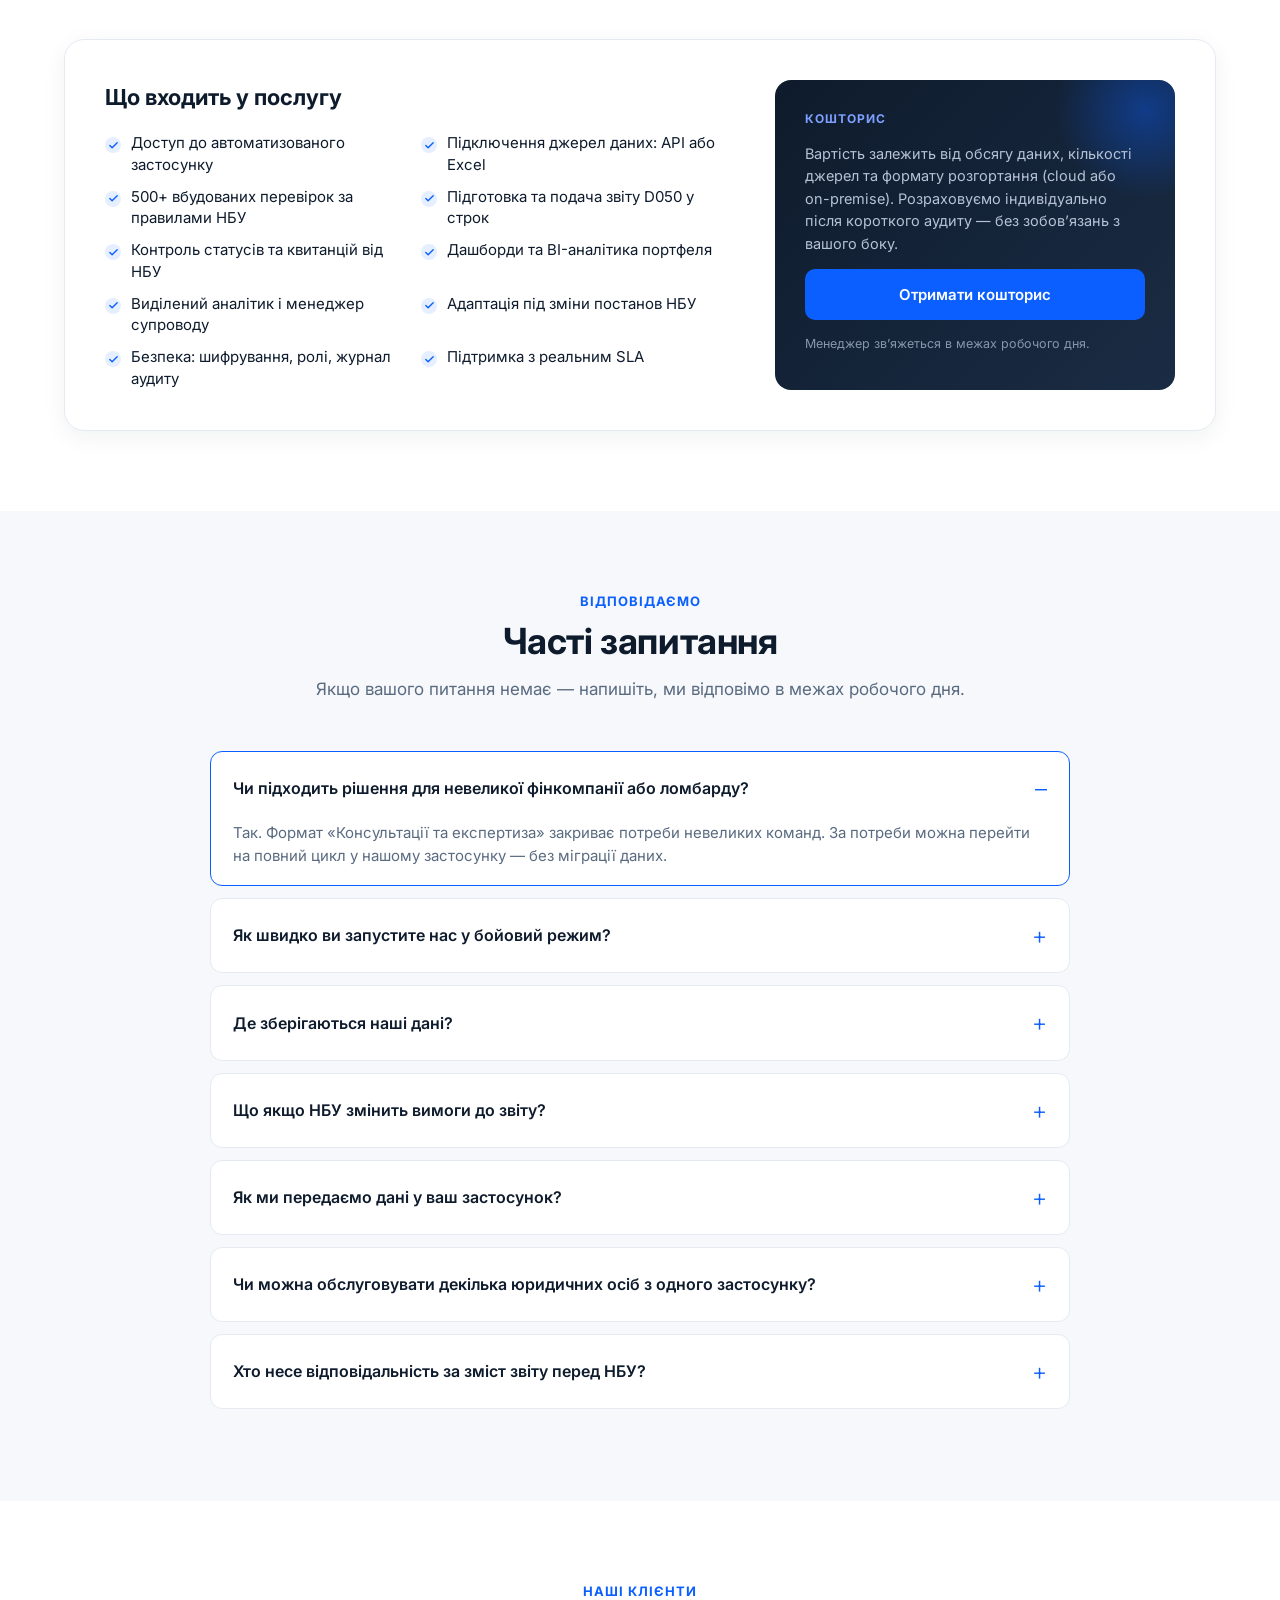
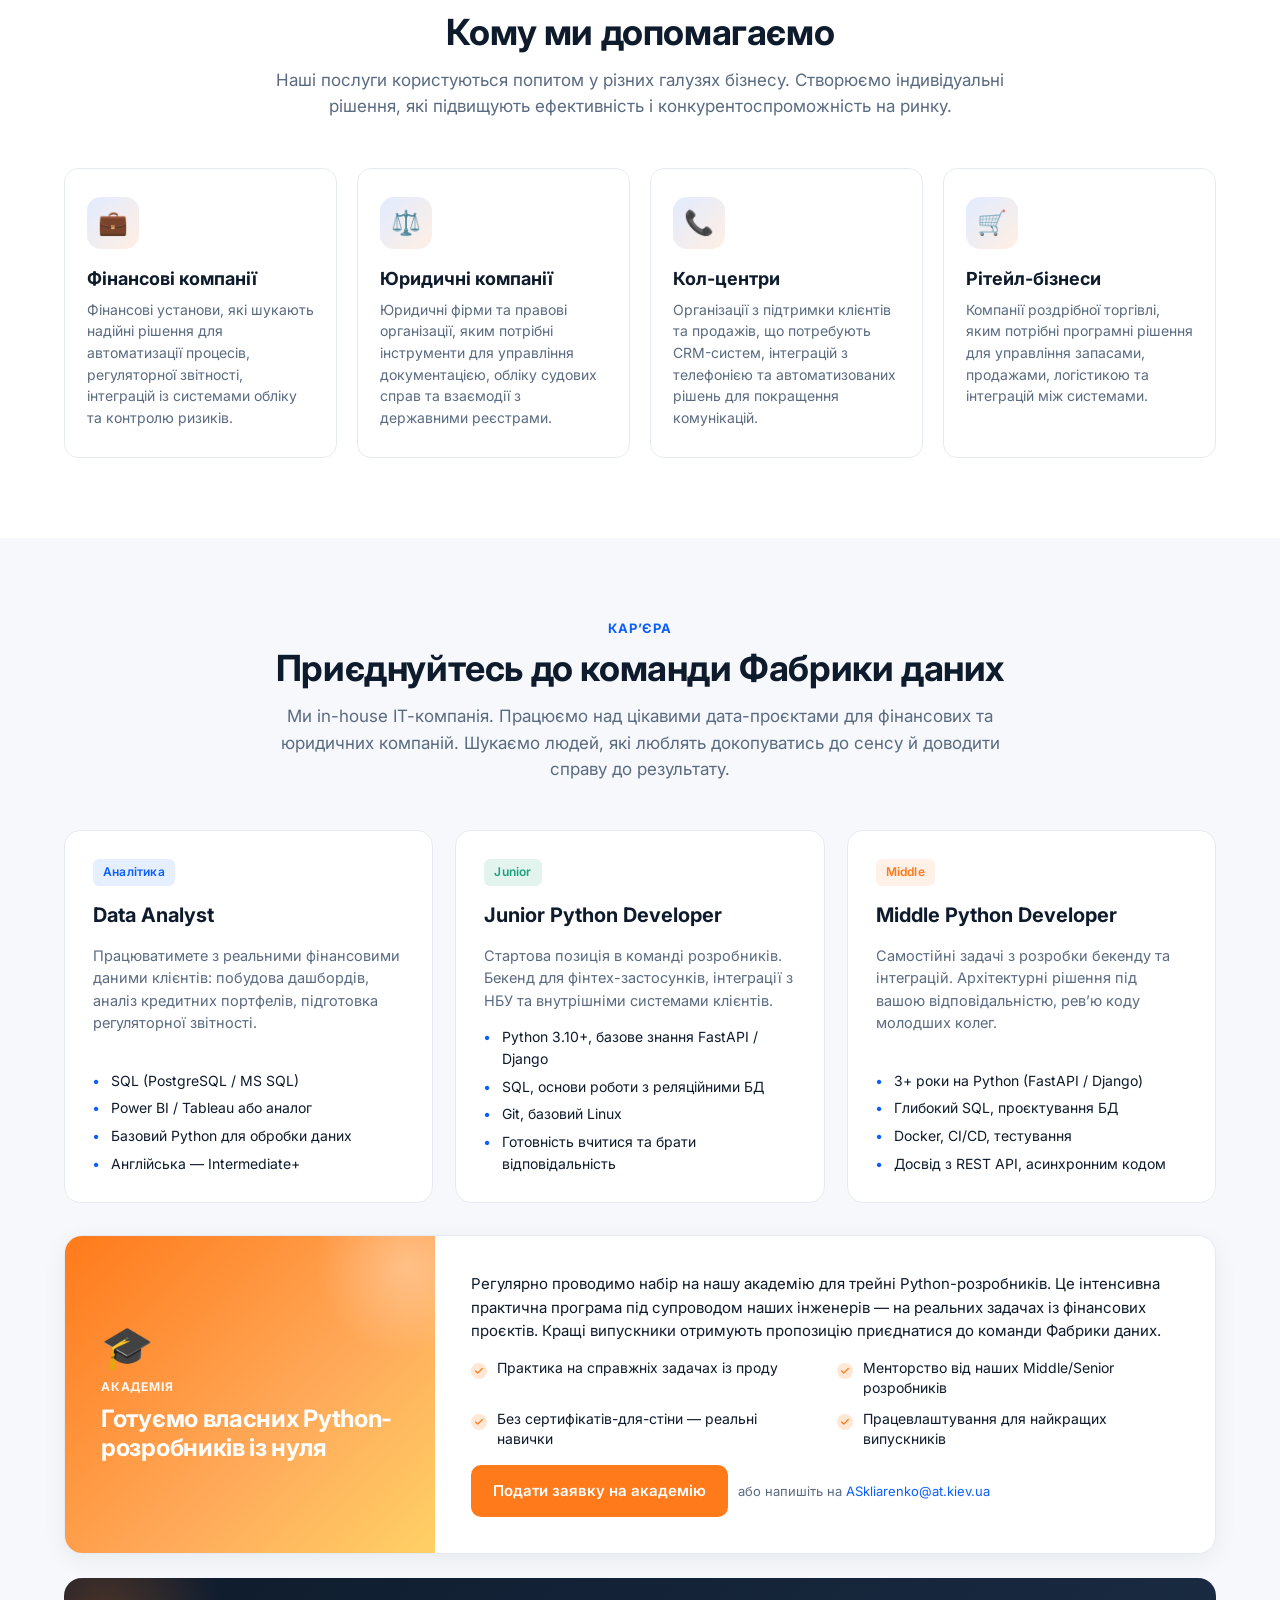
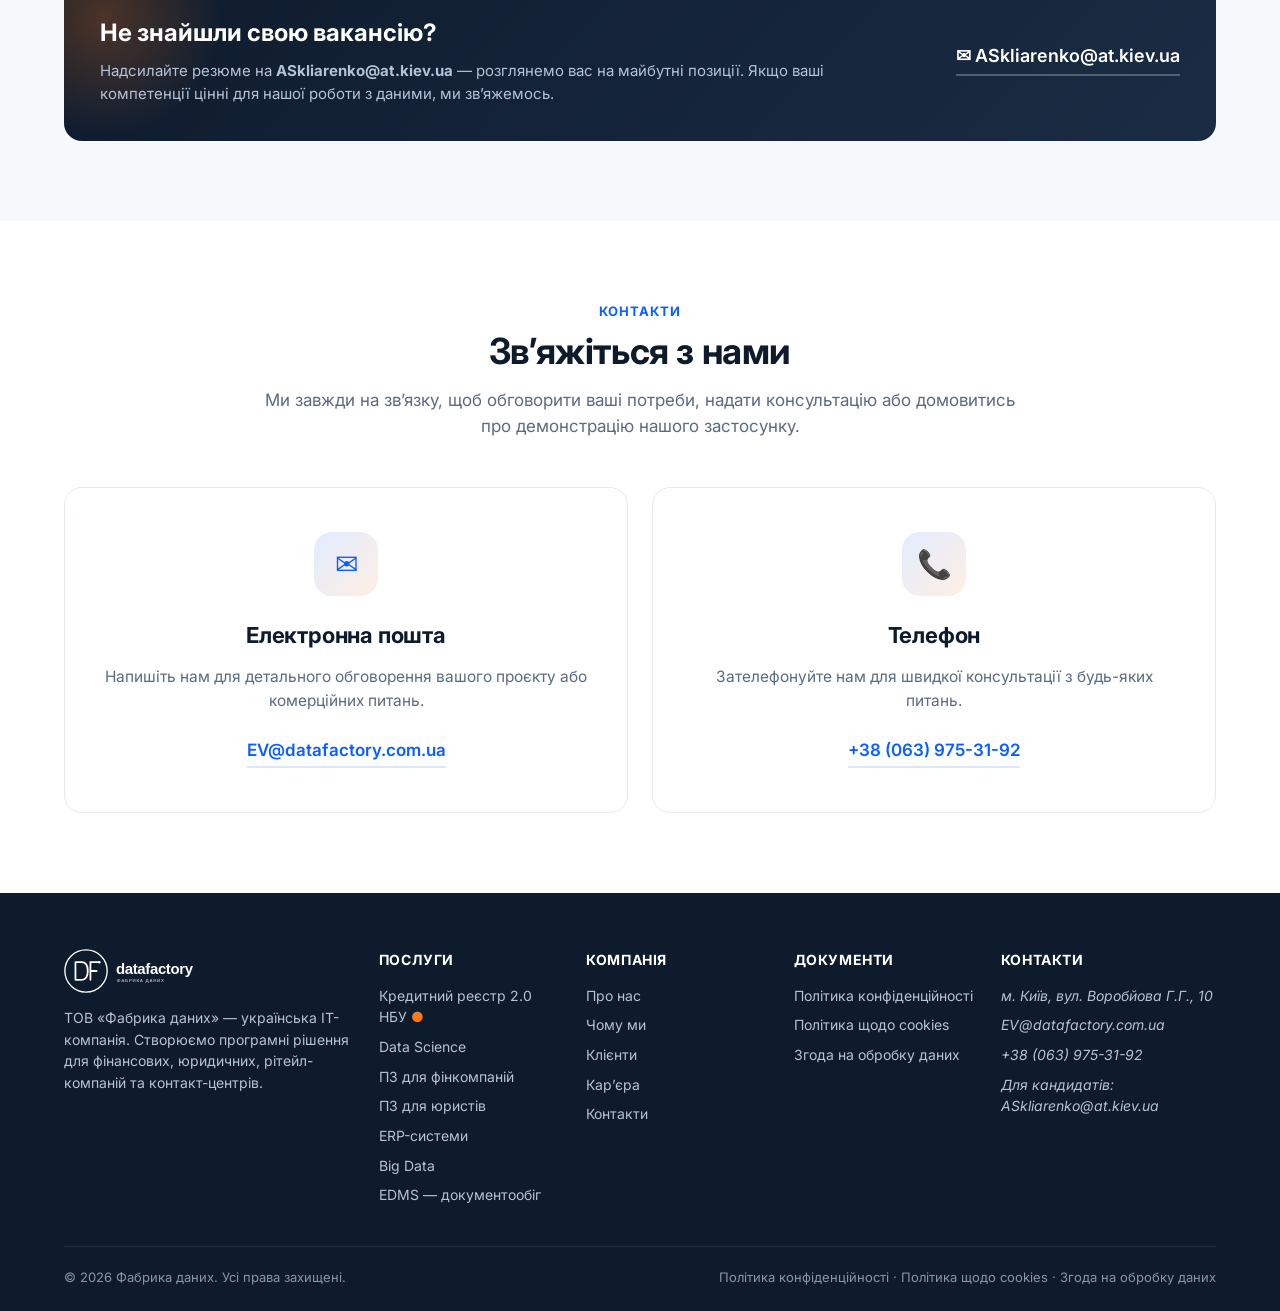
==== commit e6ae011a: "seo: align H1 with primary keyword — Кредитний реєстр 2.0 НБУ" ====
--- a/index.html
+++ b/index.html
@@ -83,7 +83,7 @@
   <div class="container hero-grid">
     <div>
       <span class="badge"><span class="dot"></span>Українська ІТ-компанія</span>
-      <h1>Програмні рішення, робота з <span class="accent">даними</span> та автоматизація процесів</h1>
+      <h1>Автоматизована звітність D050 до <span class="accent">Кредитного реєстру 2.0 НБУ</span> та програмні рішення для бізнесу</h1>
       <p class="lead">
         ТОВ «Фабрика даних» — розробляємо застосунки, інтегруємо системи та автоматизуємо
         бек-офіс для фінансових, юридичних, рітейл-компаній і контакт-центрів. Працюємо
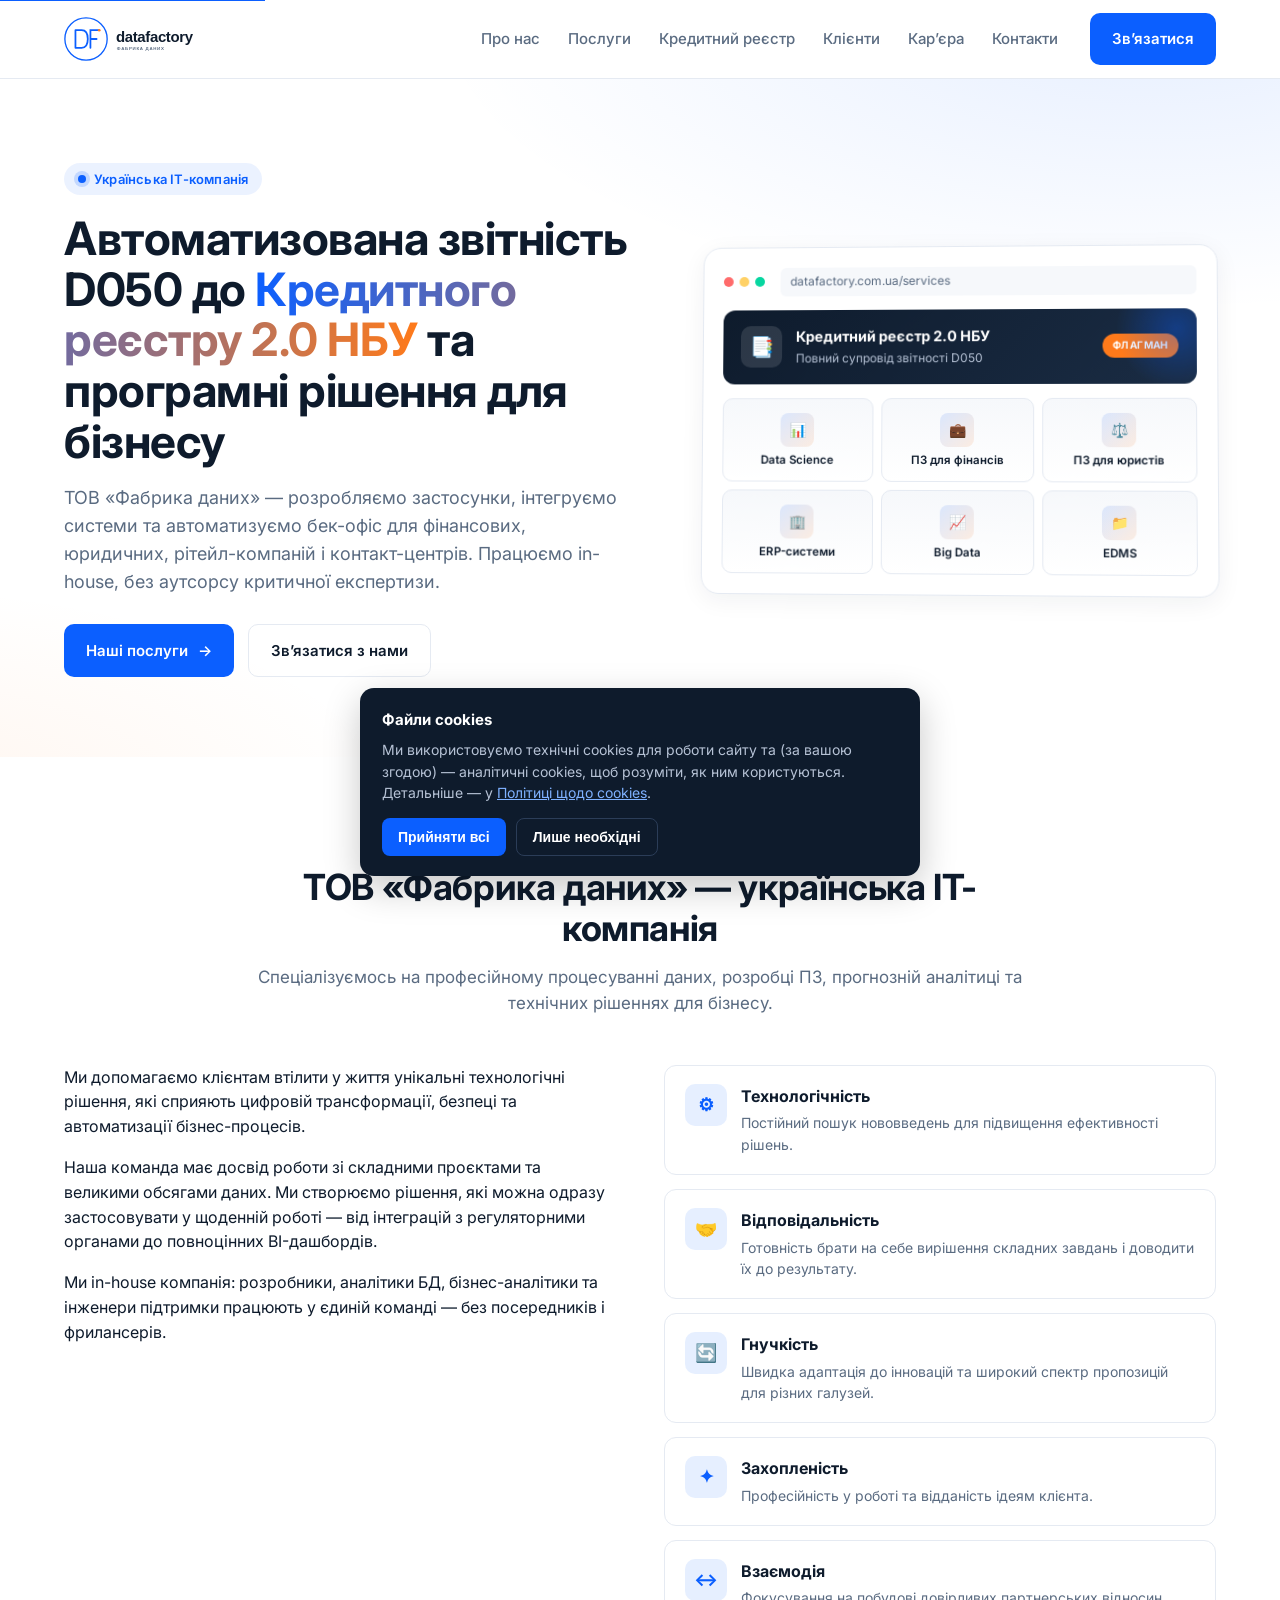
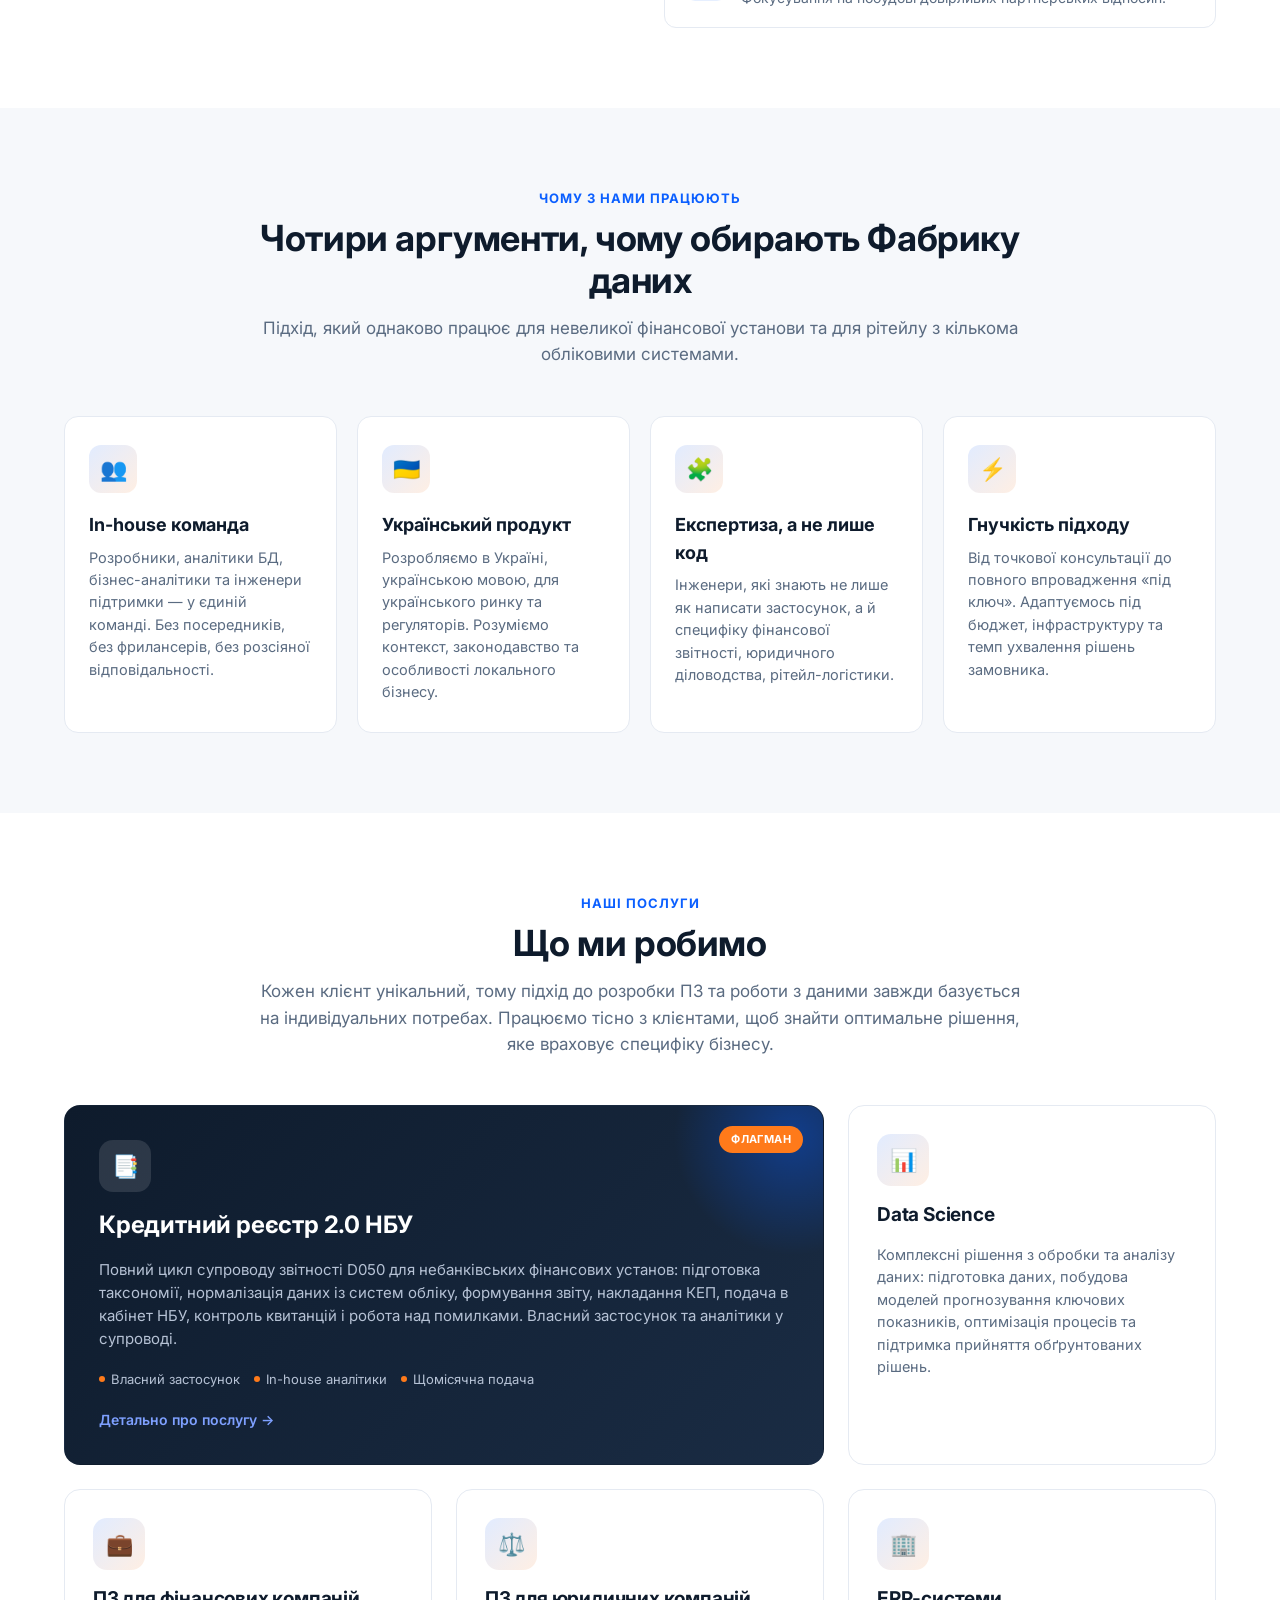
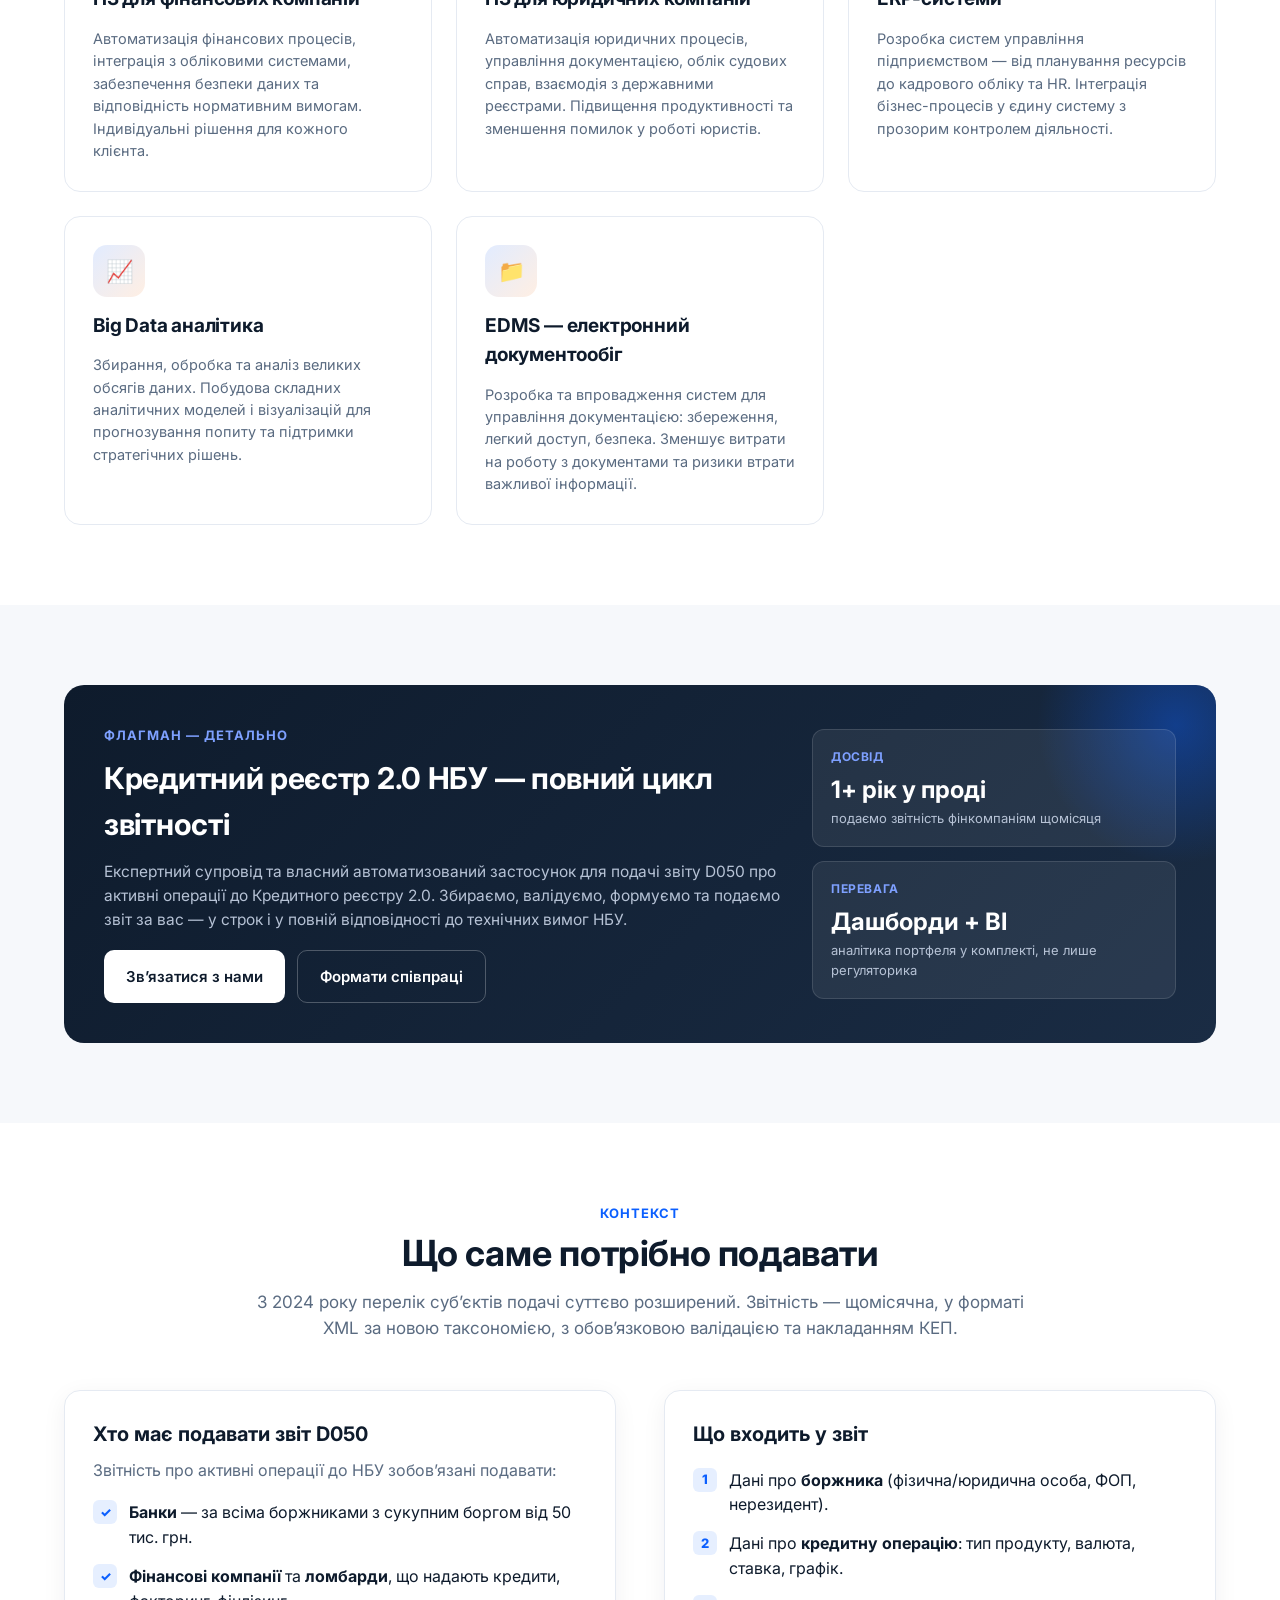
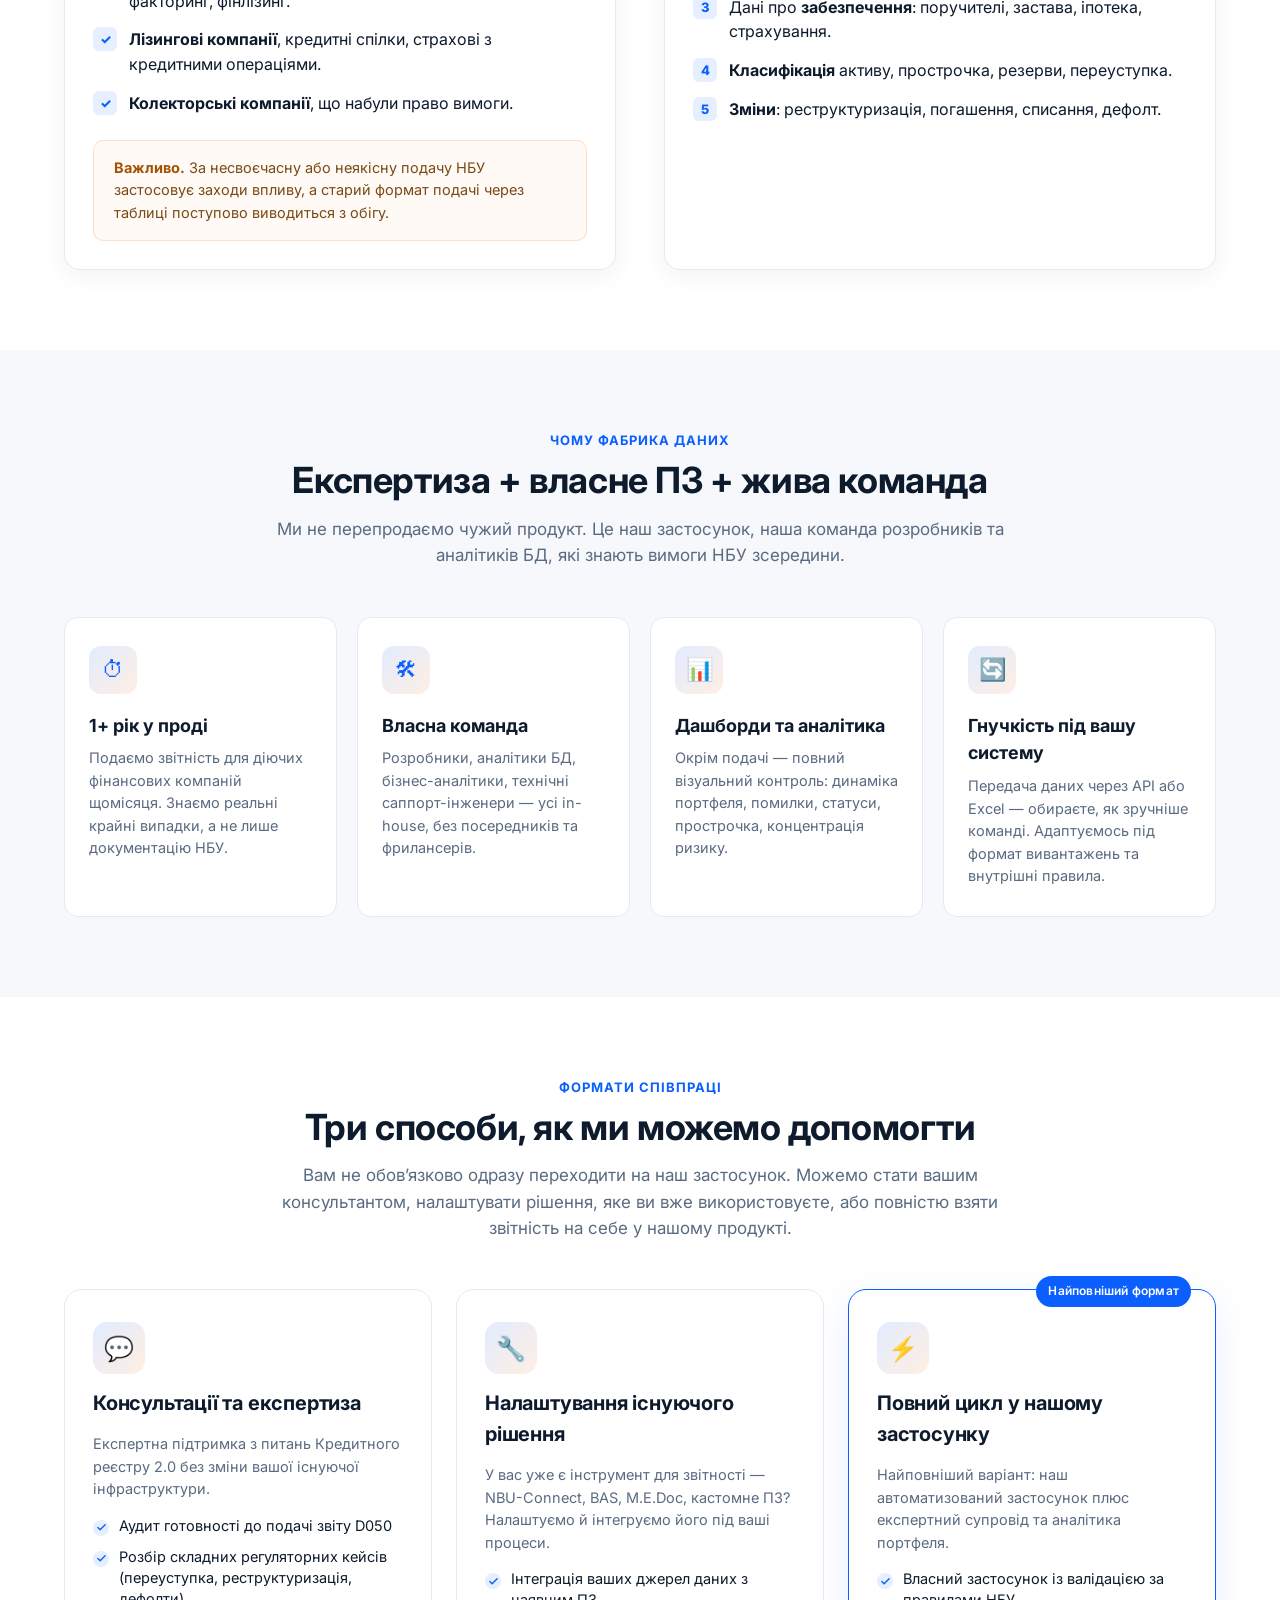
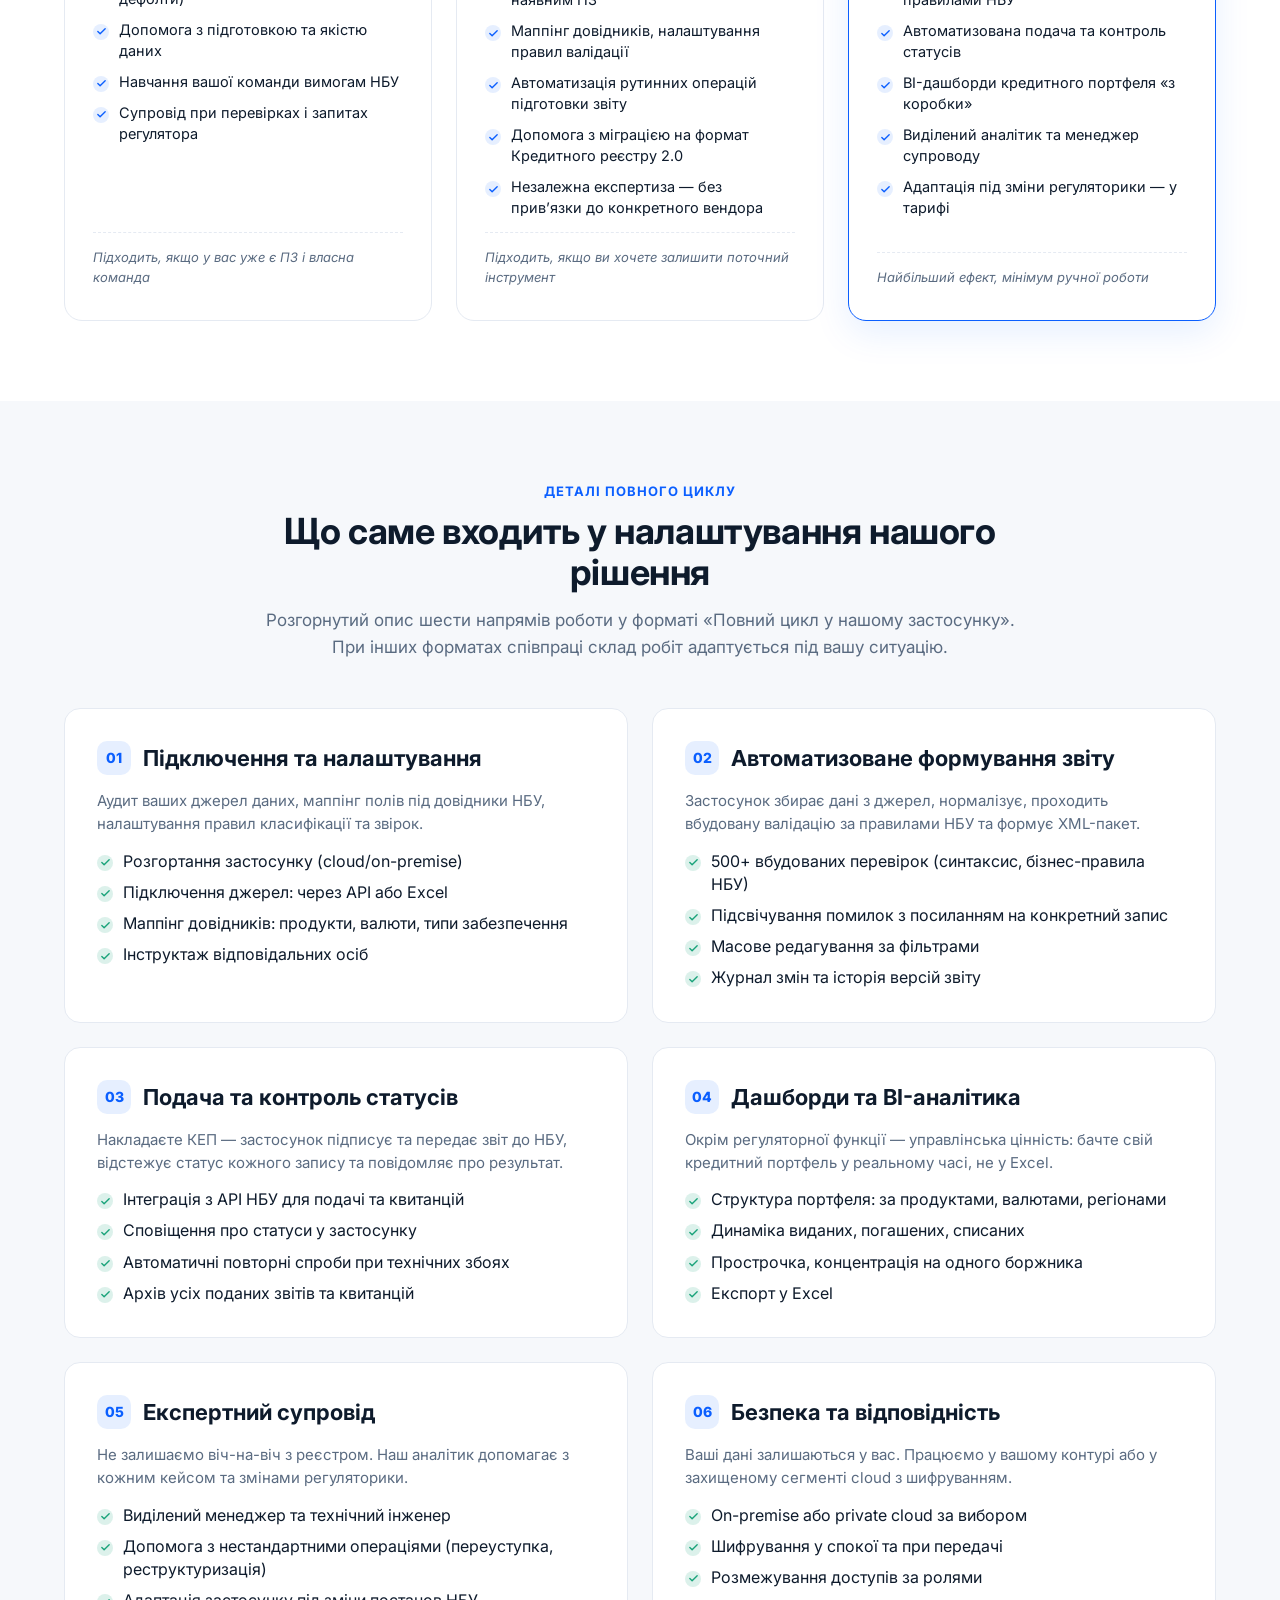
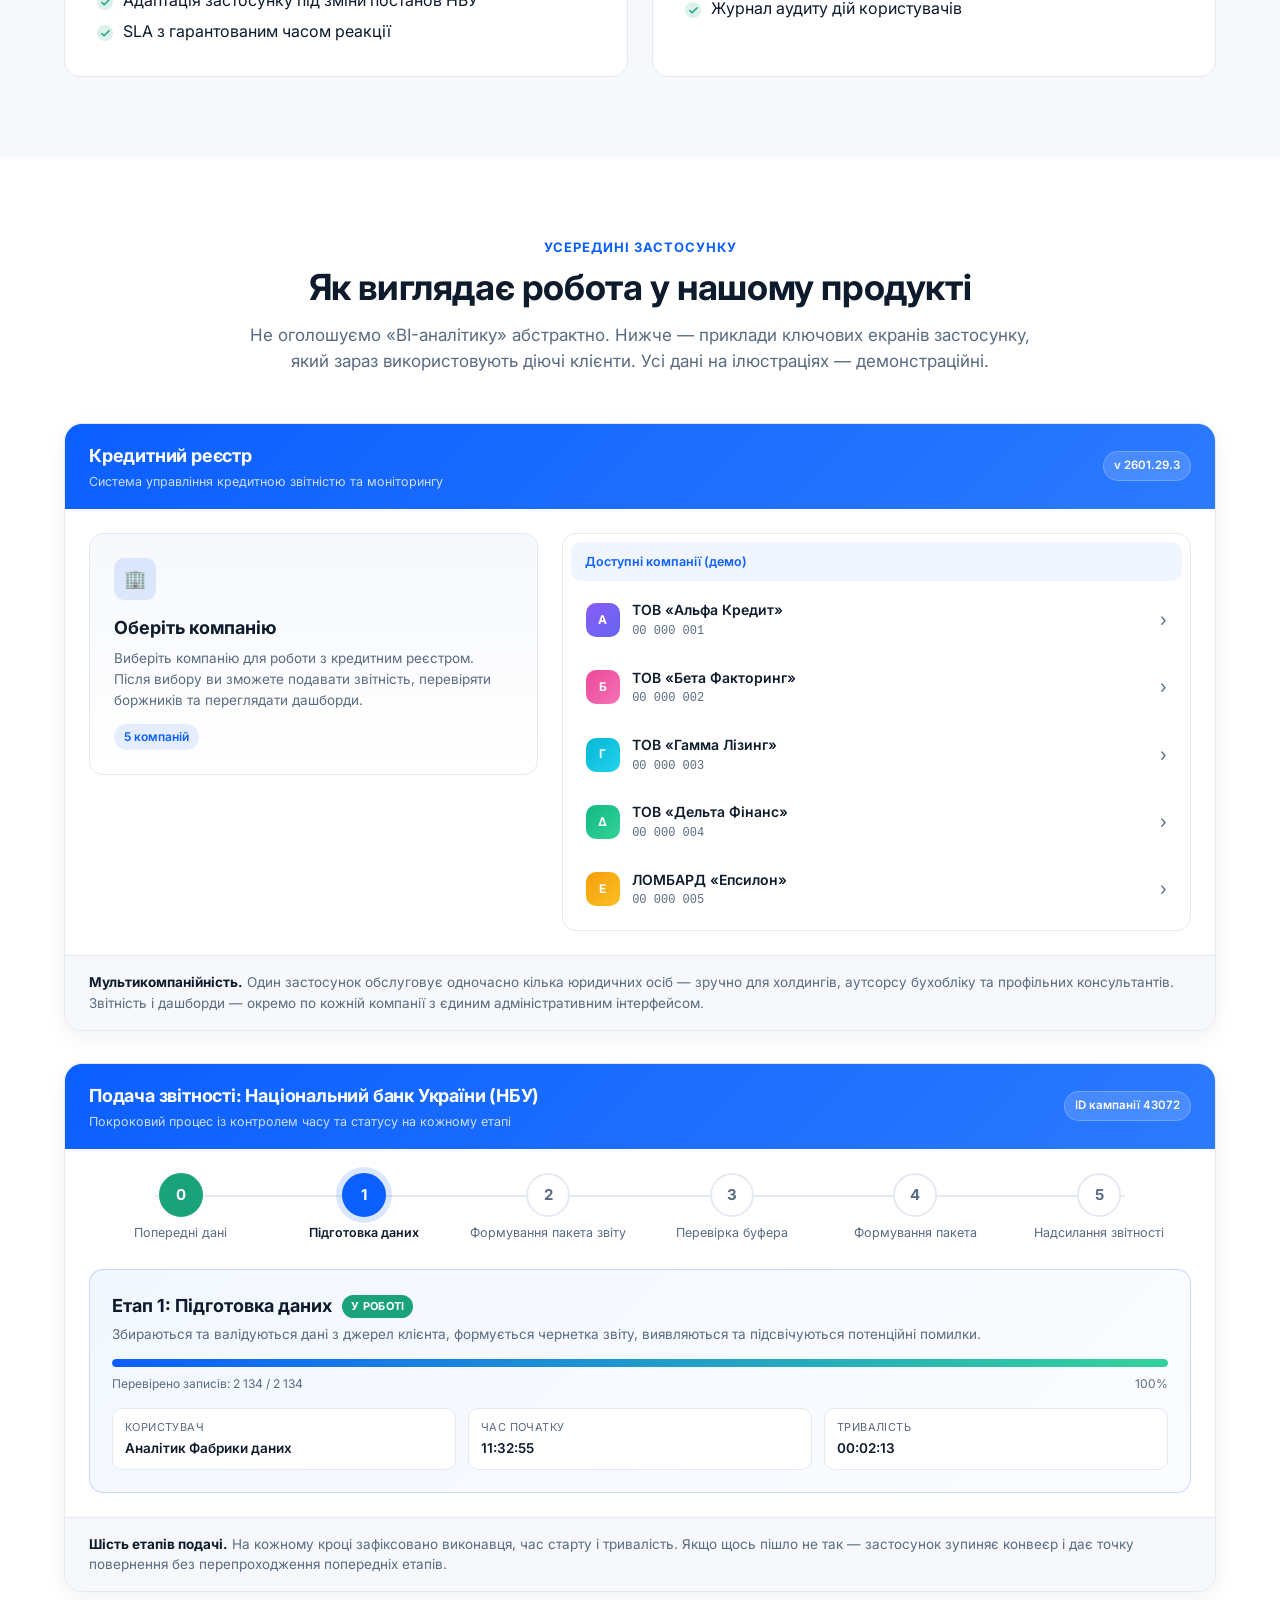
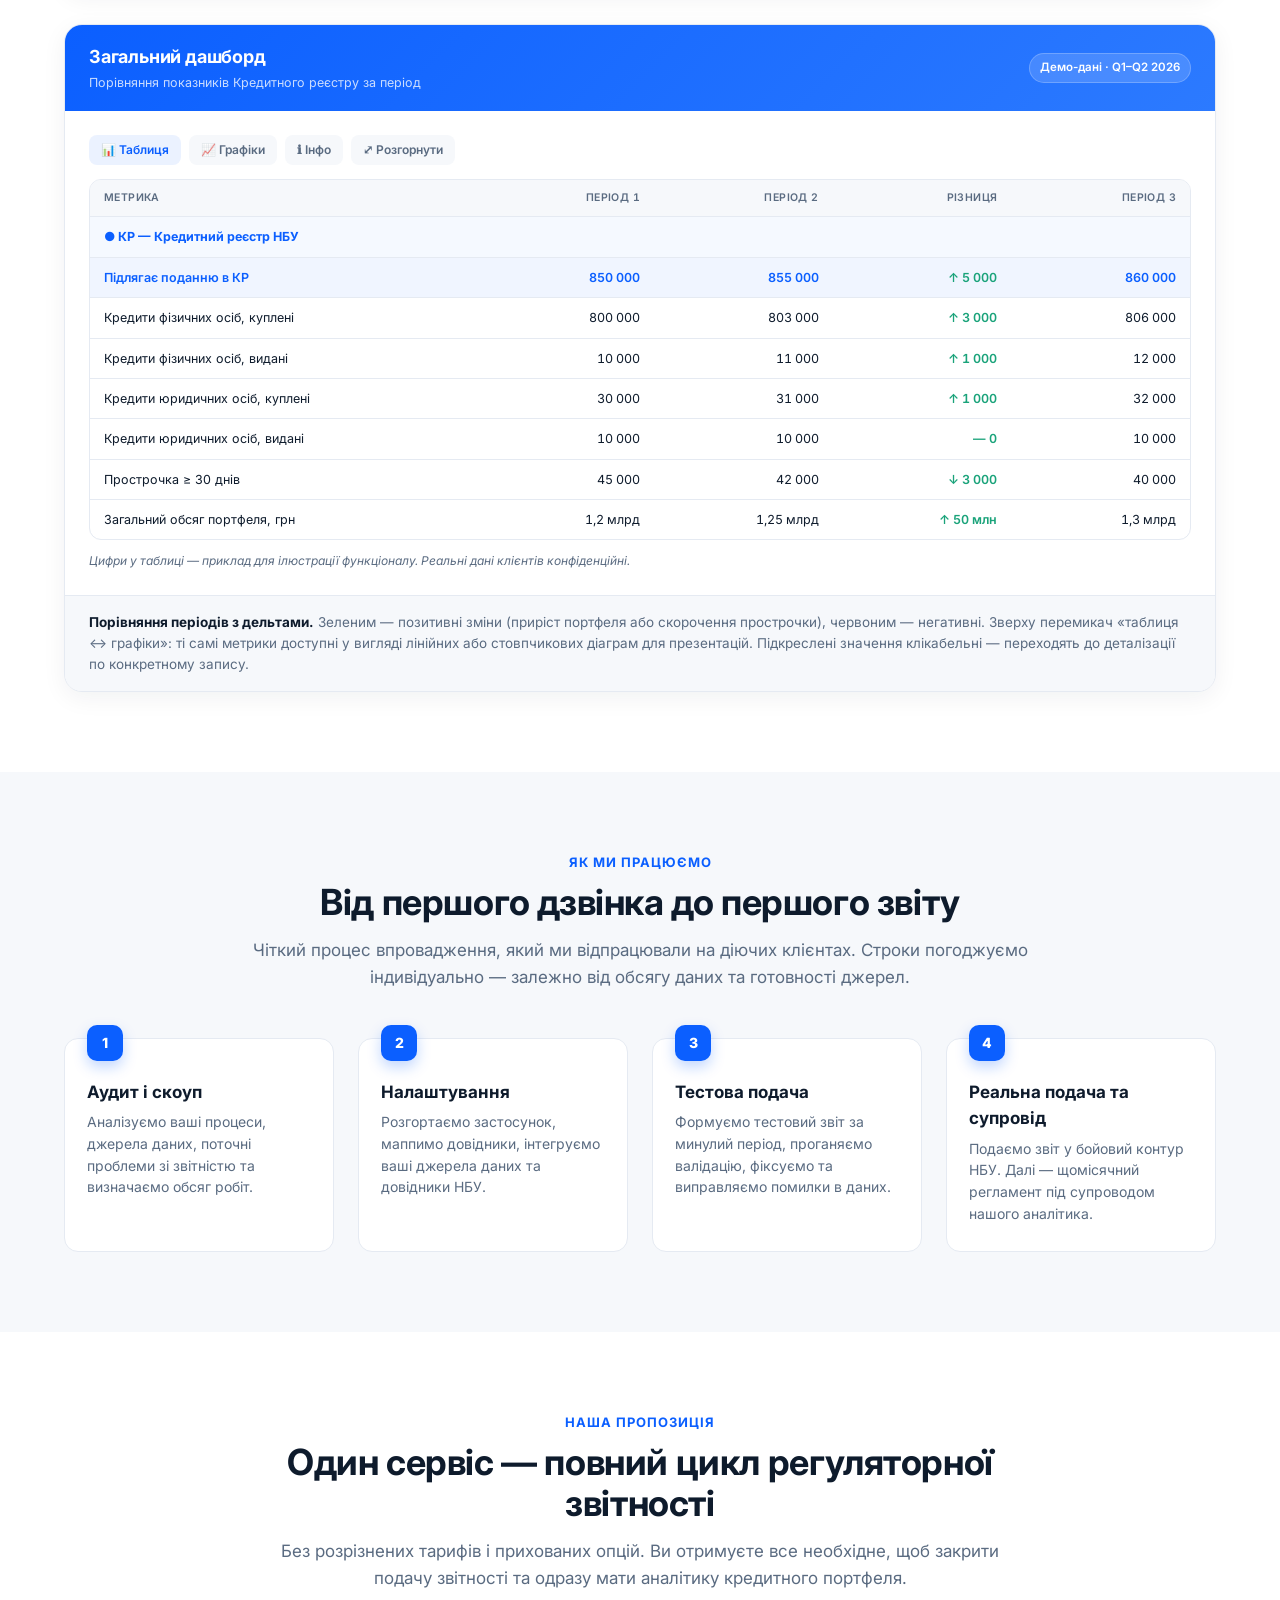
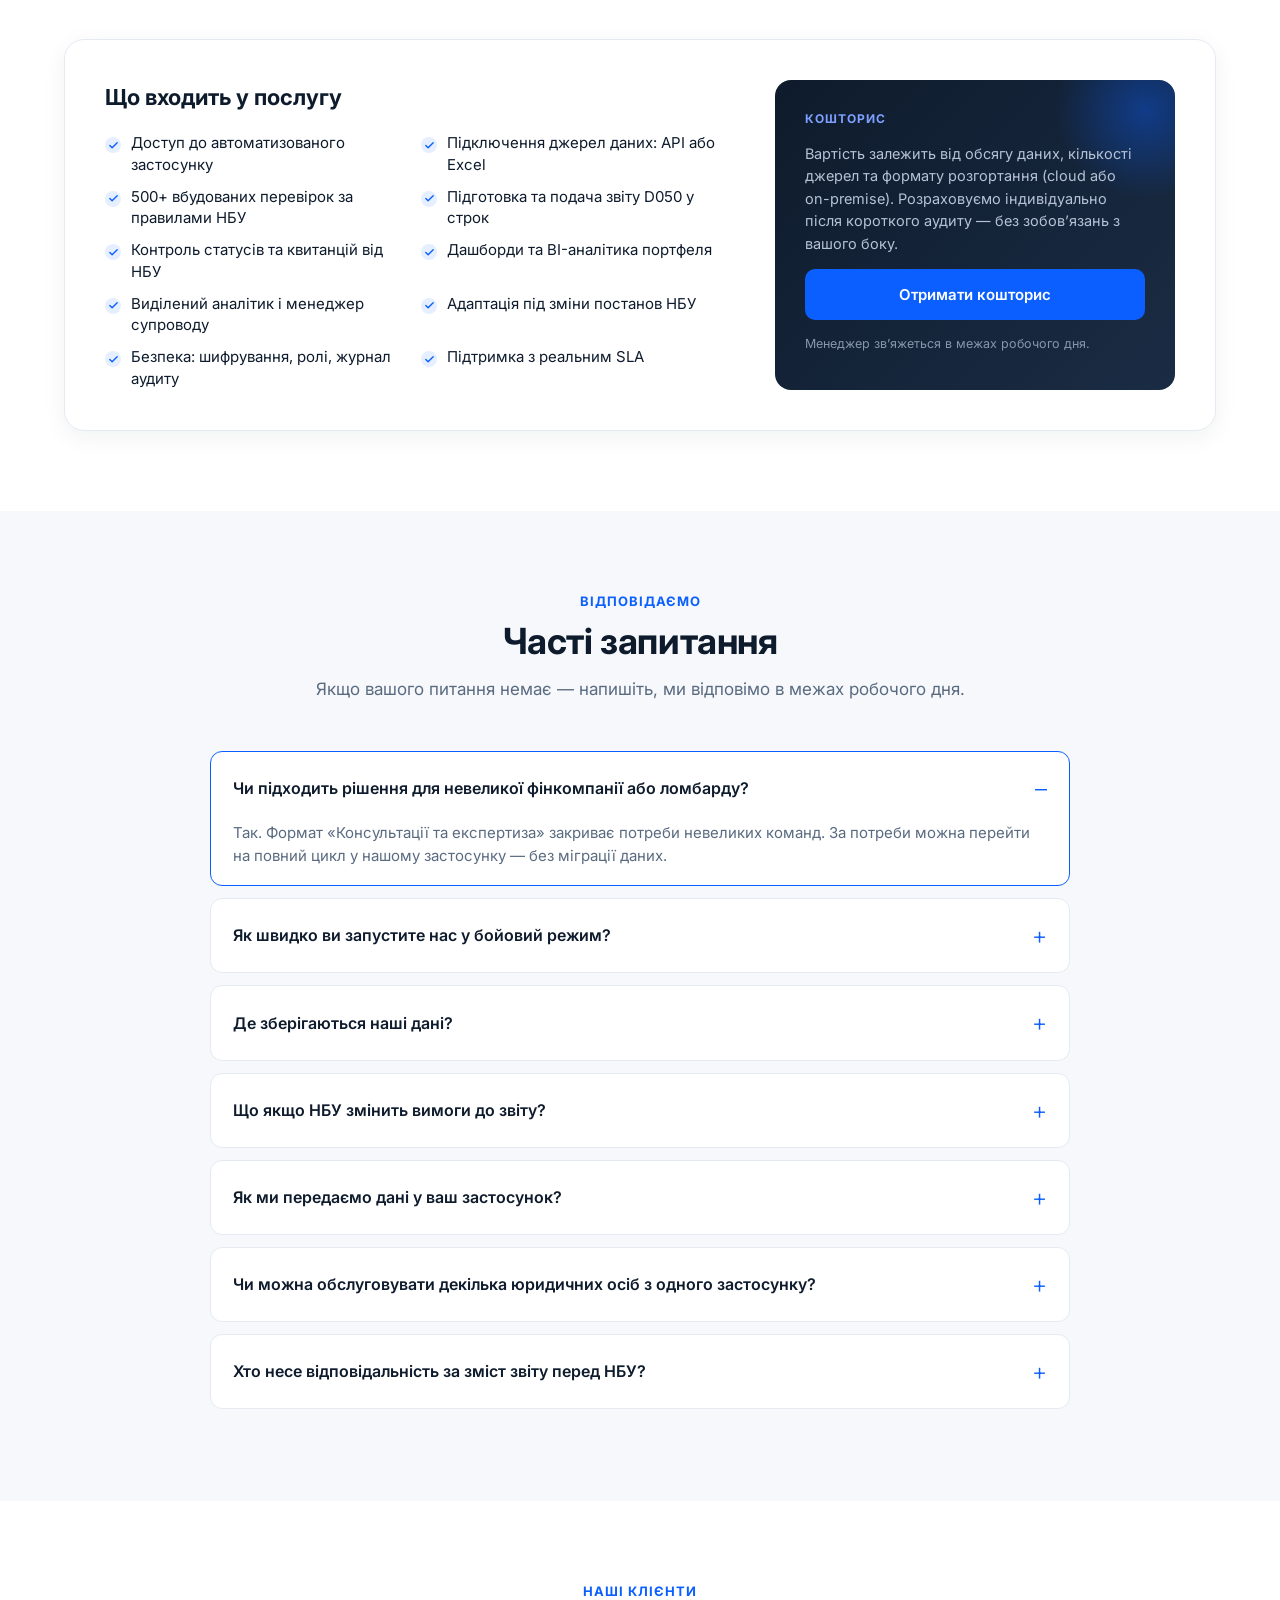
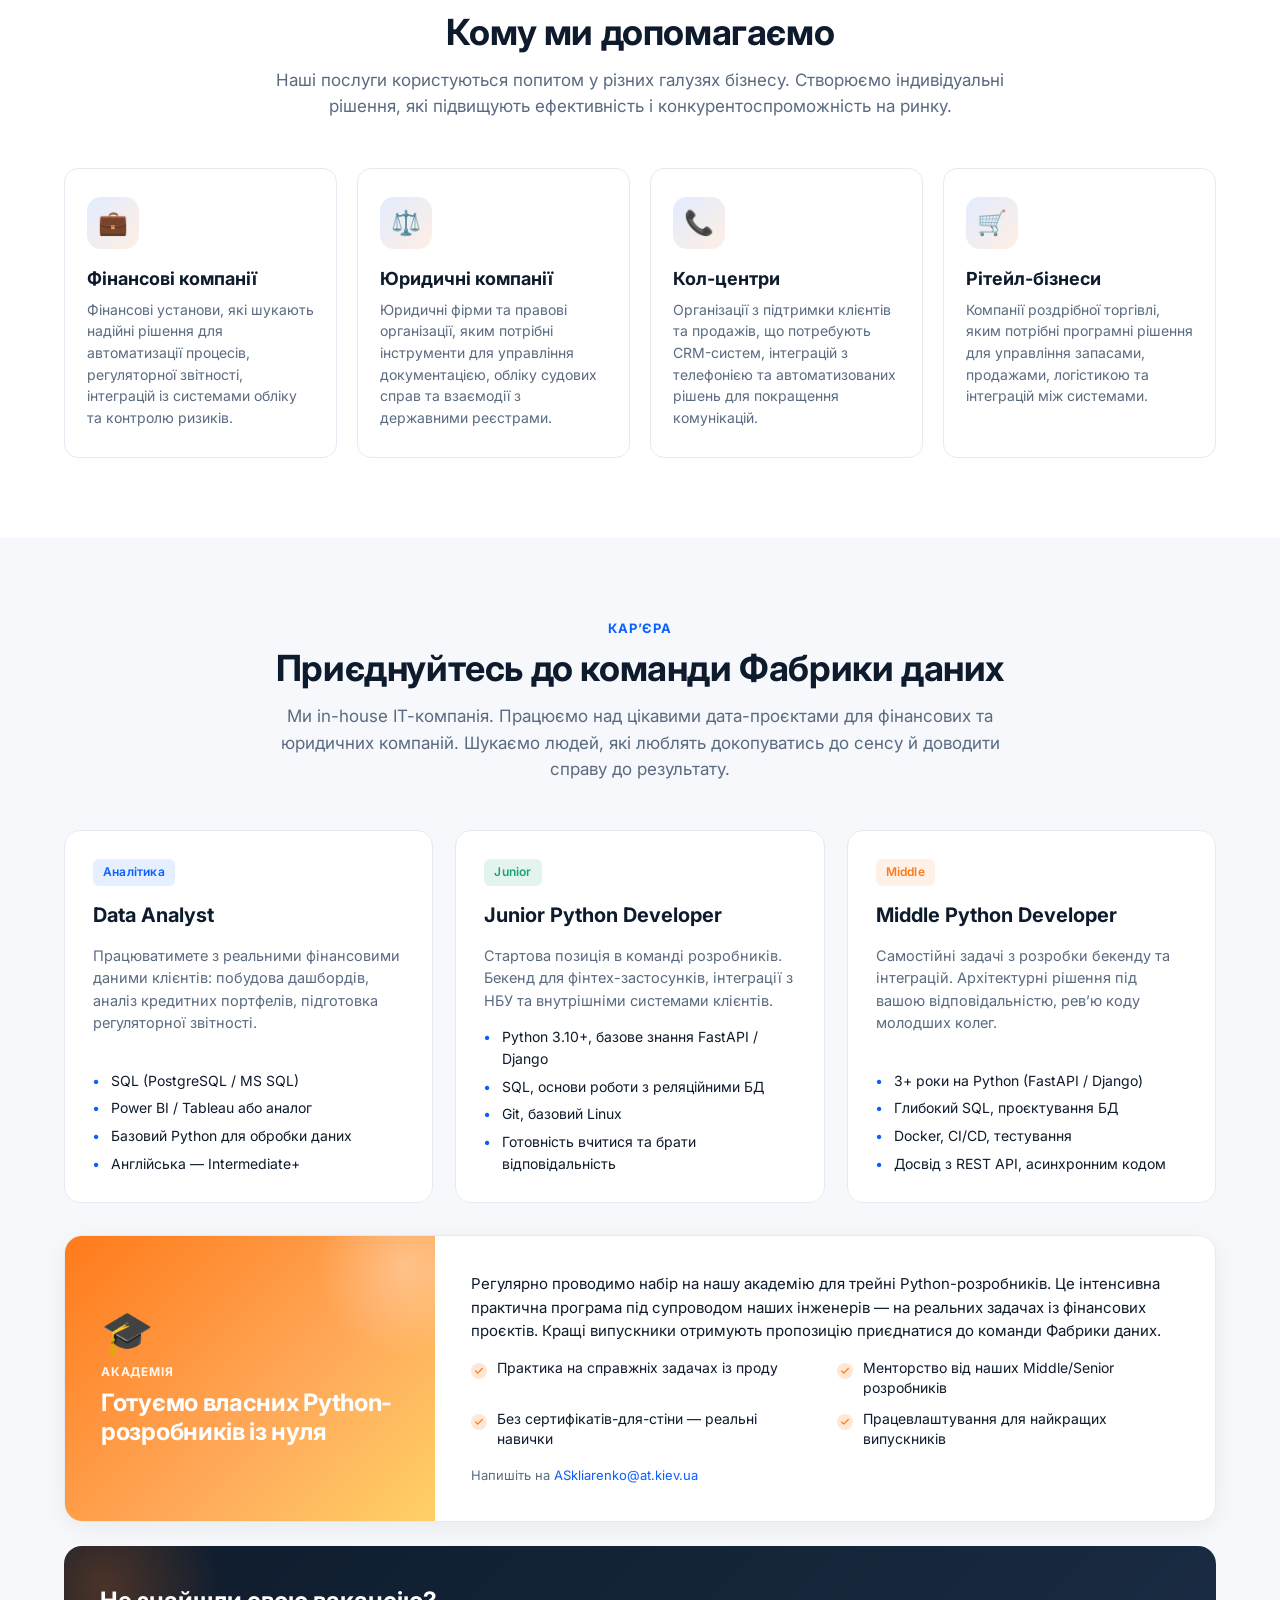
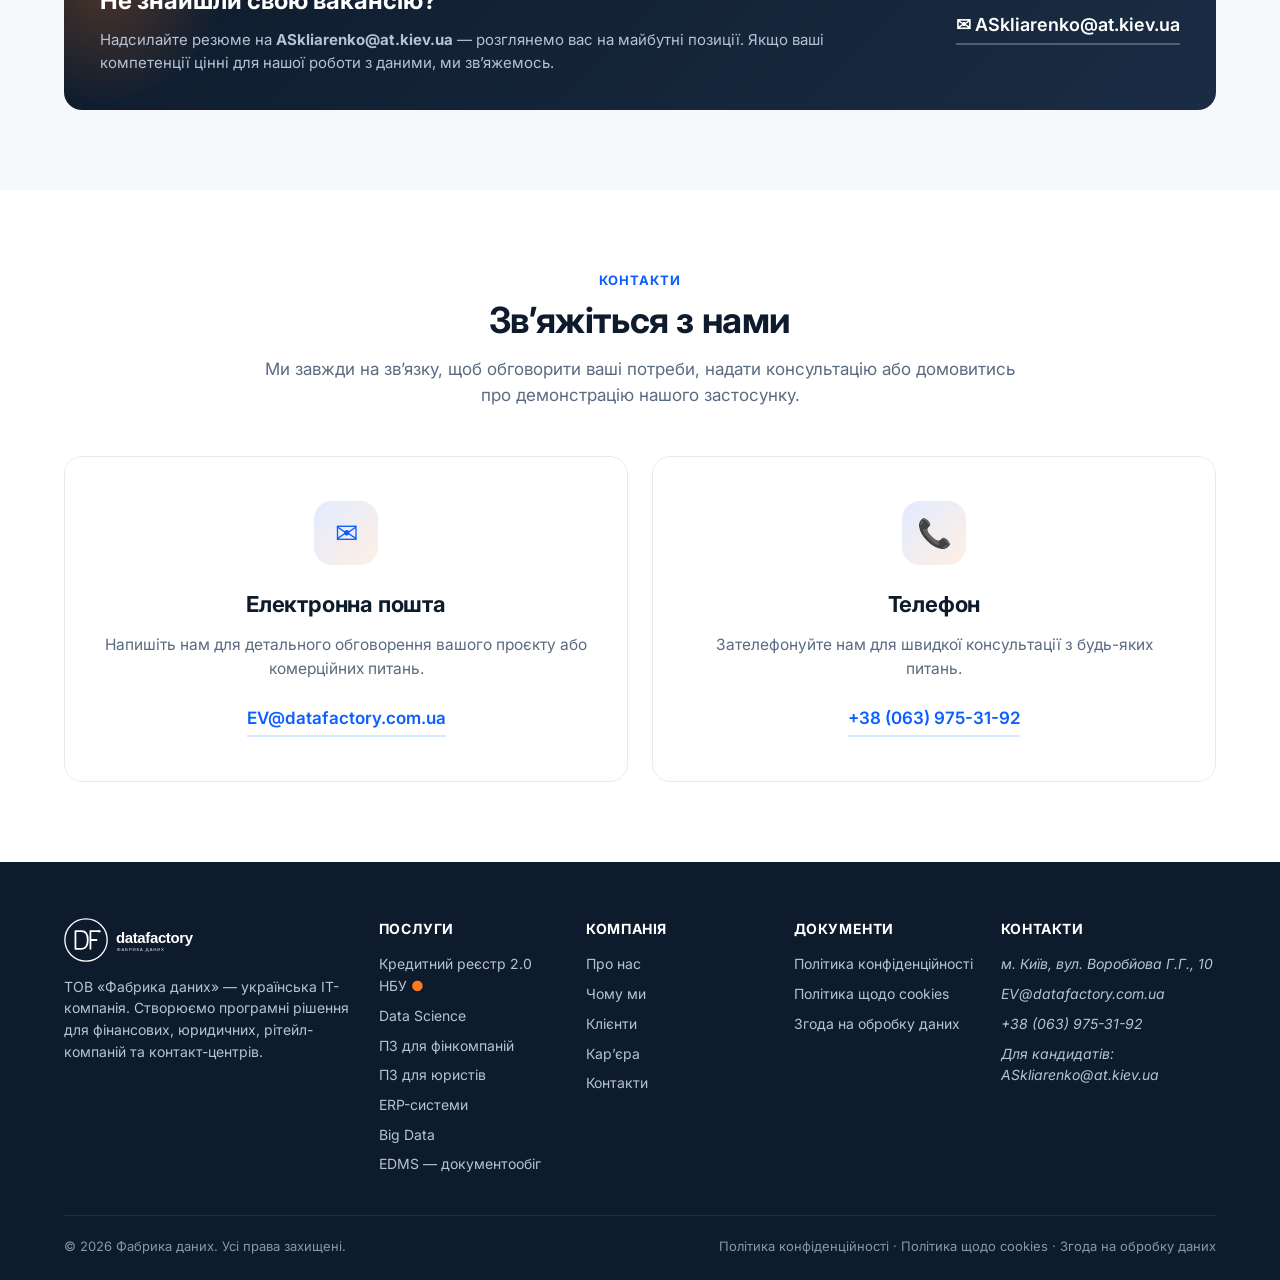
==== commit ba803c14: "chore: update index.html structure and metadata" ====
--- a/index.html
+++ b/index.html
@@ -5,10 +5,10 @@
 <meta name="viewport" content="width=device-width, initial-scale=1.0" />
 <title>Звітність до Кредитного реєстру 2.0 НБУ | Фабрика даних — Київ</title>
 <meta name="description" content="Автоматизована подача звіту D050 до Кредитного реєстру 2.0 НБУ для фінкомпаній. Власний застосунок, BI-дашборди, команда аналітиків. Дізнайтесь більше →" />
-<meta name="keywords" content="Кредитний реєстр 2.0 НБУ, звітність D050, небанківські фінансові установи, автоматизована звітність НБУ, BI дашборди, Фабрика даних, Київ, фінансові компанії, ломбарди, лізинг" />
 <meta name="author" content="Фабрика даних — datafactory.com.ua" />
 <link rel="canonical" href="https://datafactory.com.ua/" />
 <link rel="alternate" hreflang="uk" href="https://datafactory.com.ua/" />
+<link rel="alternate" hreflang="x-default" href="https://datafactory.com.ua/" />
 <meta name="robots" content="index, follow, max-image-preview:large, max-snippet:-1, max-video-preview:-1" />
 <meta name="theme-color" content="#0b5fff" media="(prefers-color-scheme: light)" />
 <meta name="theme-color" content="#0b3acc" media="(prefers-color-scheme: dark)" />
@@ -852,10 +852,7 @@
           <li>Працевлаштування для найкращих випускників</li>
         </ul>
         <div class="academy-actions">
-          <a class="btn" href="mailto:ASkliarenko@at.kiev.ua?subject=Заявка%20на%20академію%20—%20Фабрика%20даних">
-            Подати заявку на академію
-          </a>
-          <span class="academy-note">або напишіть на <a href="mailto:ASkliarenko@at.kiev.ua">ASkliarenko@at.kiev.ua</a></span>
+          <span class="academy-note">Напишіть на <a href="mailto:ASkliarenko@at.kiev.ua">ASkliarenko@at.kiev.ua</a></span>
         </div>
       </div>
     </div>
@@ -1160,5 +1157,37 @@
       ]
     }
     </script>
+    <script type="application/ld+json">
+    {
+      "@context": "https://schema.org",
+      "@type": "ProfessionalService",
+      "name": "Фабрика даних",
+      "legalName": "ТОВ «Фабрика даних»",
+      "url": "https://datafactory.com.ua/",
+      "telephone": "+380639753192",
+      "email": "EV@datafactory.com.ua",
+      "priceRange": "UAH",
+      "address": {
+        "@type": "PostalAddress",
+        "streetAddress": "вул. Воробйова Г.Г., 10",
+        "addressLocality": "Київ",
+        "addressRegion": "Київська область",
+        "postalCode": "01001",
+        "addressCountry": "UA"
+      },
+      "geo": {
+        "@type": "GeoCoordinates",
+        "latitude": 50.4501,
+        "longitude": 30.5234
+      },
+      "openingHoursSpecification": {
+        "@type": "OpeningHoursSpecification",
+        "dayOfWeek": ["Monday","Tuesday","Wednesday","Thursday","Friday"],
+        "opens": "09:00",
+        "closes": "18:00"
+      },
+      "sameAs": []
+    }
+    </script>
   </body>
 </html>
--- a/css/style.css
+++ b/css/style.css
@@ -236,16 +236,7 @@
   font-size: 14px;
 }
 
-/* HERO VISUAL — дашборд */
-.dashboard {
-  background: #fff;
-  border: 1px solid var(--border);
-  border-radius: 18px;
-  box-shadow: var(--shadow);
-  padding: 18px;
-  transform: perspective(1000px) rotateY(-3deg) rotateX(2deg);
-  user-select: none;
-}
+/* HERO VISUAL — браузерна шапка для .hero-overview */
 .dash-bar {
   display: flex;
   align-items: center;
@@ -275,102 +266,6 @@
   font-size: 12px;
   color: var(--muted);
 }
-.dash-stats {
-  display: grid;
-  grid-template-columns: repeat(3, 1fr);
-  gap: 10px;
-  margin-bottom: 14px;
-}
-.stat {
-  background: linear-gradient(180deg, #f6f8fb, #fff);
-  border: 1px solid var(--border);
-  border-radius: 10px;
-  padding: 12px;
-}
-.stat .lbl {
-  font-size: 11px;
-  color: var(--muted);
-  text-transform: uppercase;
-  letter-spacing: 0.5px;
-}
-.stat .val {
-  font-size: 20px;
-  font-weight: 700;
-  margin-top: 4px;
-}
-.stat .delta {
-  font-size: 12px;
-  color: var(--success);
-  margin-top: 2px;
-}
-.dash-chart {
-  background: linear-gradient(180deg, #fff, #f6f8fb);
-  border: 1px solid var(--border);
-  border-radius: 10px;
-  padding: 14px;
-  height: auto;
-  position: relative;
-  overflow: visible;
-}
-.dash-chart .title {
-  font-size: 12px;
-  color: var(--muted);
-  font-weight: 600;
-  margin-bottom: 12px;
-}
-.dash-chart svg {
-  width: 100%;
-  height: 150px;
-  display: block;
-}
-.dash-table {
-  margin-top: 12px;
-  border: 1px solid var(--border);
-  border-radius: 10px;
-  overflow: hidden;
-}
-.dash-table .row {
-  display: grid;
-  grid-template-columns: 1fr 80px 80px 90px;
-  gap: 10px;
-  padding: 8px 12px;
-  font-size: 12px;
-  align-items: center;
-}
-.dash-table .row > *:nth-child(4) {
-  justify-self: center;
-}
-.dash-table .row.head {
-  background: var(--bg-soft);
-  color: var(--muted);
-  font-weight: 600;
-  text-transform: uppercase;
-  font-size: 10px;
-  letter-spacing: 0.5px;
-}
-.dash-table .row + .row {
-  border-top: 1px solid var(--border);
-}
-.pill {
-  display: inline-block;
-  padding: 2px 8px;
-  border-radius: 999px;
-  font-size: 11px;
-  font-weight: 600;
-}
-.pill.ok {
-  background: #e5f8f1;
-  color: var(--success);
-}
-.pill.wait {
-  background: #fff4e6;
-  color: #b45309;
-}
-.pill.err {
-  background: #fde7e7;
-  color: #b42318;
-}
-
 /* SECTIONS */
 section {
   padding: 80px 0;
--- a/css/style.css
+++ b/css/style.css
@@ -236,16 +236,7 @@
   font-size: 14px;
 }
 
-/* HERO VISUAL — дашборд */
-.dashboard {
-  background: #fff;
-  border: 1px solid var(--border);
-  border-radius: 18px;
-  box-shadow: var(--shadow);
-  padding: 18px;
-  transform: perspective(1000px) rotateY(-3deg) rotateX(2deg);
-  user-select: none;
-}
+/* HERO VISUAL — браузерна шапка для .hero-overview */
 .dash-bar {
   display: flex;
   align-items: center;
@@ -275,102 +266,6 @@
   font-size: 12px;
   color: var(--muted);
 }
-.dash-stats {
-  display: grid;
-  grid-template-columns: repeat(3, 1fr);
-  gap: 10px;
-  margin-bottom: 14px;
-}
-.stat {
-  background: linear-gradient(180deg, #f6f8fb, #fff);
-  border: 1px solid var(--border);
-  border-radius: 10px;
-  padding: 12px;
-}
-.stat .lbl {
-  font-size: 11px;
-  color: var(--muted);
-  text-transform: uppercase;
-  letter-spacing: 0.5px;
-}
-.stat .val {
-  font-size: 20px;
-  font-weight: 700;
-  margin-top: 4px;
-}
-.stat .delta {
-  font-size: 12px;
-  color: var(--success);
-  margin-top: 2px;
-}
-.dash-chart {
-  background: linear-gradient(180deg, #fff, #f6f8fb);
-  border: 1px solid var(--border);
-  border-radius: 10px;
-  padding: 14px;
-  height: auto;
-  position: relative;
-  overflow: visible;
-}
-.dash-chart .title {
-  font-size: 12px;
-  color: var(--muted);
-  font-weight: 600;
-  margin-bottom: 12px;
-}
-.dash-chart svg {
-  width: 100%;
-  height: 150px;
-  display: block;
-}
-.dash-table {
-  margin-top: 12px;
-  border: 1px solid var(--border);
-  border-radius: 10px;
-  overflow: hidden;
-}
-.dash-table .row {
-  display: grid;
-  grid-template-columns: 1fr 80px 80px 90px;
-  gap: 10px;
-  padding: 8px 12px;
-  font-size: 12px;
-  align-items: center;
-}
-.dash-table .row > *:nth-child(4) {
-  justify-self: center;
-}
-.dash-table .row.head {
-  background: var(--bg-soft);
-  color: var(--muted);
-  font-weight: 600;
-  text-transform: uppercase;
-  font-size: 10px;
-  letter-spacing: 0.5px;
-}
-.dash-table .row + .row {
-  border-top: 1px solid var(--border);
-}
-.pill {
-  display: inline-block;
-  padding: 2px 8px;
-  border-radius: 999px;
-  font-size: 11px;
-  font-weight: 600;
-}
-.pill.ok {
-  background: #e5f8f1;
-  color: var(--success);
-}
-.pill.wait {
-  background: #fff4e6;
-  color: #b45309;
-}
-.pill.err {
-  background: #fde7e7;
-  color: #b42318;
-}
-
 /* SECTIONS */
 section {
   padding: 80px 0;
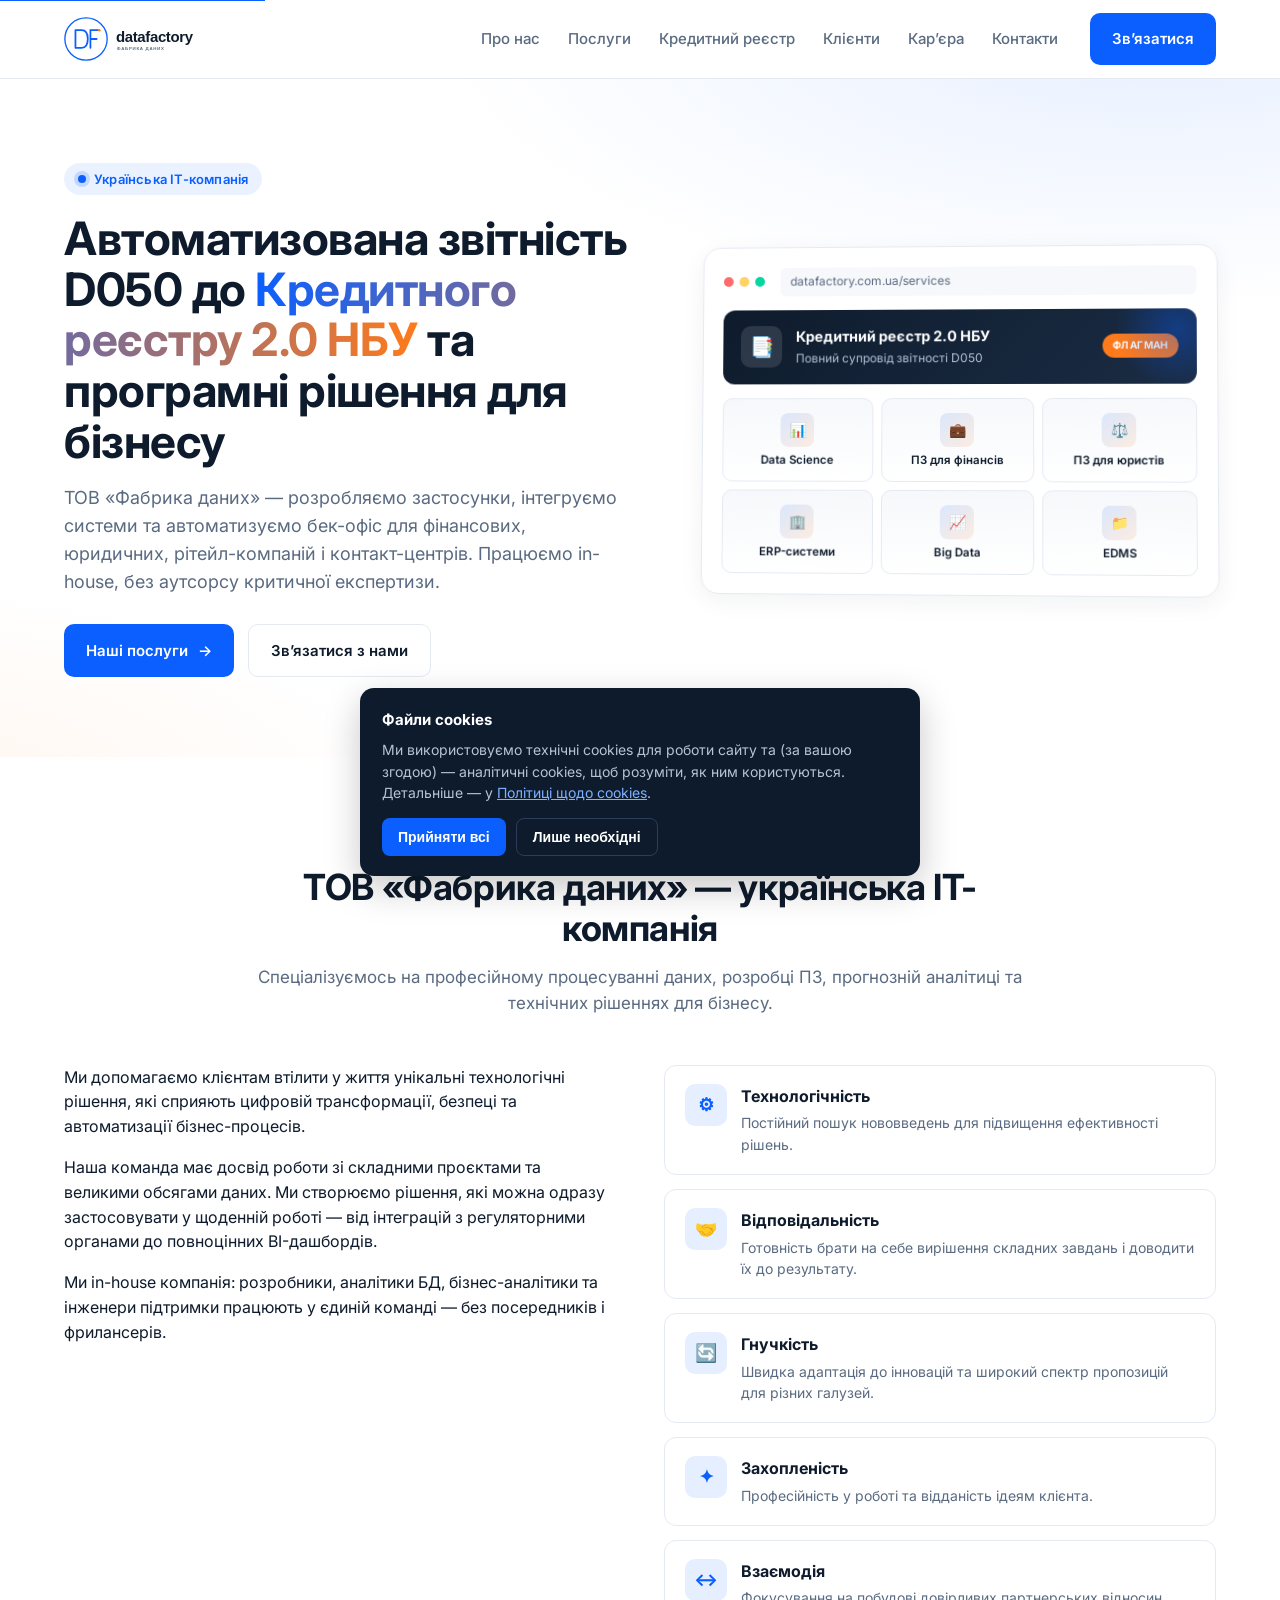
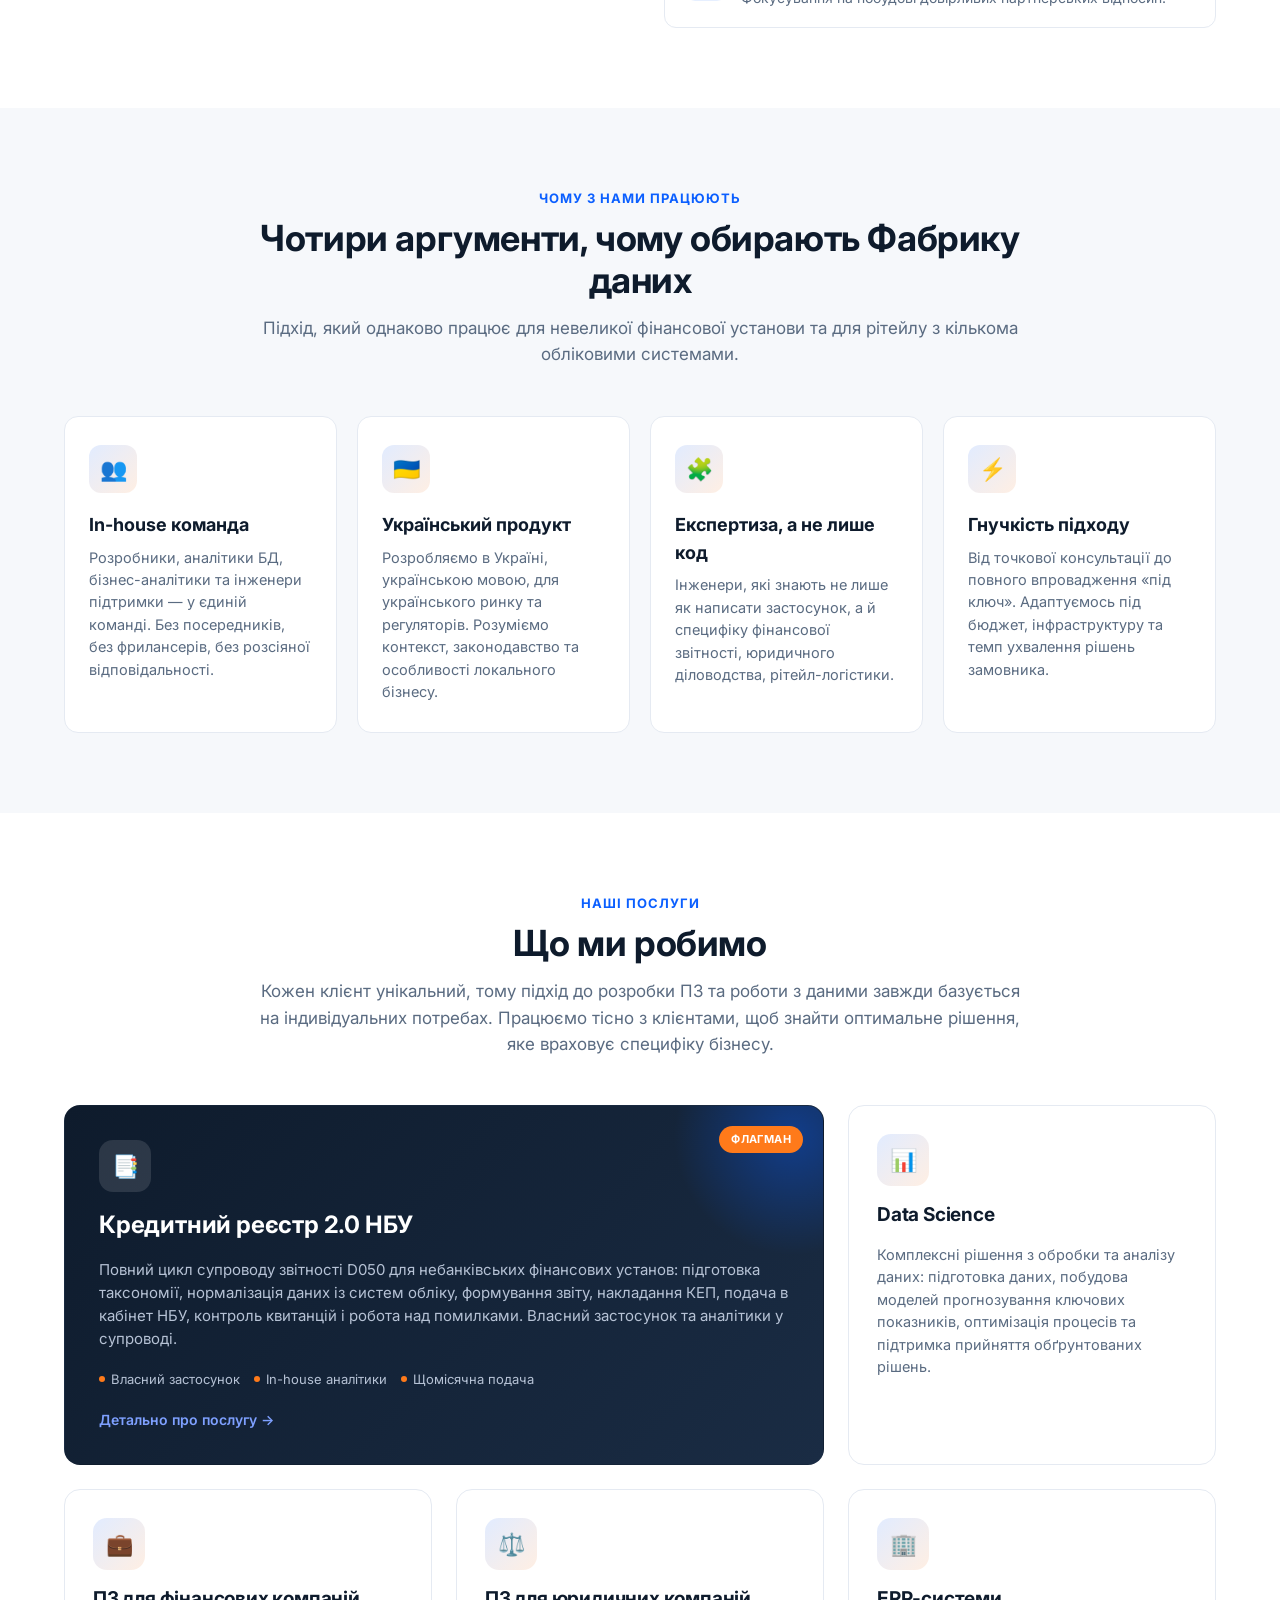
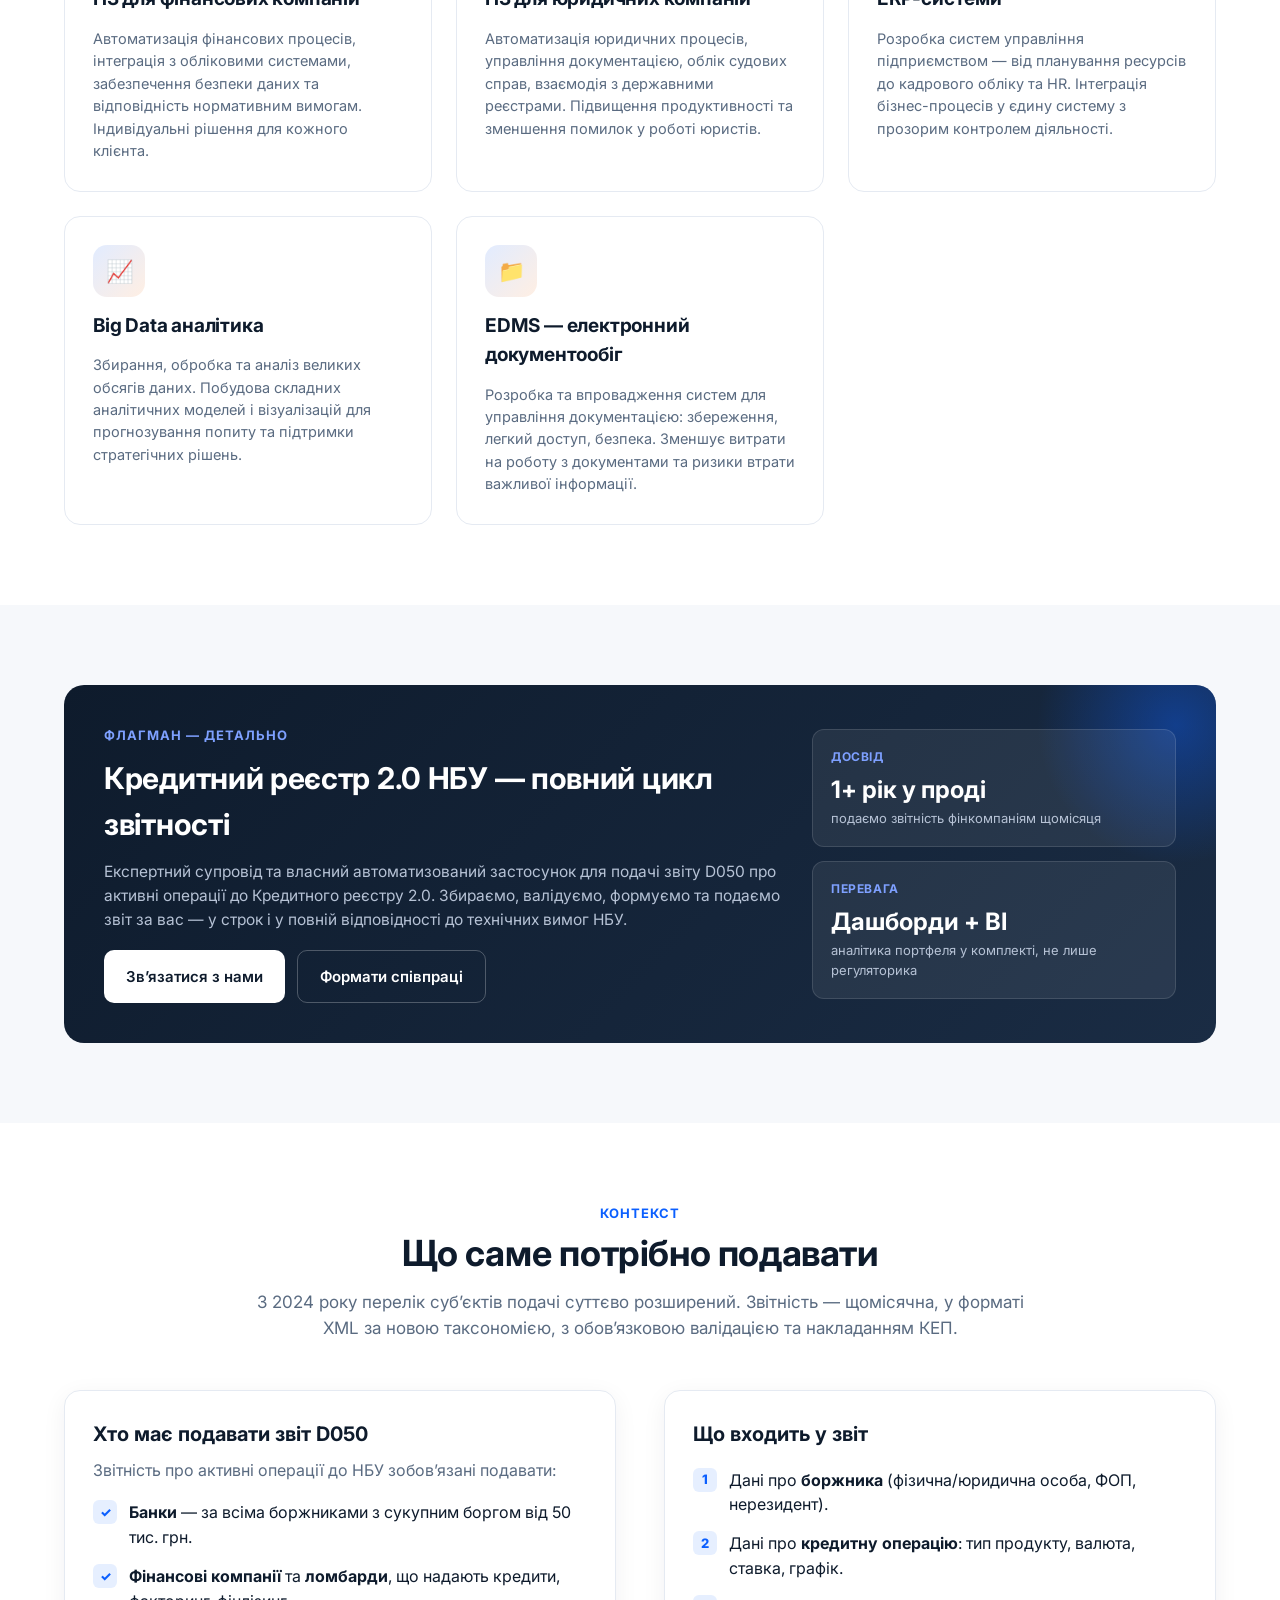
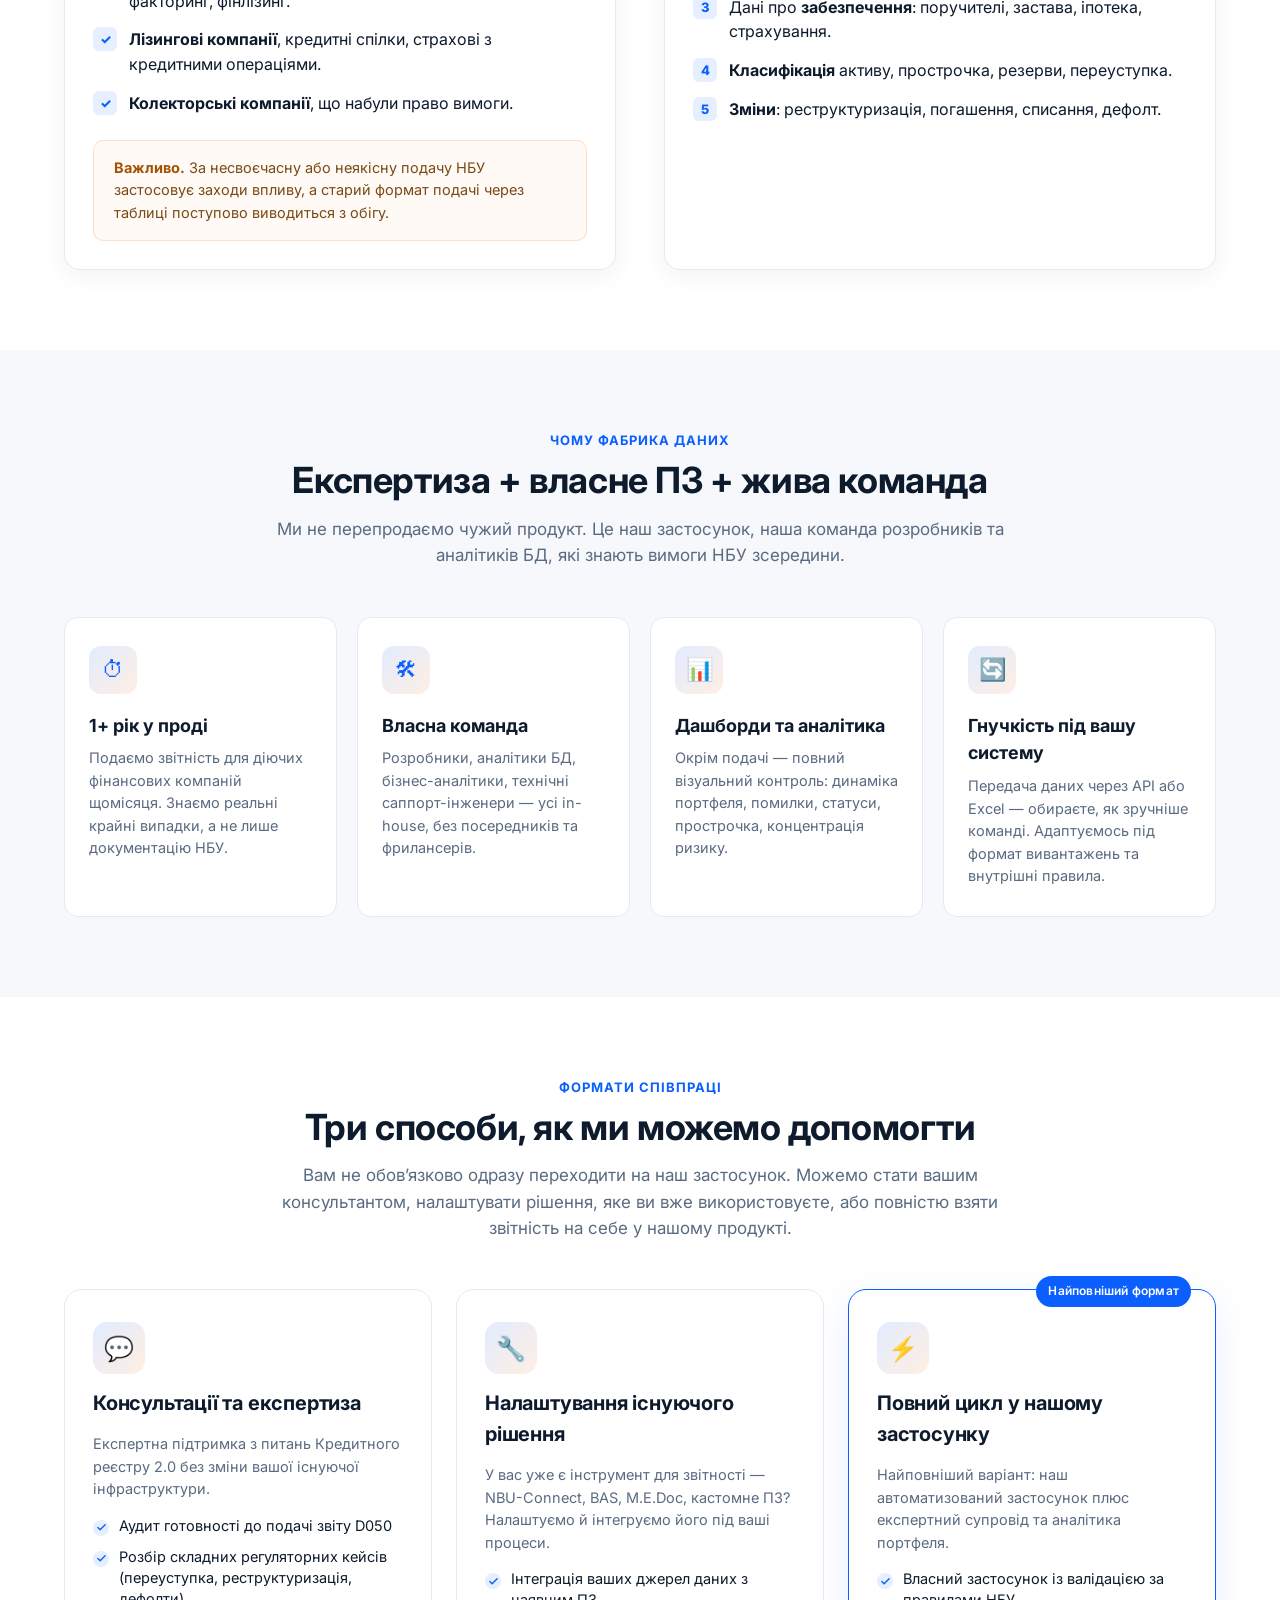
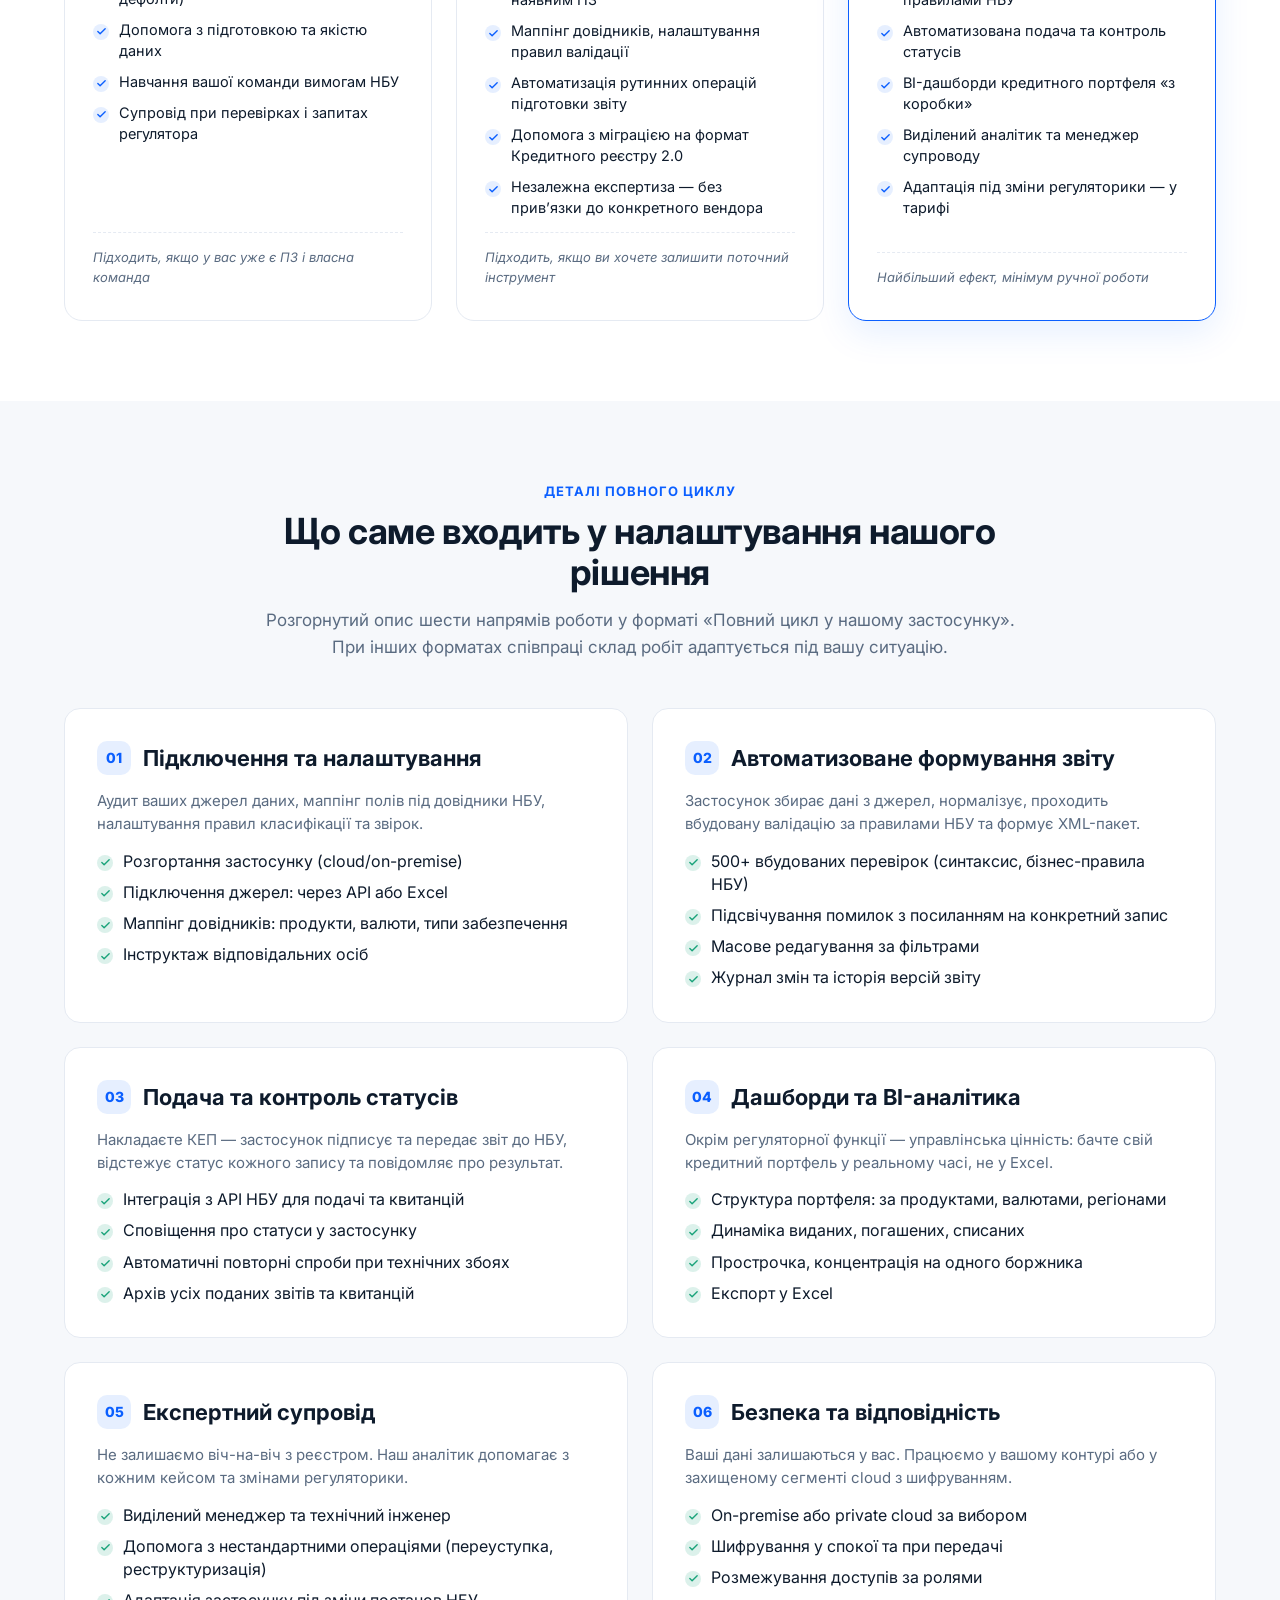
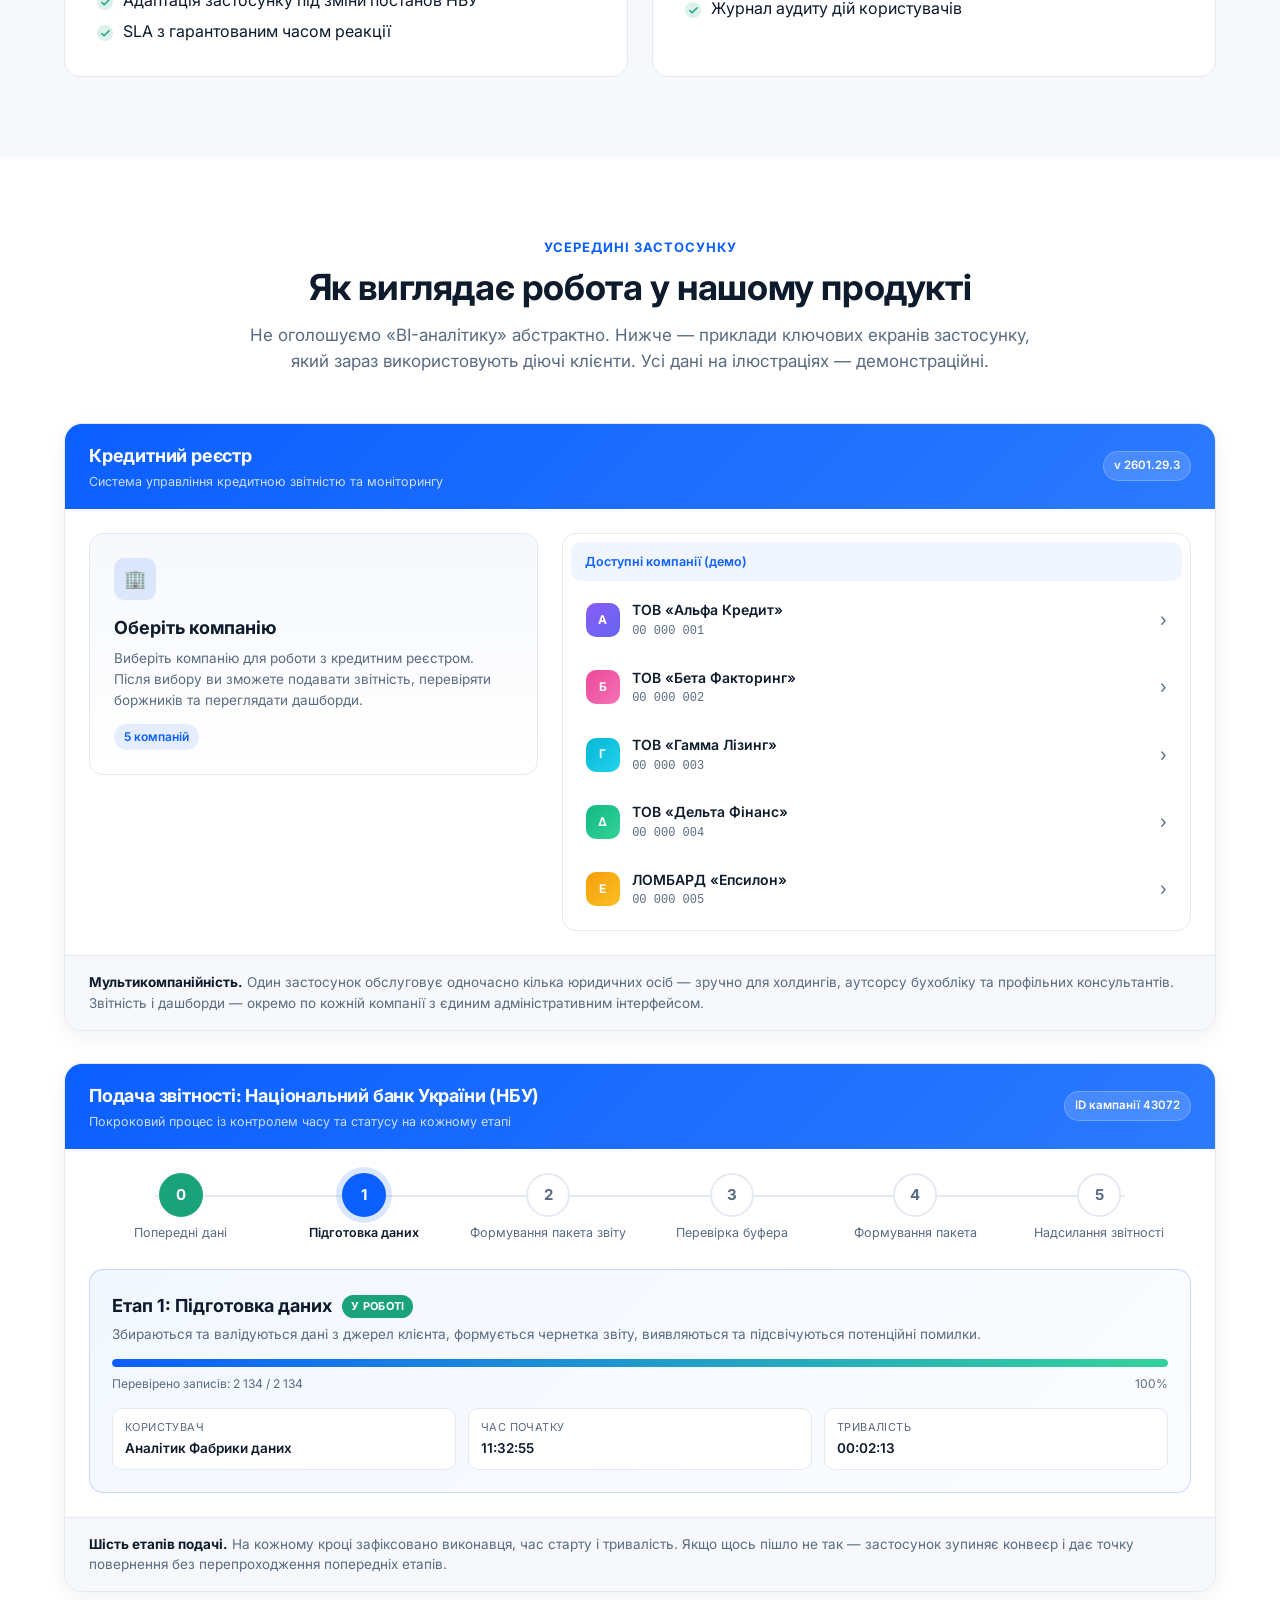
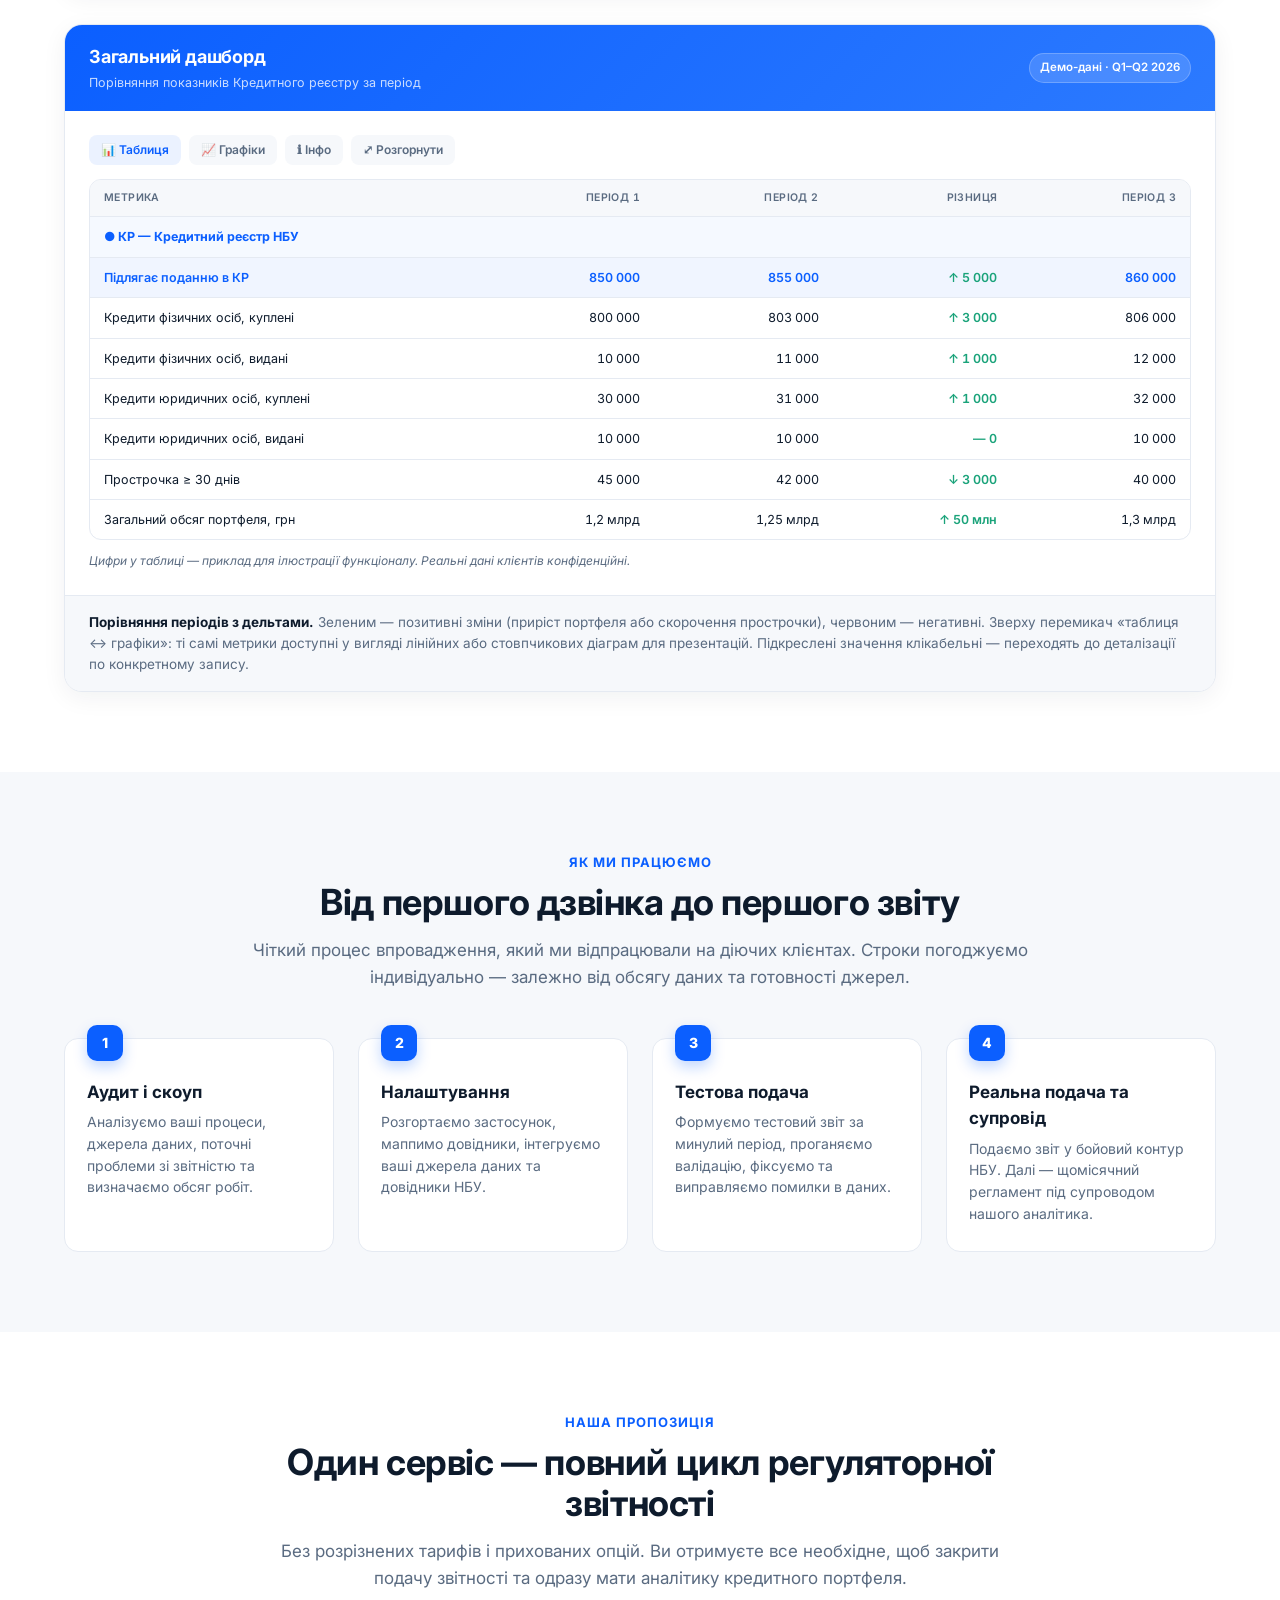
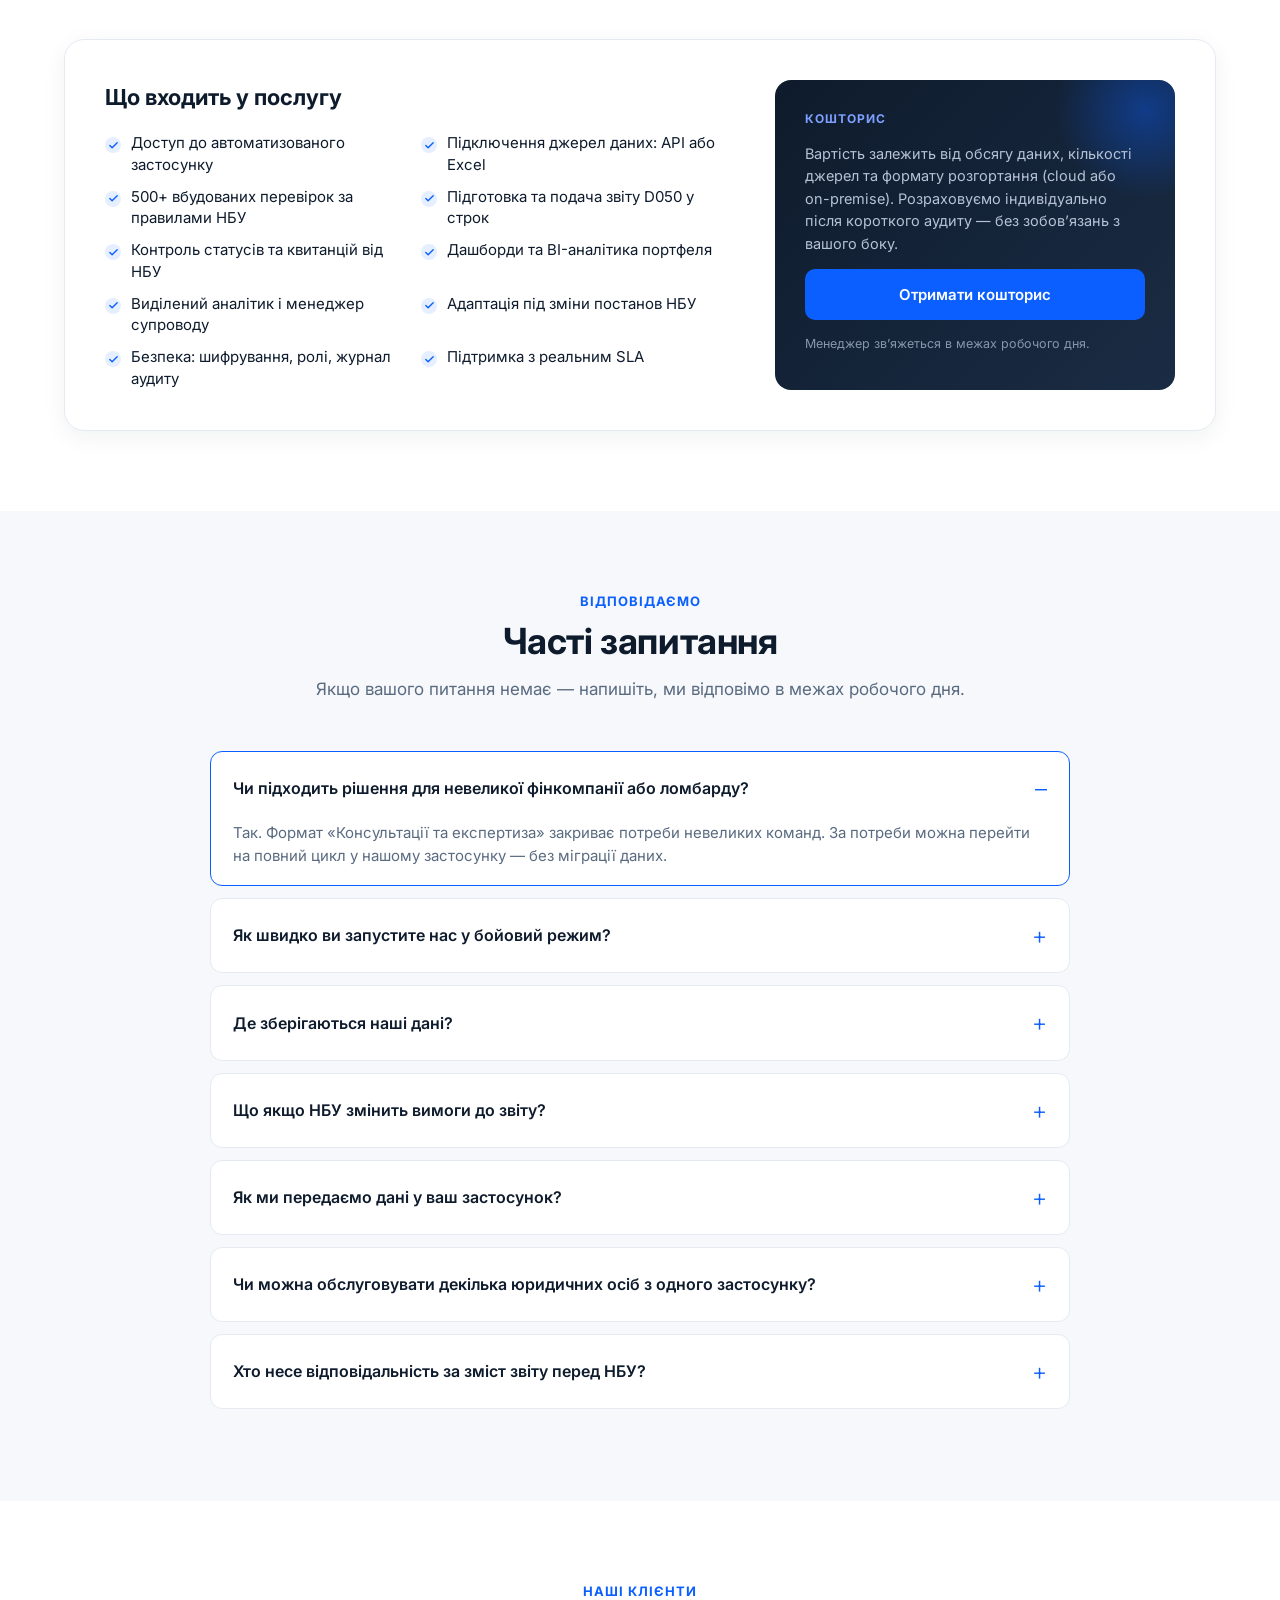
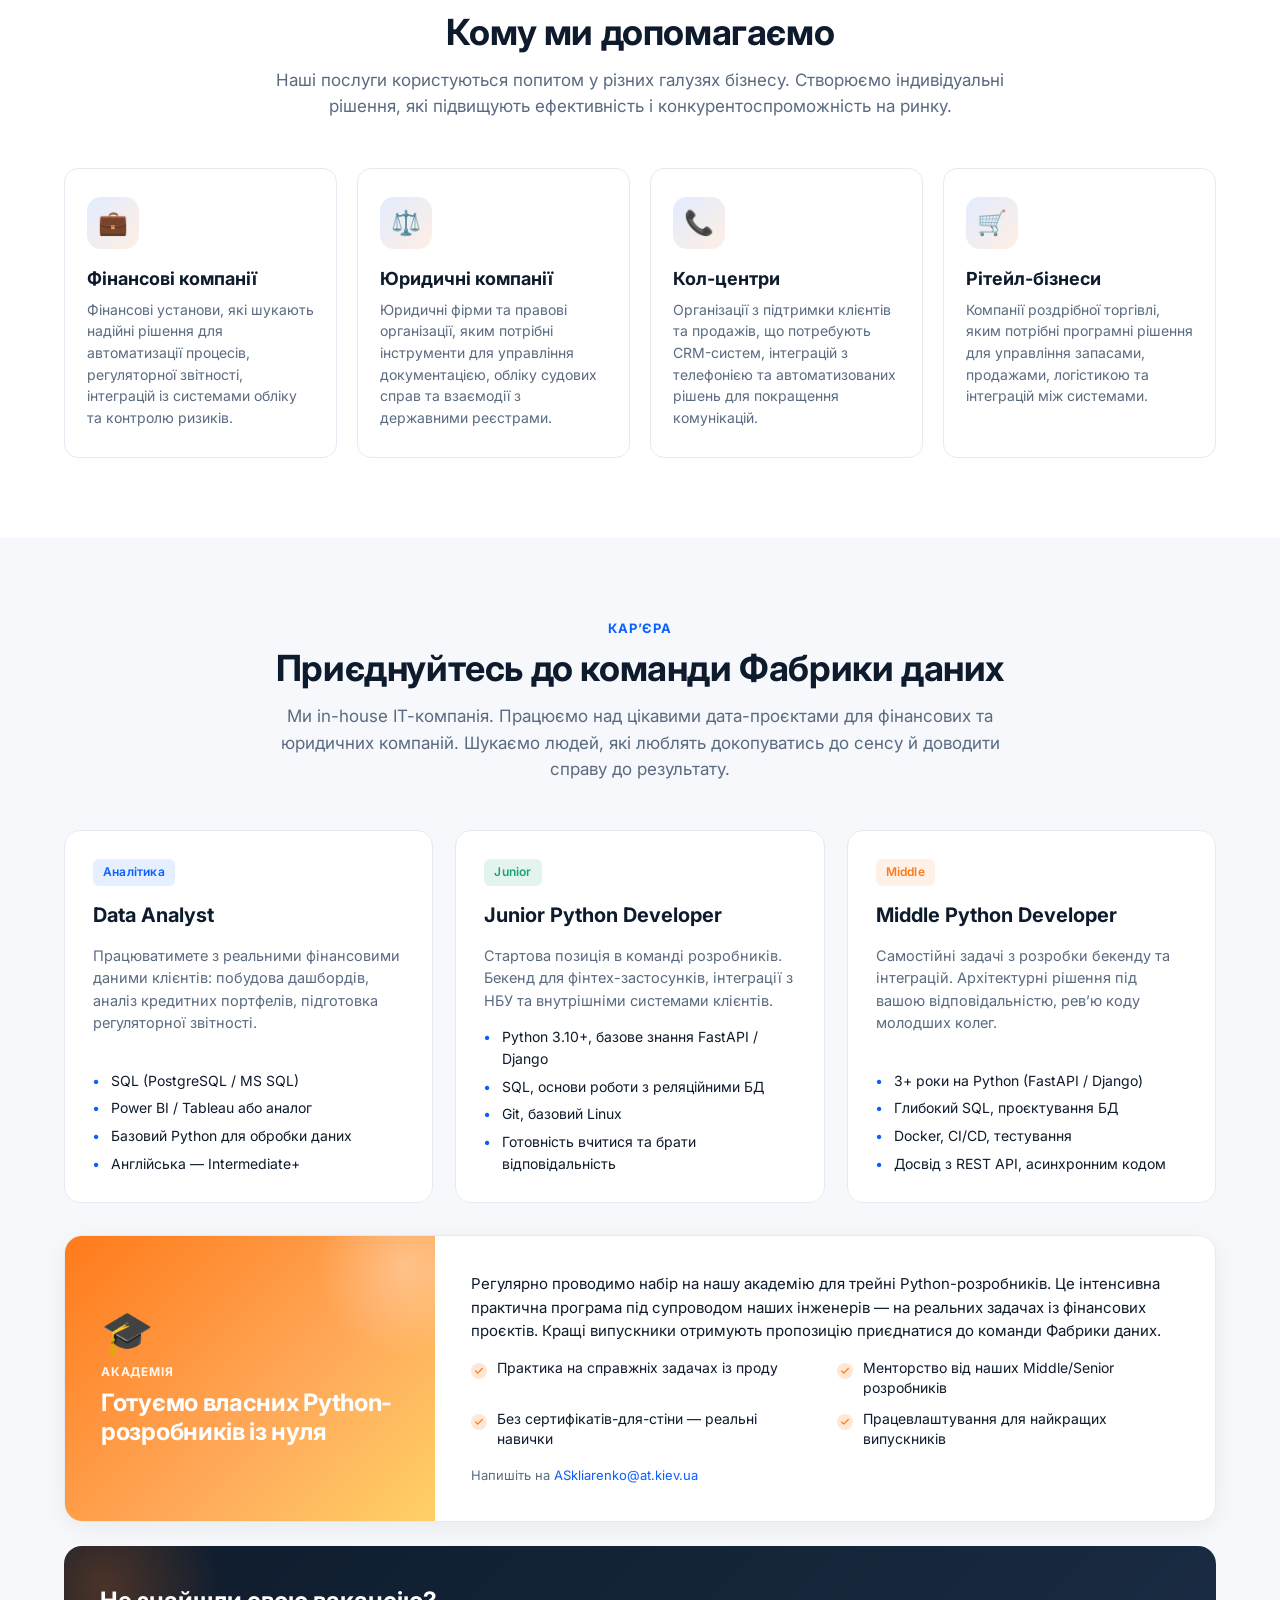
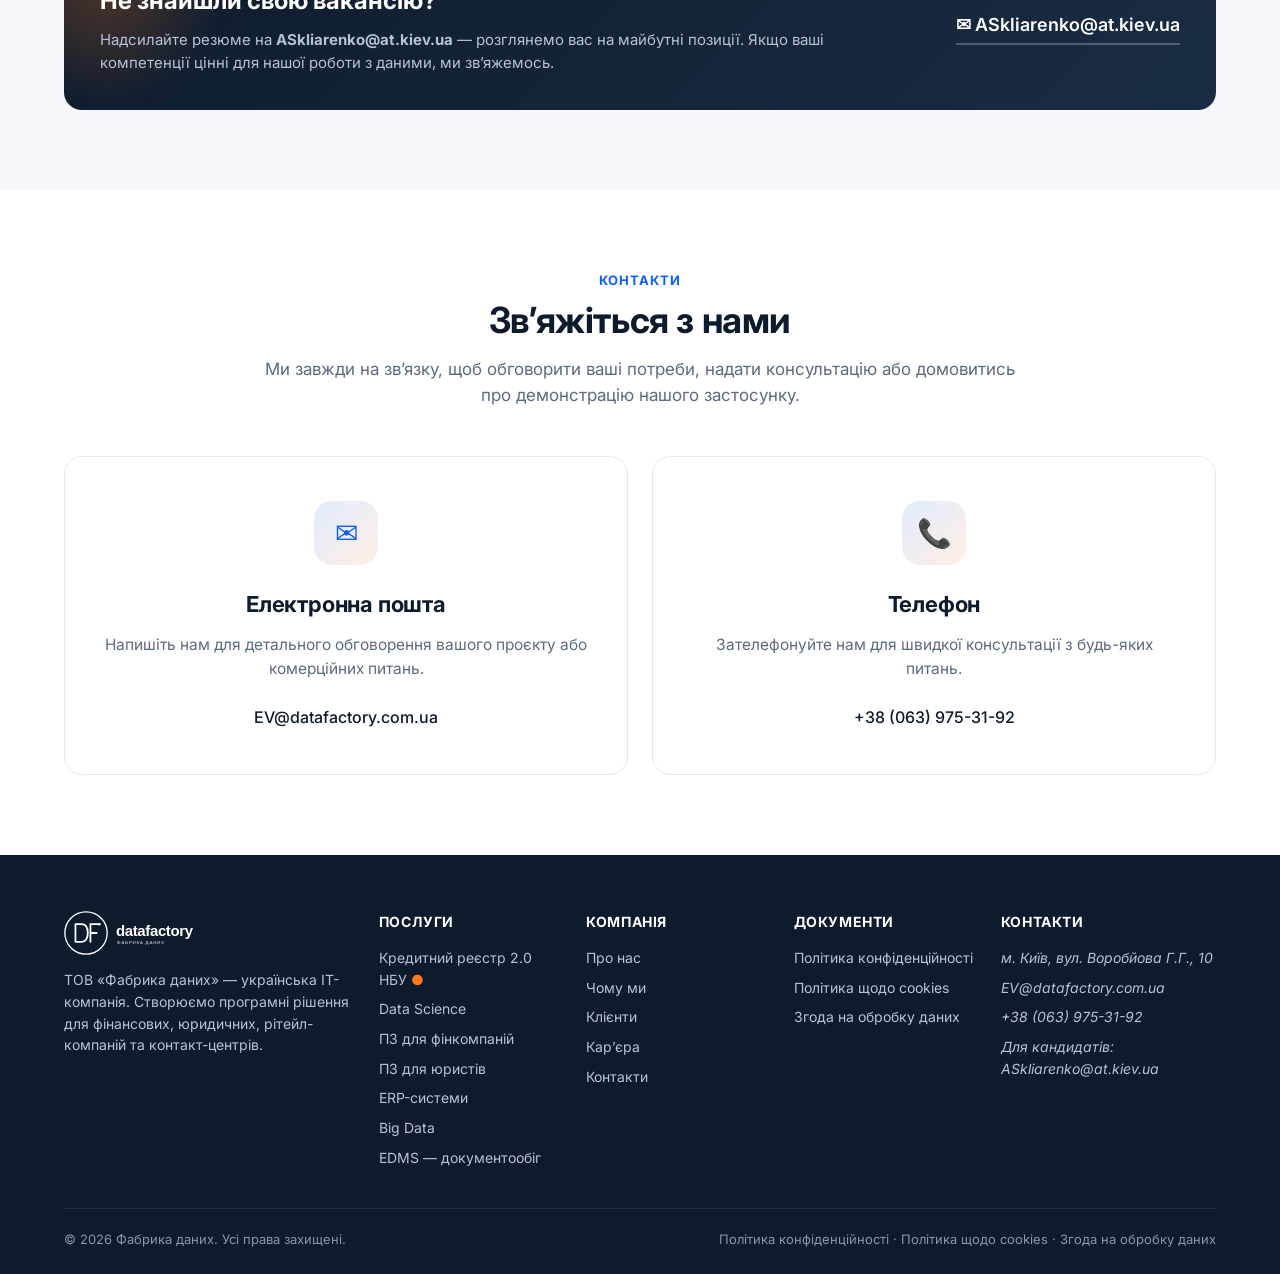
==== commit 254d36d8: "feat: implement cookie consent banner and management logic across pages" ====
--- a/index.html
+++ b/index.html
@@ -967,44 +967,7 @@
       </div>
     </div>
 
-    <script>
-    (function(){
-      var KEY = 'cookie_consent';
-      var MAX_AGE = 60 * 60 * 24 * 365;
-      function getCookie(name){
-        var m = document.cookie.match(new RegExp('(^|; )' + name + '=([^;]+)'));
-        return m ? decodeURIComponent(m[2]) : null;
-      }
-      function setCookie(name, value){
-        document.cookie = name + '=' + encodeURIComponent(value) +
-          '; path=/; max-age=' + MAX_AGE + '; SameSite=Lax';
-      }
-      function enableAnalytics(){
-        // TODO: підключіть аналітику тут, якщо використовуєте Google Analytics.
-      }
-      function hide(){
-        var b = document.getElementById('cookieBanner');
-        if (b) b.classList.remove('show');
-      }
-      document.addEventListener('DOMContentLoaded', function(){
-        var consent = getCookie(KEY);
-        var banner = document.getElementById('cookieBanner');
-        if (!banner) return;
-        if (consent === 'all') { enableAnalytics(); return; }
-        if (consent === 'essential') { return; }
-        banner.classList.add('show');
-        banner.addEventListener('click', function(e){
-          var btn = e.target.closest('[data-cb]');
-          if (!btn) return;
-          var choice = btn.getAttribute('data-cb');
-          setCookie(KEY, choice);
-          if (choice === 'all') enableAnalytics();
-          hide();
-        });
-      });
-    })();
-    </script>
-
+    <script src="js/cookie.js" defer></script>
     <script src="js/script.js" defer></script>
 
     <script type="application/ld+json">
--- a/css/style.css
+++ b/css/style.css
@@ -1478,15 +1478,15 @@
   flex-grow: 1;
 }
 .contact-card .contact-link {
-  font-weight: 600;
-  font-size: 17px;
-  color: var(--primary);
-  border-bottom: 2px solid rgba(11, 95, 255, 0.15);
-  padding-bottom: 3px;
-  transition: all 0.2s ease;
+  font-weight: 500;
+  font-size: 16px;
+  color: var(--text);
+  border-bottom: none;
+  padding-bottom: 0;
+  transition: color 0.2s ease;
 }
 .contact-card .contact-link:hover {
-  border-bottom-color: var(--primary);
+  color: var(--primary);
   text-decoration: none;
 }
 .contact-card .contact-val {
--- a/css/style.css
+++ b/css/style.css
@@ -1478,15 +1478,15 @@
   flex-grow: 1;
 }
 .contact-card .contact-link {
-  font-weight: 600;
-  font-size: 17px;
-  color: var(--primary);
-  border-bottom: 2px solid rgba(11, 95, 255, 0.15);
-  padding-bottom: 3px;
-  transition: all 0.2s ease;
+  font-weight: 500;
+  font-size: 16px;
+  color: var(--text);
+  border-bottom: none;
+  padding-bottom: 0;
+  transition: color 0.2s ease;
 }
 .contact-card .contact-link:hover {
-  border-bottom-color: var(--primary);
+  color: var(--primary);
   text-decoration: none;
 }
 .contact-card .contact-val {
